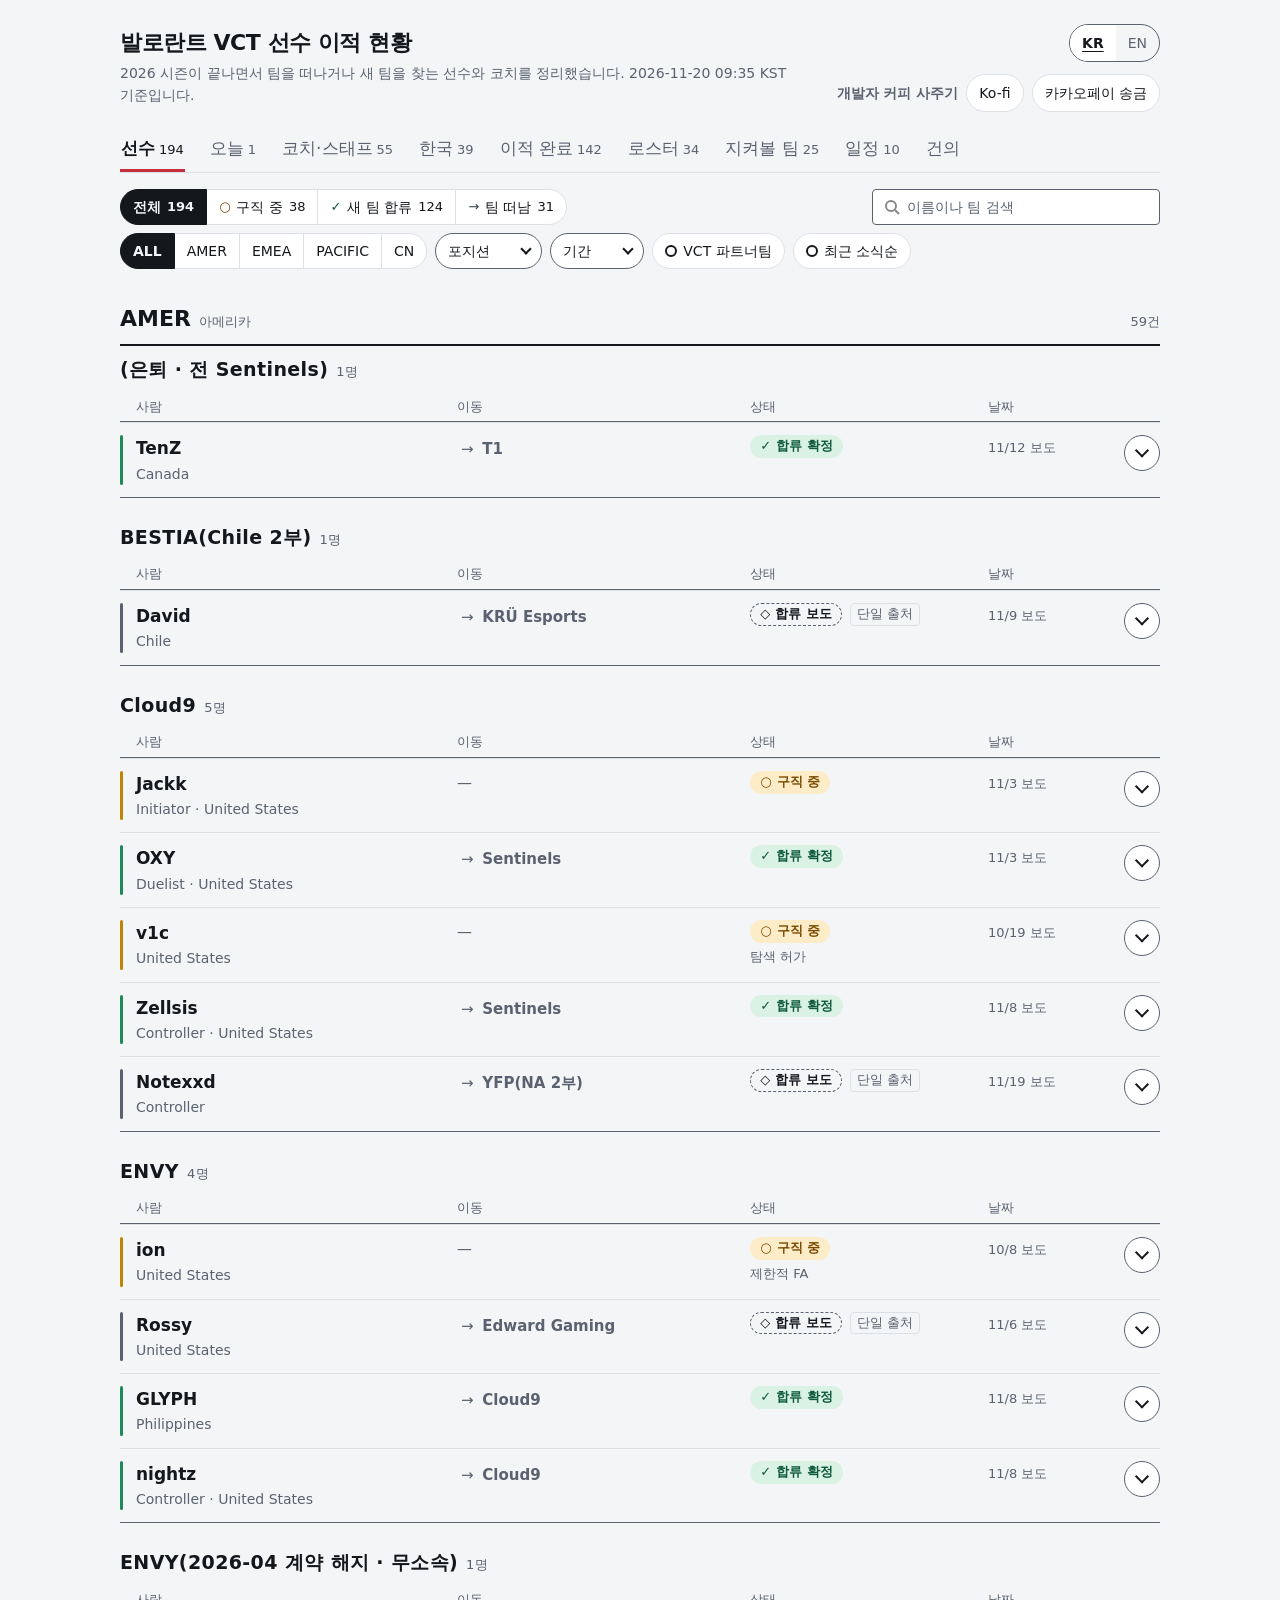
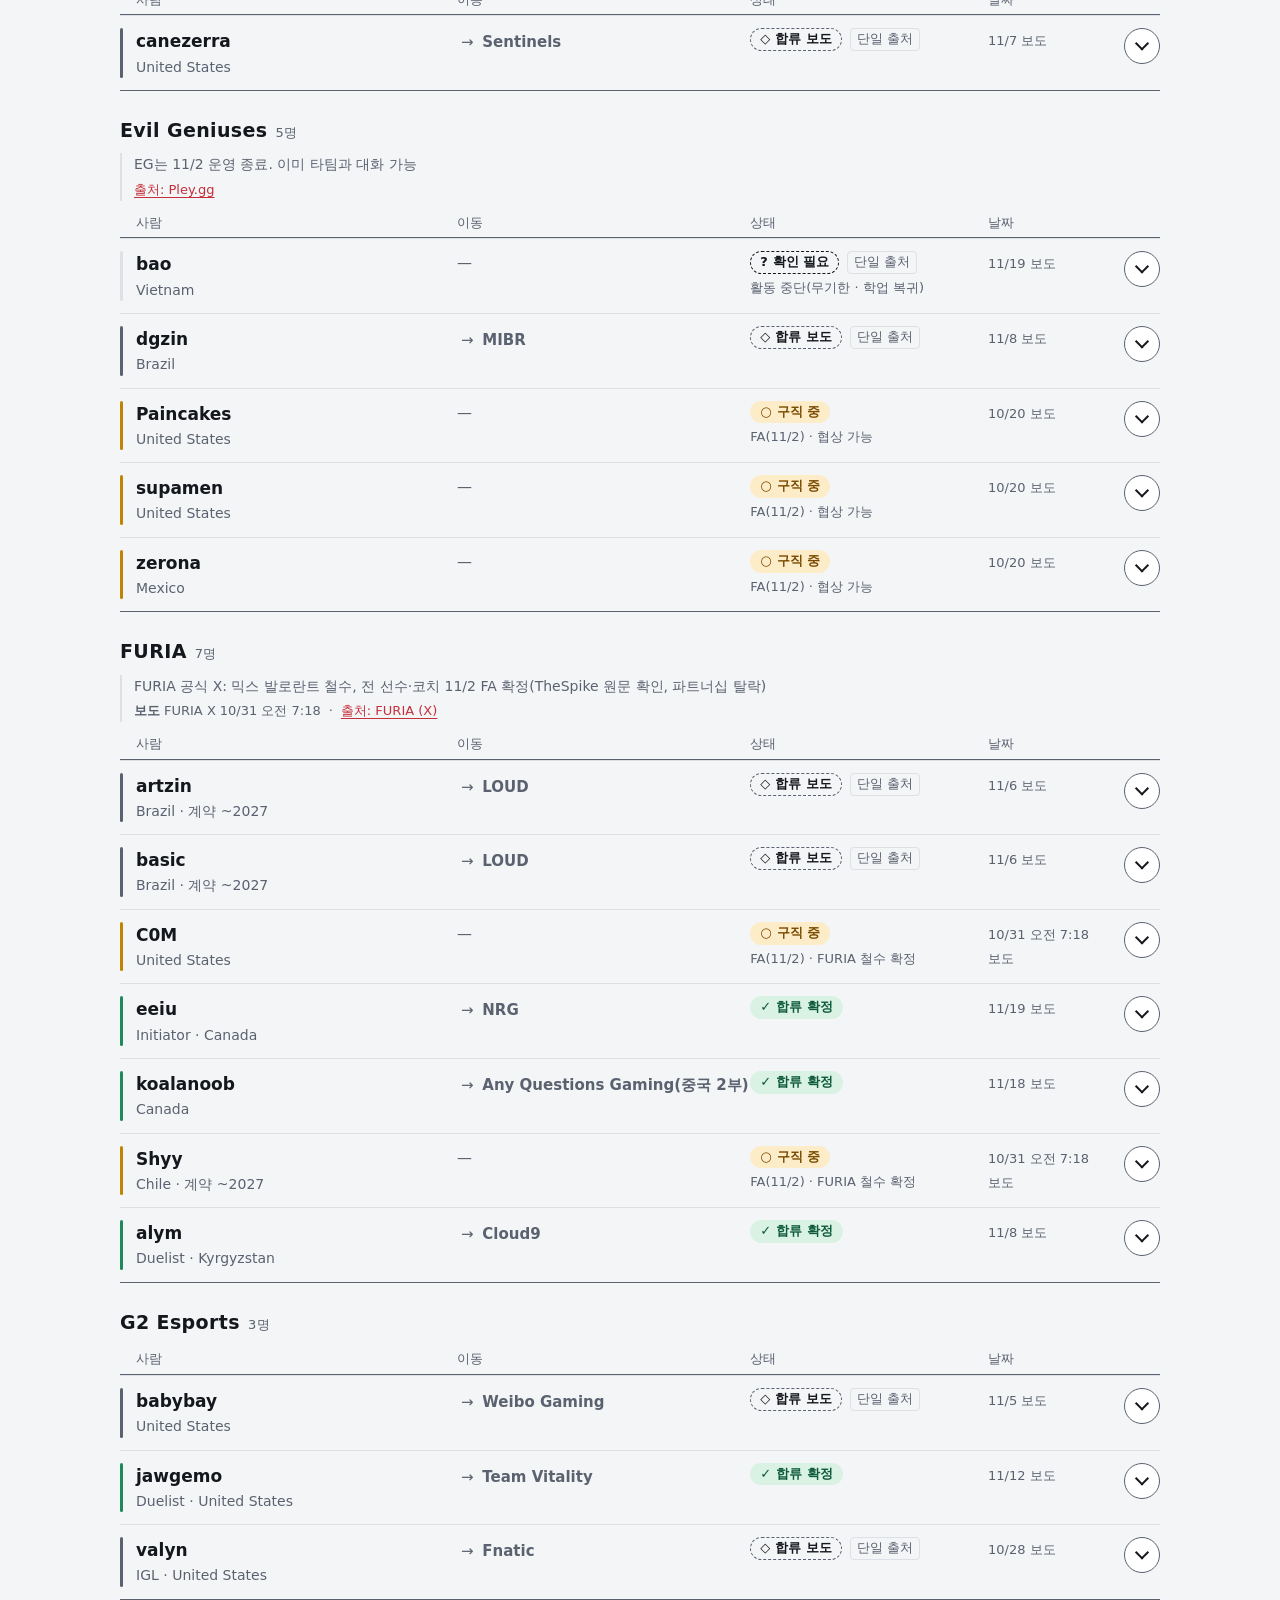
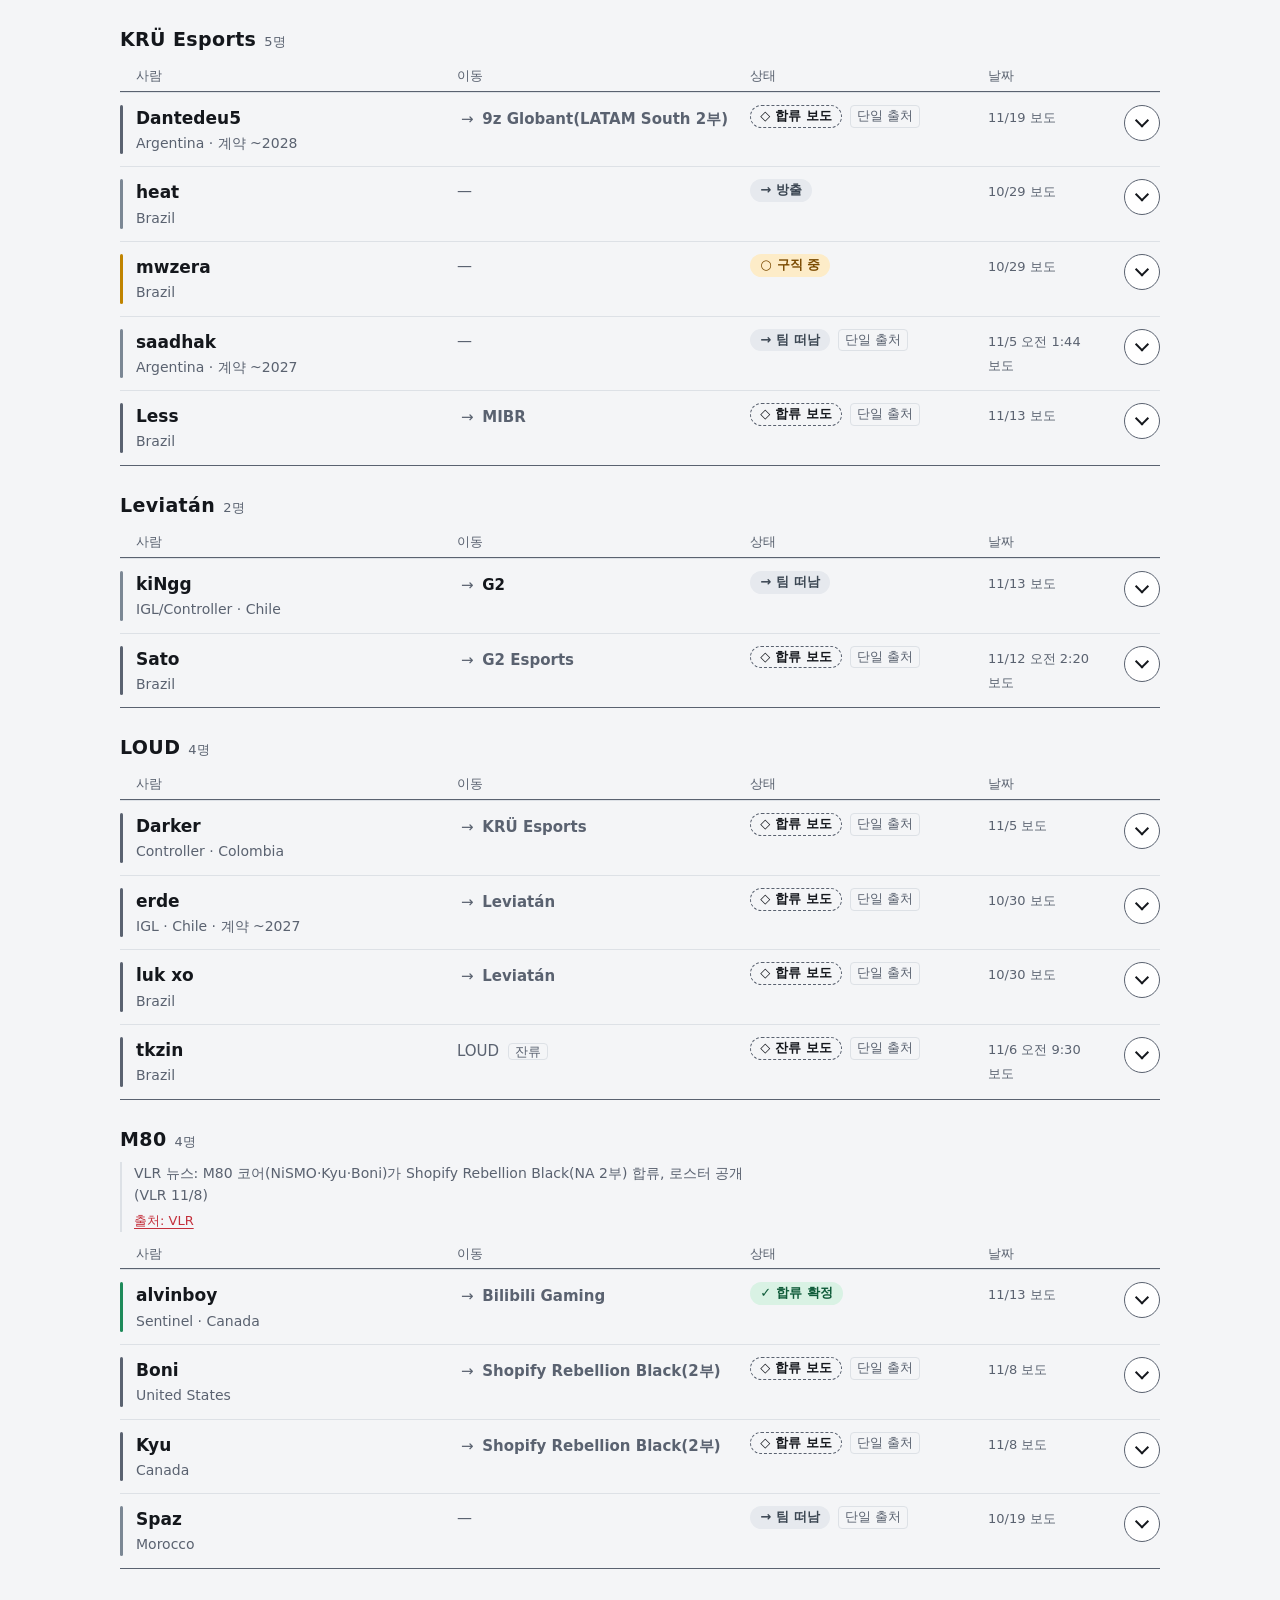
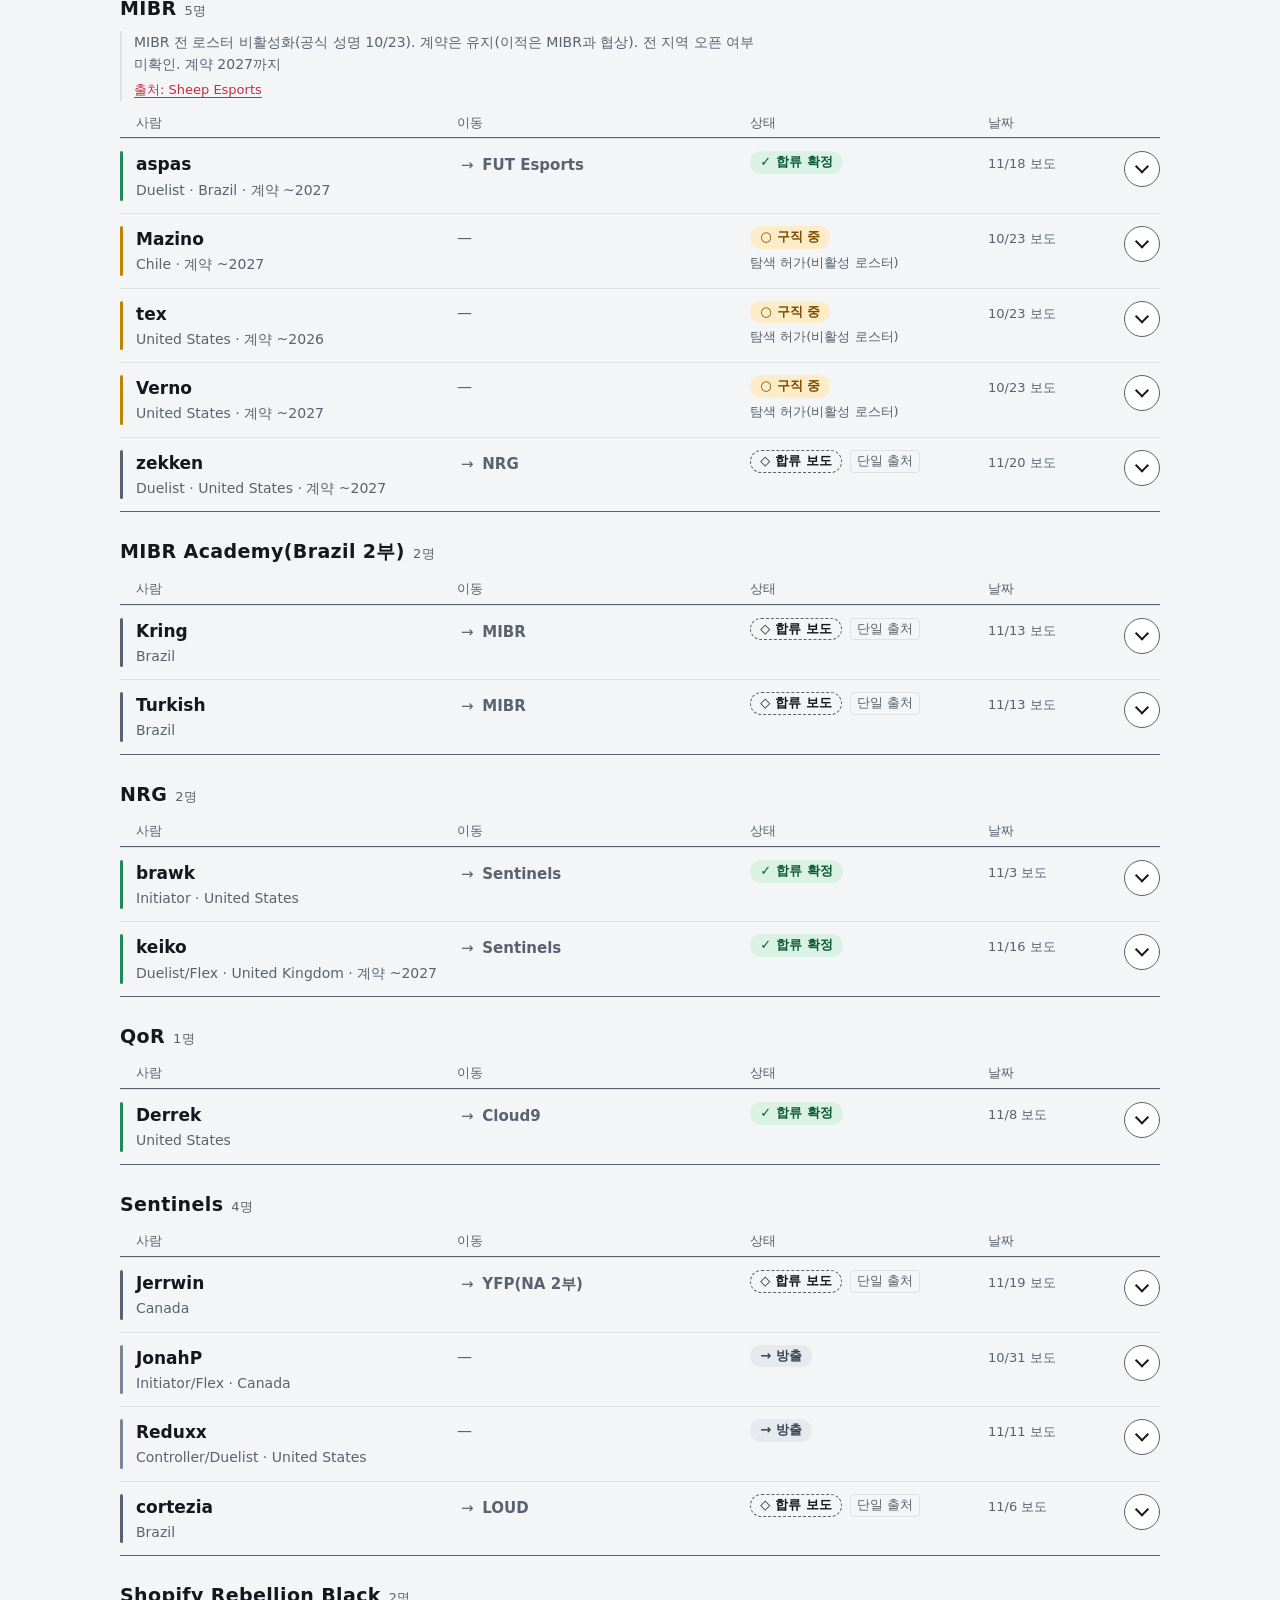
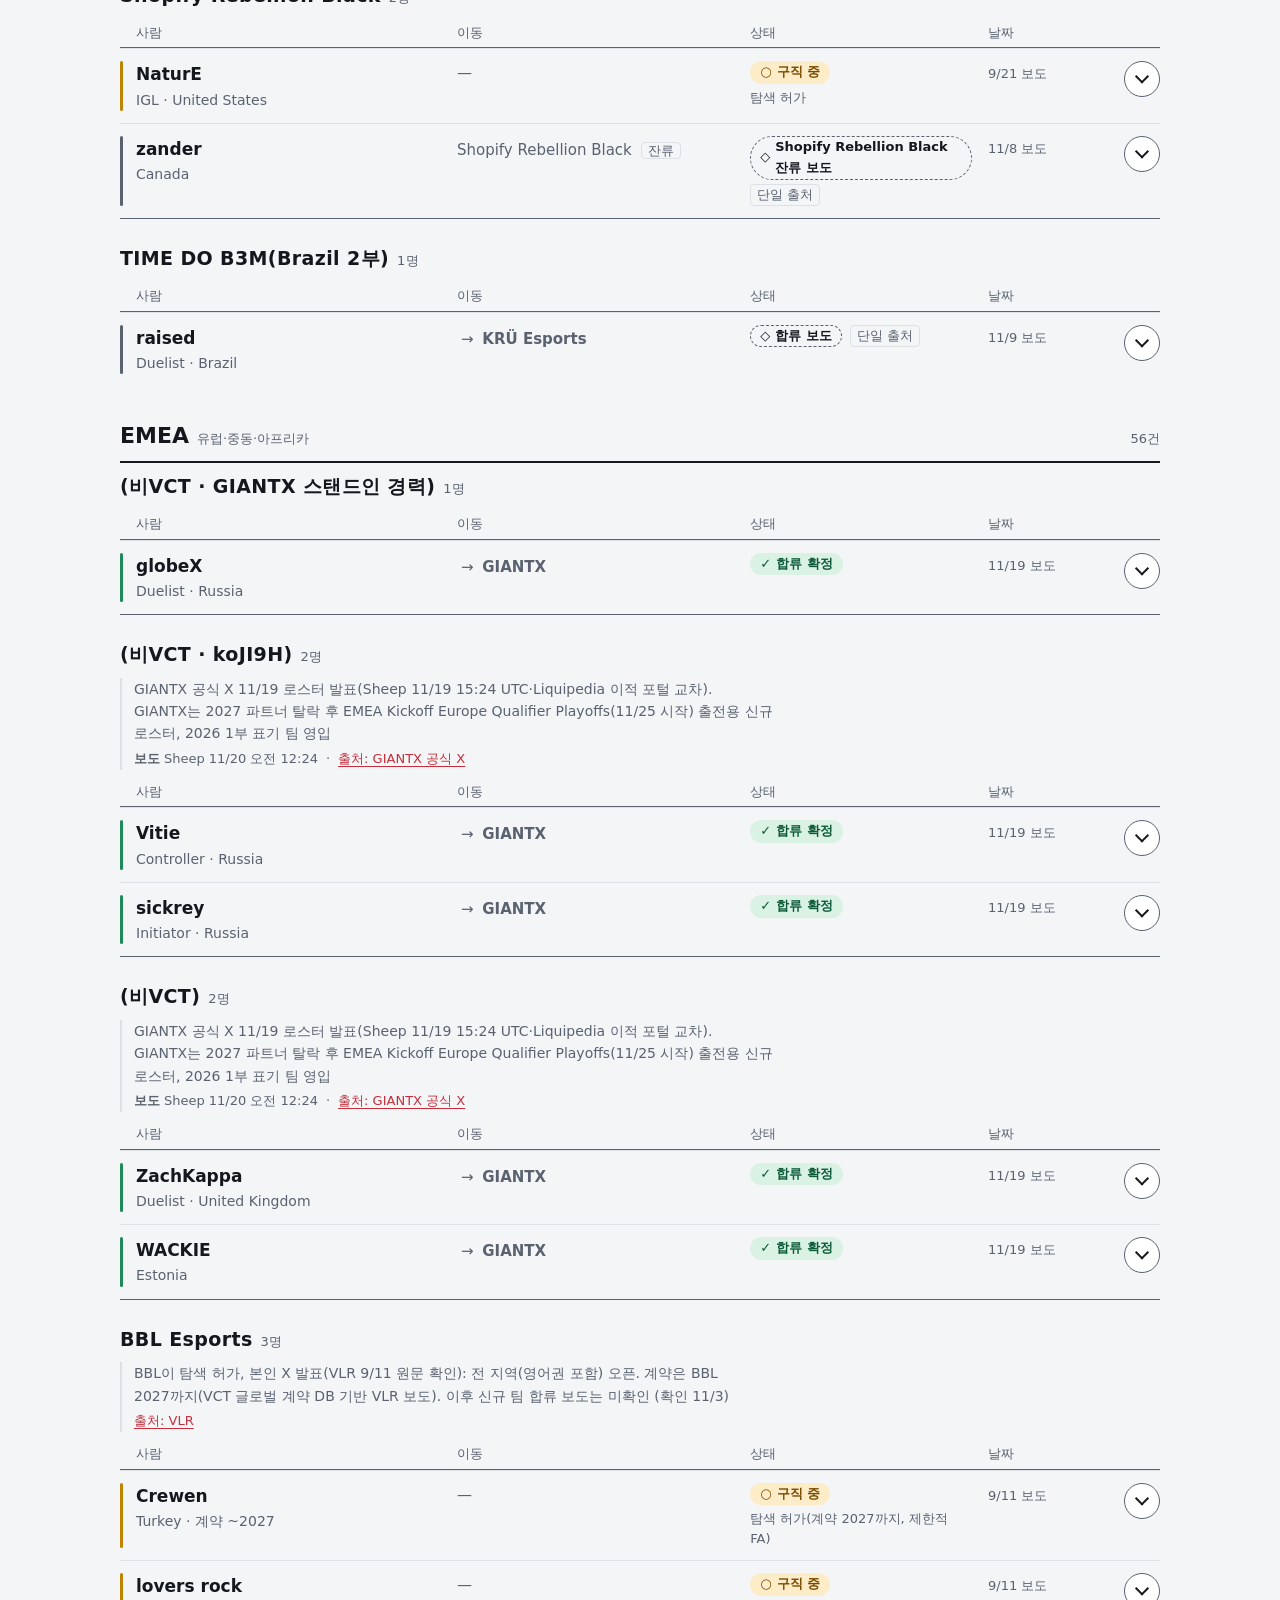
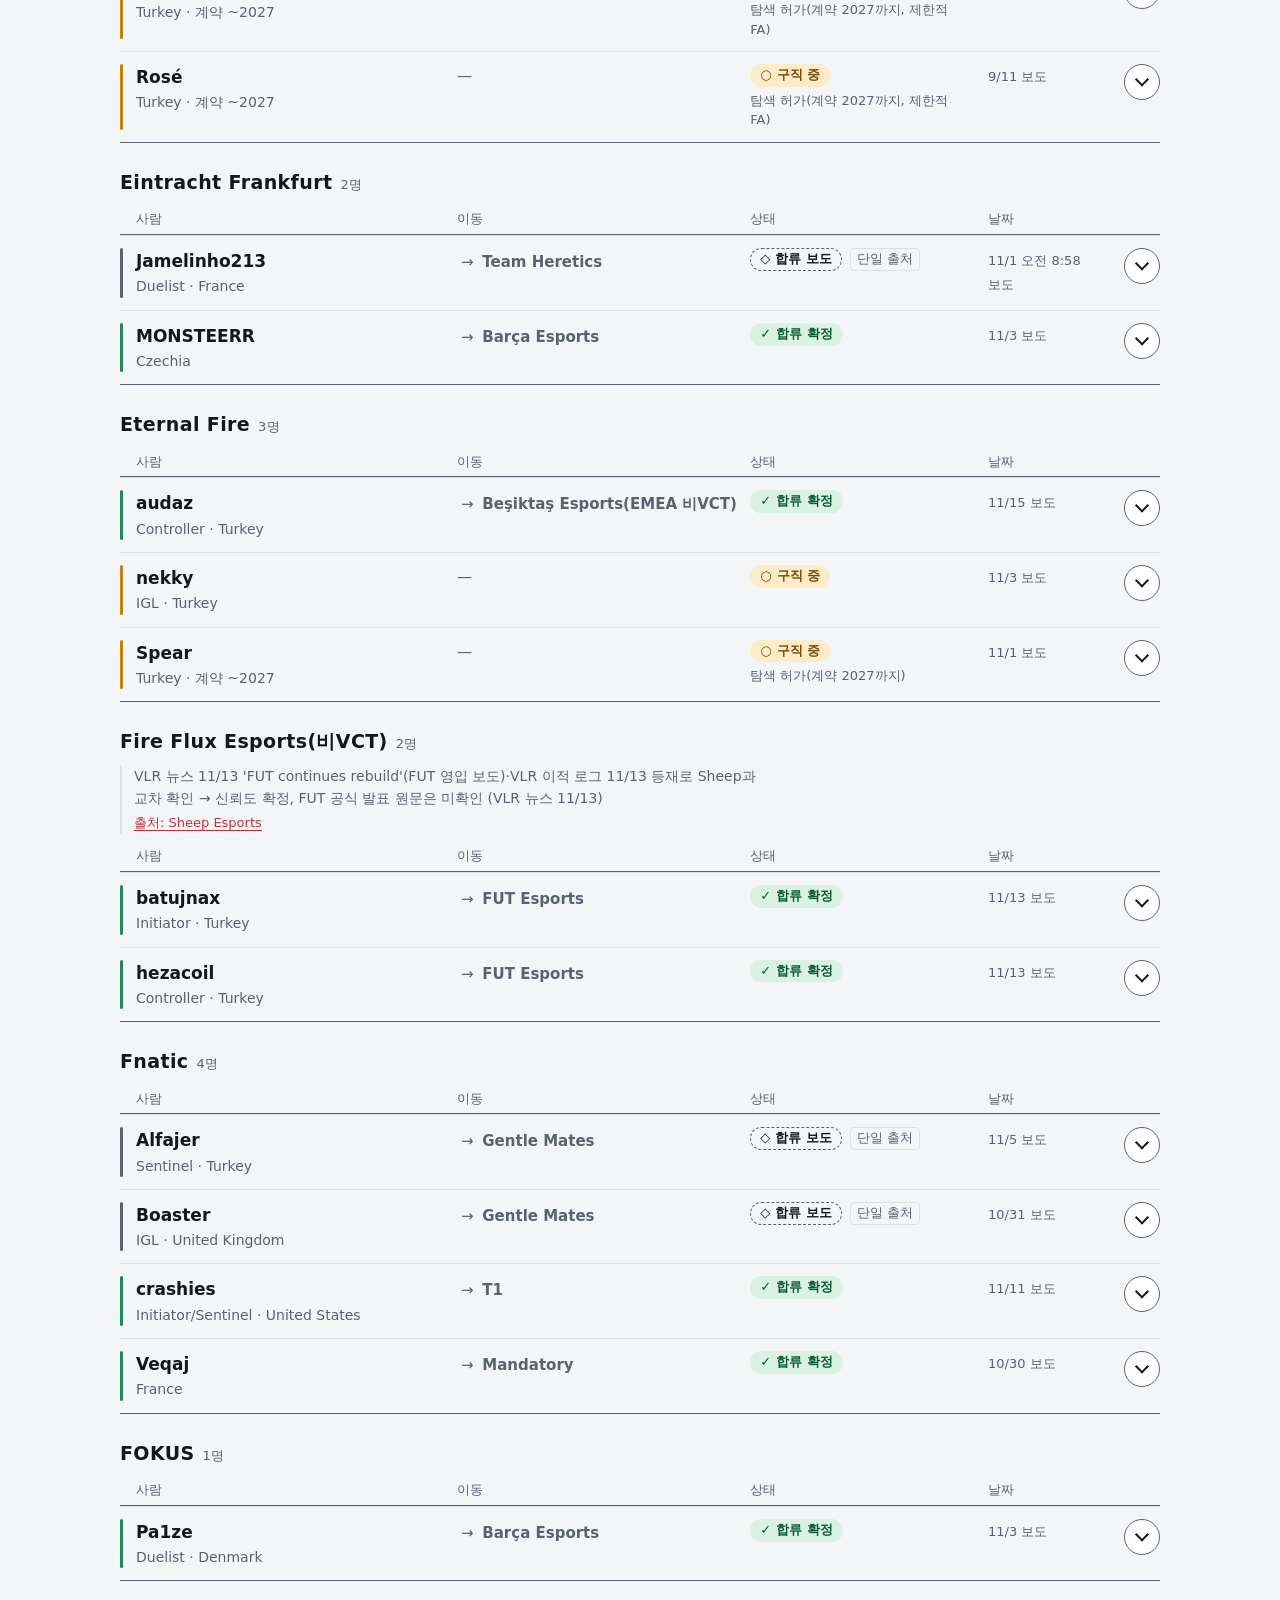
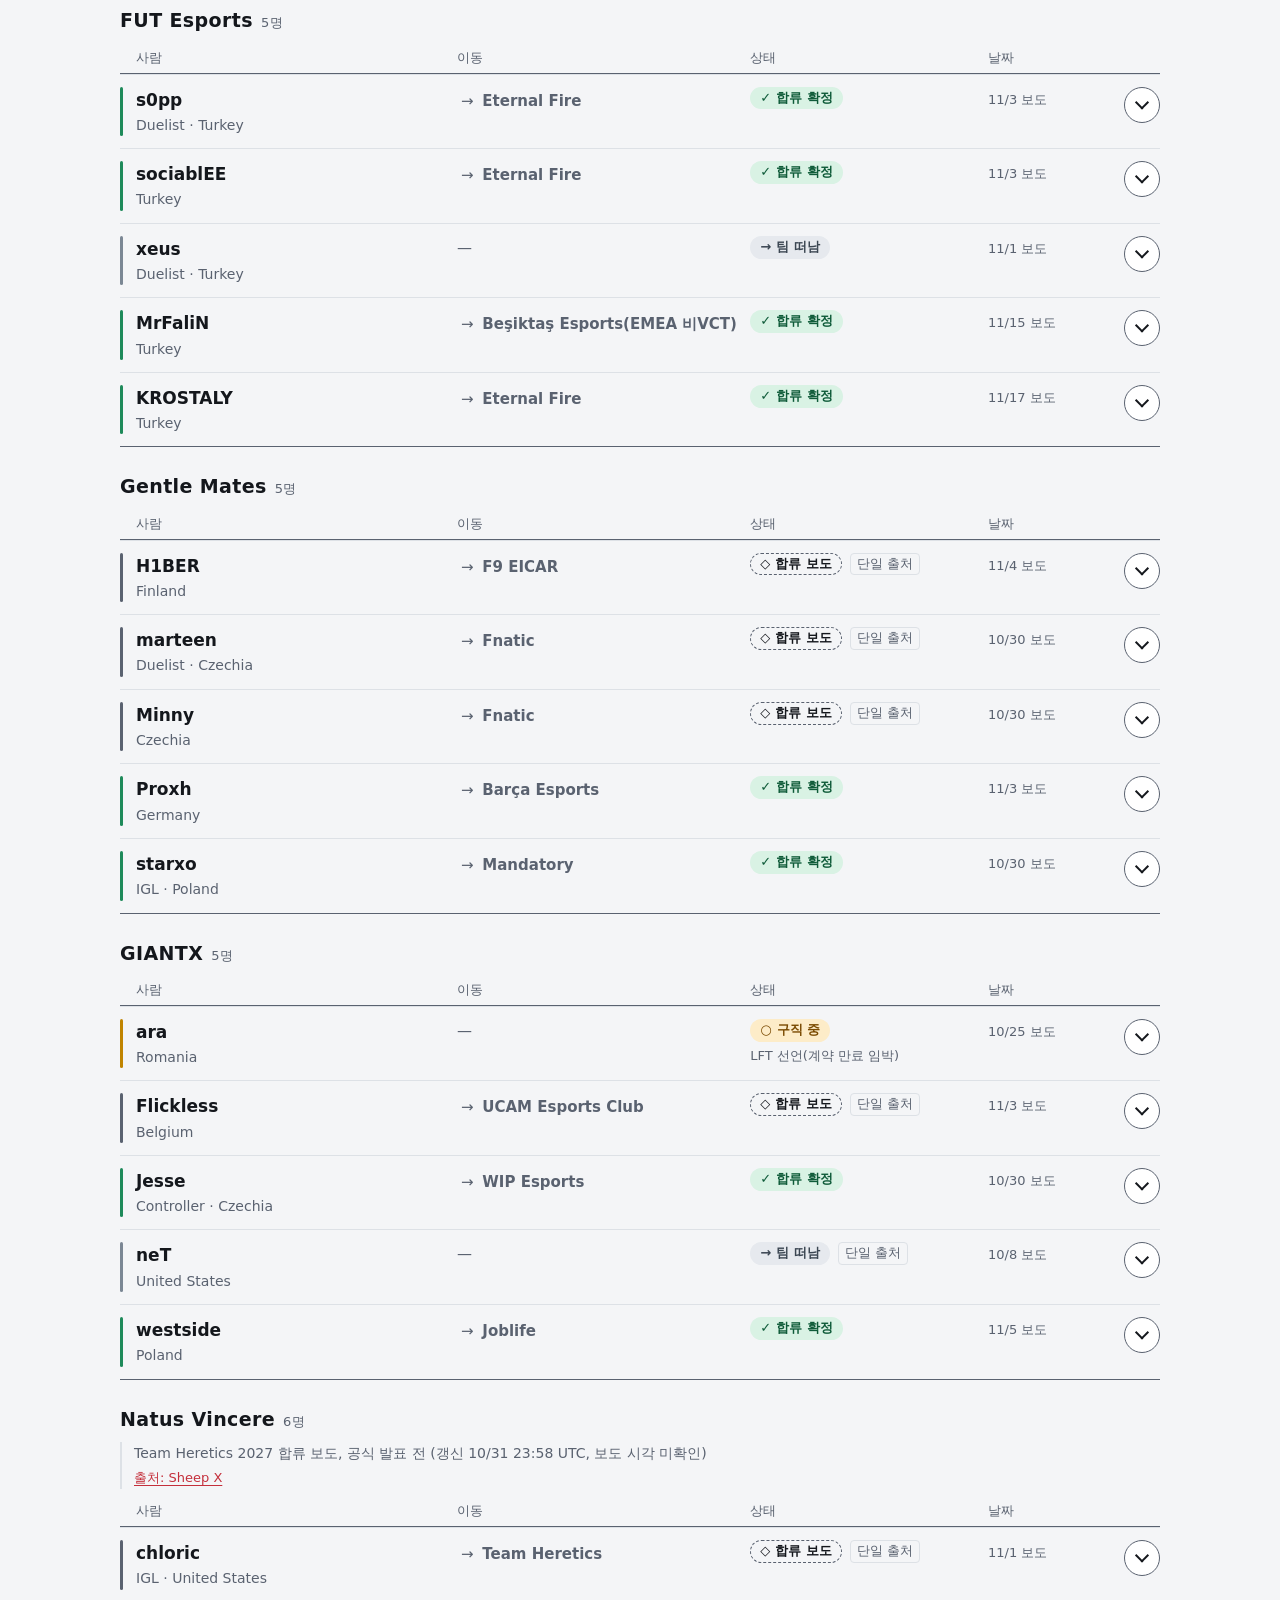
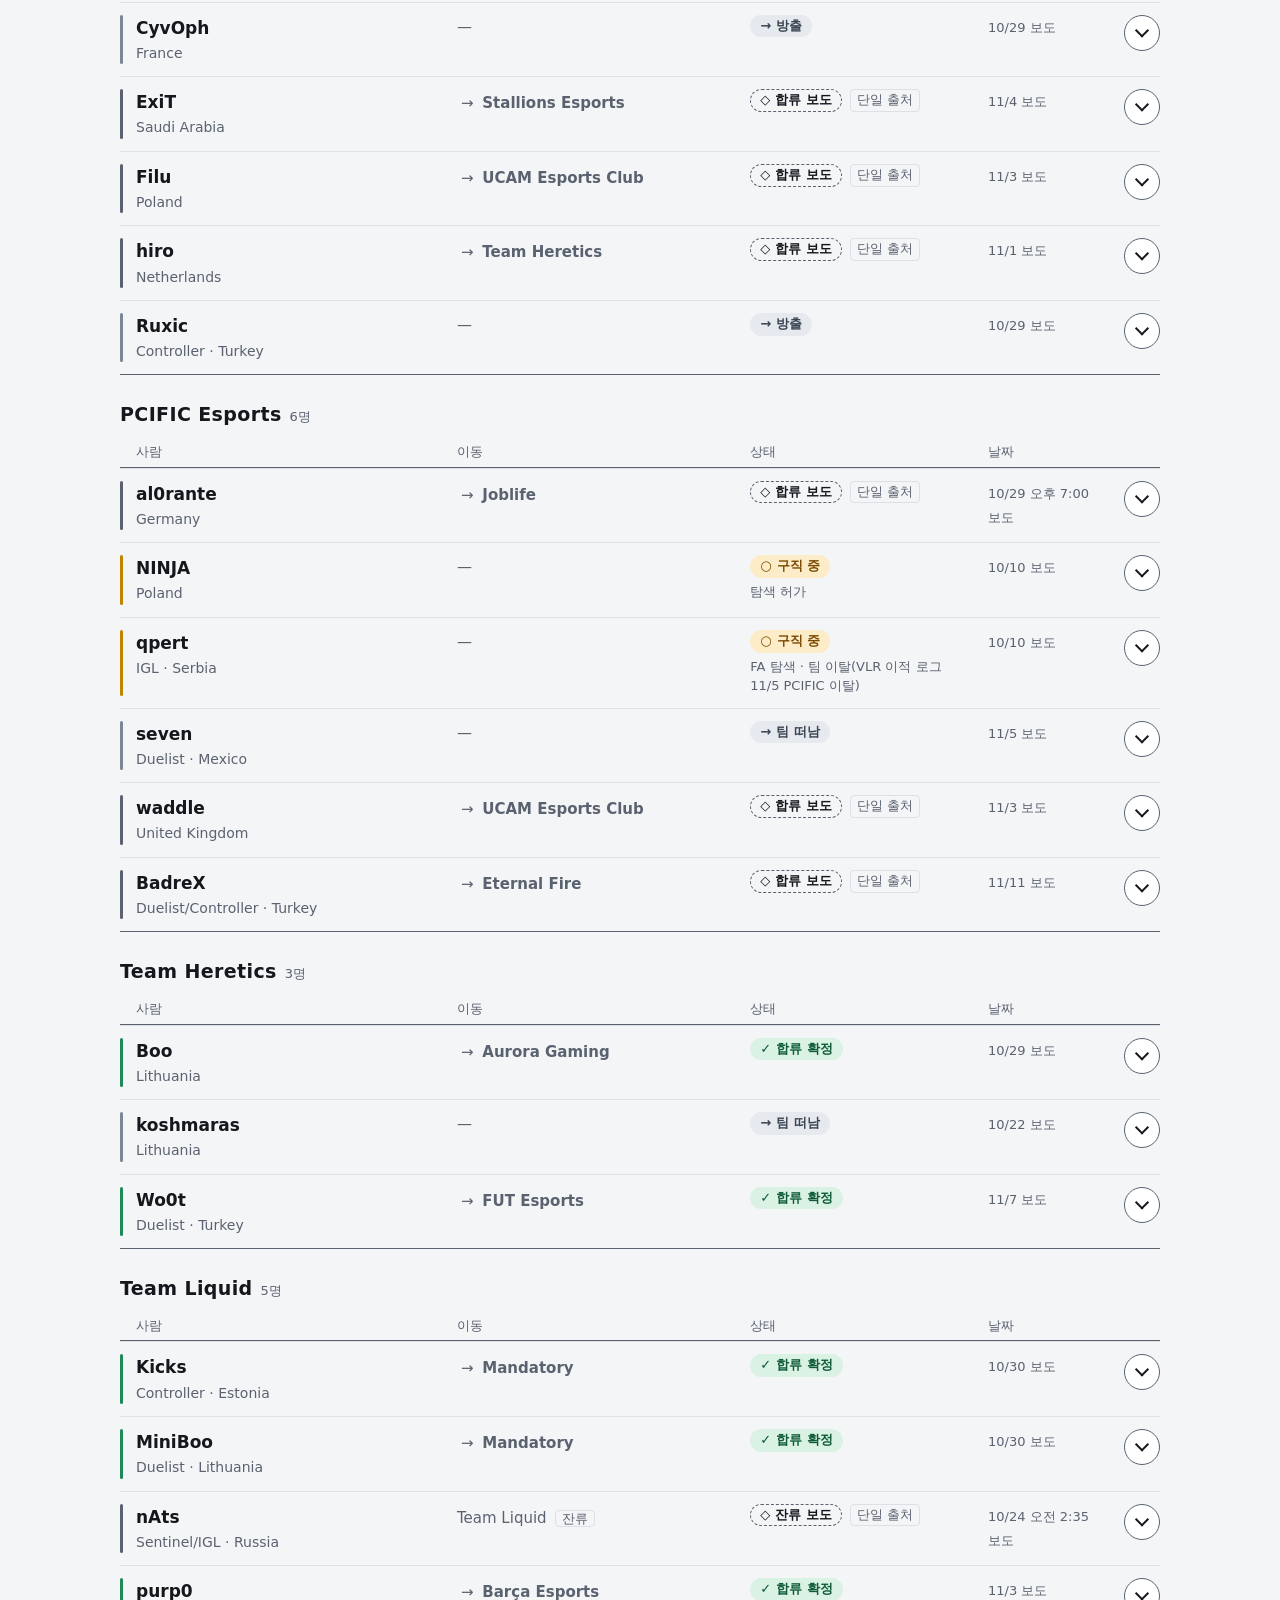
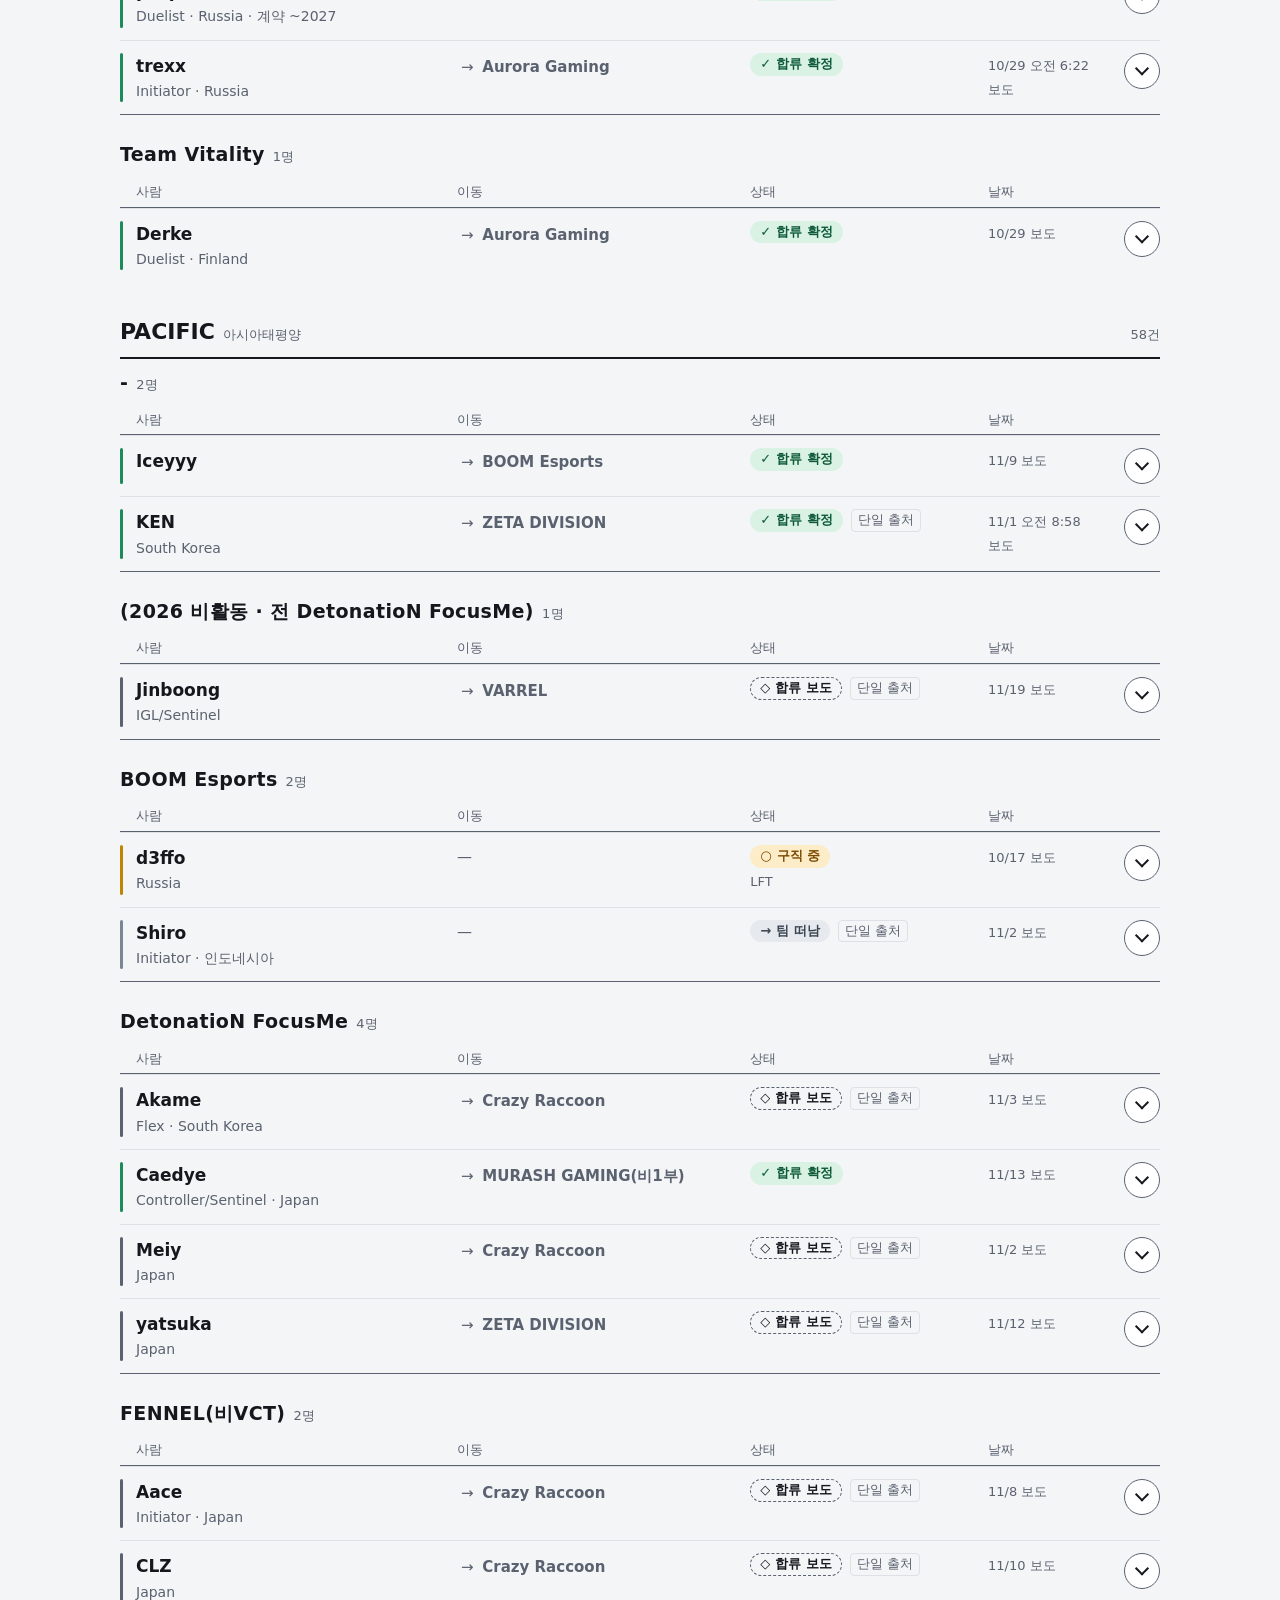
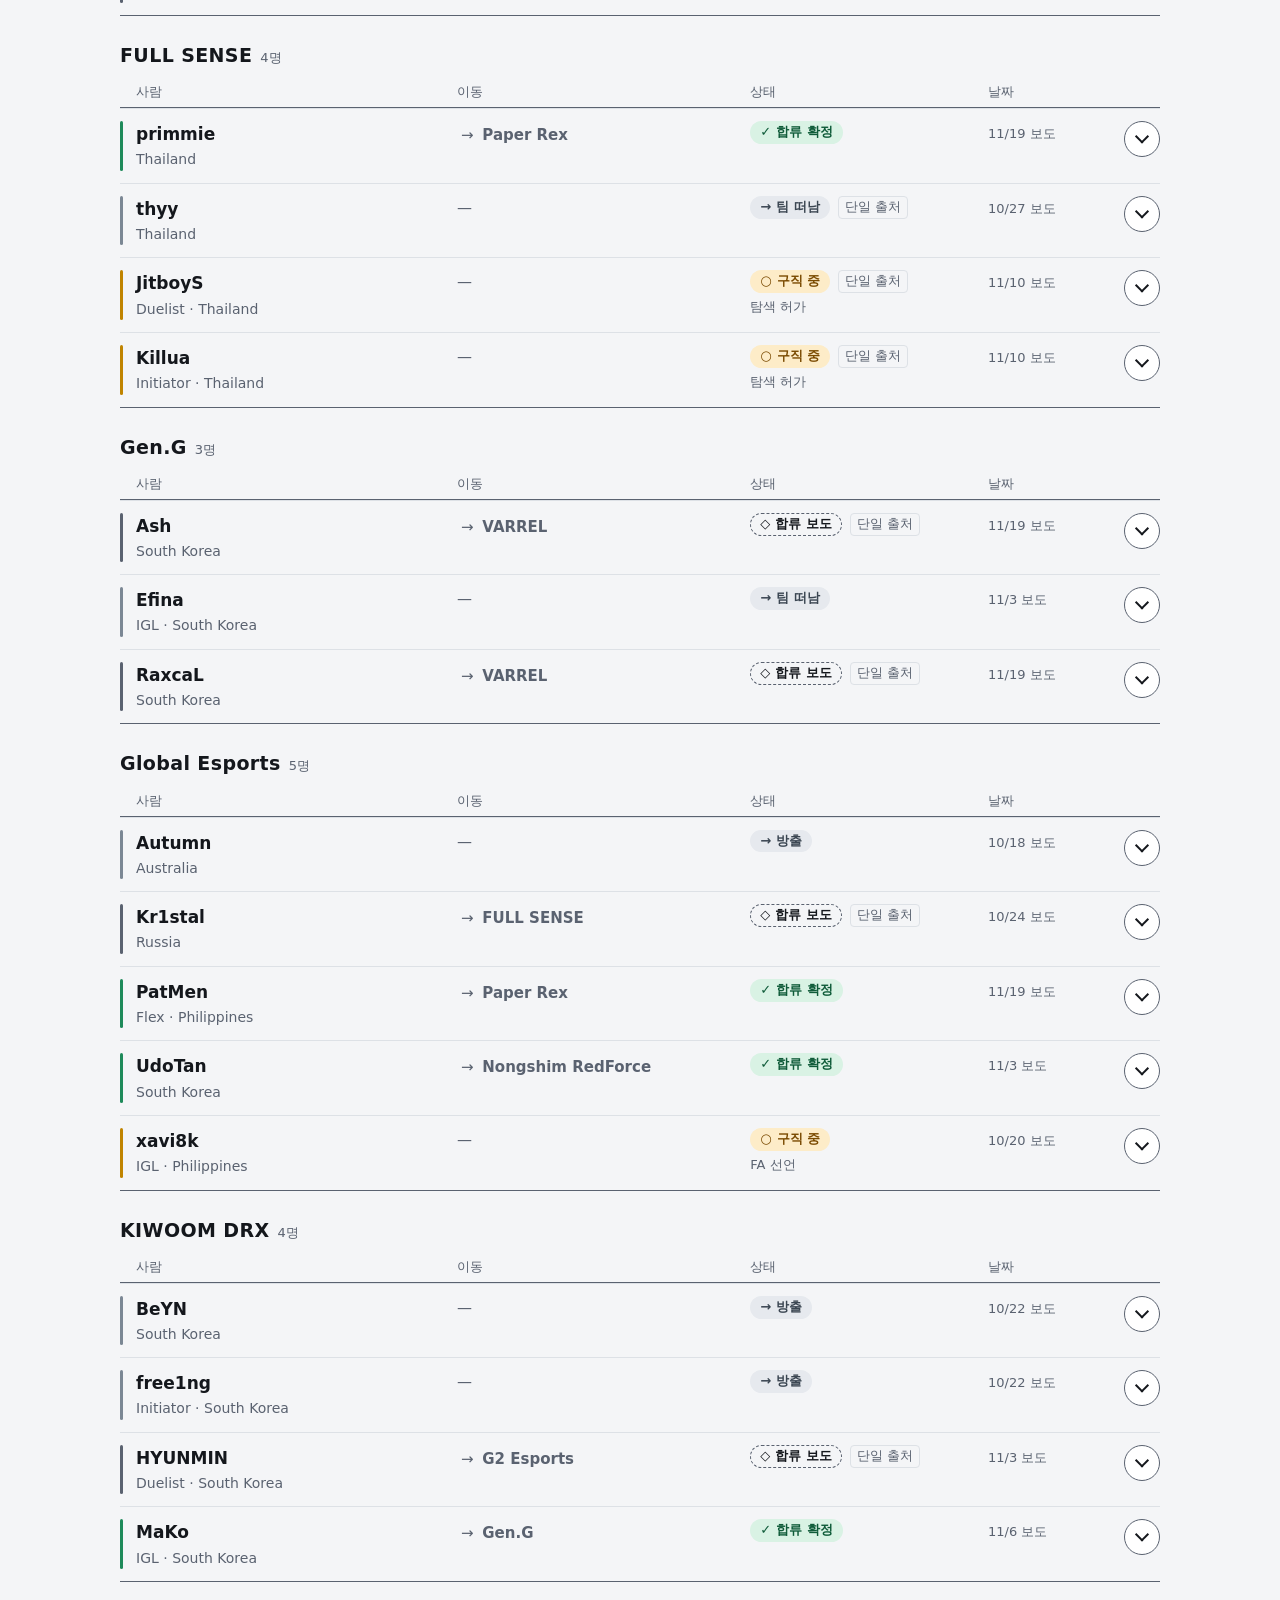
==== index.html @ b4d05877 "시트 반영 2026-11-20 09:35 (KST): index.html 갱신 시각" ====
<!doctype html><html lang="ko"><head><script>(function(){try{var s=localStorage.getItem("vct-lang");if(s!=="en"&&s!=="ko")return;if(/(^|[?&])stay(&|=|$)/.test(location.search))return;var B="/VCT-board/",p=location.pathname;if(p.indexOf(B)!==0)return;var r=p.slice(B.length),isEn=r==="en"||r.indexOf("en/")===0;if(s==="en"&&!isEn)location.replace(B+"en/"+r+location.search+location.hash);else if(s==="ko"&&isEn)location.replace(B+r.slice(3)+location.search+location.hash);}catch(e){}})();</script><meta charset="utf-8"><meta name="viewport" content="width=device-width,initial-scale=1,viewport-fit=cover"><meta name="description" content="2026 시즌이 끝나고 팀을 떠나거나 새 팀을 찾는 발로란트 VCT 선수와 코치를 지역별로 정리했습니다. 출처 링크와 함께 매일 갱신합니다.">
<meta property="og:type" content="website">
<meta property="og:site_name" content="VCT LFT·FA 현황">
<meta property="og:title" content="발로란트 VCT 선수 이적 현황">
<meta property="og:description" content="새 팀을 찾는 선수와 코치, 확정된 이적을 지역별로. 출처 링크와 함께 매일 갱신합니다.">
<meta property="og:url" content="https://4nhackle.github.io/VCT-board/">
<meta property="og:image" content="https://4nhackle.github.io/VCT-board/og.png">
<meta property="og:image:width" content="1200">
<meta property="og:image:height" content="630">
<meta property="og:locale" content="ko_KR">
<meta name="twitter:card" content="summary_large_image">
<meta name="theme-color" content="#F4F5F7" media="(prefers-color-scheme: light)">
<meta name="theme-color" content="#0F1318" media="(prefers-color-scheme: dark)">
<link rel="canonical" href="https://4nhackle.github.io/VCT-board/">
<link rel="icon" href="data:image/svg+xml,%3Csvg xmlns='http://www.w3.org/2000/svg' viewBox='0 0 32 32'%3E%3Crect width='32' height='32' rx='6' fill='%23C42F3B'/%3E%3Cpath d='M8 9l8 15 8-15' fill='none' stroke='white' stroke-width='4' stroke-linejoin='round' stroke-linecap='round'/%3E%3C/svg%3E">
<title>VCT LFT·FA 현황</title>
<link rel="stylesheet" href="css/style.css">

</head><body><div class="page">
  <header class="top">
    <div class="top-text">
      <h1 class="site" id="site" data-i18n="site.heading">발로란트 VCT 선수 이적 현황</h1>
      <p class="lede"><span class="intro">2026 시즌이 끝나면서 팀을 떠나거나 새 팀을 찾는 선수와 코치를 정리했습니다.</span> <span class="more">LFT와 FA는 둘 다 새 팀을 찾는 중이라는 뜻입니다.</span> 2026-11-20 09:35 기준입니다.</p>
    </div>
    <div class="top-side">
    <div class="top-prefs">
    <nav class="lang-switch" aria-label="Language / 언어" data-i18n-attr="aria-label:lang.label">
      <a href="./" hreflang="ko" lang="ko" data-lang="ko" aria-current="true">KR</a>
      <a href="en/" hreflang="en" lang="en" data-lang="en">EN</a>
    </nav>
    </div>
    <nav class="support-menu" aria-labelledby="support-label">
      <span class="support-label" id="support-label" data-i18n="support.label">개발자 커피 사주기</span>
      <a href="https://ko-fi.com/4nhackle" rel="noopener noreferrer" aria-label="Ko-fi로 후원" data-i18n-attr="aria-label:support.kofi.label">Ko-fi</a>
      <a href="https://qr.kakaopay.com/FXLsPVOnG" rel="noopener noreferrer" aria-label="카카오페이로 송금해 후원" data-i18n-attr="aria-label:support.kakao.label" data-i18n="support.kakao">카카오페이 송금</a>
    </nav>
    </div>
  </header>

  <nav class="tabs" id="tabs" aria-label="보기 선택" data-i18n-attr="aria-label:tabs.label"></nav>

  <div class="filters" id="filters">
    <div class="bar b1">
      <div class="summary chips seg" id="summary" role="group" aria-label="상태별 인원" data-i18n-attr="aria-label:summary.label"></div>
      <input class="search" id="q" type="search" placeholder="이름이나 팀 검색" aria-label="검색" autocomplete="off" data-i18n-attr="placeholder:search.placeholder;aria-label:search.label">
    </div>
    <div class="bar b2">
      <div class="regions chips seg" id="regions" role="group" aria-label="지역" data-i18n-attr="aria-label:regions.label"></div>
      <div class="fx" id="fx"></div>
    </div>
  </div>

  <main><div id="view"></div><div id="sgview" hidden></div></main>

  <div class="dock" id="dock" hidden>
    <div class="jump" id="jumpbox"><select id="jump" aria-label="구역으로 이동" data-i18n-attr="aria-label:jump.label"></select></div>
    <button type="button" class="totop" data-top="1" aria-label="맨 위로" data-i18n-attr="aria-label:totop.label"><svg viewBox="0 0 24 24" width="18" height="18" fill="none" stroke="currentColor" stroke-width="2.4" stroke-linecap="round" stroke-linejoin="round" aria-hidden="true"><path d="M12 19V5M5.5 11.5L12 5l6.5 6.5"/></svg></button>
  </div>

  <section class="notes" aria-label="참고" data-i18n-attr="aria-label:notes.label">
    <ul>
      <li class="note-lfx" data-i18n="note.1">LFT와 FA는 둘 다 새 팀을 찾는 중이라는 뜻입니다.</li>
      <li data-i18n="note.2">공개 보도와 선수 본인의 게시를 바탕으로 했습니다. 계약이 끝나는 선수 전체 명단은 아닙니다.</li>
      <li data-i18n="note.3">단일 출처는 한 매체의 보도만 있다는 뜻입니다. 공식 발표 전이라 바뀔 수 있습니다.</li>
      <li data-i18n="note.4">2부 선수와 아카데미 팀은 제외했습니다.</li>
    </ul>
  </section>

  <footer class="site-foot" aria-label="사이트 정보" data-i18n-attr="aria-label:footer.label">
    <p data-i18n-html="foot.1">공개 보도와 <a href="https://www.vlr.gg/" rel="noopener">VLR.gg</a>, <a href="https://liquipedia.net/valorant/" rel="noopener">Liquipedia</a> 등 각 행의 출처를 바탕으로 정리했습니다. Liquipedia의 내용은 <a href="https://creativecommons.org/licenses/by-sa/3.0/" rel="noopener license">CC BY-SA 3.0</a>에 따라 이용합니다.</p>
    <p data-i18n-html="foot.2">이 사이트는 팬이 만든 비공식 서비스로 Riot Games와 관련이 없으며, Riot Games의 후원이나 승인을 받지 않았습니다. VALORANT와 VCT는 Riot Games, Inc.의 상표 또는 등록상표입니다.</p>
    <p data-i18n-html="foot.3">잘못된 내용의 정정이나 삭제를 원하시면 <a href="mailto:biggest-cannula9b@icloud.com?subject=%5BVCT%20%ED%98%84%ED%99%A9%5D%20%EC%A0%95%EC%A0%95%C2%B7%EC%82%AD%EC%A0%9C%20%EC%9A%94%EC%B2%AD">biggest-cannula9b@icloud.com</a>으로 알려 주세요. 확인 후 지체 없이 처리합니다.</p>
    <p class="support" data-i18n-html="foot.4">사이트가 도움이 됐다면 <a href="https://ko-fi.com/4nhackle" rel="noopener noreferrer">Ko-fi</a> 또는 <a href="https://qr.kakaopay.com/FXLsPVOnG" rel="noopener noreferrer">카카오페이 송금</a>으로 후원할 수 있습니다.</p>
    <p class="legal" data-i18n-html="foot.5"><a href="privacy/">개인정보처리방침</a> · <a href="terms/">이용약관</a></p>
  </footer>
</div>

<script type="module" src="js/main.js"></script>
<script data-goatcounter="https://vct-board.goatcounter.com/count" async src="https://gc.zgo.at/count.js"></script>
<!-- Cloudflare Web Analytics --><script type='module' src='https://static.cloudflareinsights.com/beacon.min.js' data-cf-beacon='{"token": "d962699d53dd49588658760e139e1fe2"}'></script><!-- End Cloudflare Web Analytics --></body></html>
---- css/style.css ----
:root{color-scheme:light} [hidden]{display:none!important} img{max-width:100%}
/* 방향: 이적 원장(ledger). 종이빛 바탕에 짙은 잉크, 강조는 코랄 하나. 장식 대신 굵기 차이와 상태 띠·기호로 훑어 읽게 한다.
   토큰 3층(16회차 D-1): 1층 기본값(:root 와 다크 블록: 글자·간격·모서리·터치·원색) → 2층 의미(:root 에서 한 번만: --text-*, --space-*, --radius-*, --color-*, --status-*) → 3층 컴포넌트(규칙 맨 위의 --name 선언).
   :root 와 테마 블록 밖에서는 2층·3층 토큰만 쓴다. 새 팔레트·테마 규칙은 docs/디자인-설계-2026-11.md. */
:root {
  /* 1층 기본값: 글자 크기, 간격, 모서리, 터치 크기, 원색(라이트). 테마에 따라 바뀌는 값은 아래 다크 블록이 다시 쓴다. */
  --fs-1: 13px; --fs-2: 14px; --fs-3: 15px; --fs-4: 17px; --fs-5: 22px; --fs-6: 28px;
  --fs-team: 19px; --fs-region: var(--fs-5); --fs-site: 19px; --fs-hero: 24px;
  --sp-1: 4px; --sp-2: 8px; --sp-3: 12px; --sp-4: 16px; --sp-5: 24px; --sp-6: 32px; --sp-7: 48px;
  --r-1: 4px; --r-2: 8px; --r-pill: 999px;
  --tap: 36px;
  --neutral-0: #FFFFFF; --neutral-50: #F4F5F7; --neutral-200: #DDE1E6; --neutral-600: #5A6270; --neutral-900: #14171C;
  --neutral-float: #FFFFFF; --neutral-mono: #14171C; --neutral-mono-fg: #F4F5F7;
  --coral-600: #C42F3B; --coral-on: #FFFFFF;
  --green-100: #D9F2E4; --green-600: #1E8A5A; --green-900: #0F5B39;
  --amber-100: #FDECC8; --amber-900: #7A4A00; --amber-600: #C08400;
  --slate-100: #E6E9EE; --slate-800: #3B4652; --slate-400: #7B8794;
  --plum-100: #F3E3F0; --plum-900: #7A1F5C;
  --shadow-float-prim: 0 2px 8px rgba(20, 23, 28, .14);
  /* 고정 요소의 높이·위치. 구역 머리는 탭 바 바로 밑에 붙인다: 틈이 생기면 행이 비쳐 보이므로 탭 높이와 같게 둔다. */
  --tab-h: 44px; --tabs-h: var(--tab-h);
  --dock-h: var(--tap);
  --dock-bottom: max(var(--sp-4), env(safe-area-inset-bottom, 0px));
  --dock-right: max(var(--sp-4), env(safe-area-inset-right, 0px));
  --wrap: 1040px;
  /* 웹폰트 없이 설치된 한글 글꼴을 쓴다. 외부 요청이 없어 글꼴 때문에 늦거나 바뀌어 보이지 않는다. */
  --font: "Pretendard Variable", "Pretendard", "Apple SD Gothic Neo", "Malgun Gothic", "Noto Sans KR", system-ui, -apple-system, "Segoe UI", sans-serif;
  --mono: ui-monospace, "SFMono-Regular", "Cascadia Mono", Consolas, "Liberation Mono", monospace;

  /* 2층 의미 토큰: 규칙은 이 이름만 쓴다. 값은 1층을 가리키므로 다크 모드에서는 1층 값만 바뀐다. */
  --text-meta: var(--fs-1); --text-small: var(--fs-2); --text-body: var(--fs-3); --text-name: var(--fs-4);
  --text-title: var(--fs-5); --text-display: var(--fs-6); --text-region: var(--fs-region); --text-team: var(--fs-team);
  --text-site: var(--fs-site); --text-hero: var(--fs-hero);
  --space-xs: var(--sp-1); --space-s: var(--sp-2); --space-m: var(--sp-3); --space-l: var(--sp-4);
  --space-xl: var(--sp-5); --space-2xl: var(--sp-6); --space-3xl: var(--sp-7);
  --radius-s: var(--r-1); --radius-m: var(--r-2); --radius-pill: var(--r-pill);
  --control-h: var(--tap); --link-underline-offset: 3px;
  --color-bg: var(--neutral-50); --surface: var(--neutral-0); --surface-float: var(--neutral-float);
  --color-ink: var(--neutral-900); --color-mute: var(--neutral-600); --color-line: var(--neutral-200); --color-line-strong: var(--neutral-600);
  --color-accent: var(--coral-600); --color-on-accent: var(--coral-on);
  --color-mono-bg: var(--neutral-mono); --color-mono-fg: var(--neutral-mono-fg);
  --status-open-bg: var(--amber-100); --status-open-fg: var(--amber-900); --status-open-rail: var(--amber-600);
  --status-signed-bg: var(--green-100); --status-signed-fg: var(--green-900); --status-signed-rail: var(--green-600);
  --status-left-bg: var(--slate-100); --status-left-fg: var(--slate-800); --status-left-rail: var(--slate-400);
  --status-warn-bg: var(--plum-100); --status-warn-fg: var(--plum-900);
  /* 떠 있는 컨트롤(막대): 테두리는 본문 글자색 수준, 면은 바탕보다 살짝 밝게, 그림자는 라이트에서만 */
  --shadow-float: var(--shadow-float-prim);
}
@media (prefers-color-scheme: dark) {
  :root:not([data-theme="light"]) {
    --neutral-0: #181D24; --neutral-50: #0F1318; --neutral-200: #2A313B; --neutral-600: #9AA4B1; --neutral-900: #ECEFF3;
    --neutral-float: #222831; --neutral-mono: #222831; --neutral-mono-fg: #ECEFF3;
    --coral-600: #FF6B73; --coral-on: #1A0507;
    --green-100: #123426; --green-600: #4CC08E; --green-900: #7ADBAE;
    --amber-100: #3A2C0E; --amber-900: #F4C873; --amber-600: #E0A93A;
    --slate-100: #252C35; --slate-800: #B8C4CF; --slate-400: #8796A3;
    --plum-100: #3A1730; --plum-900: #F0A6D8;
    --shadow-float-prim: none;
    color-scheme: dark;
  }
}
/* 강제 다크 블록: 화면은 더 이상 data-theme 를 달지 않는다. dev/styleguide 의 어두운 틀과 css-check 의 대비 점검이 쓴다. 위 블록과 같은 값이라 두 번 쓴다. */
:root[data-theme="dark"] {
  --neutral-0: #181D24; --neutral-50: #0F1318; --neutral-200: #2A313B; --neutral-600: #9AA4B1; --neutral-900: #ECEFF3;
  --neutral-float: #222831; --neutral-mono: #222831; --neutral-mono-fg: #ECEFF3;
  --coral-600: #FF6B73; --coral-on: #1A0507;
  --green-100: #123426; --green-600: #4CC08E; --green-900: #7ADBAE;
  --amber-100: #3A2C0E; --amber-900: #F4C873; --amber-600: #E0A93A;
  --slate-100: #252C35; --slate-800: #B8C4CF; --slate-400: #8796A3;
  --plum-100: #3A1730; --plum-900: #F0A6D8;
  --shadow-float-prim: none;
  color-scheme: dark;
}

body {
  margin: 0;
  background: var(--color-bg);
  color: var(--color-ink);
  font-family: var(--font);
  font-size: var(--text-body);
  line-height: 1.6;
  word-break: keep-all;
  -webkit-text-size-adjust: 100%;
  padding-block: var(--space-xl) var(--space-3xl);
  padding-left: max(var(--space-l), env(safe-area-inset-left, 0px));
  padding-right: max(var(--space-l), env(safe-area-inset-right, 0px));
}
.page { max-width: var(--wrap); margin-inline: auto; display: flex; flex-direction: column; gap: var(--space-l); }
a { color: var(--color-accent); text-underline-offset: var(--link-underline-offset); }
button { cursor: pointer; font: inherit; color: inherit; }
input, select { font: inherit; color: inherit; }
:focus-visible { --focus-offset: 2px; outline: 3px solid var(--color-accent); outline-offset: var(--focus-offset); }
@media (prefers-reduced-motion: reduce) { * { scroll-behavior: auto !important; transition: none !important; } }
time { font-variant-numeric: tabular-nums; }

/* ── 머리: 사이트 제목 한 줄과 기준 시각 */
.top { display: grid; grid-template-columns: minmax(0, 1fr) auto; align-items: center; gap: var(--space-s) var(--space-l); }
.top-text { display: flex; flex-direction: column; gap: var(--space-xs); min-width: 0; }
/* 오른쪽 칸: 테마 전환과 EN/KR 한 줄, 후원 메뉴 아래. 두 칸 모두 오른쪽 정렬이다. */
.top-side { display: flex; flex-direction: column; align-items: flex-end; gap: var(--space-m); }
.top-prefs { display: flex; flex-wrap: wrap; justify-content: flex-end; align-items: center; gap: var(--space-s); }
.site { margin: 0; font-size: var(--text-title); font-weight: 800; line-height: 1.3; letter-spacing: -0.02em; }
p.site { font-size: var(--text-small); font-weight: 700; color: var(--color-mute); letter-spacing: 0; }
.lede { margin: 0; color: var(--color-mute); font-size: var(--text-small); }
.lede .more { display: none; }
/* 후원 메뉴: 헤더 오른쪽에 항상 보이는 링크 칩. JS 없음. */
.support-menu { display: flex; flex-wrap: nowrap; align-items: center; gap: var(--space-s); font-size: var(--text-small); }
.support-label { color: var(--color-mute); font-weight: 700; }
.support-menu a { display: inline-flex; align-items: center; min-height: var(--control-h); padding: 0 var(--space-m); border: 1px solid var(--color-line); border-radius: var(--radius-pill); background: var(--surface); color: var(--color-ink); text-decoration: none; }
.support-menu a:hover { border-color: var(--color-mute); text-decoration: underline; text-underline-offset: var(--link-underline-offset); }
/* EN/KR 전환: 현재 언어는 굵기와 밑줄로도 보인다(색만으로 구분하지 않는다). */
/* 전환 버튼은 내용 폭을 지킨다: 부모 flex 가 늘이거나 줄이지 못하게 한다. */
/* 테마 전환(시스템·라이트·다크)은 EN/KR 과 같은 알약 묶음을 쓴다. 고른 칸은 굵기와 밑줄로도 보인다. */
.lang-switch { display: inline-flex; flex: 0 0 auto; width: auto; max-width: max-content; align-items: center; border: 1px solid var(--color-line-strong); border-radius: var(--radius-pill); overflow: hidden; font-size: var(--text-small); }
.lang-switch a { display: inline-flex; flex: 0 0 auto; align-items: center; min-height: var(--control-h); padding: 0 var(--space-m); border: 0; background: none; color: var(--color-mute); text-decoration: none; }
.lang-switch a:hover { color: var(--color-ink); text-decoration: underline; text-underline-offset: var(--link-underline-offset); }
.lang-switch a[aria-current="true"] { color: var(--color-ink); font-weight: 700; text-decoration: underline; text-underline-offset: var(--link-underline-offset); background: var(--surface); }
/* 원문 표시: 영문 화면의 한국어 글. KR 표시는 글자 크기를 줄여 테두리 칸으로 둔다. */
.kr-tag { --kr-pad: 5px; --kr-shift: 1px; display: inline-block; margin-left: var(--space-xs); padding: 0 var(--kr-pad); border: 1px solid var(--color-line); border-radius: var(--radius-s); font-size: var(--text-meta); line-height: 1.5; color: var(--color-mute); vertical-align: var(--kr-shift); }

/* ── 탭: 목록을 내려도 위에 붙어 있다 */
.tabs { position: sticky; top: 0; z-index: 5; display: flex; gap: 0 var(--space-xl); background: var(--color-bg); border-bottom: 1px solid var(--color-line); overflow-x: auto; scrollbar-width: none; }
.tabs::-webkit-scrollbar { display: none; }
.tab { --tab-pad: 1px; flex: none; height: var(--tab-h); box-sizing: border-box; background: none; border: 0; border-bottom: 3px solid transparent; padding: 0 var(--tab-pad); font-size: var(--text-name); color: var(--color-mute); font-weight: 500; white-space: nowrap; }
.tab:hover { color: var(--color-ink); }
.tab[aria-pressed="true"] { color: var(--color-ink); font-weight: 700; border-bottom-color: var(--color-accent); }
.tab .n { margin-left: var(--space-xs); font-size: var(--text-meta); font-weight: 400; font-variant-numeric: tabular-nums; }

/* ── 필터: 두 줄. 1줄 상태 칩 + 검색, 2줄 지역 칩 + 정렬 */
.filters { display: flex; flex-direction: column; gap: var(--space-s); }
.bar { display: flex; flex-wrap: wrap; gap: var(--space-s) var(--space-l); align-items: center; justify-content: space-between; }
.chips { display: flex; flex-wrap: wrap; gap: var(--space-s); min-width: 0; }
.chip { --chip-gap: 6px; display: inline-flex; align-items: center; gap: var(--chip-gap); min-height: var(--control-h); padding: 0 var(--space-m); background: var(--surface); border: 1px solid var(--color-line); border-radius: var(--radius-pill); font-size: var(--text-small); color: var(--color-ink); white-space: nowrap; }
.chip:hover { border-color: var(--color-mute); }
.chip[aria-pressed="true"] { background: var(--color-ink); border-color: var(--color-ink); color: var(--color-bg); font-weight: 700; }
.chip .n { font-size: var(--text-meta); font-variant-numeric: tabular-nums; }
.chip .n.new { --badge-pad-x: 6px; padding: 0 var(--badge-pad-x); border-radius: var(--radius-pill); background: var(--color-accent); color: var(--color-on-accent); font-weight: 700; }
/* 세그먼트: 붙은 단추 묶음. 가장자리만 둥글고, 고른 칸이 안쪽 테두리를 덮는다. */
.bar.b2 { column-gap: var(--space-s); }
.seg { gap: 0; }
.seg > .chip { --seg-overlap: -1px; border-radius: 0; margin-left: var(--seg-overlap); }
.seg > .chip:first-child { border-radius: var(--radius-pill) 0 0 var(--radius-pill); margin-left: 0; }
.seg > .chip:last-child { border-radius: 0 var(--radius-pill) var(--radius-pill) 0; }
.seg > .chip:only-child { border-radius: var(--radius-pill); }
.seg > .chip[aria-pressed="true"] { position: relative; z-index: 1; }
/* 거르기 칸(포지션·기간)과 파트너 단추. 칸 높이는 모두 --control-h. 쓰지 않는 칸은 자리만 남기고 가린다. */
.fx { flex: 1 1 auto; display: flex; flex-wrap: wrap; align-items: center; gap: var(--space-s); min-width: 0; }
.fsel { --fsel-pad: var(--space-m); --chev: 6px; position: relative; display: inline-flex; min-height: var(--control-h); }
.fsel select { appearance: none; -webkit-appearance: none; min-height: var(--control-h); box-sizing: border-box; max-width: 12rem; padding: 0 var(--space-xl) 0 var(--fsel-pad); background: var(--surface); color: var(--color-ink); border: 1px solid var(--color-line-strong); border-radius: var(--radius-pill); font-size: var(--text-small); }
.fsel::after { content: ""; position: absolute; right: var(--space-m); top: 50%; width: var(--chev); height: var(--chev); border: solid var(--color-ink); border-width: 0 2px 2px 0; transform: translateY(-75%) rotate(45deg); pointer-events: none; }
/* 거르기를 쓰고 있을 때는 테두리를 짙게, 글자를 굵게 한다(색만으로 알리지 않는다). */
.fsel.is-set select { border-color: var(--color-ink); font-weight: 700; }
.fsel.is-off, .chip.toggle.is-off { visibility: hidden; }
.chip.toggle::before { content: ""; display: inline-block; width: var(--space-m); height: var(--space-m); box-sizing: border-box; border: 2px solid currentColor; border-radius: var(--radius-pill); }
.chip.toggle[aria-pressed="true"]::before { background: currentColor; }
.sum::before { font-size: var(--text-meta); }
.sum.open::before { content: "○"; content: "○" / ""; color: var(--status-open-fg); }
.sum.signed::before { content: "✓"; content: "✓" / ""; color: var(--status-signed-fg); }
.sum.left::before { content: "→"; content: "→" / ""; color: var(--status-left-fg); }
.sum[aria-pressed="true"]::before { color: inherit; }
.search { --search-pad-left: 34px; --search-icon-x: 11px; flex: 0 1 18rem; min-width: 0; width: 100%; min-height: var(--control-h); box-sizing: border-box; background: var(--surface); border: 1px solid var(--color-mute); border-radius: var(--radius-s); padding: 0 var(--space-m) 0 var(--search-pad-left); font-size: var(--text-small);
  background-image: url("data:image/svg+xml,%3Csvg xmlns='http://www.w3.org/2000/svg' width='16' height='16' fill='none' stroke='%23888' stroke-width='2'%3E%3Ccircle cx='7' cy='7' r='5'/%3E%3Cpath d='M11 11l4 4'/%3E%3C/svg%3E"); background-repeat: no-repeat; background-position: var(--search-icon-x) 50%; }
.search::placeholder { color: var(--color-mute); }

/* ── 목록 머리: 지역(또는 날짜)은 탭 아래에 붙고, 팀 머리는 인원 수와 함께 항상 같은 모양 */
.rh { position: sticky; top: var(--tabs-h); z-index: 4; display: flex; flex-wrap: wrap; align-items: baseline; gap: 0 var(--space-s); margin: var(--space-xl) 0 0; padding: var(--space-s) 0; background: var(--color-bg); border-bottom: 2px solid var(--color-ink); scroll-margin-top: var(--tabs-h); }
#view > .rh:first-child, .hint + .rh, .kind + .rh { margin-top: var(--space-s); }
.rh h2 { margin: 0; font-size: var(--text-region); font-weight: 800; }
.rh .en { color: var(--color-mute); font-size: var(--text-meta); }
.rh .n { margin-left: auto; color: var(--color-mute); font-size: var(--text-meta); font-variant-numeric: tabular-nums; }
.kind { margin: var(--space-2xl) 0 0; font-size: var(--text-small); font-weight: 700; letter-spacing: .04em; color: var(--color-mute); }
.hint { margin: 0; color: var(--color-mute); font-size: var(--text-small); }
/* 팀 머리: 지역 머리 아래 첫 팀은 선을 두지 않고, 그 뒤 팀마다 구분선을 긋는다. */
.th { display: flex; align-items: baseline; gap: var(--space-s); margin: 0; padding: var(--space-xl) 0 var(--space-s); border-top: 1px solid var(--color-line-strong); font-size: var(--text-team); font-weight: 800; color: var(--color-ink); letter-spacing: .02em; }
.rh + .th { padding-top: var(--space-s); border-top: 0; }
.th a { color: var(--color-ink); text-decoration: none; }
.th a:hover, .th a:focus-visible { text-decoration: underline; }
.th .n { font-weight: 400; font-size: var(--text-meta); color: var(--color-mute); font-variant-numeric: tabular-nums; }
.th .in { color: var(--status-signed-fg); font-weight: 700; }
.th .out { color: var(--status-left-fg); font-weight: 700; }
/* 팀 공통 배경: 팀 머리 아래 한 번. 왼쪽 선으로 묶고 본문은 --text-small 로 줄인다. */
.tnote { max-width: 72ch; margin: 0 0 var(--space-s); padding-left: var(--space-m); border-left: 2px solid var(--color-line); color: var(--color-mute); font-size: var(--text-small); }
.tnote .detail { margin: 0; font-size: var(--text-small); line-height: 1.6; }
.tnote .srcs { margin-top: var(--space-xs); }
.tnote + .list > .row:first-child { border-top: 0; }
.tlink { color: var(--color-mute); font-size: var(--text-meta); }
/* 이동 경로: 출발 → 도착. 도착 팀과 화살표는 한 묶음이라 줄이 바뀌어도 떨어지지 않는다. */
.route { --route-gap: 2px; display: block; margin-top: var(--route-gap); color: var(--color-mute); font-size: var(--text-small); overflow-wrap: anywhere; }
.route a { color: inherit; text-decoration: none; }
.route a:hover { text-decoration: underline; text-underline-offset: var(--link-underline-offset); }
.r-from { color: var(--color-mute); }
.r-next { white-space: nowrap; }
.r-arrow { margin: 0 var(--space-xs); }
.r-to { color: var(--color-ink); font-weight: 700; }
.r-tag { --tag-pad-x: 6px; margin-left: var(--space-xs); padding: 0 var(--tag-pad-x); border: 1px solid var(--color-line); border-radius: var(--radius-s); font-size: var(--text-meta); }
.dp-route { margin: var(--space-xs) 0 0; font-size: var(--text-name); font-weight: 700; }
.dp-route .route { margin: 0; font-size: inherit; }
/* 스크린 리더에만 읽힌다. */
.sr { --sr-size: 1px; position: absolute; width: var(--sr-size); height: var(--sr-size); overflow: hidden; clip: rect(0 0 0 0); clip-path: inset(50%); white-space: nowrap; }
/* 목록 칸 너비: 목록마다 같은 값이라 사람·이동·상태·날짜 칸이 목록끼리 줄이 맞는다. */
.list { --col-person: minmax(0, 2.2fr); --col-move: minmax(0, 2fr); --col-status: minmax(0, 1.6fr); --col-when: 7.5rem; --col-x: var(--control-h); list-style: none; margin: 0; padding: 0; }
/* 목록 머리 행: 데스크톱에서만 보인다. 칸 순서는 행과 같다. */
.cols { display: grid; grid-template-columns: var(--col-person) var(--col-move) var(--col-status) var(--col-when) var(--col-x); column-gap: var(--space-l); padding: var(--space-xs) 0 var(--space-xs) var(--space-l); font-size: var(--text-meta); color: var(--color-mute); border-bottom: 1px solid var(--color-line-strong); }
.move { min-width: 0; color: var(--color-mute); font-size: var(--text-body); overflow-wrap: anywhere; }
.move .team { margin-left: 0; font-size: var(--text-body); }
.move .route { font-size: inherit; }
.move .none { color: var(--color-mute); }
.when { min-width: 0; }
.lead { flex-basis: 100%; color: var(--color-mute); font-size: var(--text-meta); line-height: 1.5; }
/* 펼침 단추: 제목 줄 오른쪽 끝. 칸 크기는 --control-h(데스크톱 36px, 모바일 44px). 펼침 영역은 전체 칸을 쓴다. */
.row-x { --x-size: var(--control-h); --x-chev: var(--space-s); scroll-margin-top: calc(var(--tabs-h) + var(--space-3xl)); position: relative; justify-self: end; width: var(--x-size); height: var(--x-size); padding: 0; display: inline-flex; align-items: center; justify-content: center; border: 1px solid var(--color-line-strong); border-radius: var(--radius-pill); background: var(--surface); color: var(--color-ink); }
.row-x:hover { border-color: var(--color-ink); }
.row-x::before { content: ""; width: var(--x-chev); height: var(--x-chev); border: solid currentColor; border-width: 0 2px 2px 0; transform: translateY(-25%) rotate(45deg); }
.row-x[aria-expanded="true"]::before { transform: translateY(25%) rotate(-135deg); }
.row-fold { grid-column: 1 / -1; margin: 0; padding-top: var(--space-xs); }

/* ── 행: 왼쪽 띠(상태색) | 이름·메타 | 상태·날짜, 아래에 본문과 출처 줄 */
.row { --rail-w: 3px; --rail-radius: 2px; --row-gap-y: 2px; position: relative; display: grid; grid-template-columns: var(--col-person) var(--col-move) var(--col-status) var(--col-when) var(--col-x); gap: var(--row-gap-y) var(--space-l); align-items: start; padding: var(--space-m) 0 var(--space-m) var(--space-l); border-top: 1px solid var(--color-line); }
.th + .list > .row:first-child, .rh + .list > .row:first-child { border-top: 0; }
.row::before { content: ""; position: absolute; left: 0; top: var(--space-m); bottom: var(--space-m); width: var(--rail-w); border-radius: var(--rail-radius); background: var(--rail, var(--color-line)); }
.row.s-open { --rail: var(--status-open-rail); }
.row.s-signed { --rail: var(--status-signed-rail); }
.row.s-reported { --rail: var(--color-mute); }
.row.s-left { --rail: var(--status-left-rail); }
.main { min-width: 0; overflow-wrap: anywhere; }
.name { font-size: var(--text-name); font-weight: 700; }
.team, .reg { margin-left: var(--space-s); color: var(--color-mute); font-size: var(--text-small); }
.meta { display: block; color: var(--color-mute); font-size: var(--text-small); }
a.name { color: inherit; text-decoration: none; }
a.team { color: var(--color-mute); text-decoration: none; }
a.name:hover, a.team:hover { text-decoration: underline; text-underline-offset: var(--link-underline-offset); }
.state { display: flex; flex-wrap: wrap; justify-content: flex-start; align-items: center; gap: var(--space-xs) var(--space-s); text-align: left; }
.pill { --pill-gap: 5px; --pill-pad-y: 1px; --pill-pad-x: 10px; --outline-inset: -1px; display: inline-flex; align-items: center; gap: var(--pill-gap); padding: var(--pill-pad-y) var(--pill-pad-x); border-radius: var(--radius-pill); font-size: var(--text-meta); font-weight: 700; line-height: 1.6; background: var(--bg-c); color: var(--fg-c); }
.pill.open { --bg-c: var(--status-open-bg); --fg-c: var(--status-open-fg); }
.pill.open::before { content: "○"; content: "○" / ""; }
.pill.signed { --bg-c: var(--status-signed-bg); --fg-c: var(--status-signed-fg); }
.pill.signed::before { content: "✓"; content: "✓" / ""; }
/* 합류 보도: 확정 초록을 쓰지 않고 중립색 점선 테두리 + ◇ */
.pill.signed.reported { --bg-c: transparent; --fg-c: var(--color-ink); outline: 1px dashed var(--color-mute); outline-offset: var(--outline-inset); }
.pill.signed.reported::before { content: "◇"; content: "◇" / ""; }
.pill.left { --bg-c: var(--status-left-bg); --fg-c: var(--status-left-fg); }
.pill.left::before { content: "→"; content: "→" / ""; }
.pill.unknown { --bg-c: transparent; --fg-c: var(--color-ink); outline: 1px dashed var(--color-ink); outline-offset: var(--outline-inset); }
.pill.unknown::before { content: "?"; content: "?" / ""; }
.tag { --tag-pad-x: 6px; font-size: var(--text-meta); color: var(--color-mute); border: 1px solid var(--color-line); border-radius: var(--radius-s); padding: 0 var(--tag-pad-x); }
.date { --dot: 7px; --dot-gap: 6px; --dot-shift: 1px; font-size: var(--text-meta); color: var(--color-mute); font-variant-numeric: tabular-nums; }
.date.new { color: var(--color-accent); font-weight: 700; }
.date.new::before { content: ""; display: inline-block; width: var(--dot); height: var(--dot); margin-right: var(--dot-gap); border-radius: 50%; background: currentColor; vertical-align: var(--dot-shift); }
.detail { grid-column: 1 / -1; margin: var(--space-xs) 0 0; max-width: 72ch; font-size: var(--text-body); line-height: 1.65; overflow-wrap: anywhere; }
/* 출처 줄: 본문에서 떼어 낸 출처·시각·교차 확인과 출처 링크 */
.srcs { --srcs-gap: 4px; grid-column: 1 / -1; display: flex; flex-wrap: wrap; align-items: center; gap: var(--space-xs) var(--space-s); margin: var(--space-xs) 0 0; font-size: var(--text-meta); color: var(--color-mute); }
.srcs > * { display: inline-flex; flex-wrap: wrap; align-items: baseline; gap: var(--srcs-gap); }
.srcs b { font-weight: 700; }
.srcs a { color: var(--color-accent); }
.srcs > * + *::before { content: "·"; content: "·" / ""; margin-right: var(--space-xs); }

/* 지켜볼 팀: 종류 배지, 확정 도장, 확인 날짜 */
.row.watch { padding-left: 0; grid-template-columns: minmax(0, 1fr) auto; }
.row.watch::before { display: none; }
/* 펼침 단추는 오른쪽 열의 첫 줄(이름 줄)에 둔다. 첫 줄은 접힌 동안만 두 줄로 자른다(펼치면 전체가 보인다). */
.row.watch > .row-x { grid-column: 2; grid-row: 1 / span 2; align-self: start; }
.row.watch:has(> .row-x[aria-expanded="false"]) .head { display: -webkit-box; -webkit-line-clamp: 2; -webkit-box-orient: vertical; overflow: hidden; }
.wk { --wk-pad-x: 8px; --wk-shift: 2px; display: inline-block; margin-right: var(--space-s); padding: 0 var(--wk-pad-x); border-radius: var(--radius-s); font-size: var(--text-meta); font-weight: 700; vertical-align: var(--wk-shift); background: var(--status-left-bg); color: var(--status-left-fg); }
.wk.withdraw { background: var(--status-warn-bg); color: var(--status-warn-fg); }
.wk.dropped { background: var(--status-open-bg); color: var(--status-open-fg); }
.wk.joining { background: var(--status-signed-bg); color: var(--status-signed-fg); }
.ok { --ok-gap: 4px; --ok-pad-x: 8px; display: inline-flex; align-items: center; gap: var(--ok-gap); padding: 0 var(--ok-pad-x); border: 2px solid var(--color-accent); border-radius: var(--radius-s); color: var(--color-accent); font-size: var(--text-meta); font-weight: 800; }
.ok::before { content: "✓"; content: "✓" / ""; }
.chk { font-family: var(--mono); font-size: var(--text-meta); color: var(--color-mute); }
.lbl { --lbl-pad-x: 6px; display: inline-block; margin-right: var(--space-s); padding: 0 var(--lbl-pad-x); border: 1px solid var(--color-line); border-radius: var(--radius-s); font-size: var(--text-meta); font-weight: 700; color: var(--color-mute); }

/* 일정 */
.row.sch { grid-template-columns: 11rem minmax(0, 1fr); padding-left: 0; }
.row.sch::before { display: none; }
.row.sch .when { font-weight: 700; font-variant-numeric: tabular-nums; overflow-wrap: anywhere; }
.row.sch .detail { grid-column: 2; margin: 0; }
.row.sch .detail .src { color: var(--color-mute); font-size: var(--text-meta); }
.dd { --dd-pad-x: 7px; display: inline-block; margin-top: var(--space-xs); padding: 0 var(--dd-pad-x); border-radius: var(--radius-s); font-size: var(--text-meta); font-weight: 700; background: var(--status-left-bg); color: var(--status-left-fg); }
.dd.soon { background: var(--status-open-bg); color: var(--status-open-fg); }
.dd.now { background: var(--color-accent); color: var(--color-on-accent); }
.row.sch .when .dd { display: table; }
.row.sch.past .when, .row.sch.past .detail { opacity: .65; }

/* 로스터: 상태 레일 없이 이름·역할과 선수/코치 표시만 둔다 */
.row.roster { grid-template-columns: minmax(0, 1fr) auto; padding-left: 0; align-items: baseline; }
.row.roster::before { display: none; }

.empty { margin-top: var(--space-xl); padding-top: var(--space-m); border-top: 2px solid var(--color-ink); color: var(--color-mute); }
.notes { border-top: 1px solid var(--color-line); padding-top: var(--space-m); color: var(--color-mute); font-size: var(--text-small); }
.notes ul { margin: 0; padding-left: 1.1em; display: flex; flex-direction: column; gap: var(--space-xs); }
/* 푸터: 후원 링크만. 눈에 띄는 버튼이 아니라 본문 아래 작은 글이다.
   아래 여백은 고정 막대(.dock)의 높이와 위치를 더한 만큼이라 마지막 줄이 막대 밑에 깔리지 않는다. */
.site-foot { margin-top: var(--space-2xl); padding: var(--space-m) 0 calc(var(--dock-bottom) + var(--dock-h) + var(--space-l)); border-top: 1px solid var(--color-line); color: var(--color-mute); font-size: var(--text-meta); line-height: 1.6; display: flex; flex-direction: column; gap: var(--space-s); }
.site-foot .support { margin: 0; }
.site-foot a { color: var(--color-mute); text-decoration: underline; text-underline-offset: var(--link-underline-offset); }
.note-lfx { display: none; }
.site-foot p { margin: 0; }
.site-foot .legal { font-size: var(--text-small); }
.doc { --doc-width: 680px; max-width: var(--doc-width); line-height: 1.75; }
.doc h1 { font-size: var(--text-title); margin: 0 0 var(--space-s); letter-spacing: -0.02em; }
.doc h2 { font-size: var(--text-name); margin: var(--space-xl) 0 var(--space-s); }
.doc p { margin: 0 0 var(--space-m); }
.doc ul { margin: 0 0 var(--space-m); padding-left: 1.2em; }
.doc .meta { color: var(--color-mute); font-size: var(--text-small); }
.doc .back { margin-bottom: var(--space-l); }

/* 건의 */
.sg { --form-width: 560px; display: flex; flex-direction: column; gap: var(--space-l); max-width: var(--form-width); margin-top: var(--space-s); }
.sg label { --label-gap: 6px; display: flex; flex-direction: column; gap: var(--label-gap); font-weight: 700; font-size: var(--text-small); }
.sg select, .sg input { --input-pad-y: 9px; --input-pad-x: 11px; width: 100%; min-height: var(--control-h); box-sizing: border-box; background: var(--surface); border: 1px solid var(--color-mute); border-radius: var(--radius-s); padding: var(--input-pad-y) var(--input-pad-x); font-size: var(--text-body); font-weight: 400; }
.sg textarea { --input-pad-y: 9px; --input-pad-x: 11px; width: 100%; min-height: 8.5rem; box-sizing: border-box; background: var(--surface); border: 1px solid var(--color-mute); border-radius: var(--radius-s); padding: var(--input-pad-y) var(--input-pad-x); font-size: var(--text-body); font-weight: 400; resize: vertical; line-height: 1.6; }
.sg .btns { --btns-gap: 10px; display: flex; flex-wrap: wrap; gap: var(--btns-gap); align-items: center; }
.btn { display: inline-flex; align-items: center; min-height: var(--control-h); box-sizing: border-box; background: var(--color-ink); color: var(--color-bg); border: 1px solid var(--color-ink); border-radius: var(--radius-s); padding: 0 var(--space-l); font-weight: 700; font-size: var(--text-body); text-decoration: none; }
.btn.alt { background: transparent; color: var(--color-ink); }
.btn[aria-disabled="true"] { opacity: .4; pointer-events: none; }
.linkbtn { background: none; border: 0; padding: 0; min-height: var(--control-h); color: var(--color-accent); font-size: inherit; text-decoration: underline; text-underline-offset: var(--link-underline-offset); }
.addr { font-weight: 700; user-select: all; overflow-wrap: anywhere; }

/* 맨 위로·바로가기 */
/* 맨 위로·바로가기: 목록을 한 화면 넘게 내렸을 때만 보인다. 테두리는 --color-mute 로 낮추고, 떠 있는 느낌은 --surface-float 면과 --shadow-float 으로 준다. */
.dock { position: fixed; z-index: 6; right: var(--dock-right); bottom: var(--dock-bottom); display: flex; gap: var(--space-s); }
.jump { --chev: 6px; position: relative; display: flex; }
.jump::after { content: ""; position: absolute; right: var(--space-m); top: 50%; width: var(--chev); height: var(--chev); border: solid var(--color-ink); border-width: 0 2px 2px 0; transform: translateY(-75%) rotate(45deg); pointer-events: none; }
.dock select { height: var(--dock-h); border: 1px solid var(--color-line-strong); border-radius: var(--radius-pill); background: var(--surface-float); color: var(--color-ink); box-shadow: var(--shadow-float); appearance: none; -webkit-appearance: none; max-width: 12rem; padding: 0 var(--space-2xl) 0 var(--space-m); font-size: var(--text-small); }
.totop { height: var(--dock-h); border: 1px solid var(--color-line-strong); border-radius: var(--radius-pill); background: var(--surface-float); color: var(--color-ink); box-shadow: var(--shadow-float); display: grid; place-items: center; width: var(--dock-h); padding: 0; }
.totop svg { display: block; }

/* ── 상세(인물·팀) */
.detail-page { display: flex; flex-direction: column; gap: var(--space-xl); }
.back { align-self: flex-start; display: inline-flex; align-items: center; min-height: var(--control-h); font-size: var(--text-small); }
.dp-head { display: grid; grid-template-columns: auto minmax(0, 1fr); gap: var(--space-s) var(--space-l); align-items: center; padding-bottom: var(--space-l); border-bottom: 2px solid var(--color-ink); }
.dp-head > :not(.mono) { grid-column: 2; }
.dp-head > .dp-links, .dp-head > .dp-note { grid-column: 1 / -1; }
.mono { --mono-size: 56px; grid-row: 1 / span 2; display: grid; place-items: center; width: var(--mono-size); height: var(--mono-size); border-radius: var(--radius-m); background: var(--color-mono-bg); color: var(--color-mono-fg); font-size: var(--text-title); font-weight: 800; letter-spacing: -0.04em; text-transform: uppercase; }
.dp-name { margin: 0; font-size: var(--text-display); font-weight: 800; line-height: 1.2; letter-spacing: -0.02em; overflow-wrap: anywhere; }
.dp-real { margin: 0; font-size: var(--text-body); font-weight: 400; letter-spacing: 0; color: var(--color-mute); }
.dp-state { display: flex; flex-wrap: wrap; align-items: center; gap: var(--space-xs) var(--space-s); }
.dp-note { margin: 0; color: var(--color-mute); font-size: var(--text-small); }
.dp-box { margin: 0; padding: var(--space-m) var(--space-l); border-radius: var(--radius-s); background: var(--status-warn-bg); color: var(--status-warn-fg); font-weight: 700; }
/* 정보 칸: 사람마다 같은 칸 수. 값이 없으면 "미공개" 를 흐리게 */
.dp-info { --info-gap: 1px; display: grid; grid-template-columns: repeat(3, minmax(0, 1fr)); gap: var(--info-gap); margin: 0; background: var(--color-line); border: 1px solid var(--color-line); border-radius: var(--radius-s); overflow: hidden; }
.dp-info.c4 { grid-template-columns: repeat(4, minmax(0, 1fr)); }
.dp-info > div { padding: var(--space-s) var(--space-m); background: var(--surface); min-width: 0; }
.dp-info dt { font-size: var(--text-meta); color: var(--color-mute); }
.dp-info dd { margin: 0; font-weight: 700; overflow-wrap: anywhere; font-variant-numeric: tabular-nums; }
.dp-info dd.na { color: var(--color-mute); font-weight: 400; }
.dp-sec h2 { margin: 0 0 var(--space-s); font-size: var(--text-name); font-weight: 800; }
.dp-list { list-style: none; margin: 0; padding: 0; }
.dp-row { padding: var(--space-m) 0; border-top: 1px solid var(--color-line); }
.dp-row:first-child { border-top: 0; padding-top: 0; }
.dp-meta { margin: 0; color: var(--color-mute); font-size: var(--text-meta); font-variant-numeric: tabular-nums; }
.dp-line { --line-gap: 2px; margin: var(--line-gap) 0 0; max-width: 72ch; line-height: 1.65; overflow-wrap: anywhere; }
.dp-line .pill, .dp-line .tag { margin-right: var(--space-s); }
.dp-links { margin: 0; display: flex; flex-wrap: wrap; align-items: center; gap: var(--space-xs) var(--space-l); font-size: var(--text-small); }
.dp-links .lic { color: var(--color-mute); font-size: var(--text-meta); }
.dp-move { padding: var(--space-m) var(--space-l); background: var(--surface); border: 1px solid var(--color-line); border-radius: var(--radius-s); }
.dp-move-title { margin: 0 0 var(--space-s); font-size: var(--text-name); font-weight: 700; }
.dp-facts { list-style: none; margin: 0; padding: 0; display: flex; flex-direction: column; gap: var(--space-xs); font-size: var(--text-small); font-variant-numeric: tabular-nums; }
.dp-facts a { margin-left: var(--space-s); white-space: nowrap; }
.dp-teams { list-style: none; margin: 0; padding: 0; }
.dp-team { padding: var(--space-s) 0; border-top: 1px solid var(--color-line); }
.dp-team:first-child { border-top: 0; padding-top: 0; }
.dp-team > a { font-weight: 700; }
.dp-facts-inline { --facts-gap: 6px; margin-left: var(--facts-gap); color: var(--color-mute); font-size: var(--text-small); }
.dp-off { display: inline-block; padding: 0 var(--space-s); border-radius: var(--radius-s); font-size: var(--text-meta); font-weight: 700; background: var(--status-warn-bg); color: var(--status-warn-fg); }
/* 경고색(자주색 계열)은 색만으로 알리지 않는다: 앞에 ⚠ 를 붙인다. */
.wk.withdraw::before, .dp-box::before, .dp-off::before { margin-right: var(--space-xs); content: "⚠"; content: "⚠" / ""; }
/* 경력: 진행 중 칸은 면 배경, 강조 점, "진행 중" 라벨 */
.dp-career { list-style: none; margin: 0; padding: 0 0 0 var(--space-xl); border-left: 2px solid var(--color-line); display: flex; flex-direction: column; gap: var(--space-s); }
.dp-cr { --cr-gap-y: 2px; --cr-dot: 10px; --cr-dot-x: -31px; --cr-dot-x-now: -19px; position: relative; display: flex; flex-wrap: wrap; align-items: baseline; gap: var(--cr-gap-y) var(--space-m); padding: var(--space-xs) 0; }
.dp-cr::before { content: ""; position: absolute; left: var(--cr-dot-x); top: .7em; width: var(--cr-dot); height: var(--cr-dot); border-radius: 50%; border: 2px solid var(--color-mute); background: var(--color-bg); }
.dp-cr.now { padding: var(--space-s) var(--space-m); margin-left: calc(-1 * var(--space-m)); background: var(--status-signed-bg); border-radius: var(--radius-s); }
.dp-cr.now::before { left: var(--cr-dot-x-now); top: 1.1em; border-color: var(--color-accent); background: var(--color-accent); }
.dp-cr-when { min-width: 9.5rem; color: var(--color-mute); font-size: var(--text-small); font-family: var(--mono); }
.dp-cr.now .dp-cr-when, .dp-cr.now a { color: var(--status-signed-fg); font-weight: 700; }
.dp-cr-role { color: var(--color-mute); font-size: var(--text-small); }
.dp-cr.now .dp-cr-role { color: var(--status-signed-fg); }
.dp-now { padding: 0 var(--space-s); border-radius: var(--radius-pill); background: var(--color-accent); color: var(--color-on-accent); font-size: var(--text-meta); font-weight: 700; }
.dp-people li:first-child { border-top: 0; padding-top: 0; }

/* ── 모바일 */
@media (max-width: 600px) {
  :root { --tap: 44px; --fs-region: 20px; --fs-team: 18px; }
  body { padding-block: var(--space-m) var(--space-3xl); }
  .page { gap: var(--space-m); }
  .page > *, .filters > *, .bar > * { min-width: 0; }
  .site { font-size: var(--text-site); }
  .top { grid-template-columns: minmax(0, 1fr); gap: var(--space-s); }
  .top-text { gap: var(--space-s); }
  /* 600px 이하: 후원 메뉴는 왼쪽, 테마와 EN/KR 은 오른쪽, 좁으면 줄을 바꾼다. */
  .top-side { flex-direction: row; flex-wrap: wrap; justify-content: space-between; align-items: center; gap: var(--space-s); width: 100%; }
  .top-prefs { order: 2; margin-left: auto; align-self: center; }
  .support-menu { flex-wrap: wrap; }
  .lede .intro { display: none; }
  .lede { font-size: var(--text-meta); }
  .note-lfx { display: list-item; }
  /* 가로로 넘치는 줄은 한 줄 스크롤. 오른쪽 끝이 흐려지면 더 있다는 뜻 */
  .tabs { --fade: 32px; gap: 0 var(--space-l); flex-wrap: nowrap; overflow-x: auto; overscroll-behavior-x: contain; scrollbar-width: none; margin-inline: calc(-1 * var(--space-l)); padding-inline: var(--space-l) var(--space-2xl); -webkit-mask-image: linear-gradient(to right, black calc(100% - var(--fade)), transparent); mask-image: linear-gradient(to right, black calc(100% - var(--fade)), transparent); }
  .chips { --fade: 32px; flex-wrap: nowrap; overflow-x: auto; overscroll-behavior-x: contain; scrollbar-width: none; margin-inline: calc(-1 * var(--space-l)); padding-inline: var(--space-l) var(--space-2xl); -webkit-mask-image: linear-gradient(to right, black calc(100% - var(--fade)), transparent); mask-image: linear-gradient(to right, black calc(100% - var(--fade)), transparent); }
  .chips::-webkit-scrollbar { display: none; }
  .tab { font-size: var(--text-body); }
  .chip { flex: none; }
  .bar { flex-direction: column; flex-wrap: nowrap; align-items: stretch; gap: var(--space-s); }
  .bar.b1 { flex-direction: column-reverse; }
  /* 둘째 줄 전체가 한 줄 가로 스크롤이다. 묶음은 스크롤 안에서 줄을 바꾸지 않는다. 오른쪽 끝이 흐려지면 더 있다는 뜻. */
  .bar.b2 { --fade: 32px; flex-direction: row; flex-wrap: nowrap; overflow-x: auto; overscroll-behavior-x: contain; scrollbar-width: none; margin-inline: calc(-1 * var(--space-l)); padding-inline: var(--space-l) var(--space-2xl); -webkit-mask-image: linear-gradient(to right, black calc(100% - var(--fade)), transparent); mask-image: linear-gradient(to right, black calc(100% - var(--fade)), transparent); }
  .bar.b2::-webkit-scrollbar { display: none; }
  .bar.b2 > *, .bar.b2 .regions, .bar.b2 .fx { flex: none; overflow: visible; margin: 0; padding: 0; -webkit-mask-image: none; mask-image: none; }
  .fsel { --input-fs: 16px; }
  .fsel select { font-size: var(--input-fs); }
  .search { flex: none; --input-fs: 16px; font-size: var(--input-fs); }
  .sg select, .sg textarea, .sg input { --input-fs: 16px; font-size: var(--input-fs); }
  /* 한 열: DOM 순서(이름, 상태, 본문, 출처 줄) 그대로 쌓는다 */
  /* 두 줄 요약: 첫 줄은 이름과 상태, 둘째 줄은 이동, 셋째 줄은 날짜와 펼침 단추(오른쪽 끝). 펼침 영역은 그 아래 전체 폭. */
  .row { display: grid; grid-template-columns: minmax(0, 1fr) auto; grid-template-areas: "main state" "move move" "when x"; align-items: center; gap: var(--row-gap-y) var(--space-s); }
  .row.roster { grid-template-columns: minmax(0, 1fr) auto; grid-template-areas: "main state"; }
  .row > .main { grid-area: main; }
  .row > .move { grid-area: move; }
  .row > .state { grid-area: state; }
  .row > .when { grid-area: when; }
  .row > .row-x { grid-area: x; }
  .row.watch { display: flex; flex-direction: column; align-items: stretch; }
  .row.watch > .row-x { align-self: flex-end; }
  .cols { display: none; }
  .state { justify-content: flex-start; text-align: left; }
  .dp-info, .dp-info.c4 { grid-template-columns: repeat(2, minmax(0, 1fr)); }
  .dp-name { font-size: var(--text-hero); }
  .mono { --mono-size: 48px; font-size: var(--text-site); }
  .dp-cr-when { min-width: 0; }
  .dp-links a { min-height: var(--control-h); display: inline-flex; align-items: center; }
  /* 목록 머리의 팀 이름이 길면 줄을 바꾸고, 인원 수는 줄 끝에 온다 */
  .th { overflow-wrap: anywhere; }
  .th .n { margin-left: auto; }
}
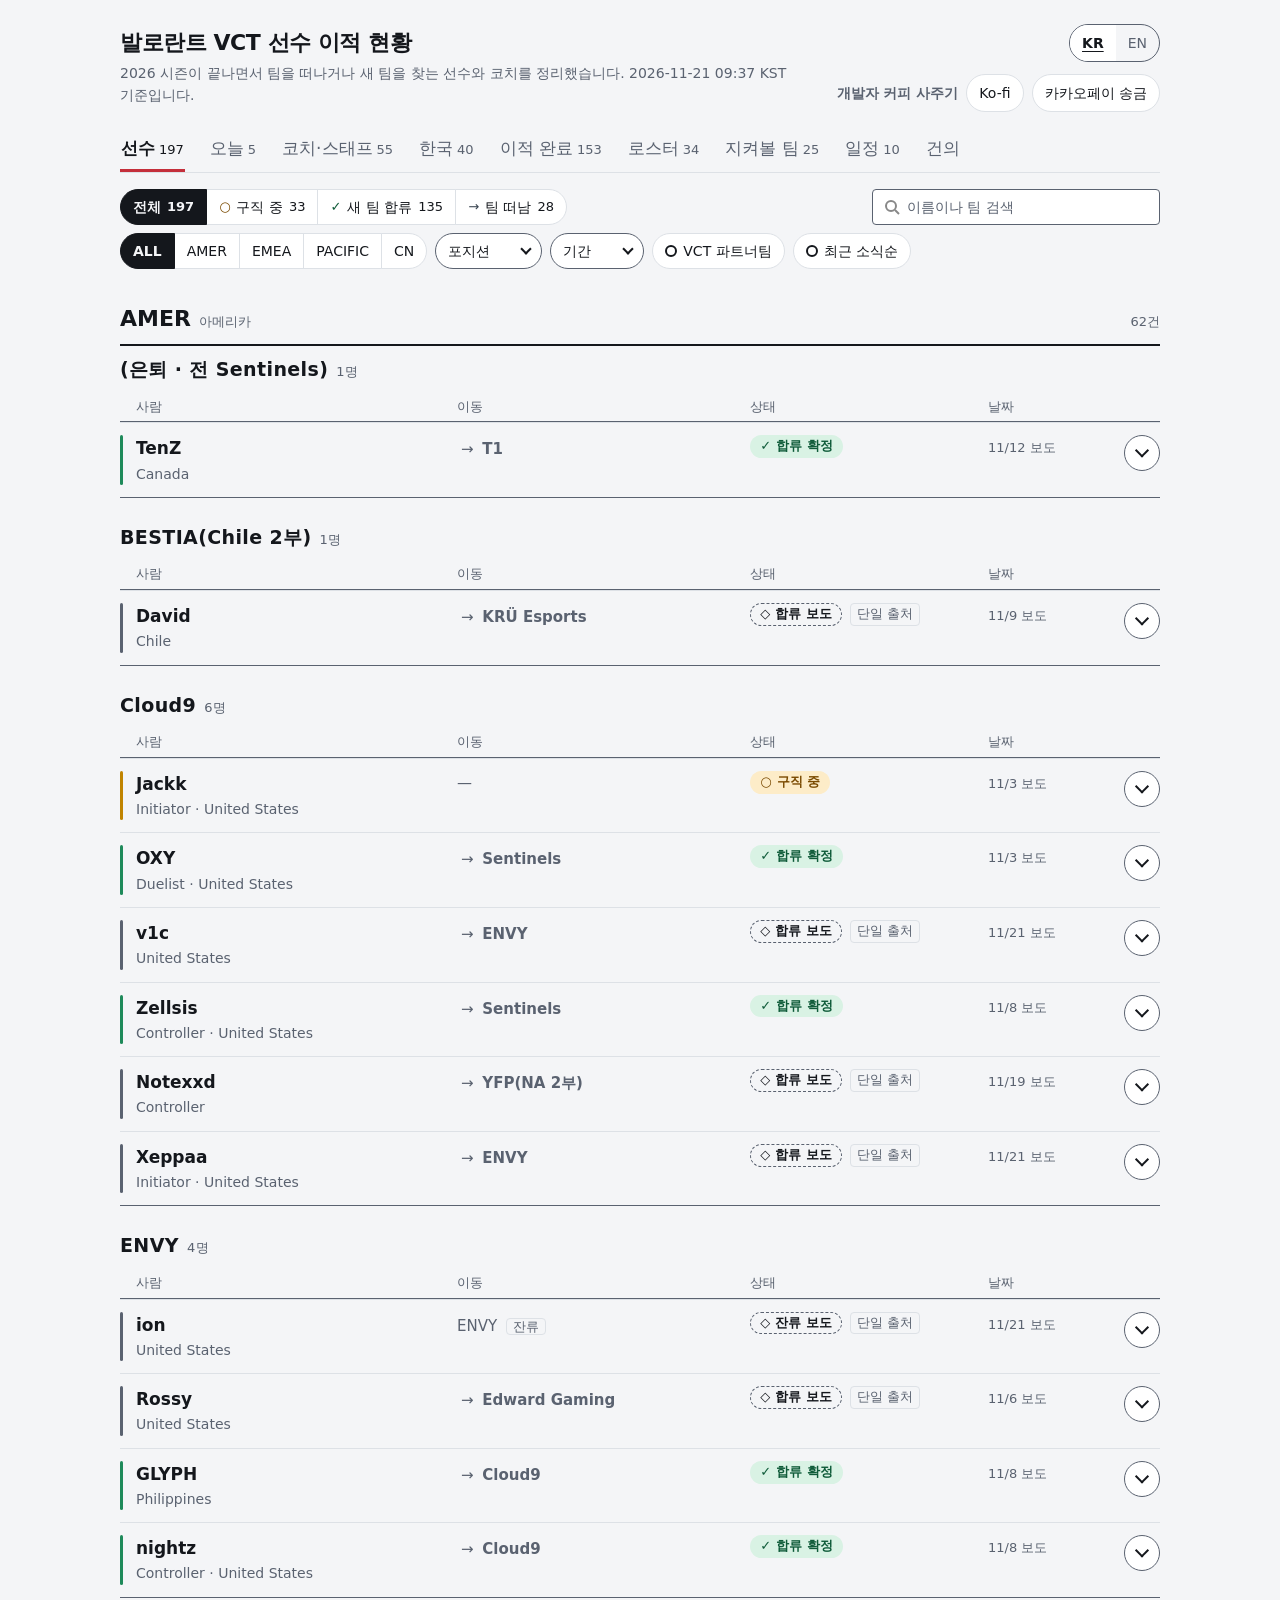
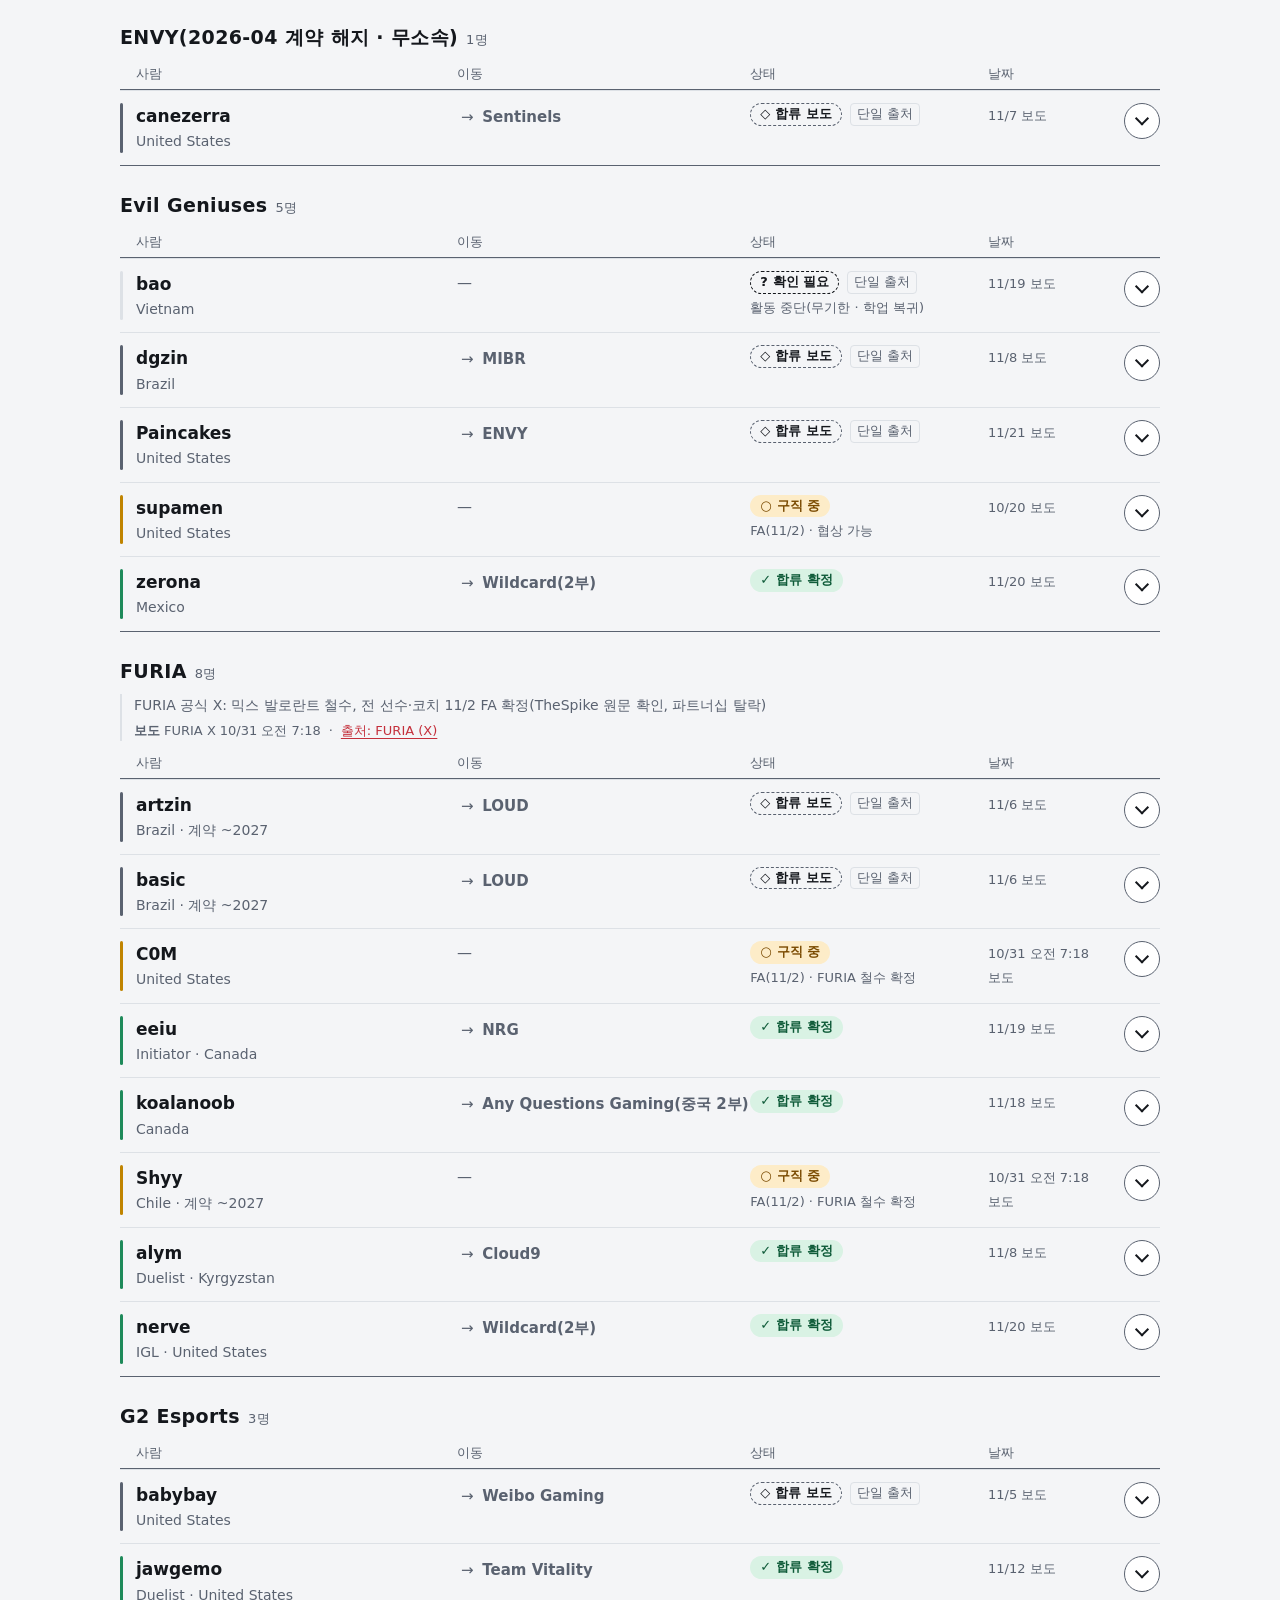
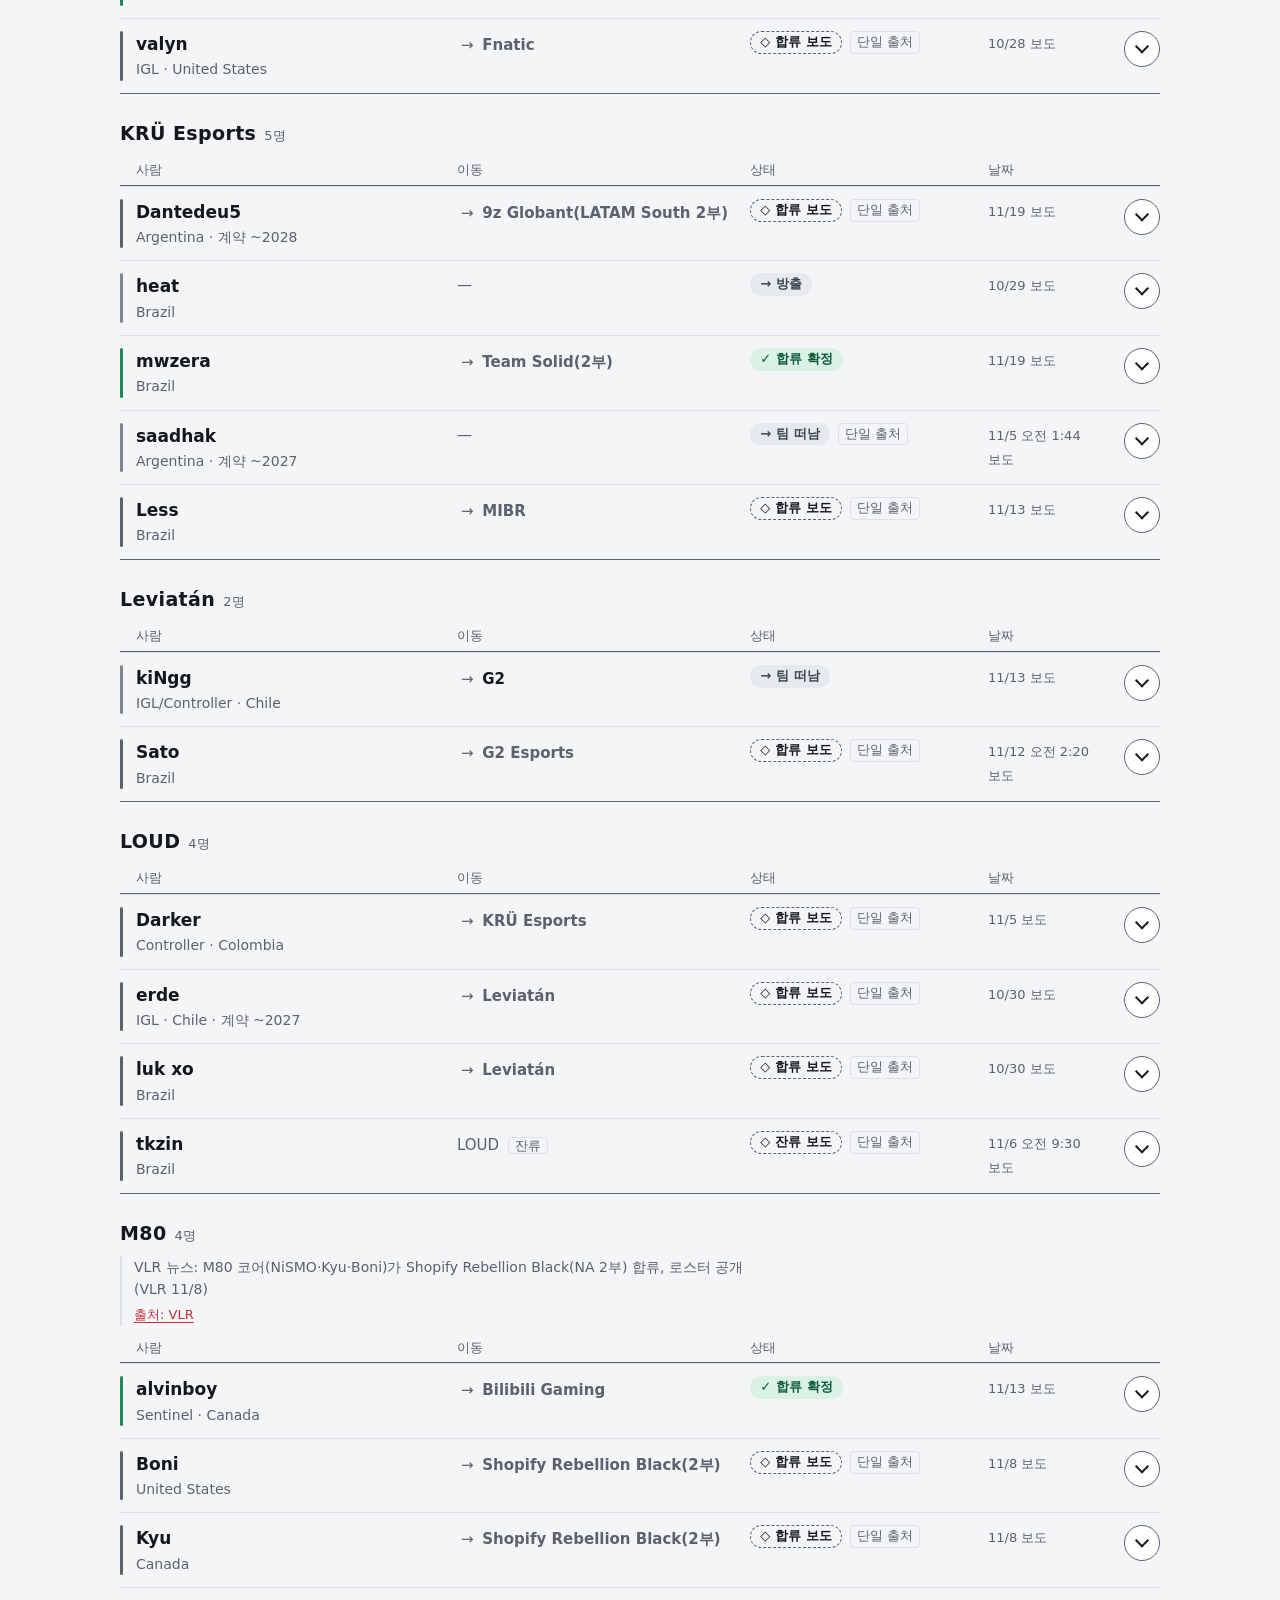
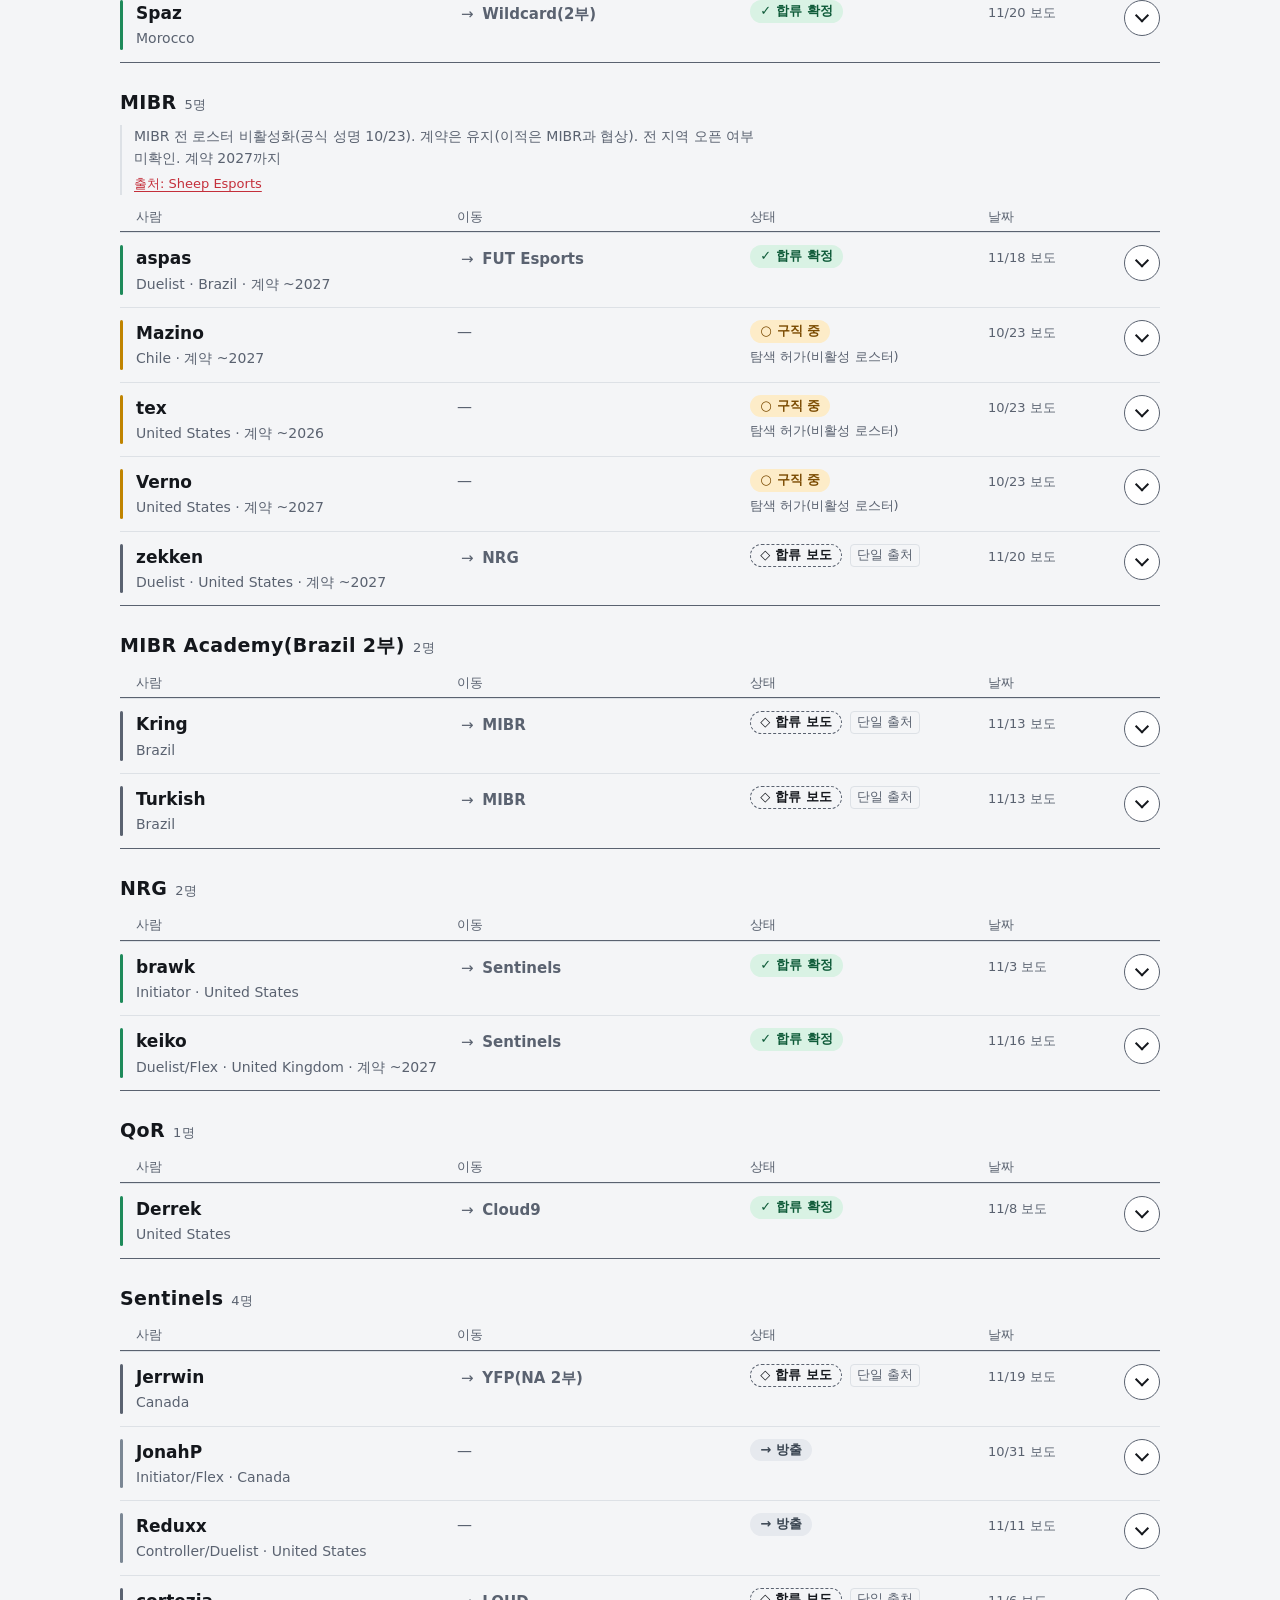
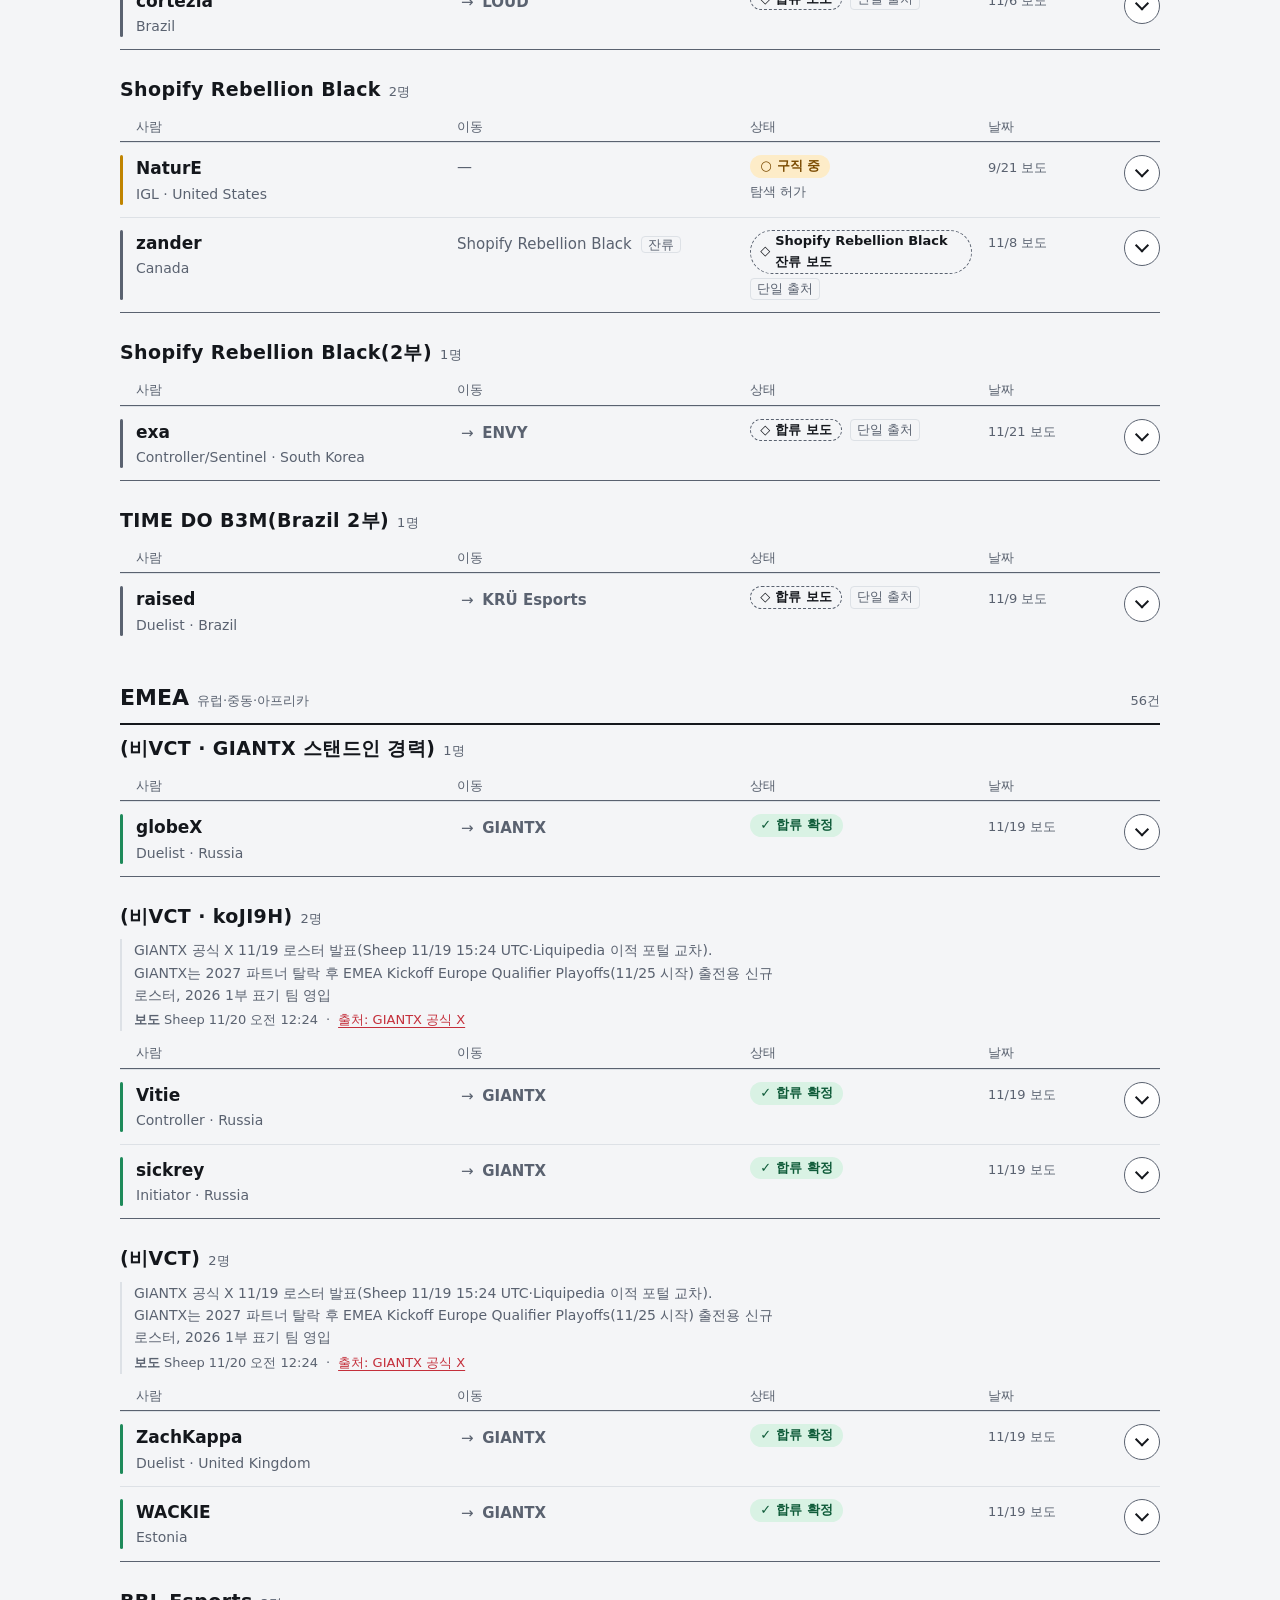
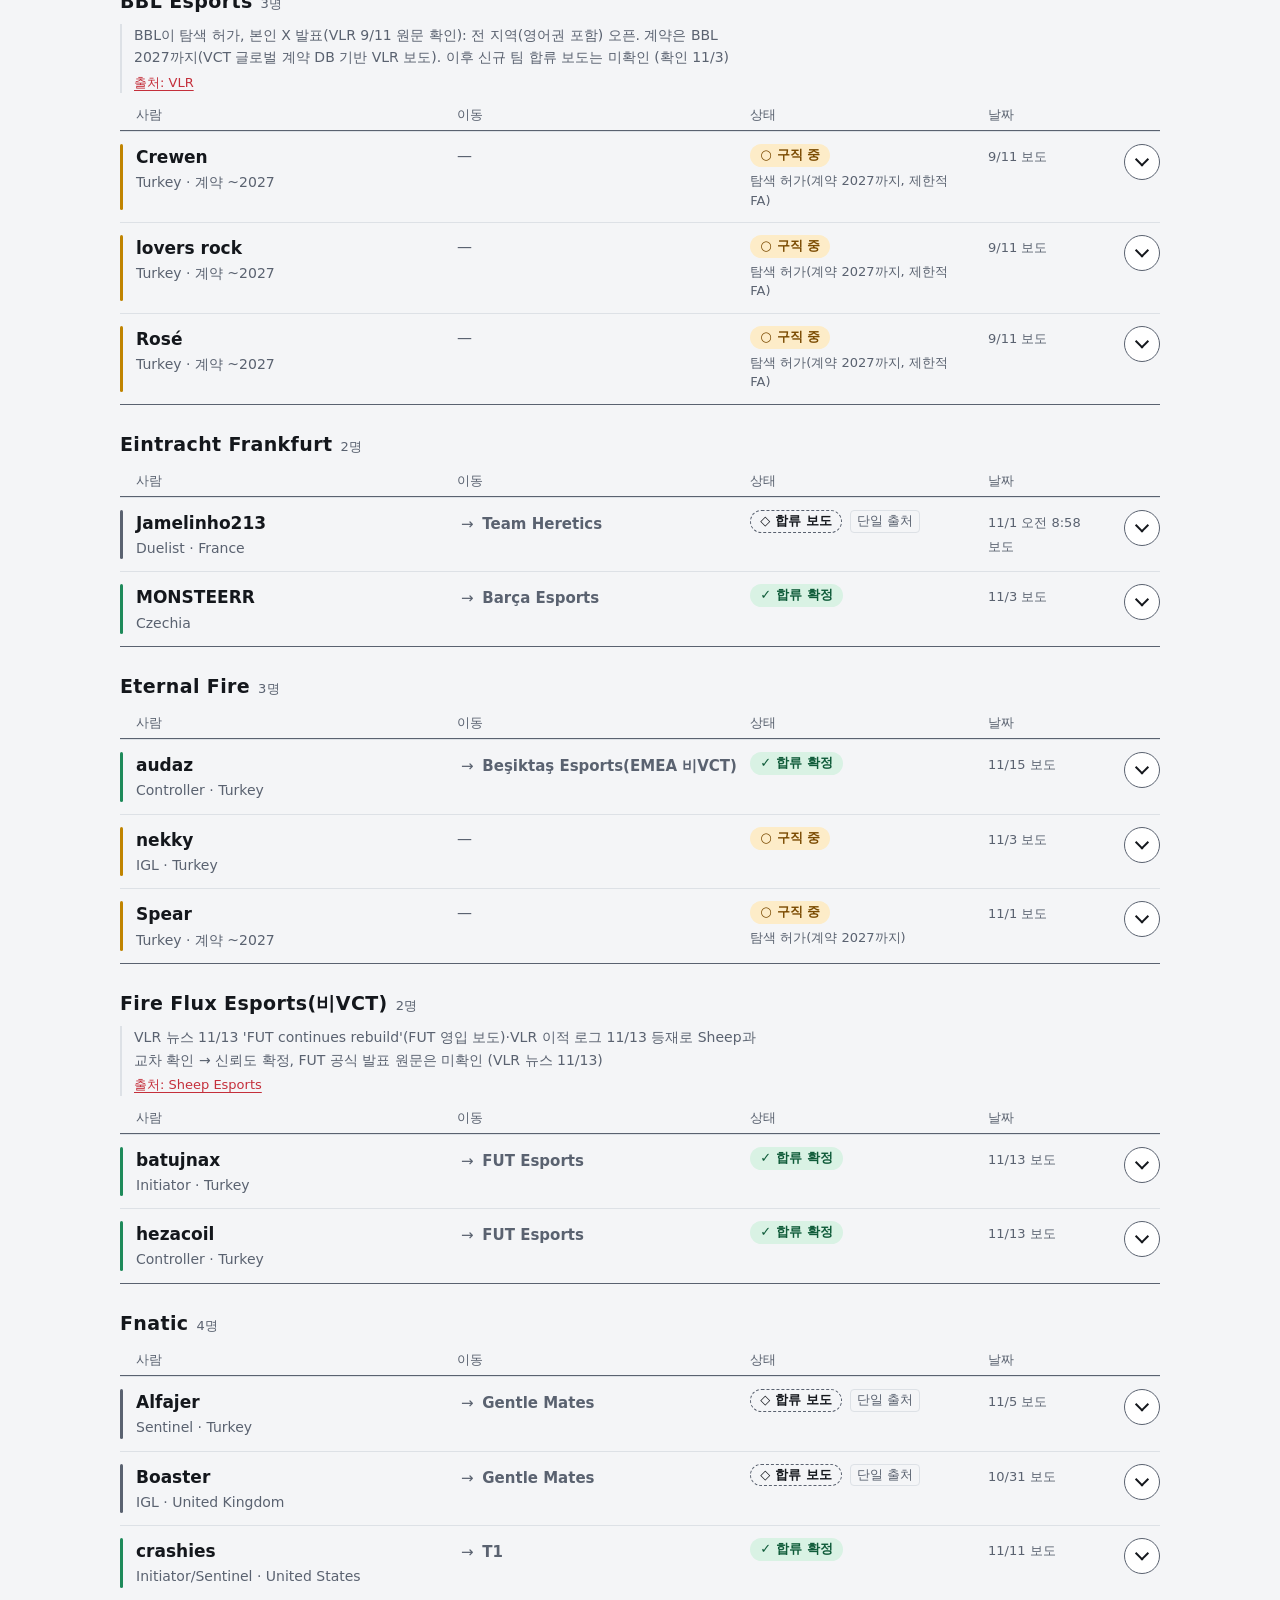
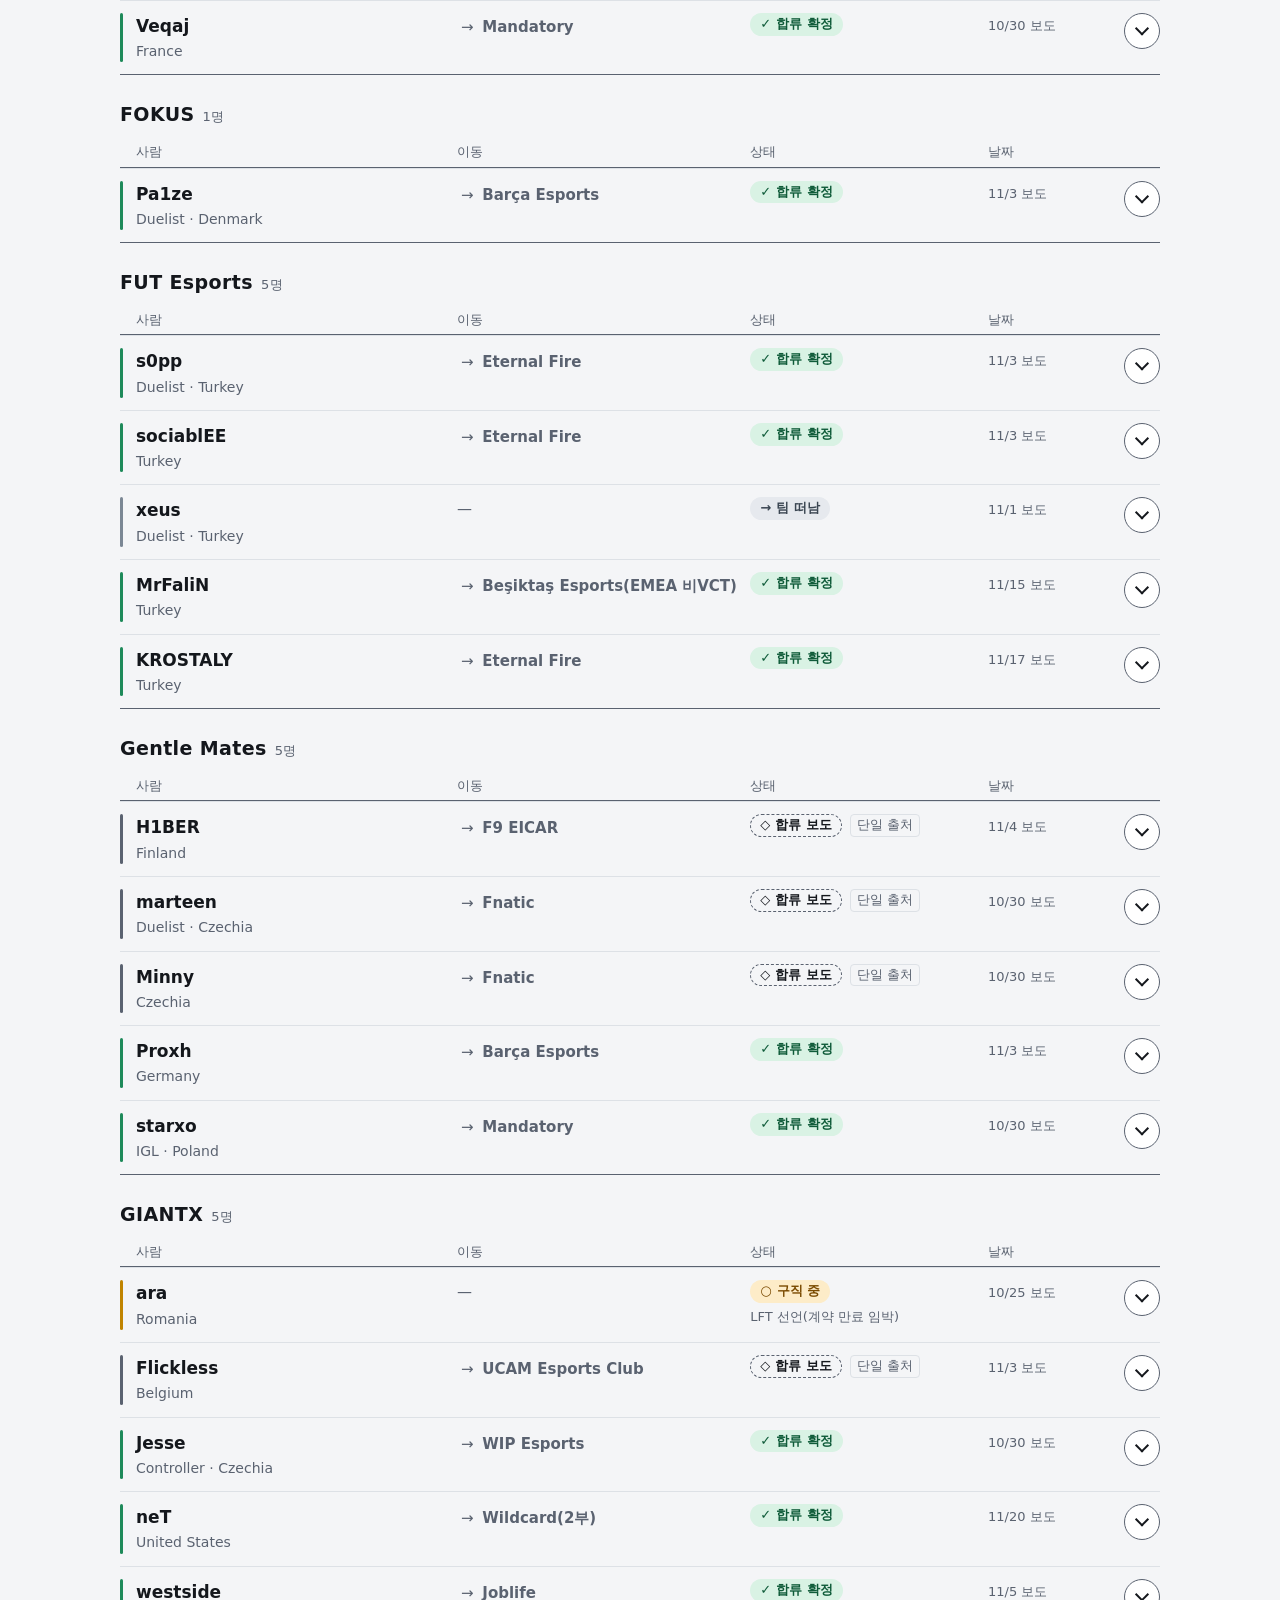
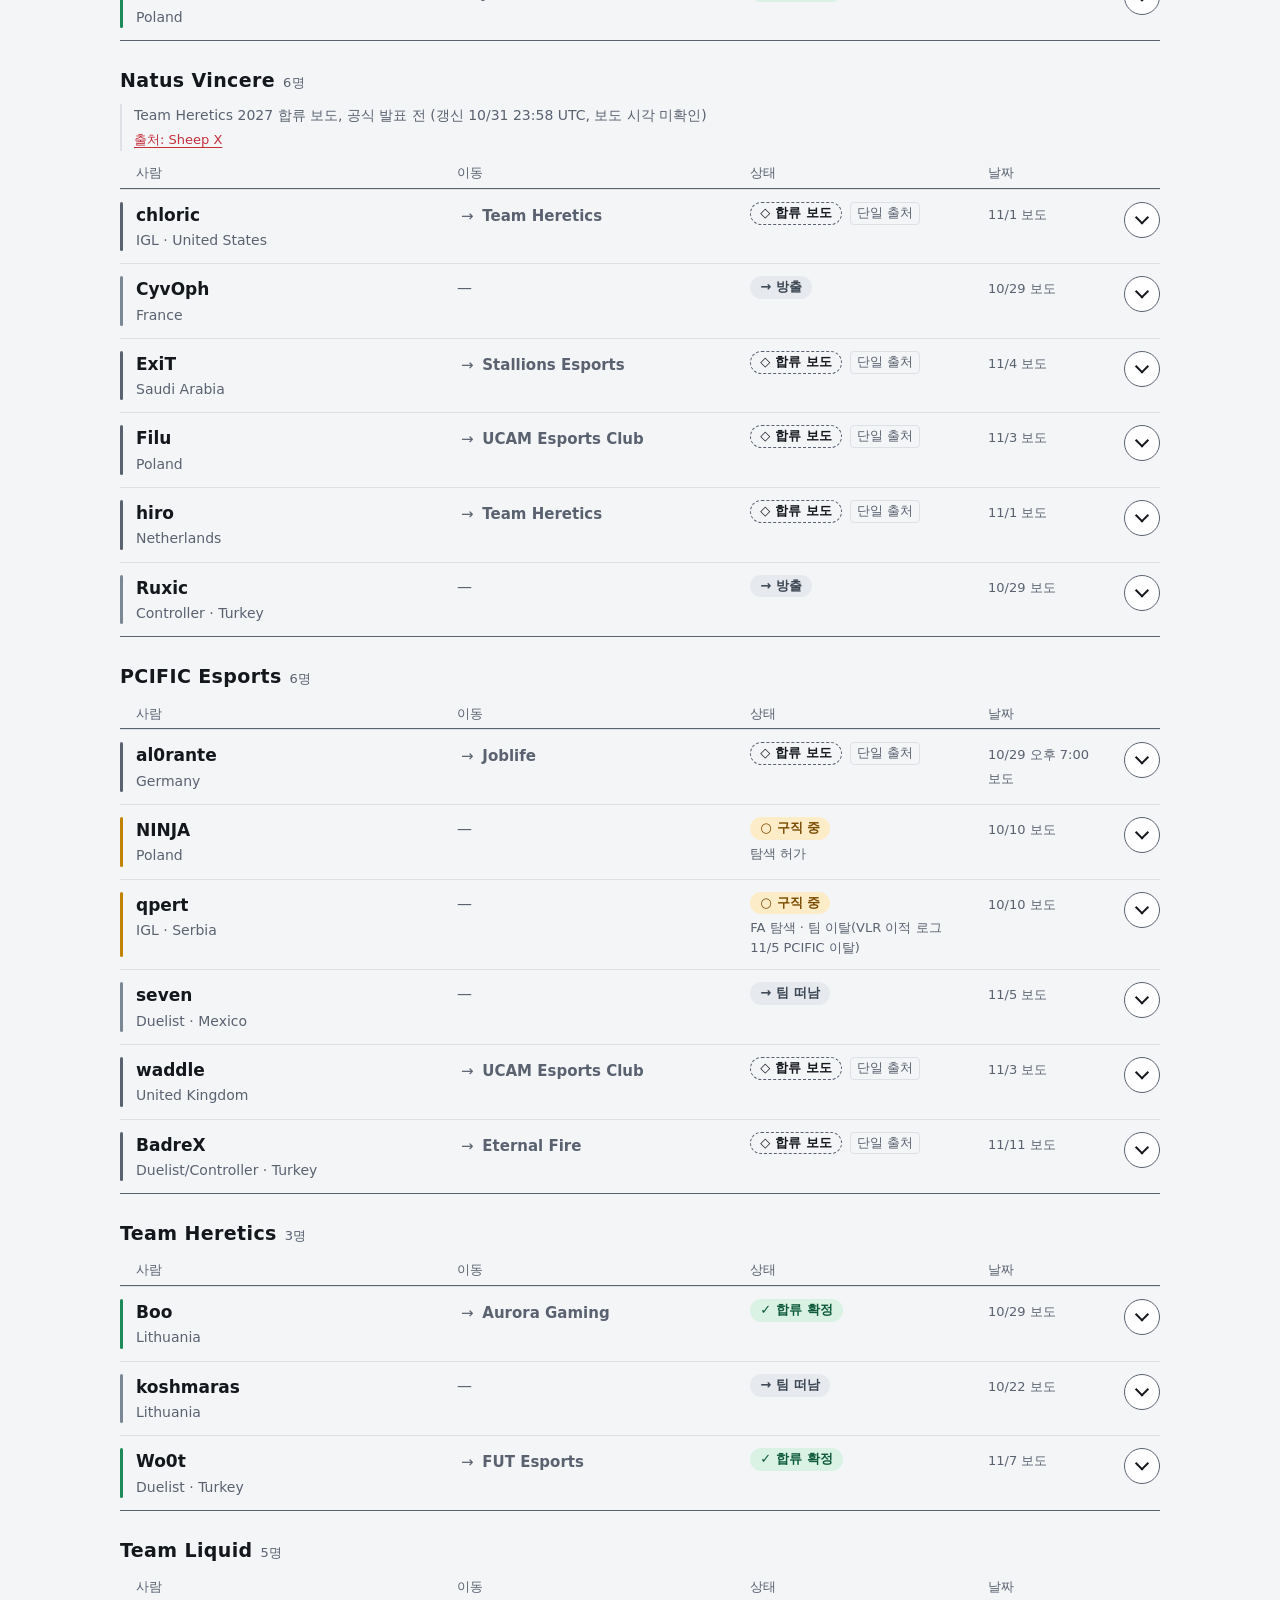
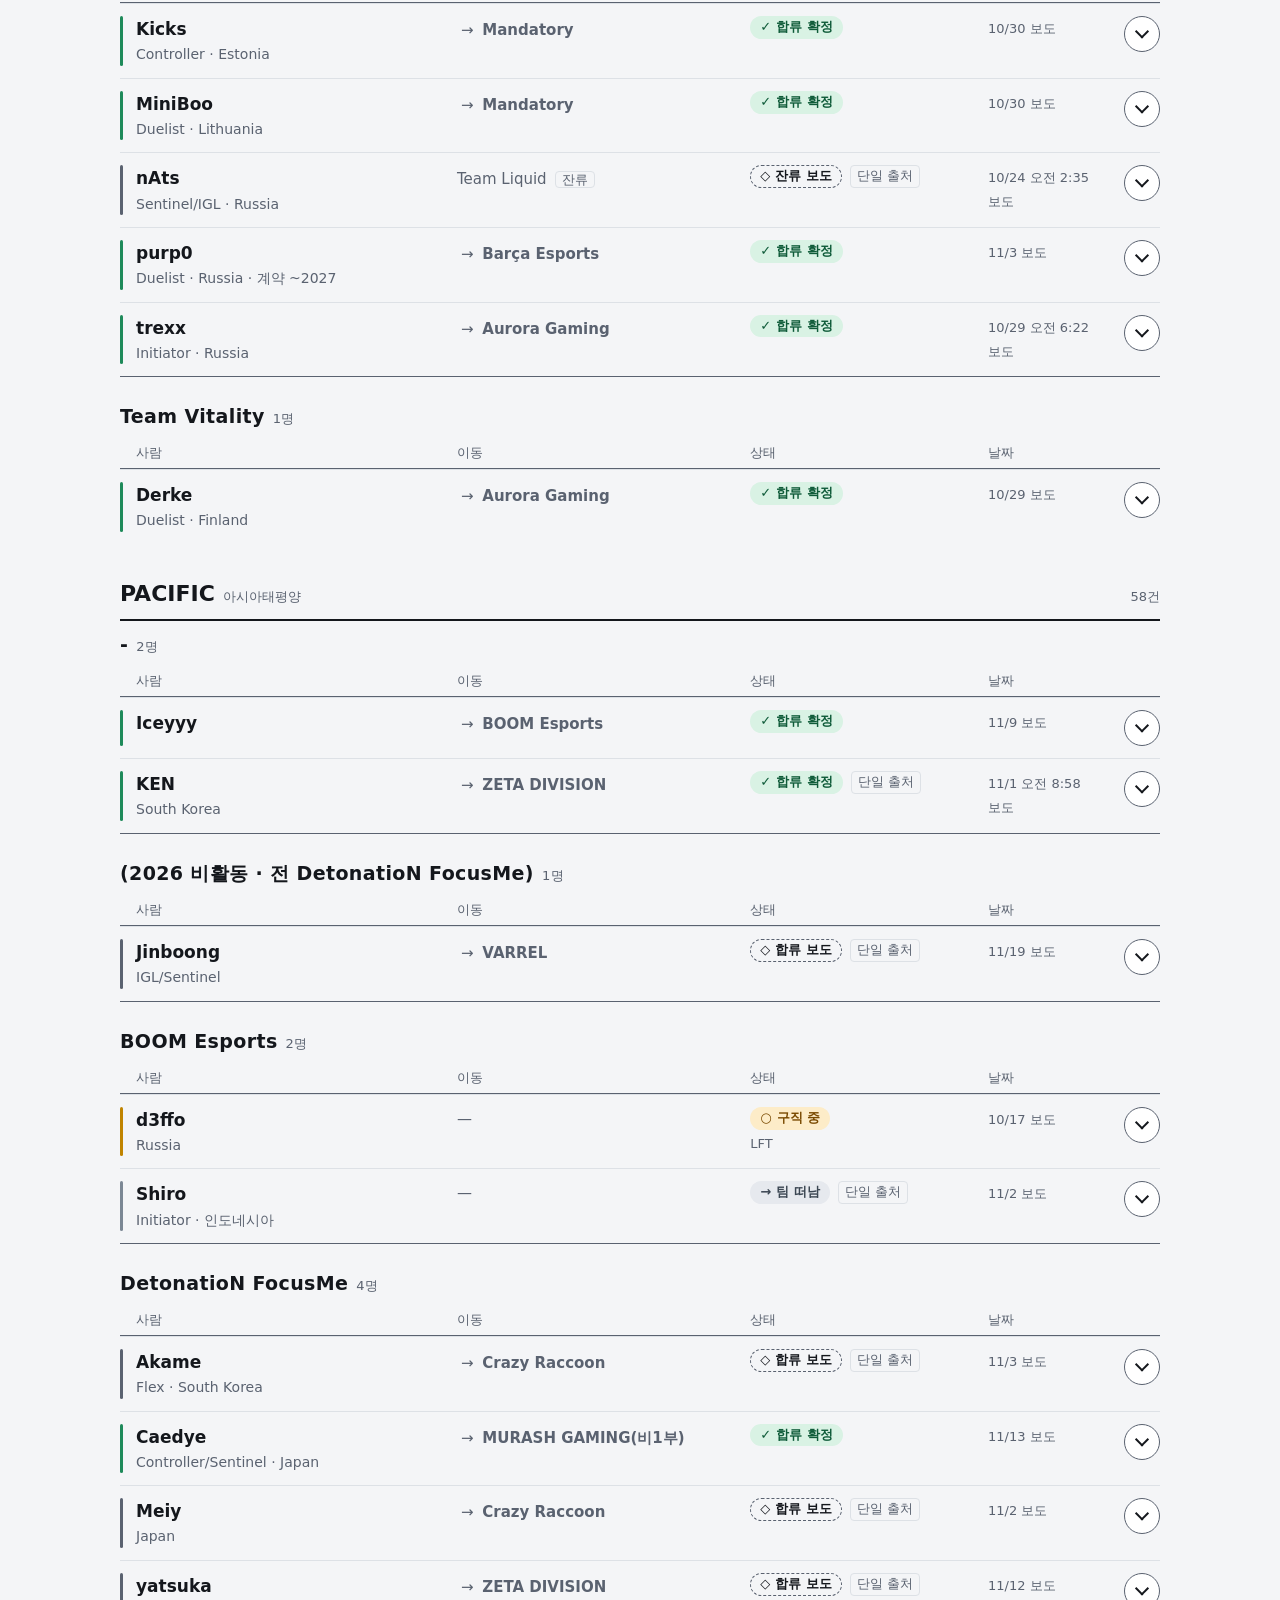
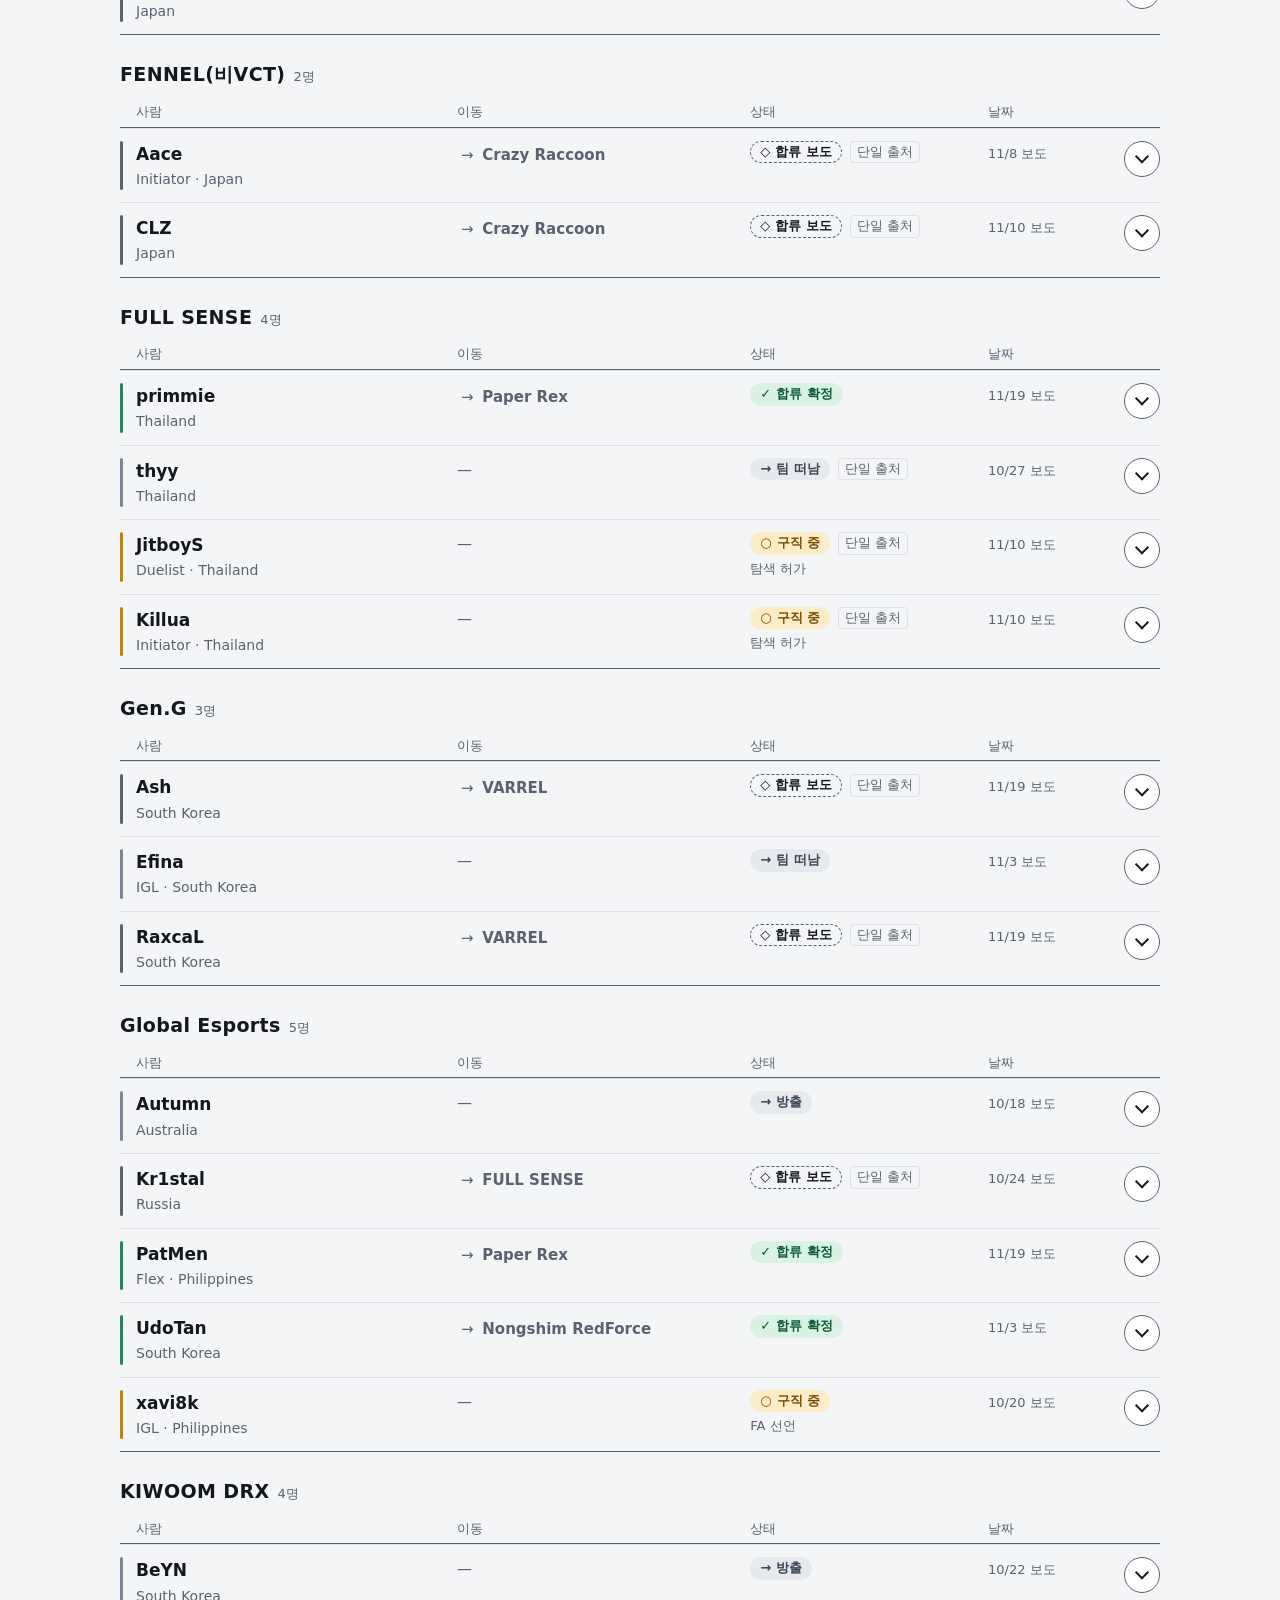
==== commit ecb6e929: "시트 반영 2026-11-21 09:37 (KST) — 선수·코치·이적·관망·인물·팀·출처·영문 표 갱신" ====
--- a/index.html
+++ b/index.html
@@ -20,7 +20,7 @@
   <header class="top">
     <div class="top-text">
       <h1 class="site" id="site" data-i18n="site.heading">발로란트 VCT 선수 이적 현황</h1>
-      <p class="lede"><span class="intro">2026 시즌이 끝나면서 팀을 떠나거나 새 팀을 찾는 선수와 코치를 정리했습니다.</span> <span class="more">LFT와 FA는 둘 다 새 팀을 찾는 중이라는 뜻입니다.</span> 2026-11-20 09:35 기준입니다.</p>
+      <p class="lede"><span class="intro">2026 시즌이 끝나면서 팀을 떠나거나 새 팀을 찾는 선수와 코치를 정리했습니다.</span> <span class="more">LFT와 FA는 둘 다 새 팀을 찾는 중이라는 뜻입니다.</span> 2026-11-21 09:37 기준입니다.</p>
     </div>
     <div class="top-side">
     <div class="top-prefs">
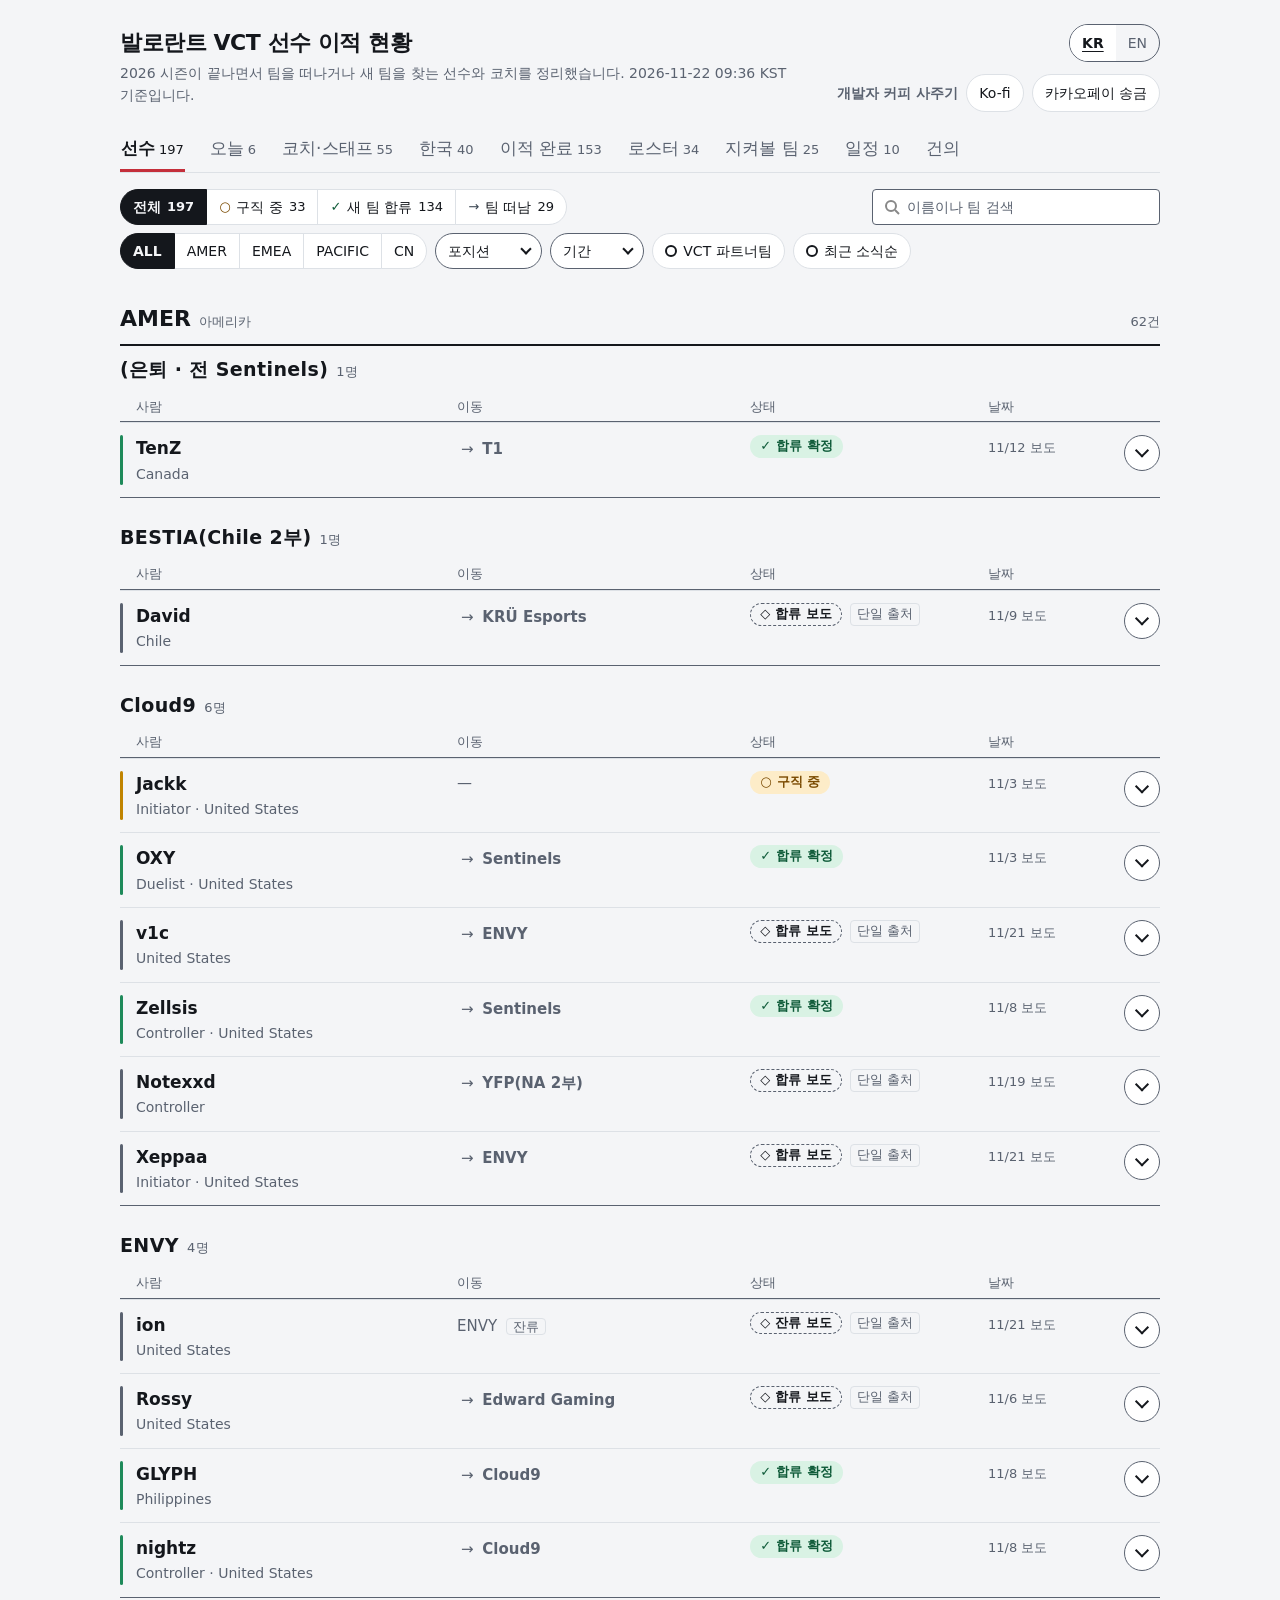
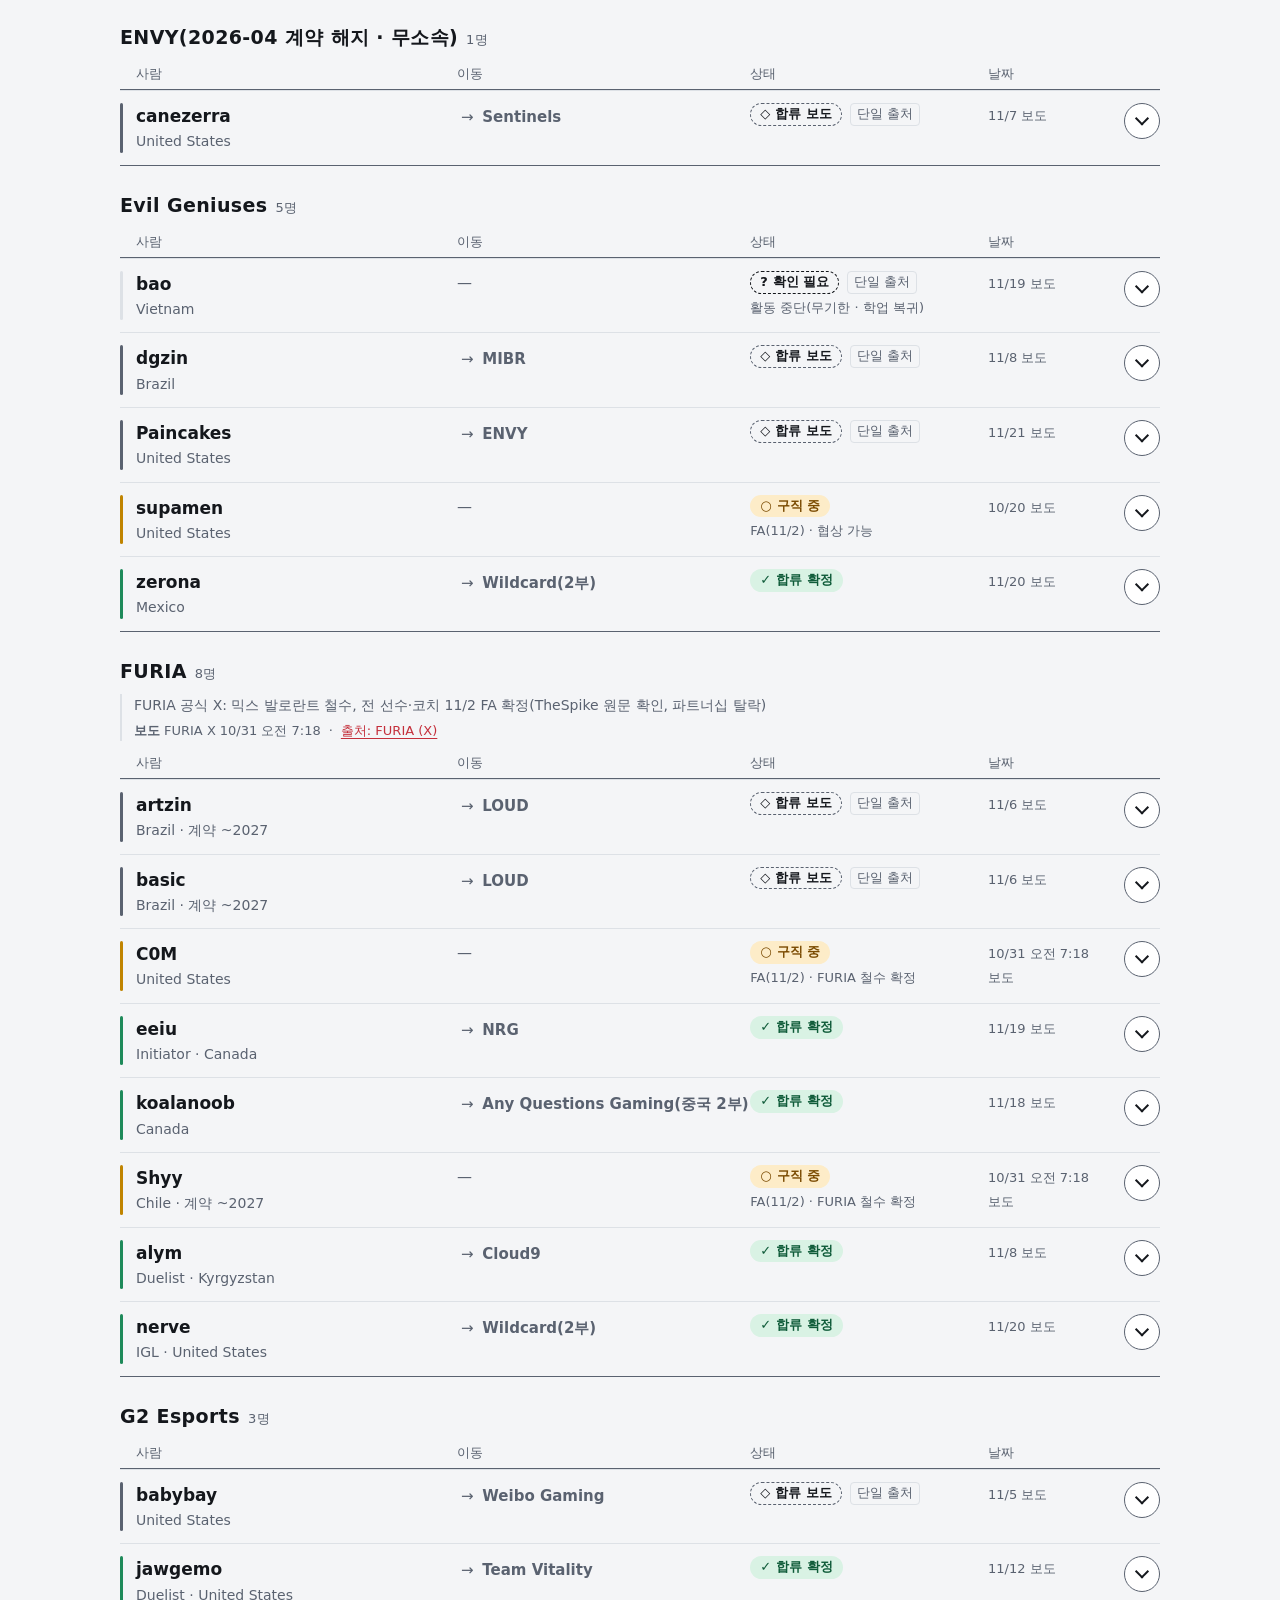
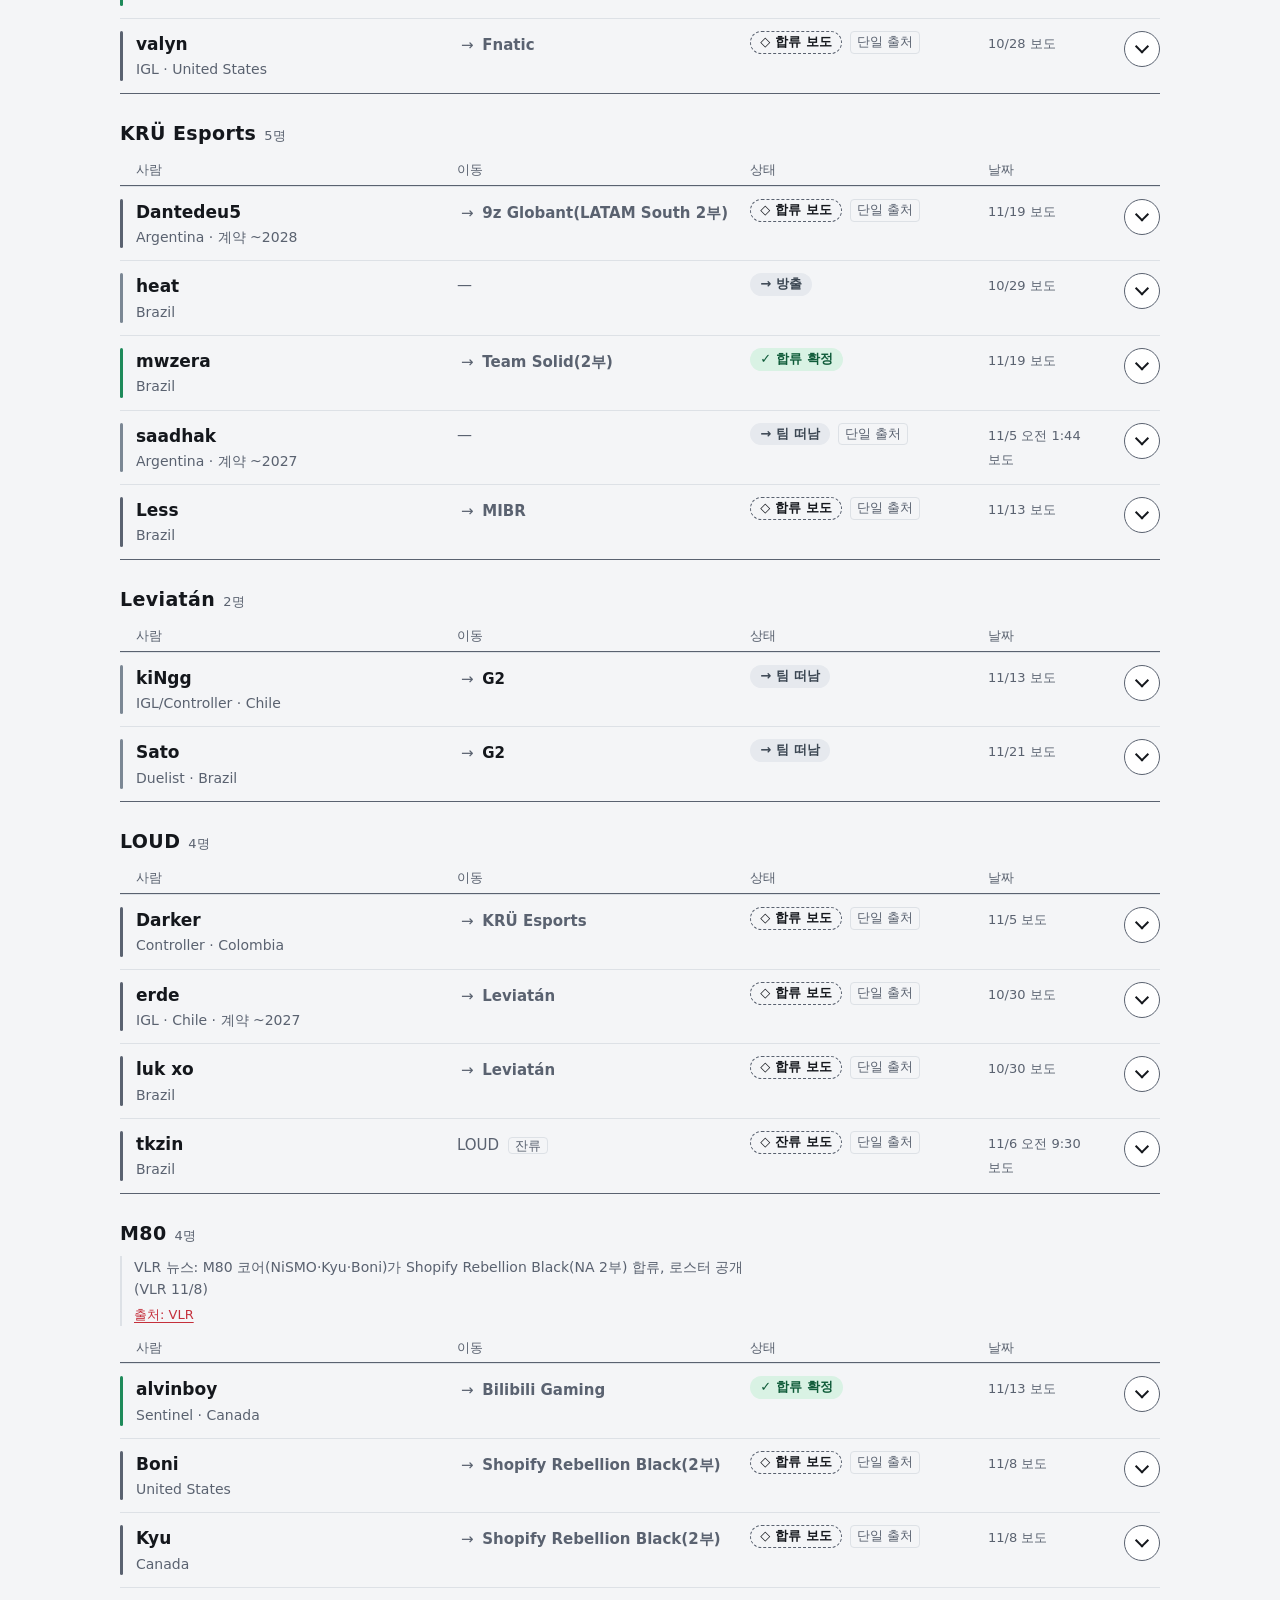
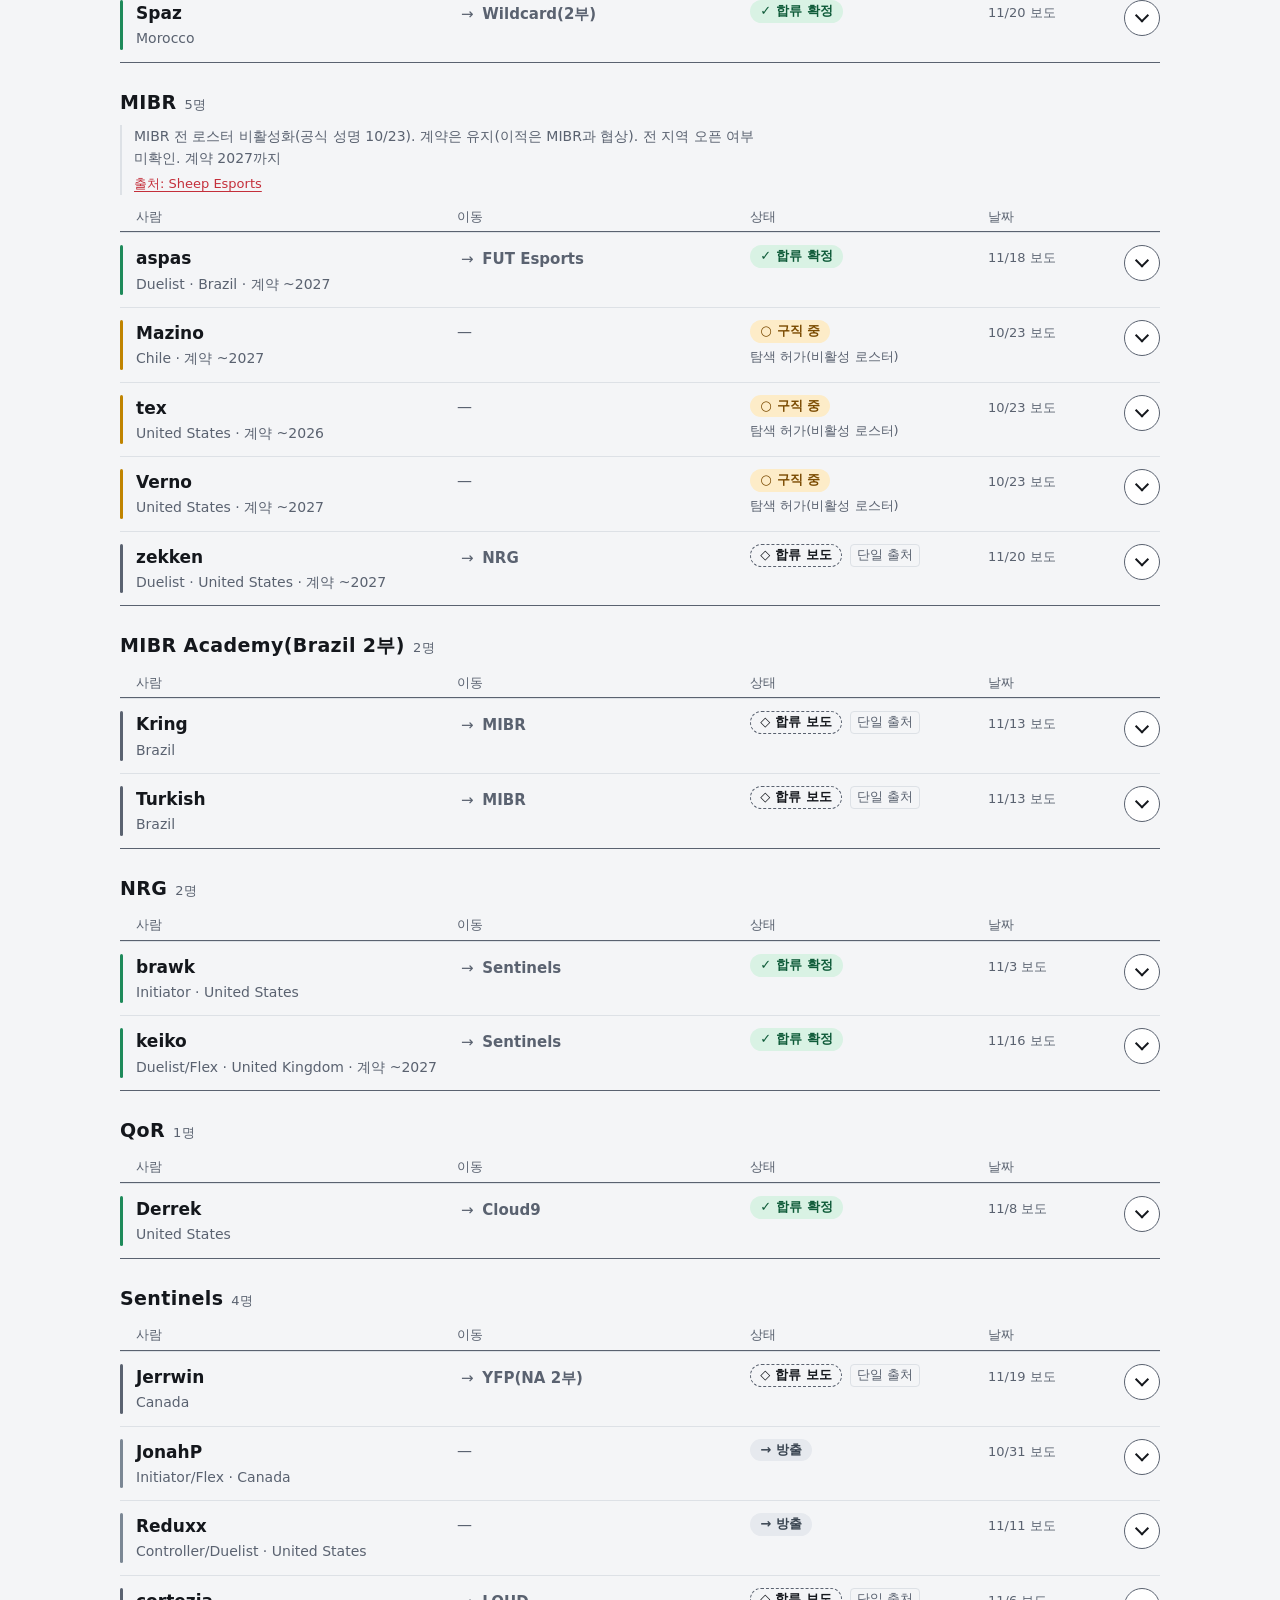
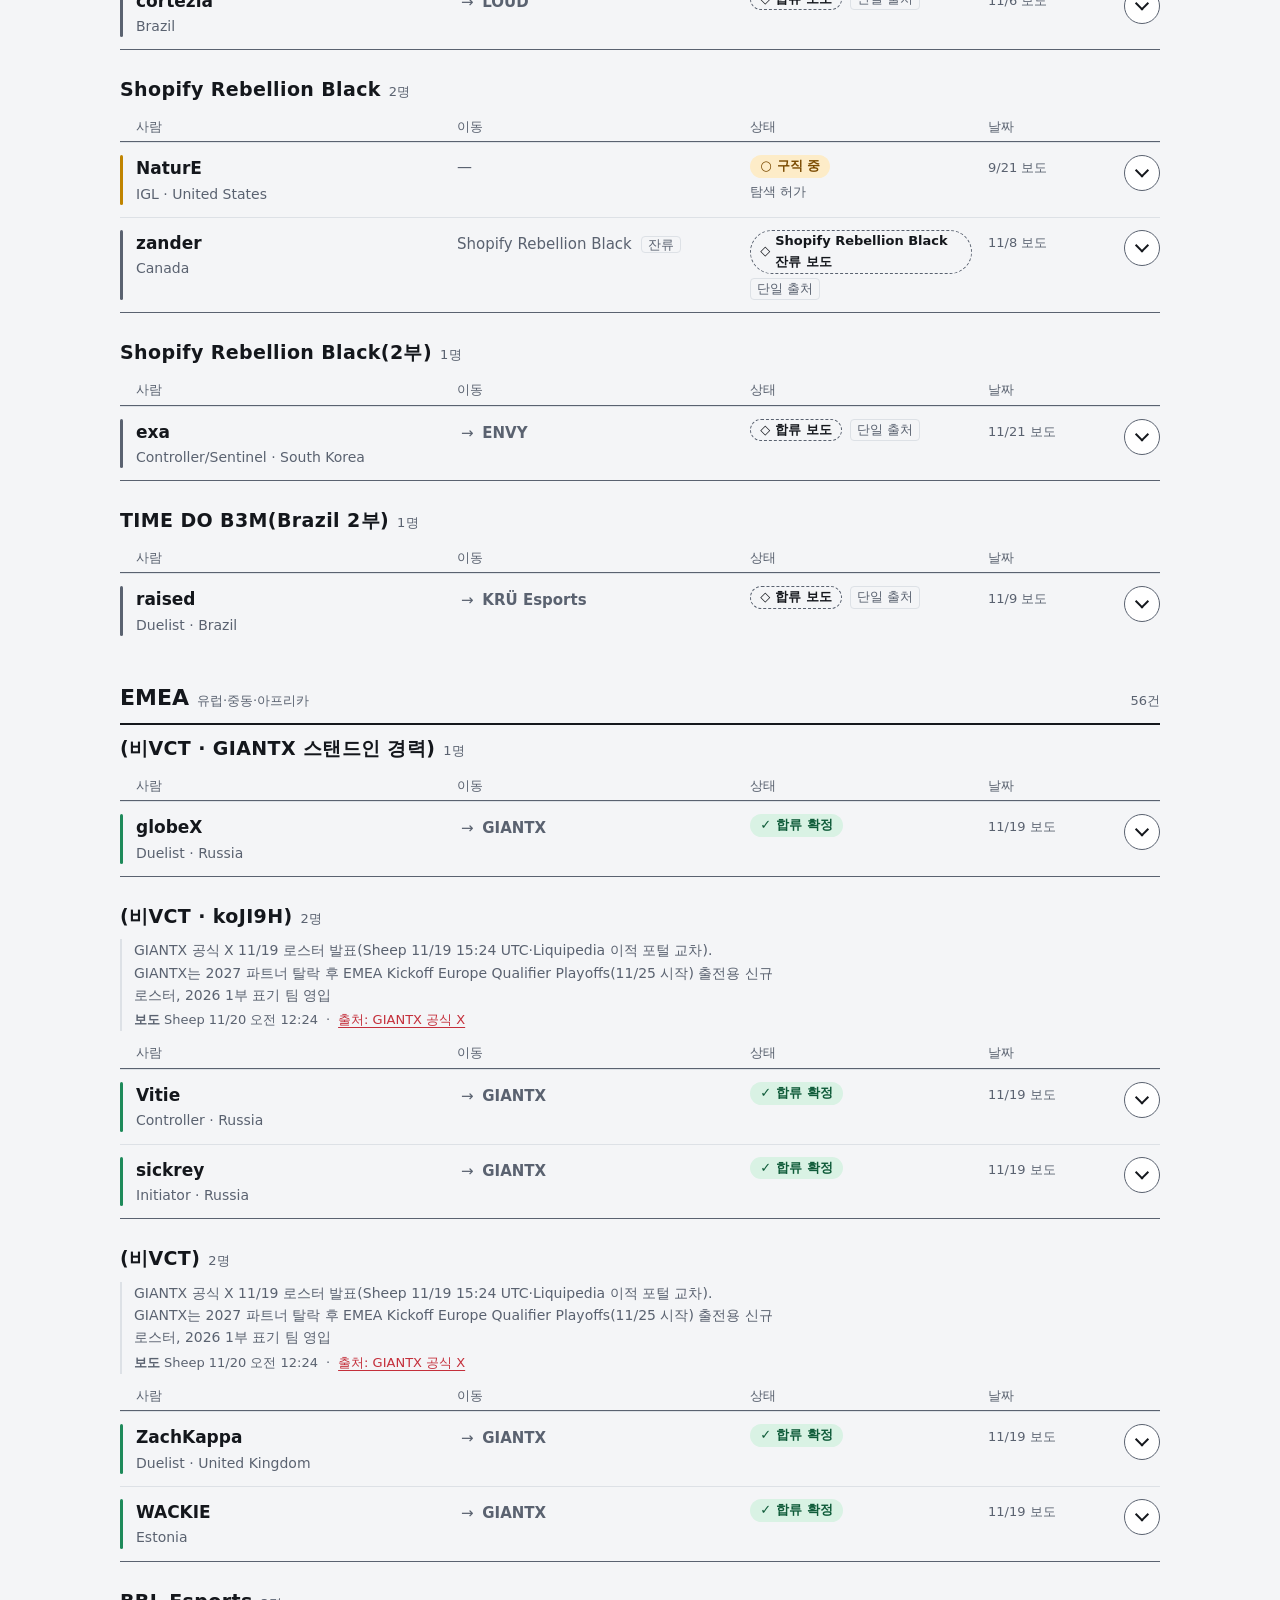
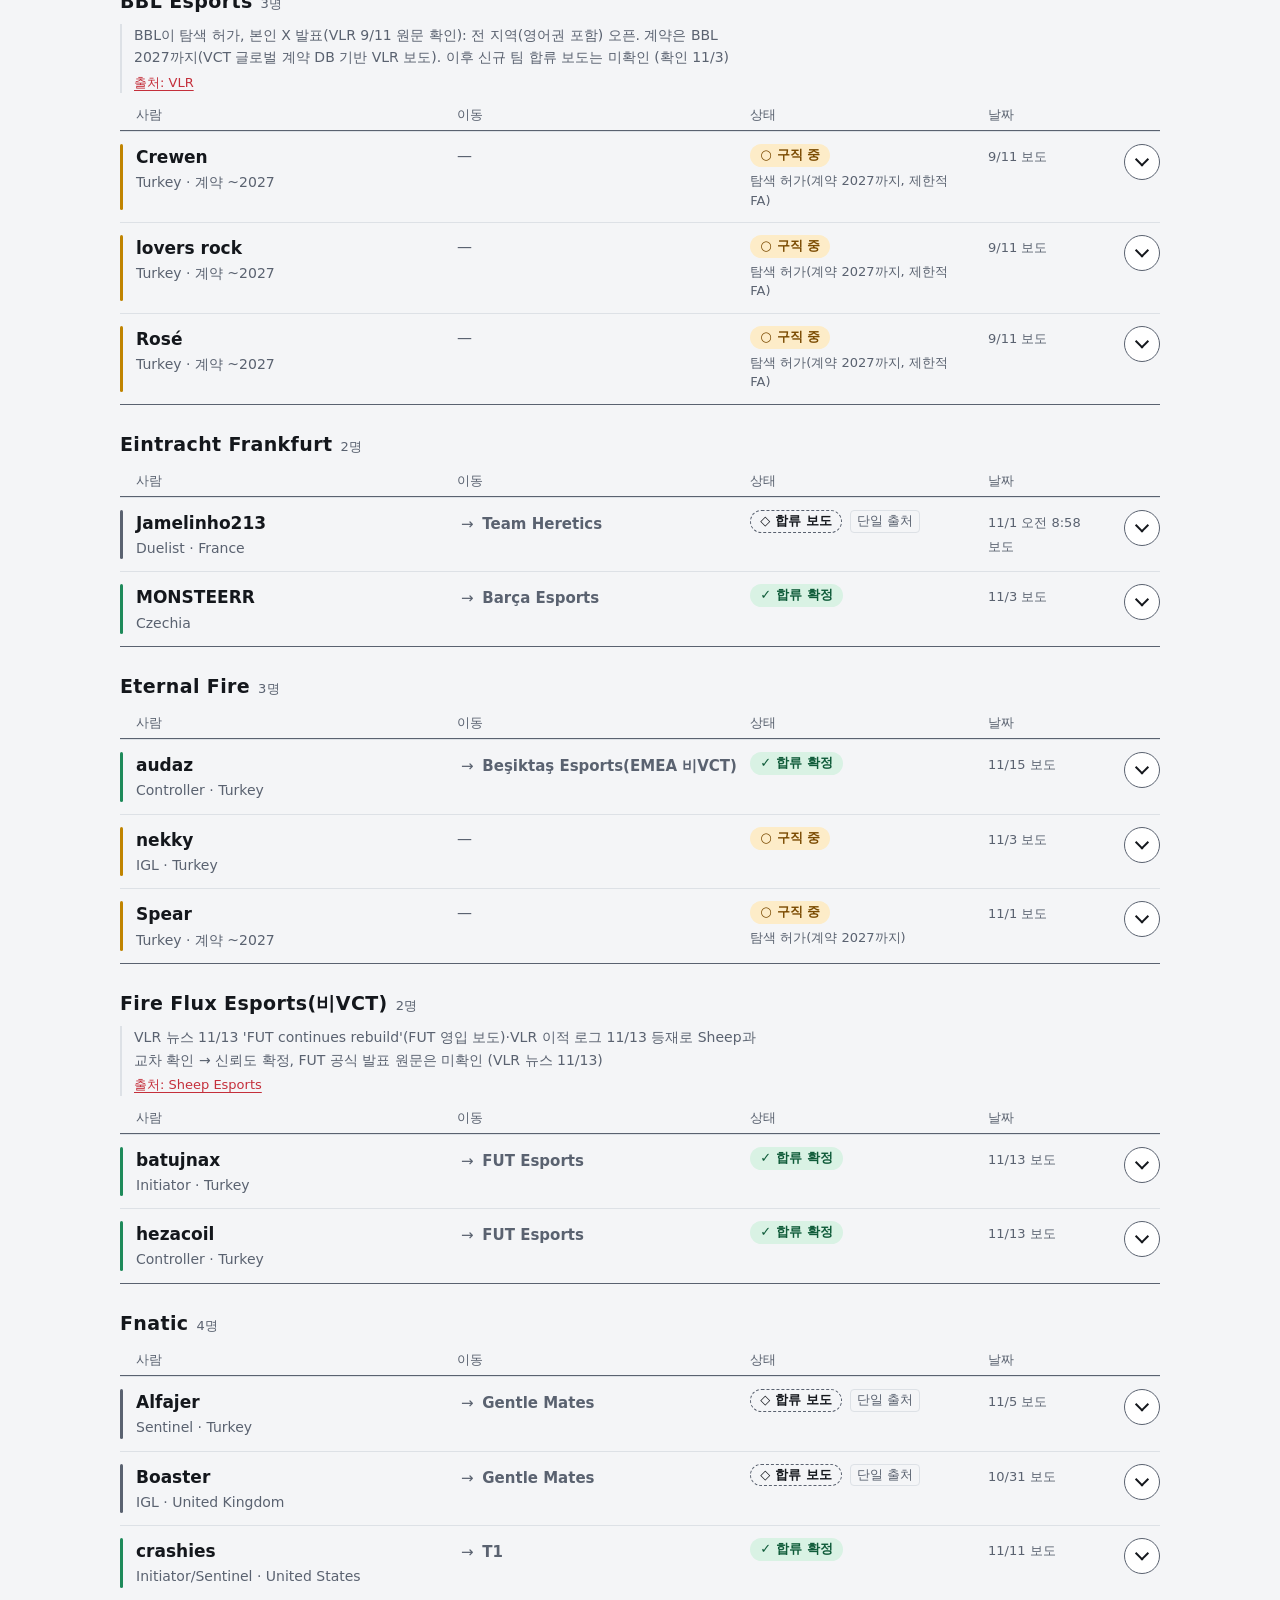
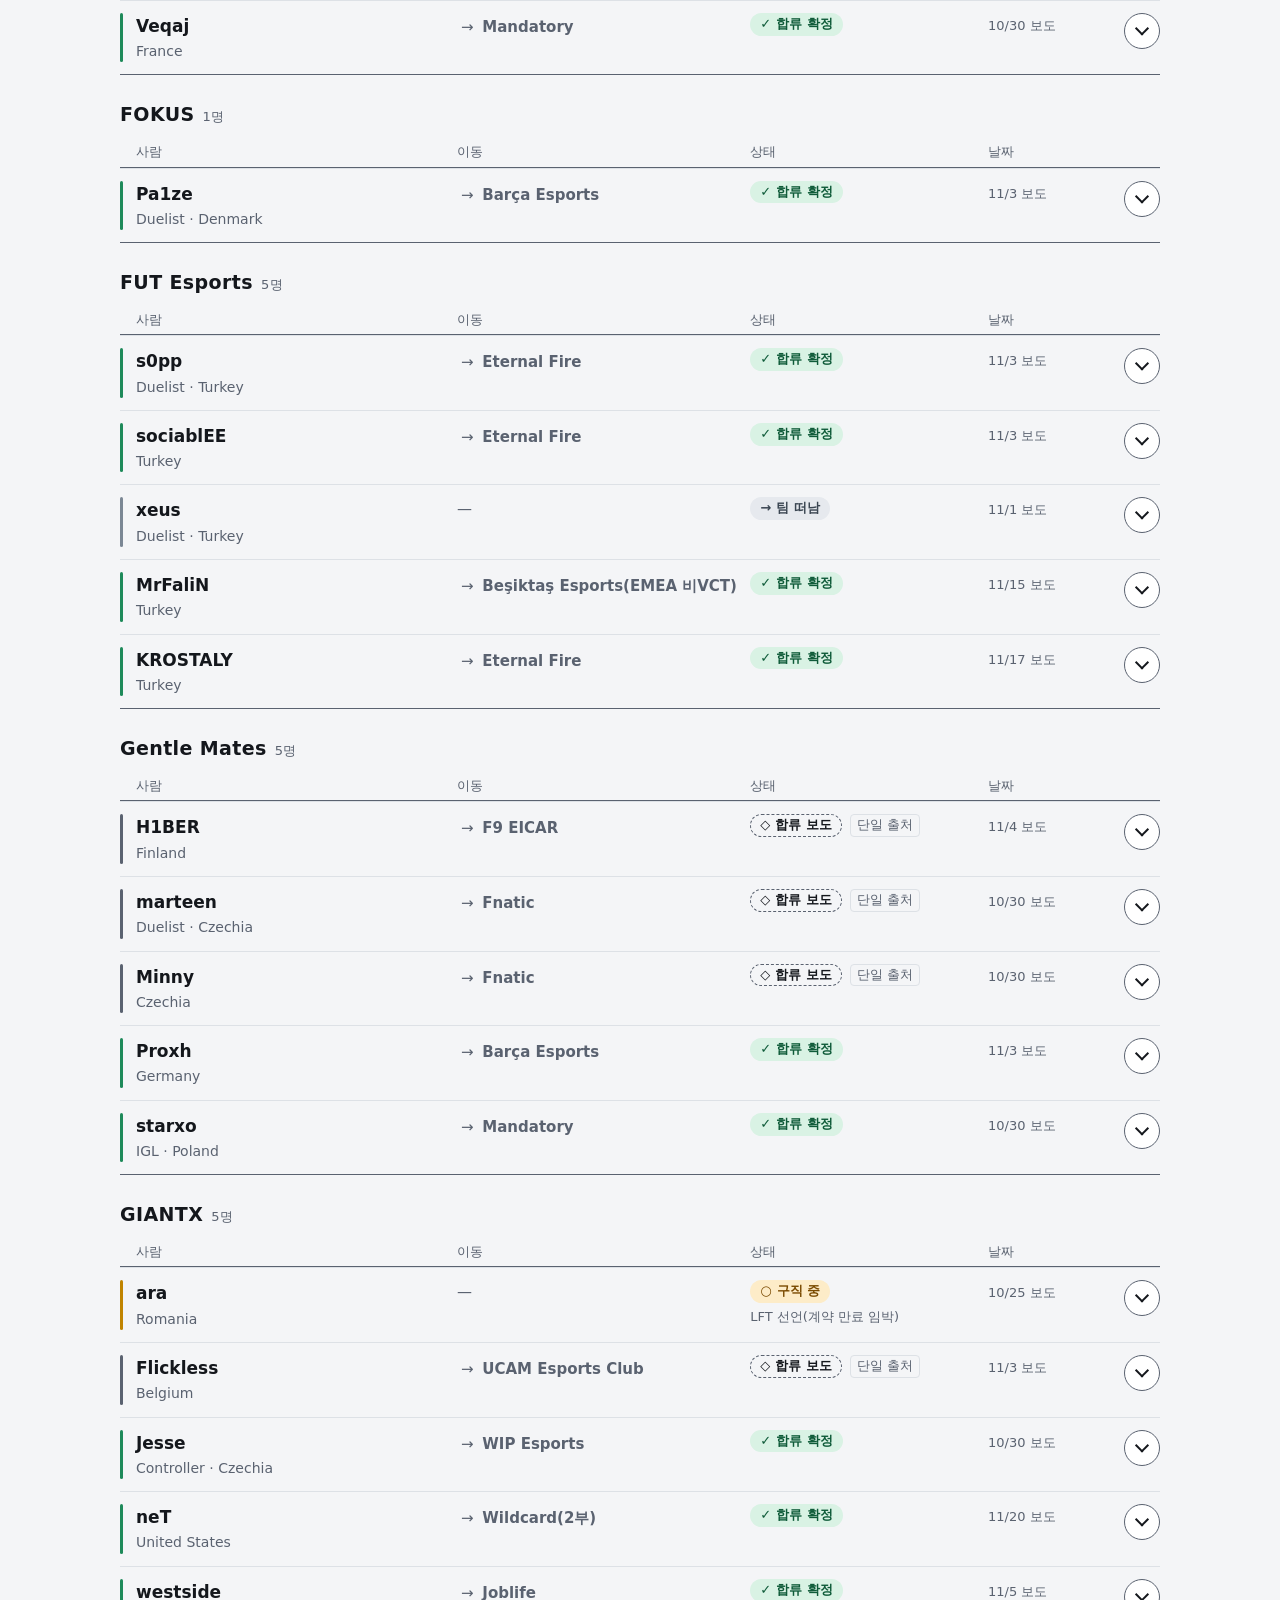
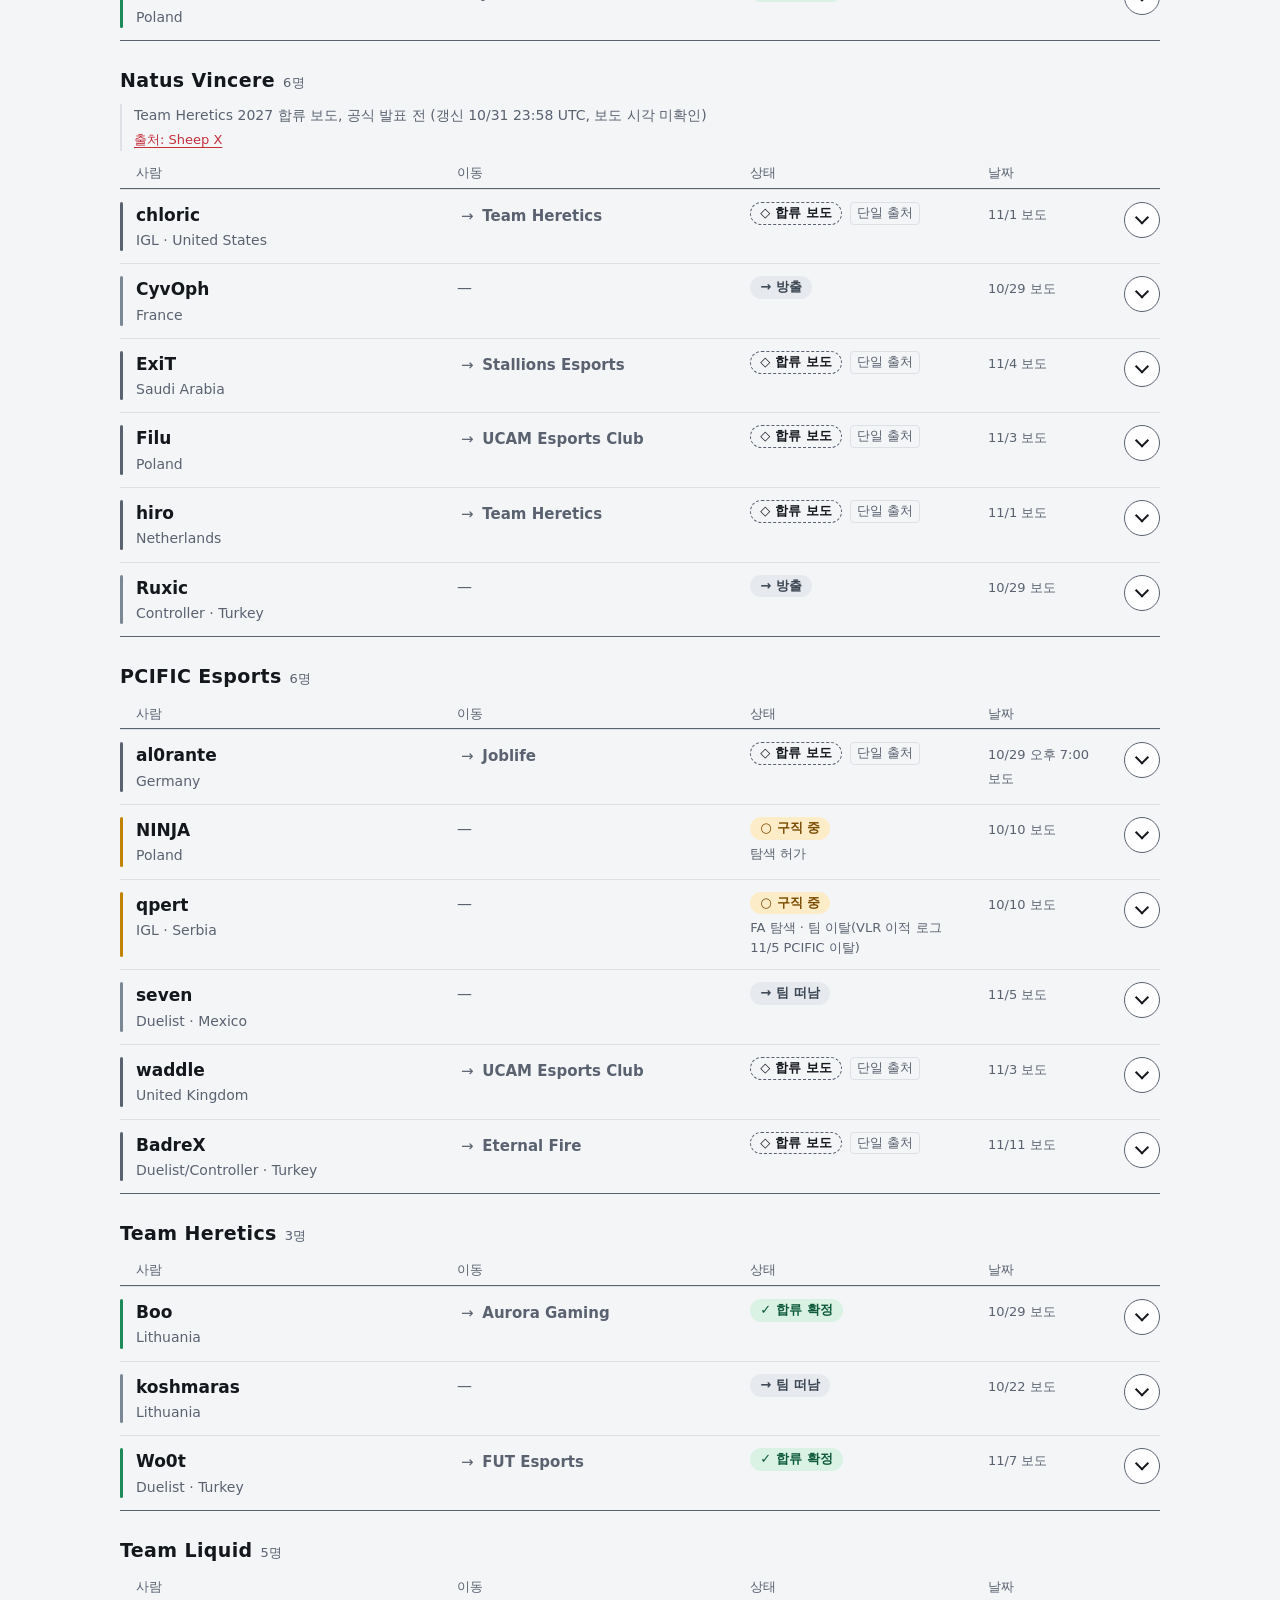
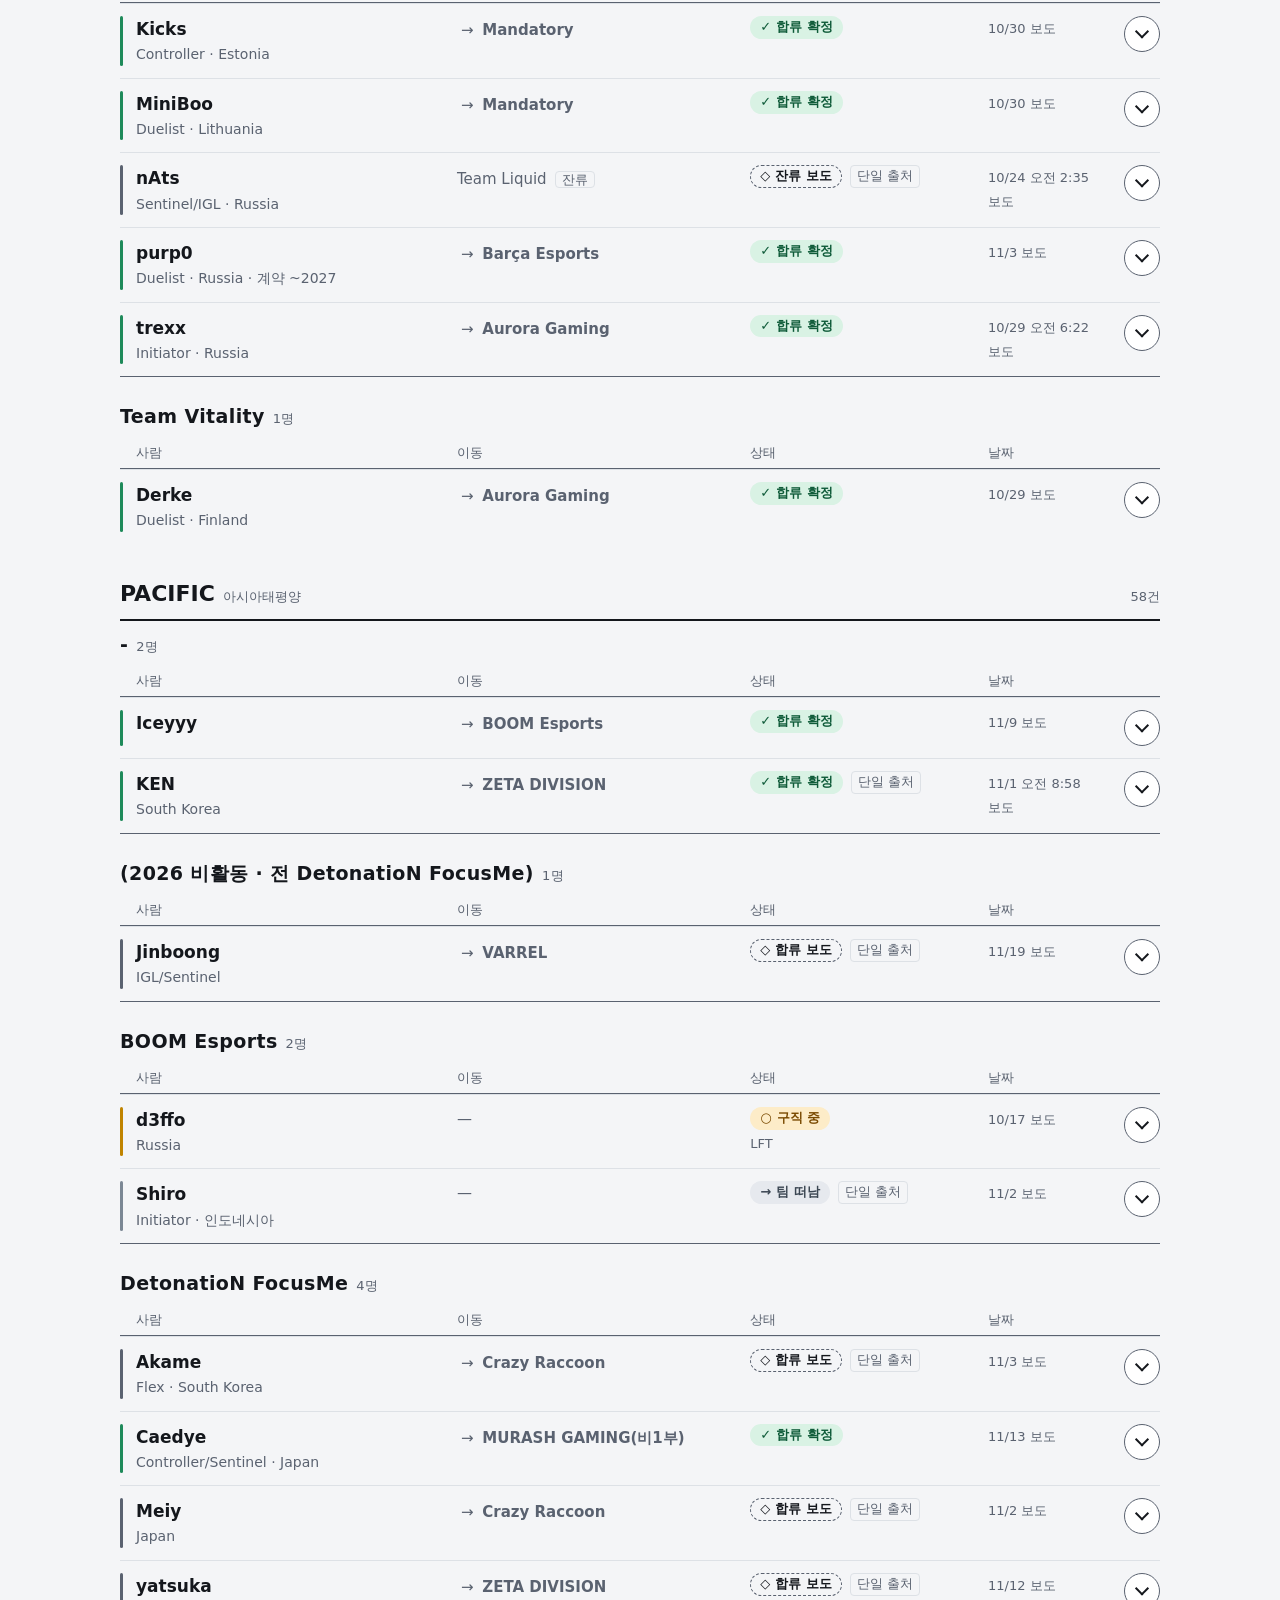
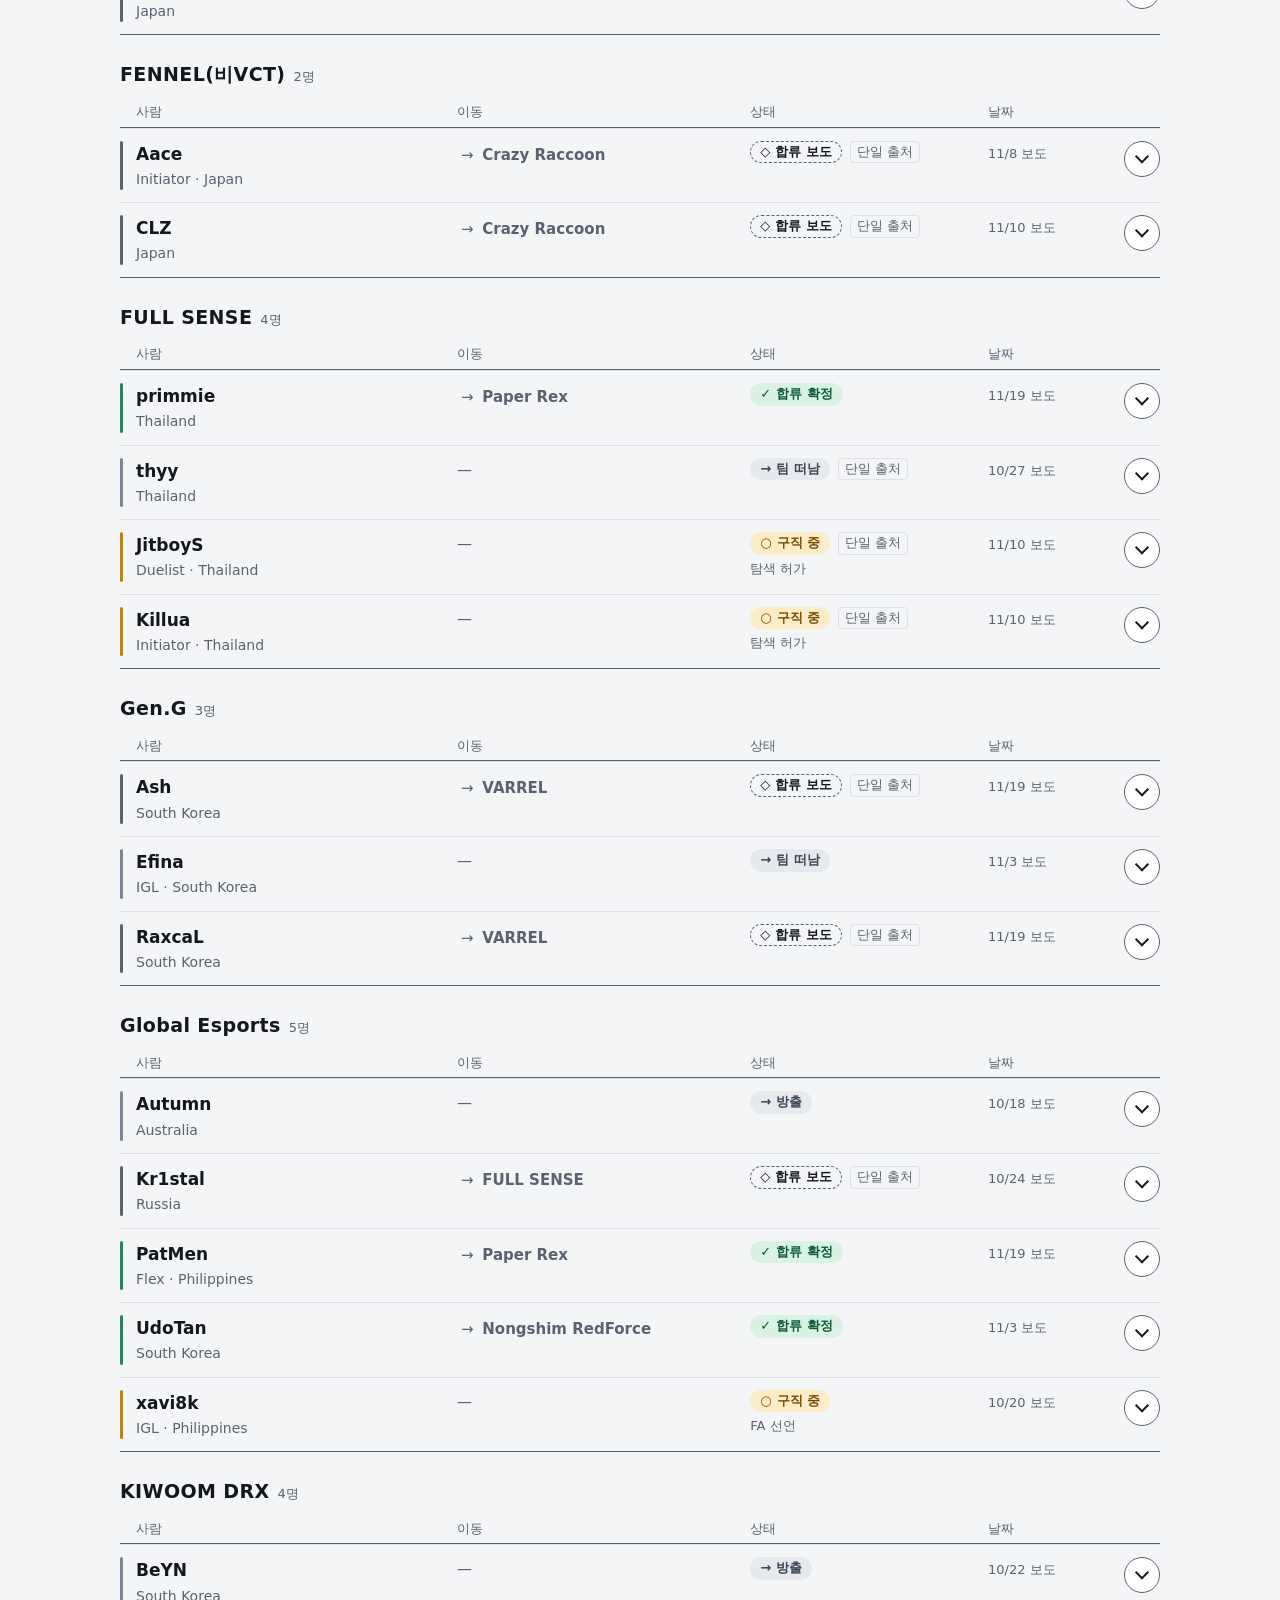
==== commit 78fd043f: "시트 반영 2026-11-22 09:36 (KST): LFT 선수 1명 추가, 이적·관망·인물 갱신" ====
--- a/index.html
+++ b/index.html
@@ -20,7 +20,7 @@
   <header class="top">
     <div class="top-text">
       <h1 class="site" id="site" data-i18n="site.heading">발로란트 VCT 선수 이적 현황</h1>
-      <p class="lede"><span class="intro">2026 시즌이 끝나면서 팀을 떠나거나 새 팀을 찾는 선수와 코치를 정리했습니다.</span> <span class="more">LFT와 FA는 둘 다 새 팀을 찾는 중이라는 뜻입니다.</span> 2026-11-21 09:37 기준입니다.</p>
+      <p class="lede"><span class="intro">2026 시즌이 끝나면서 팀을 떠나거나 새 팀을 찾는 선수와 코치를 정리했습니다.</span> <span class="more">LFT와 FA는 둘 다 새 팀을 찾는 중이라는 뜻입니다.</span> 2026-11-22 09:36 기준입니다.</p>
     </div>
     <div class="top-side">
     <div class="top-prefs">
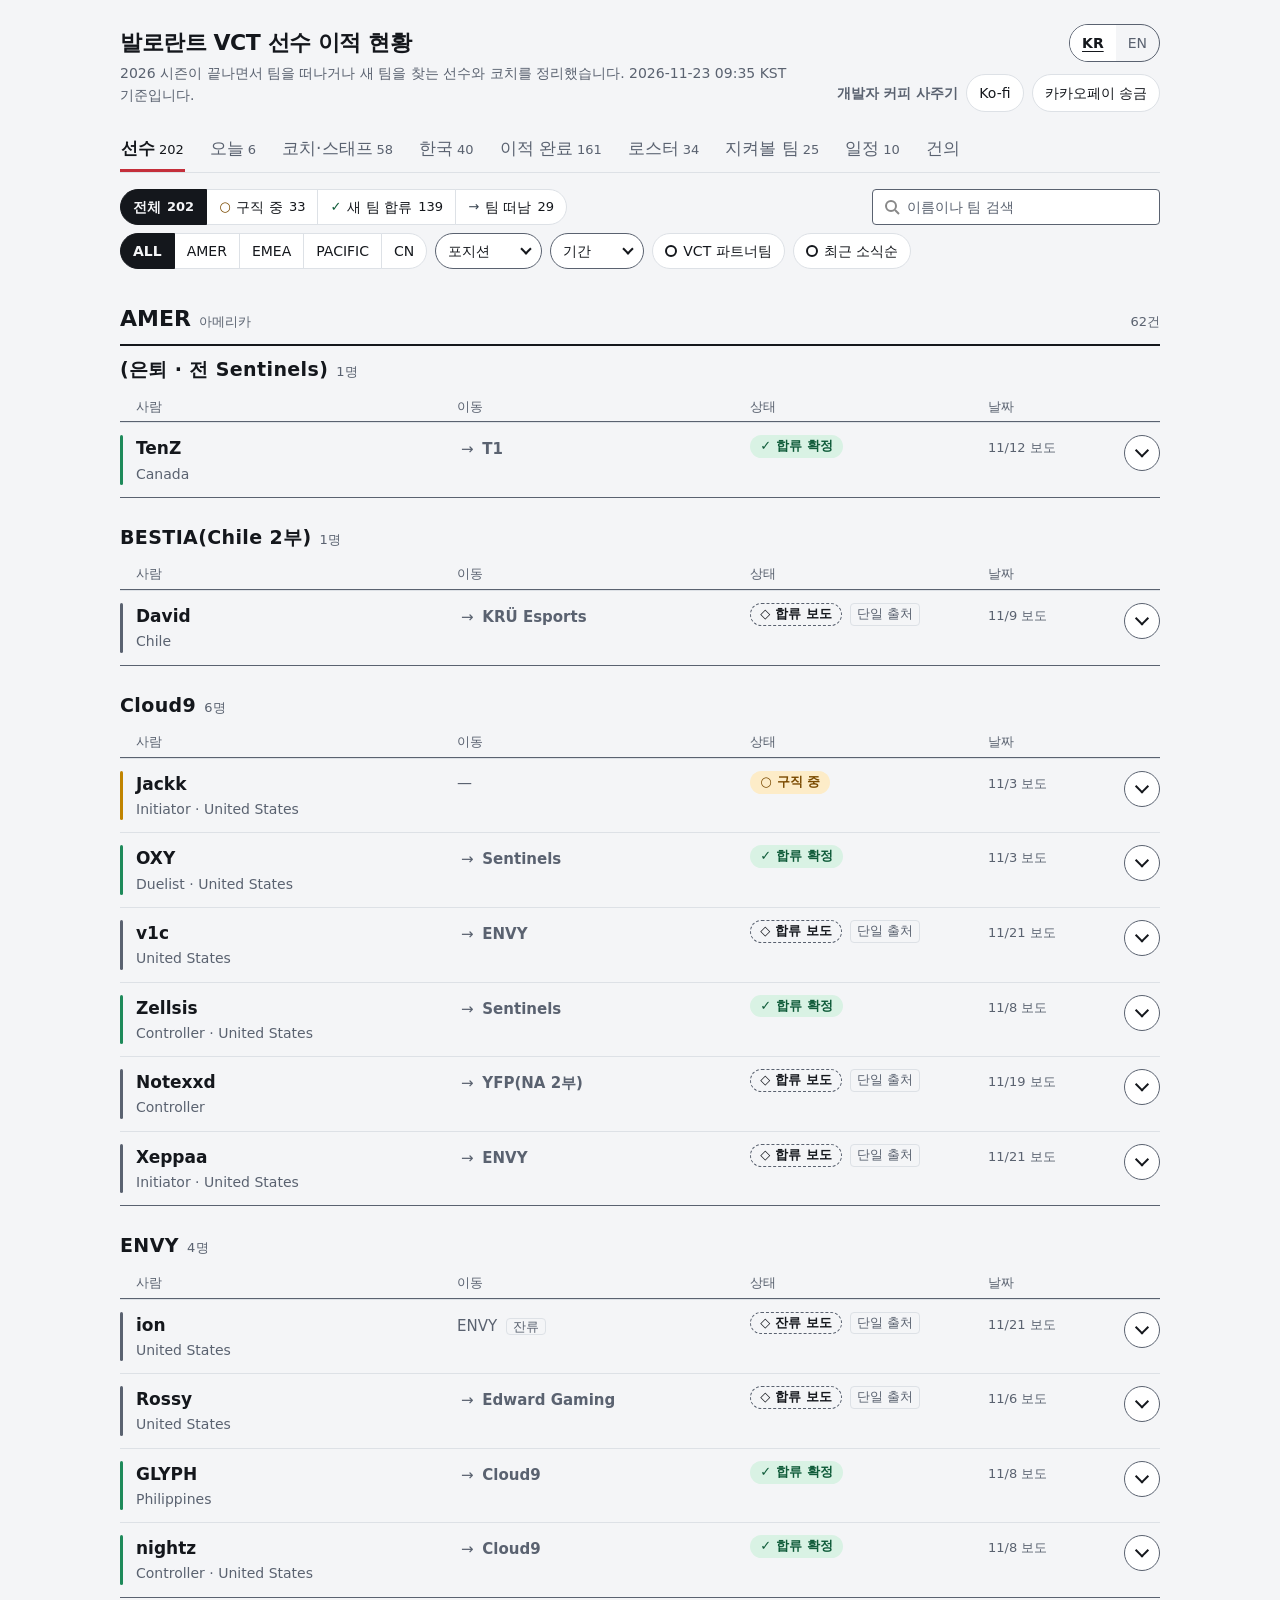
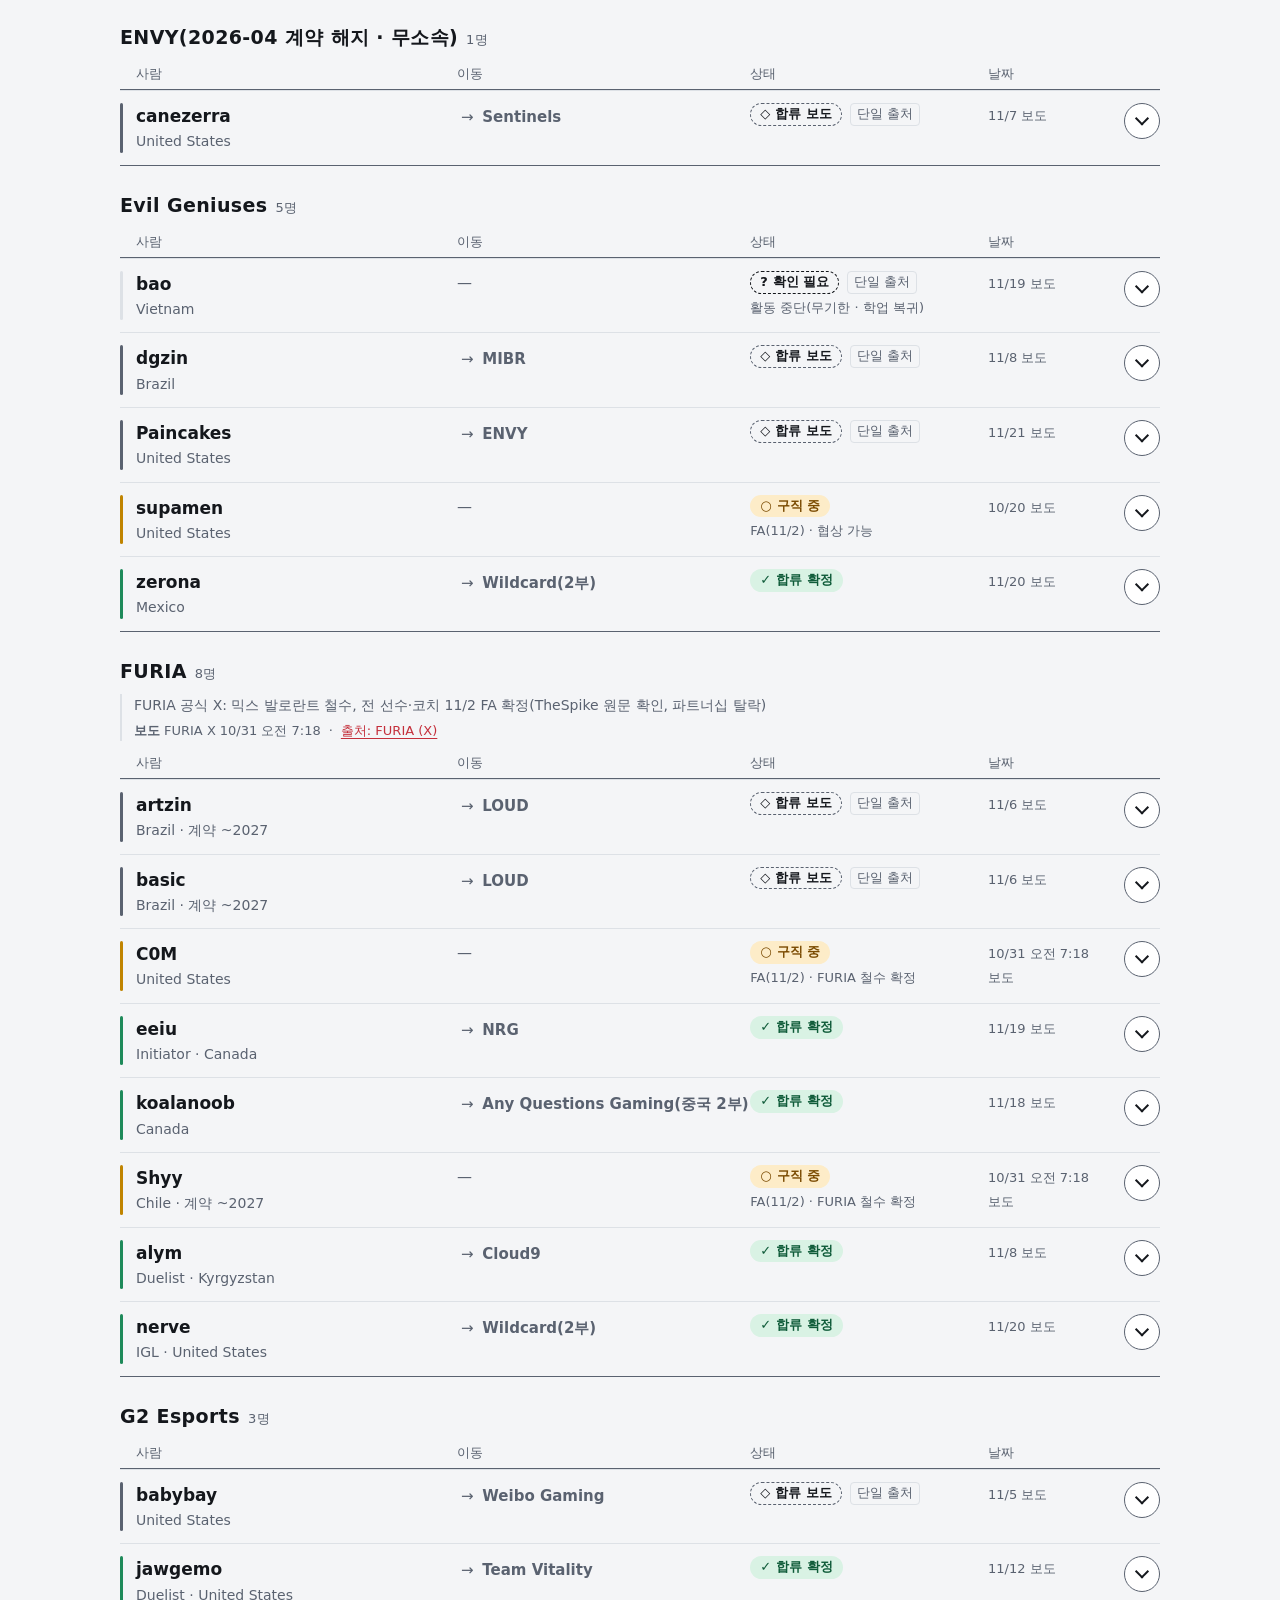
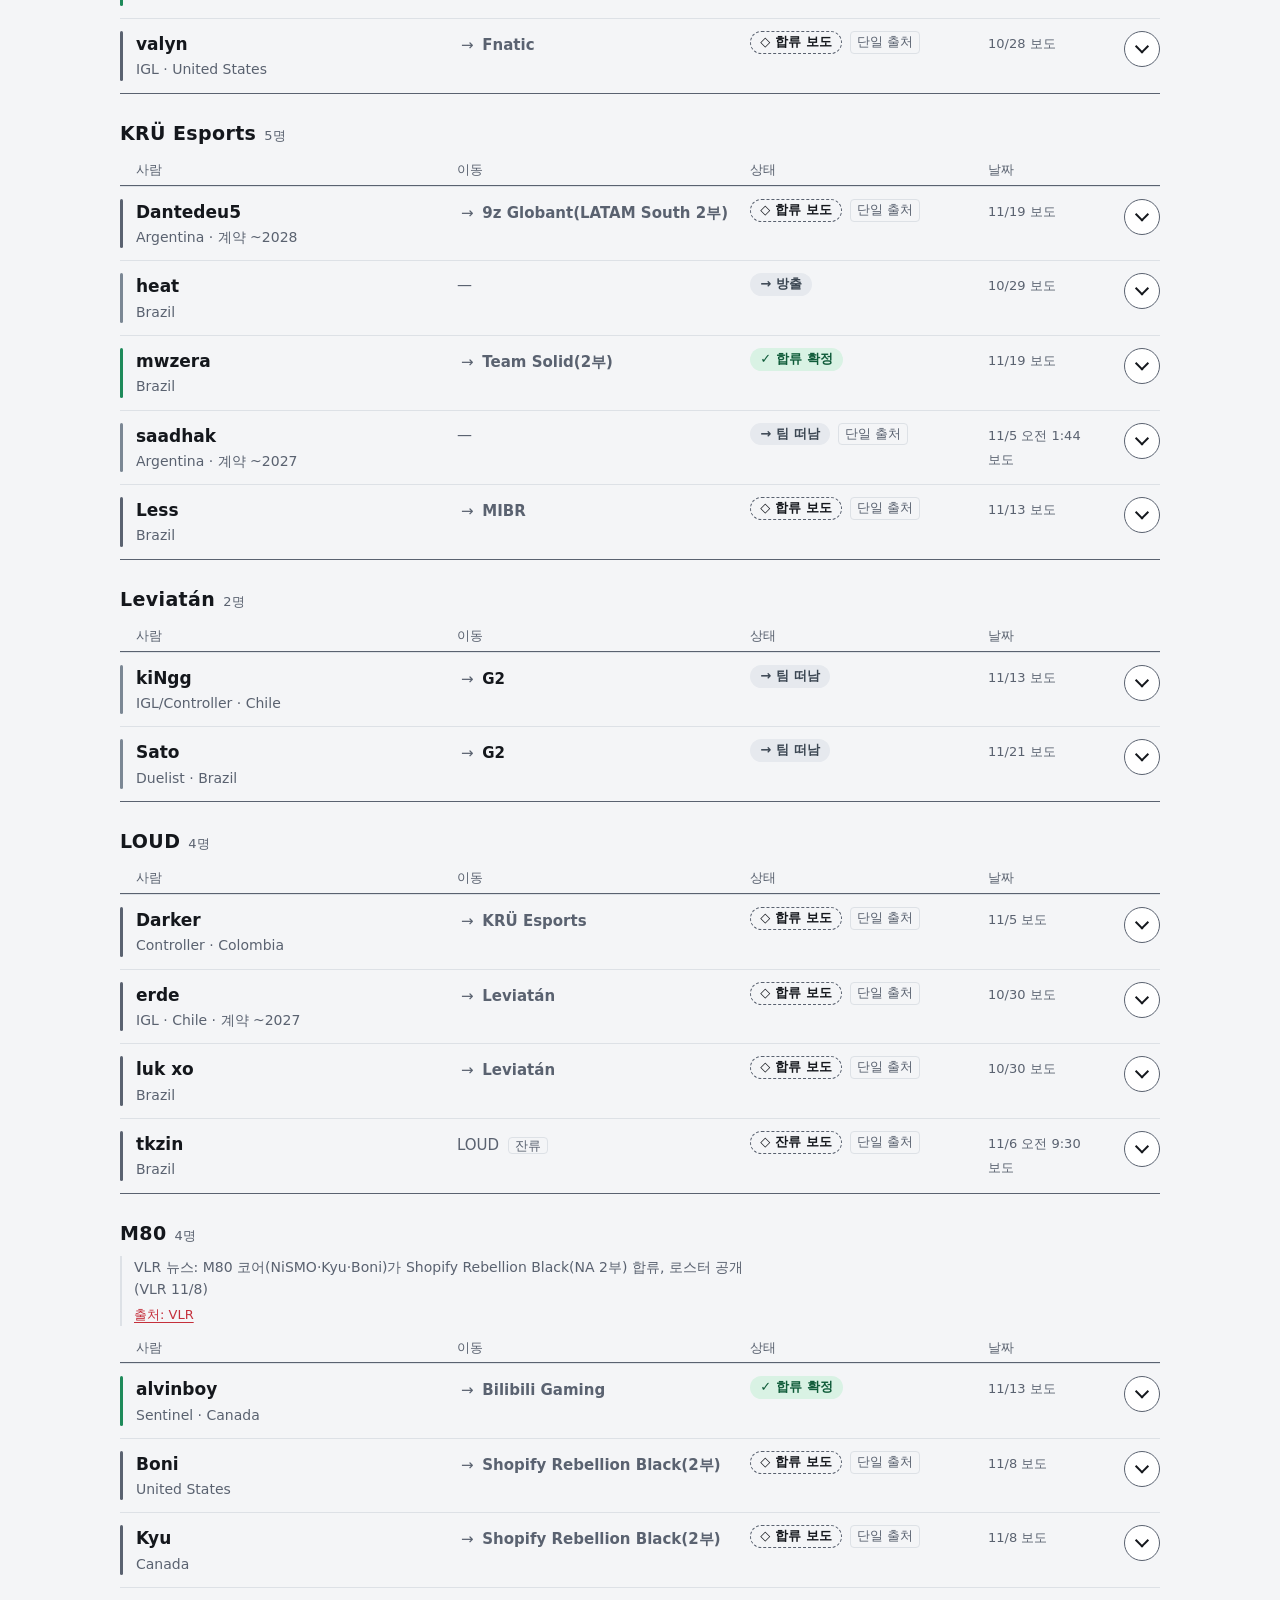
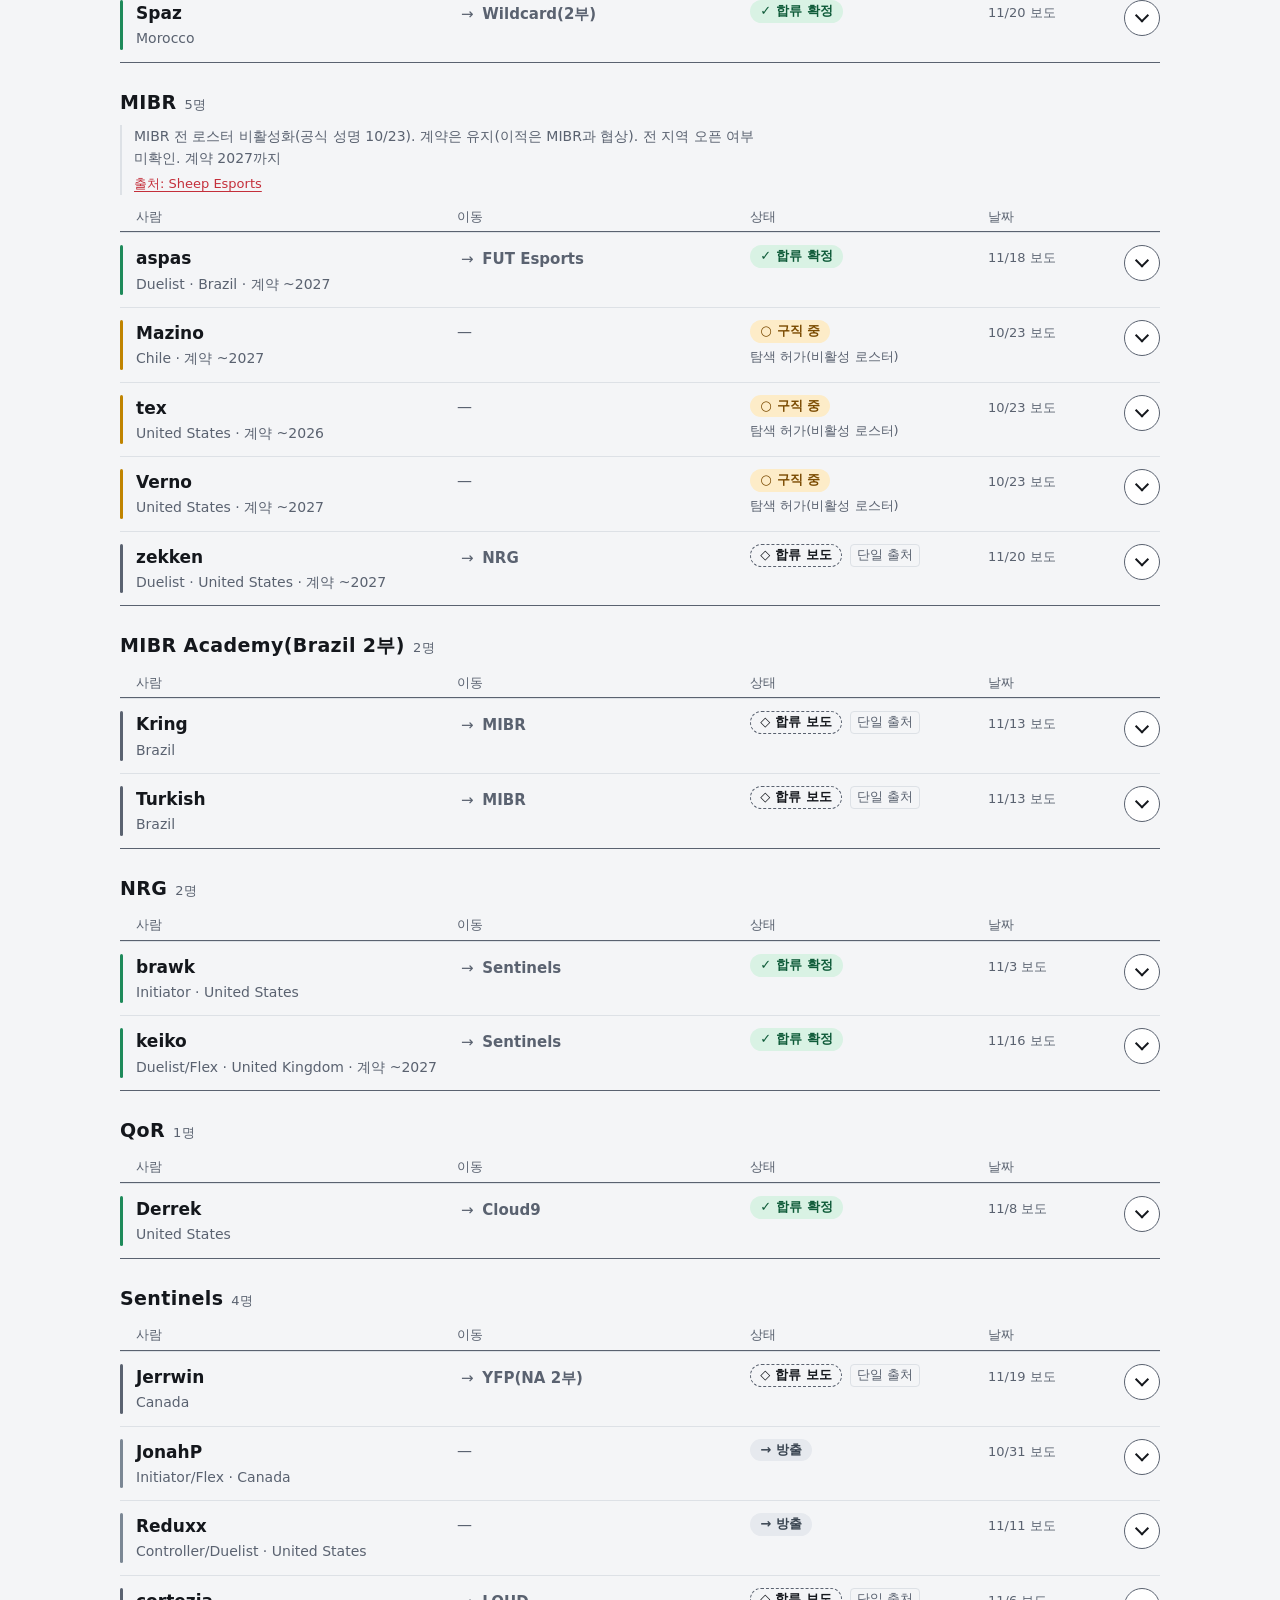
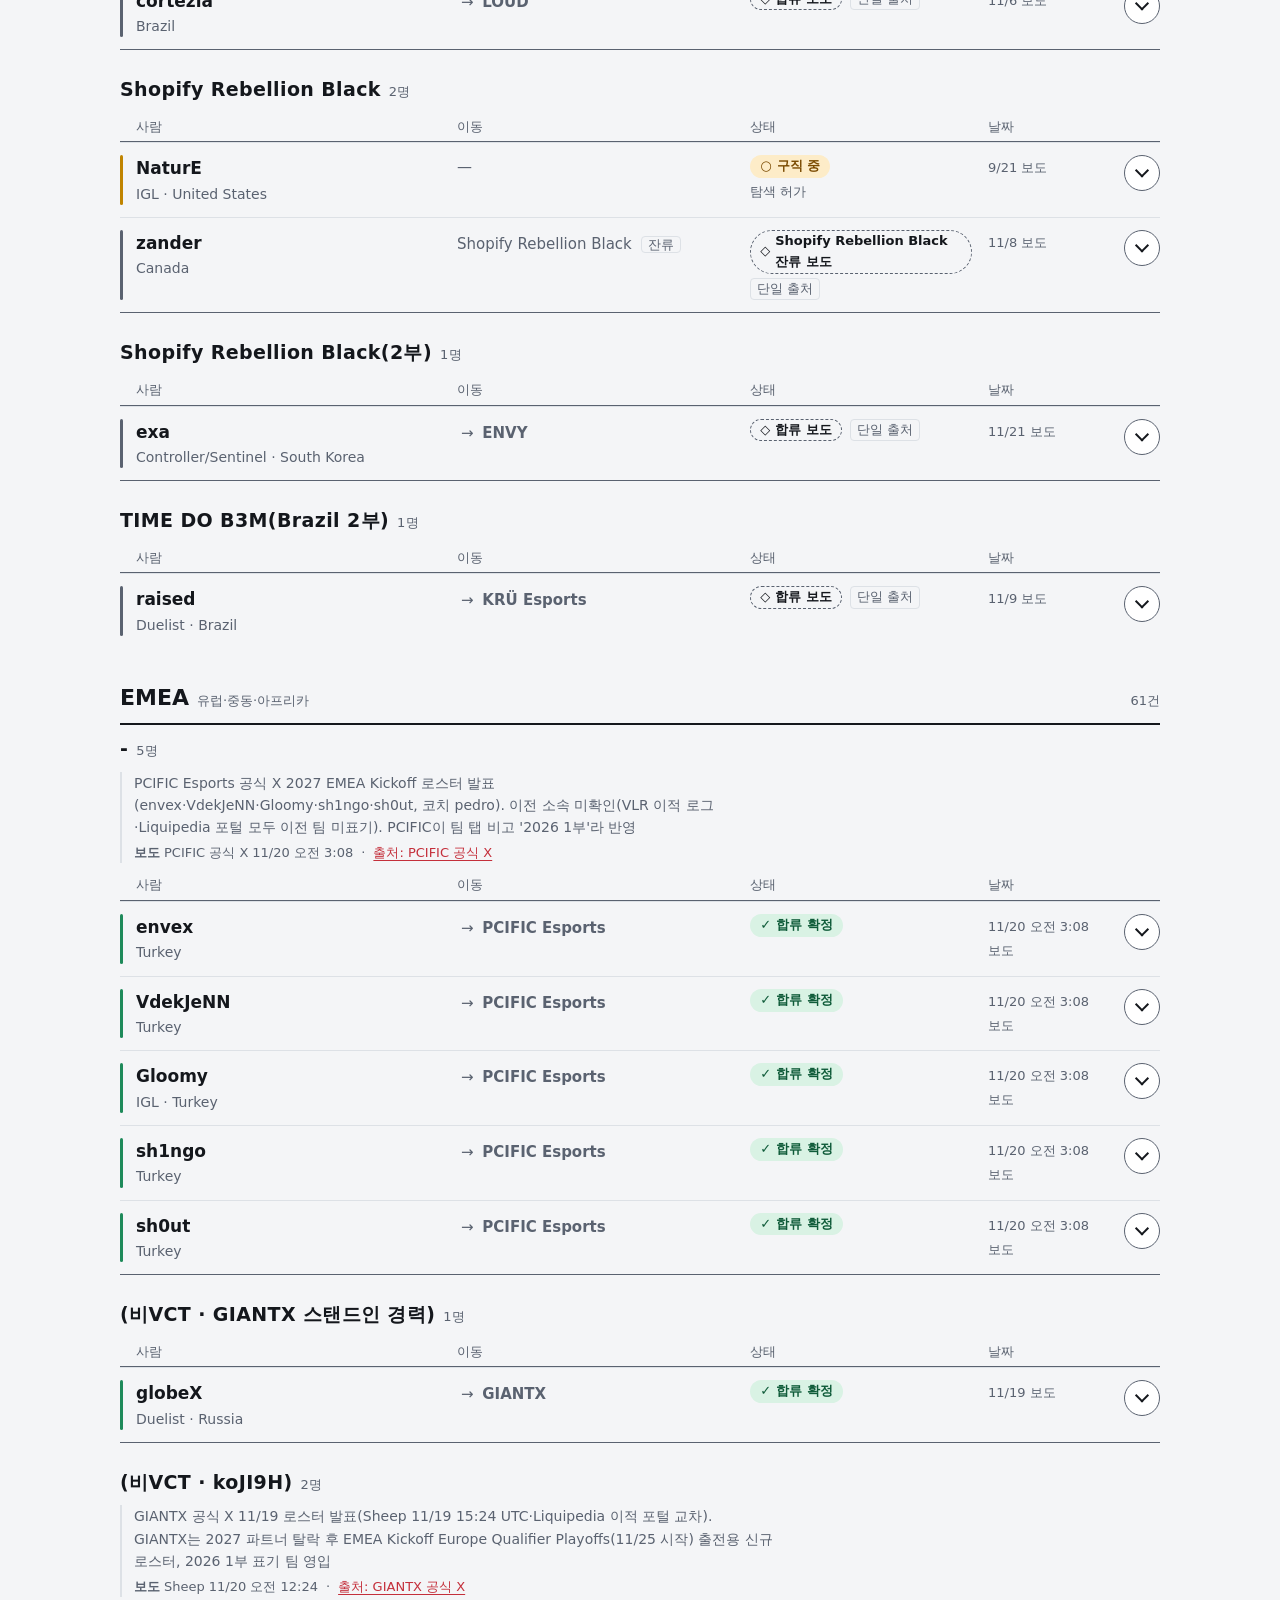
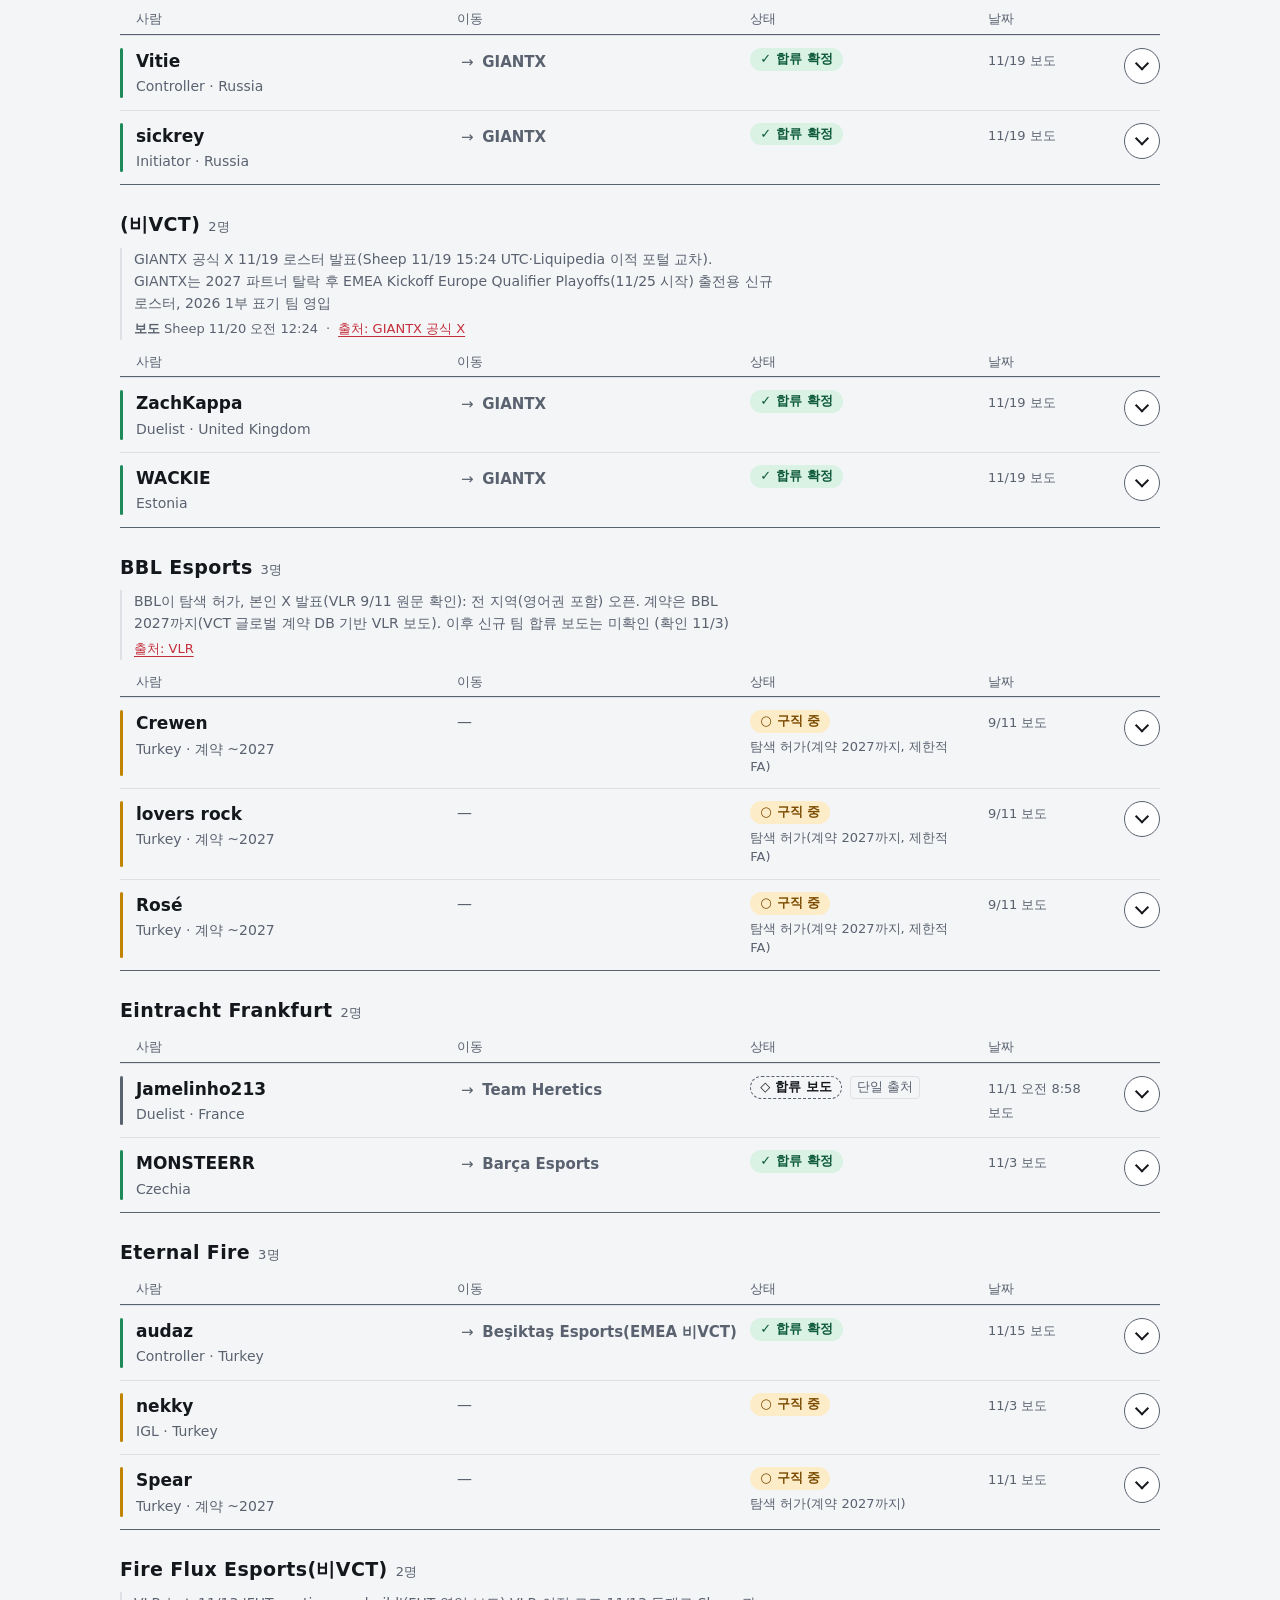
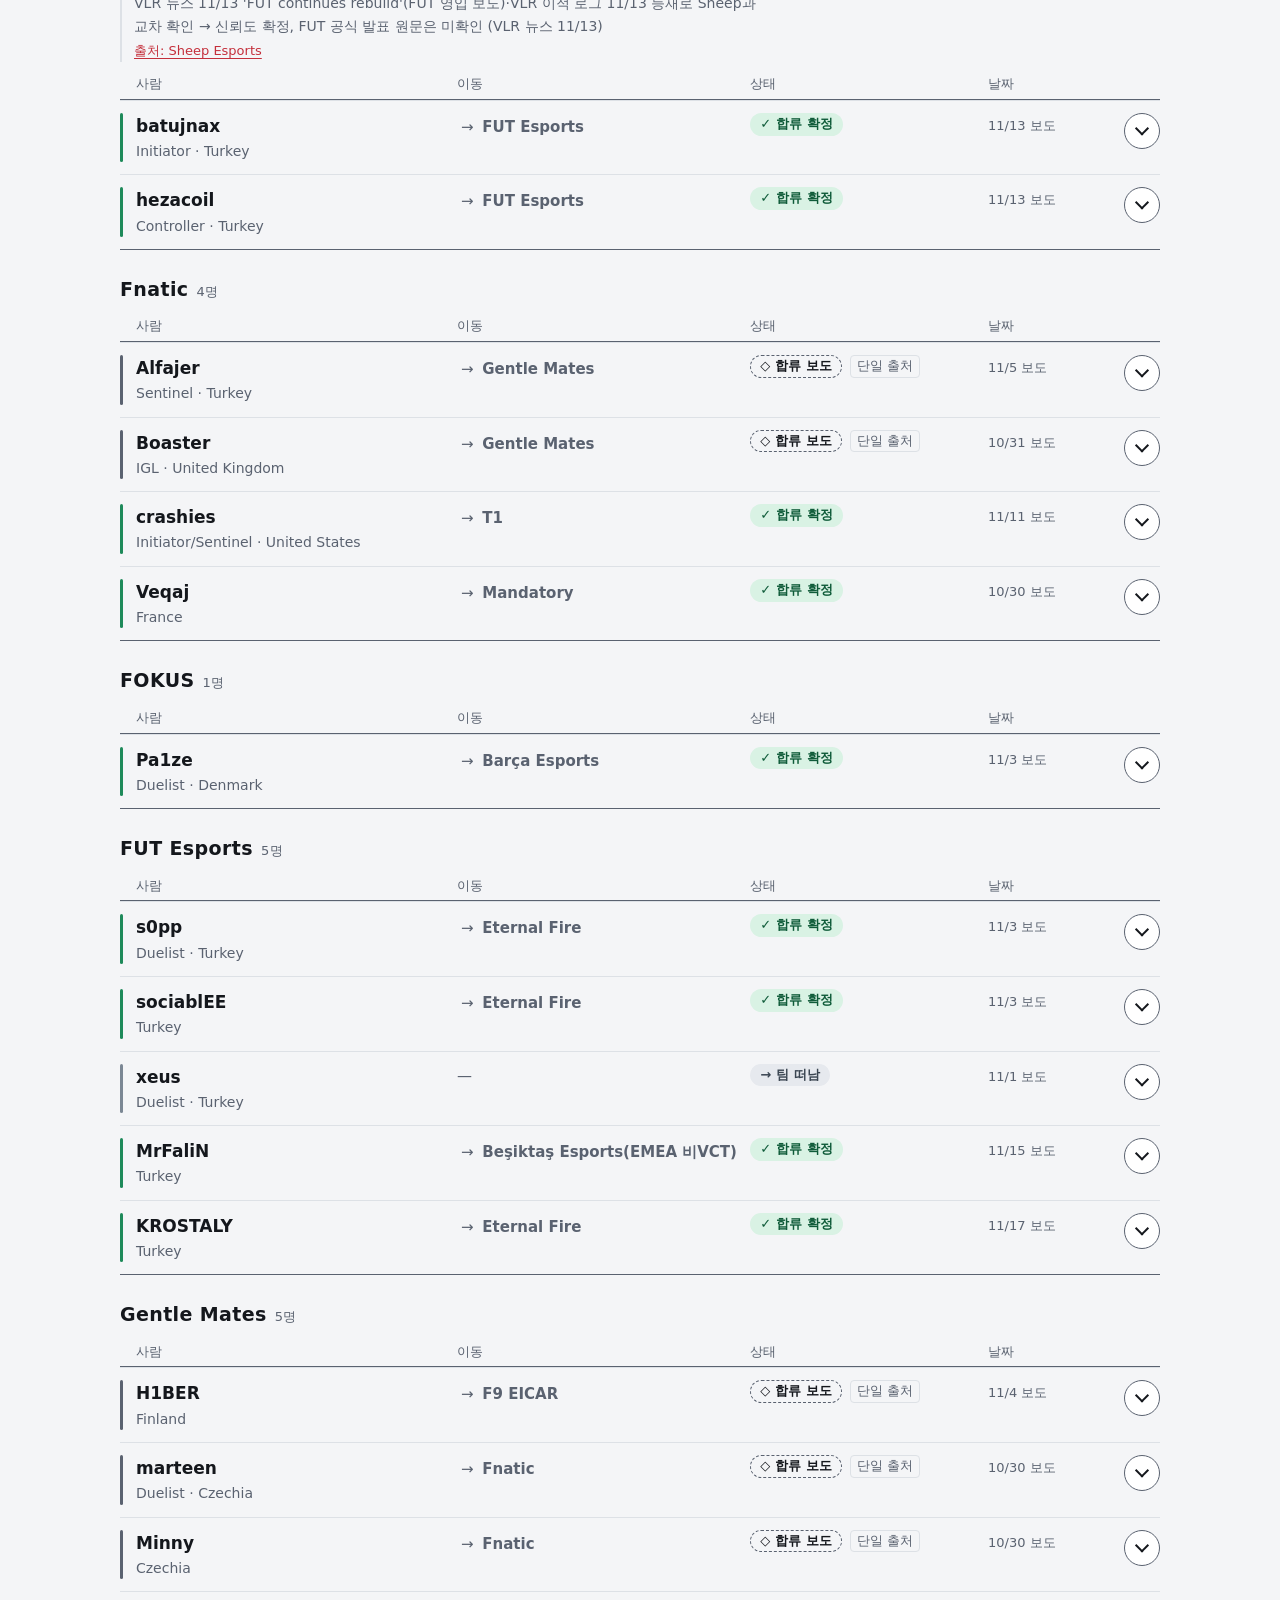
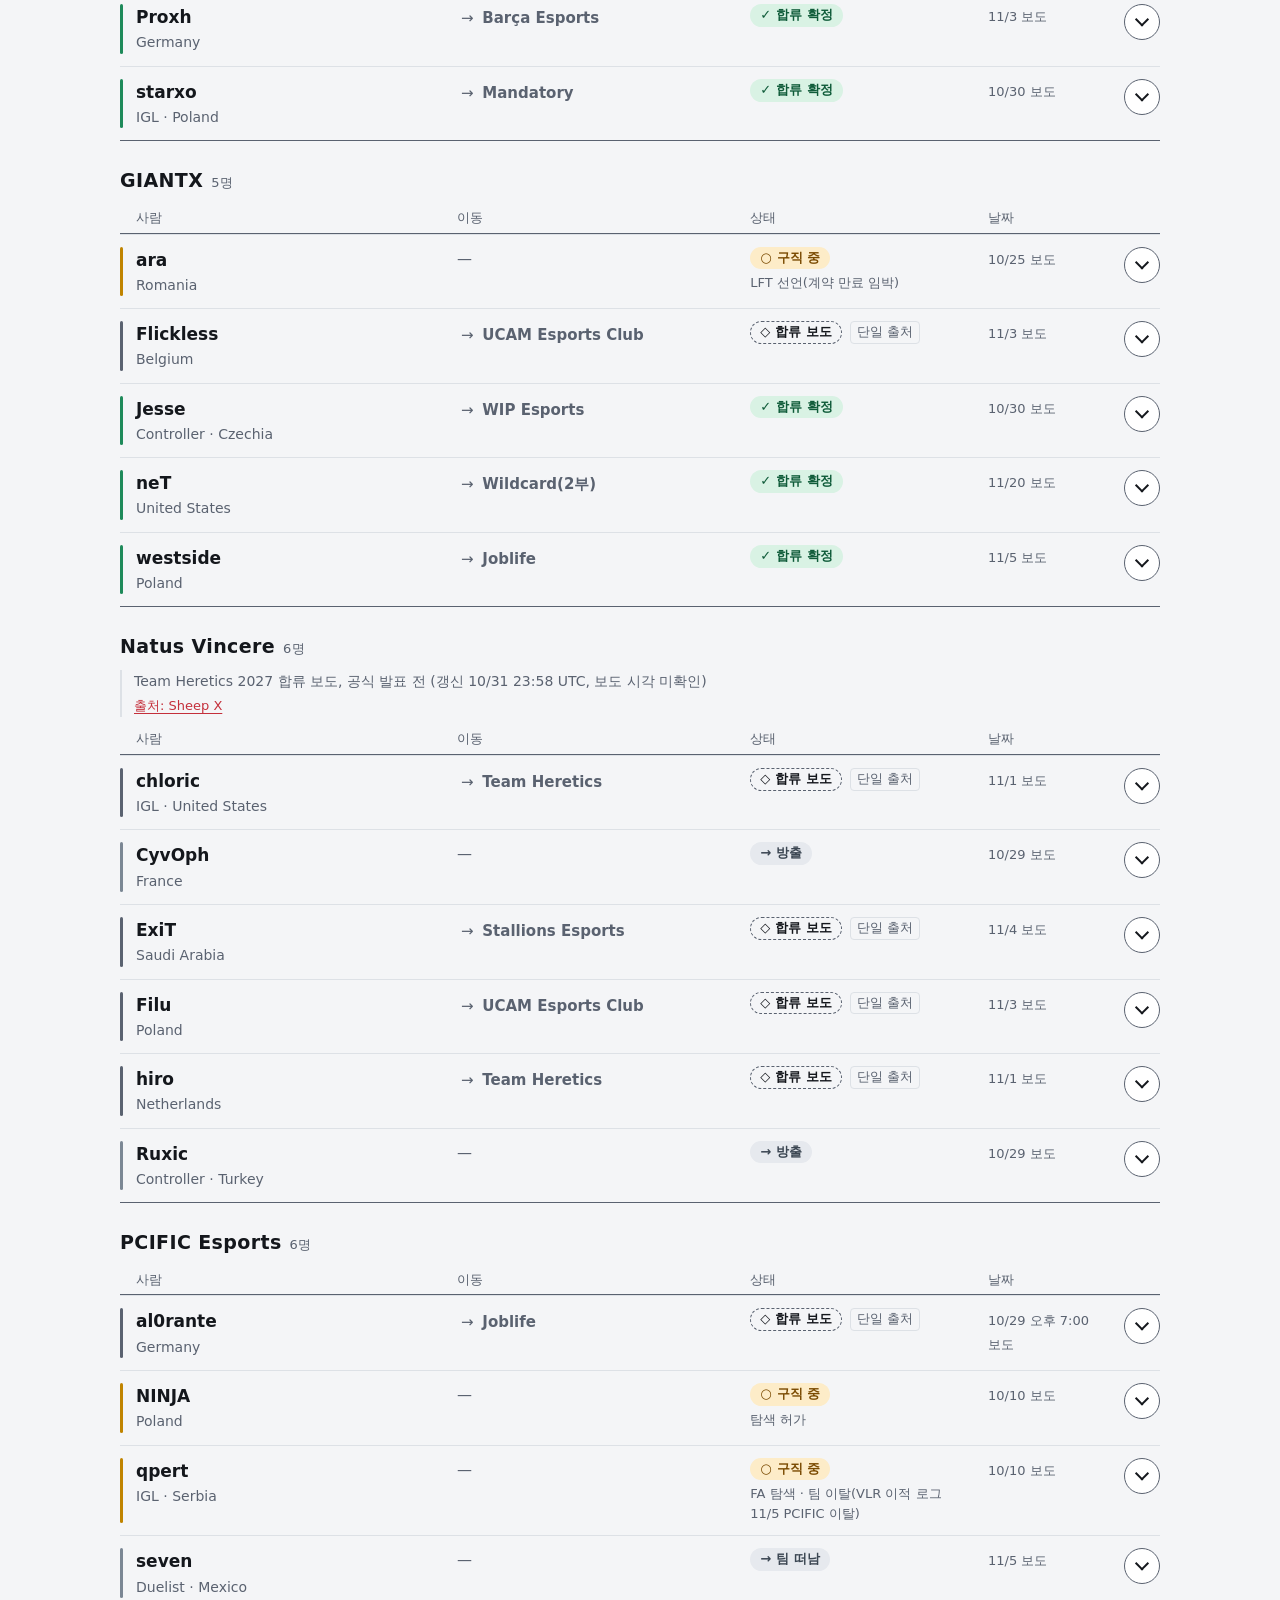
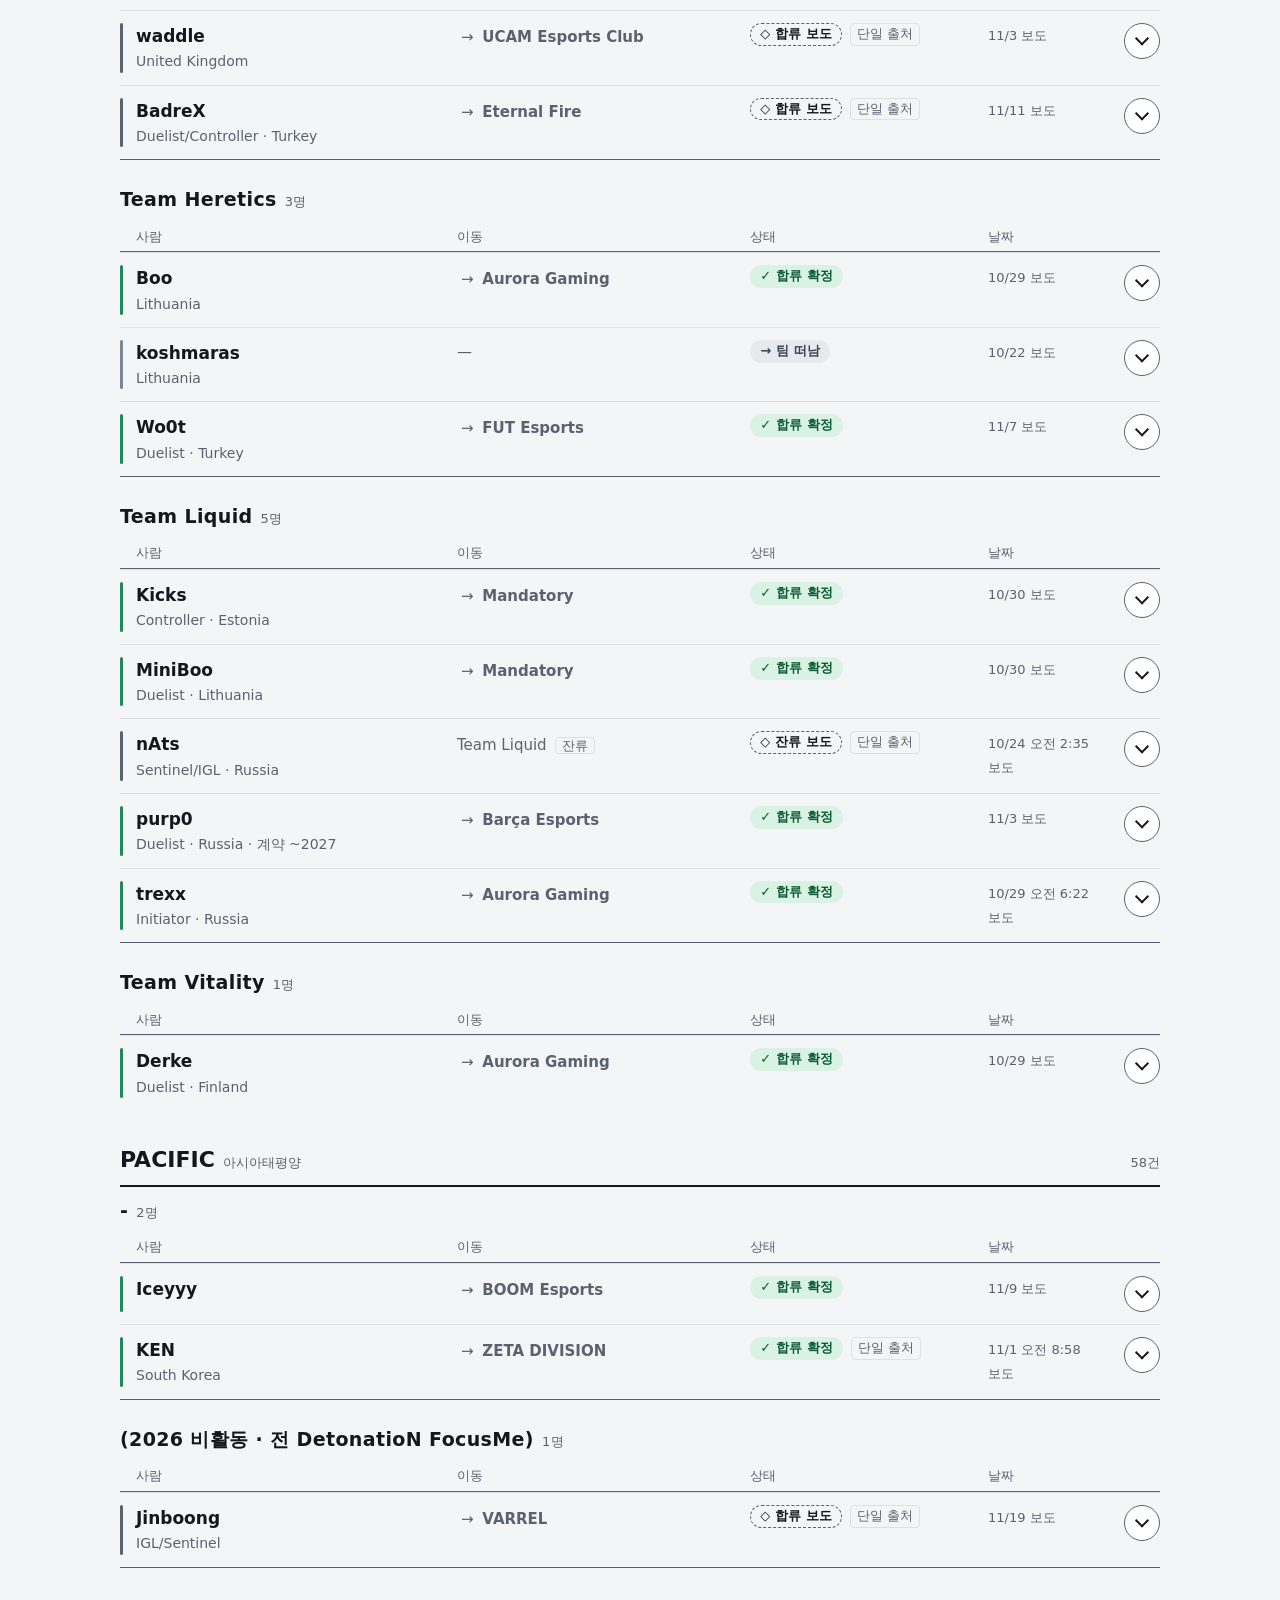
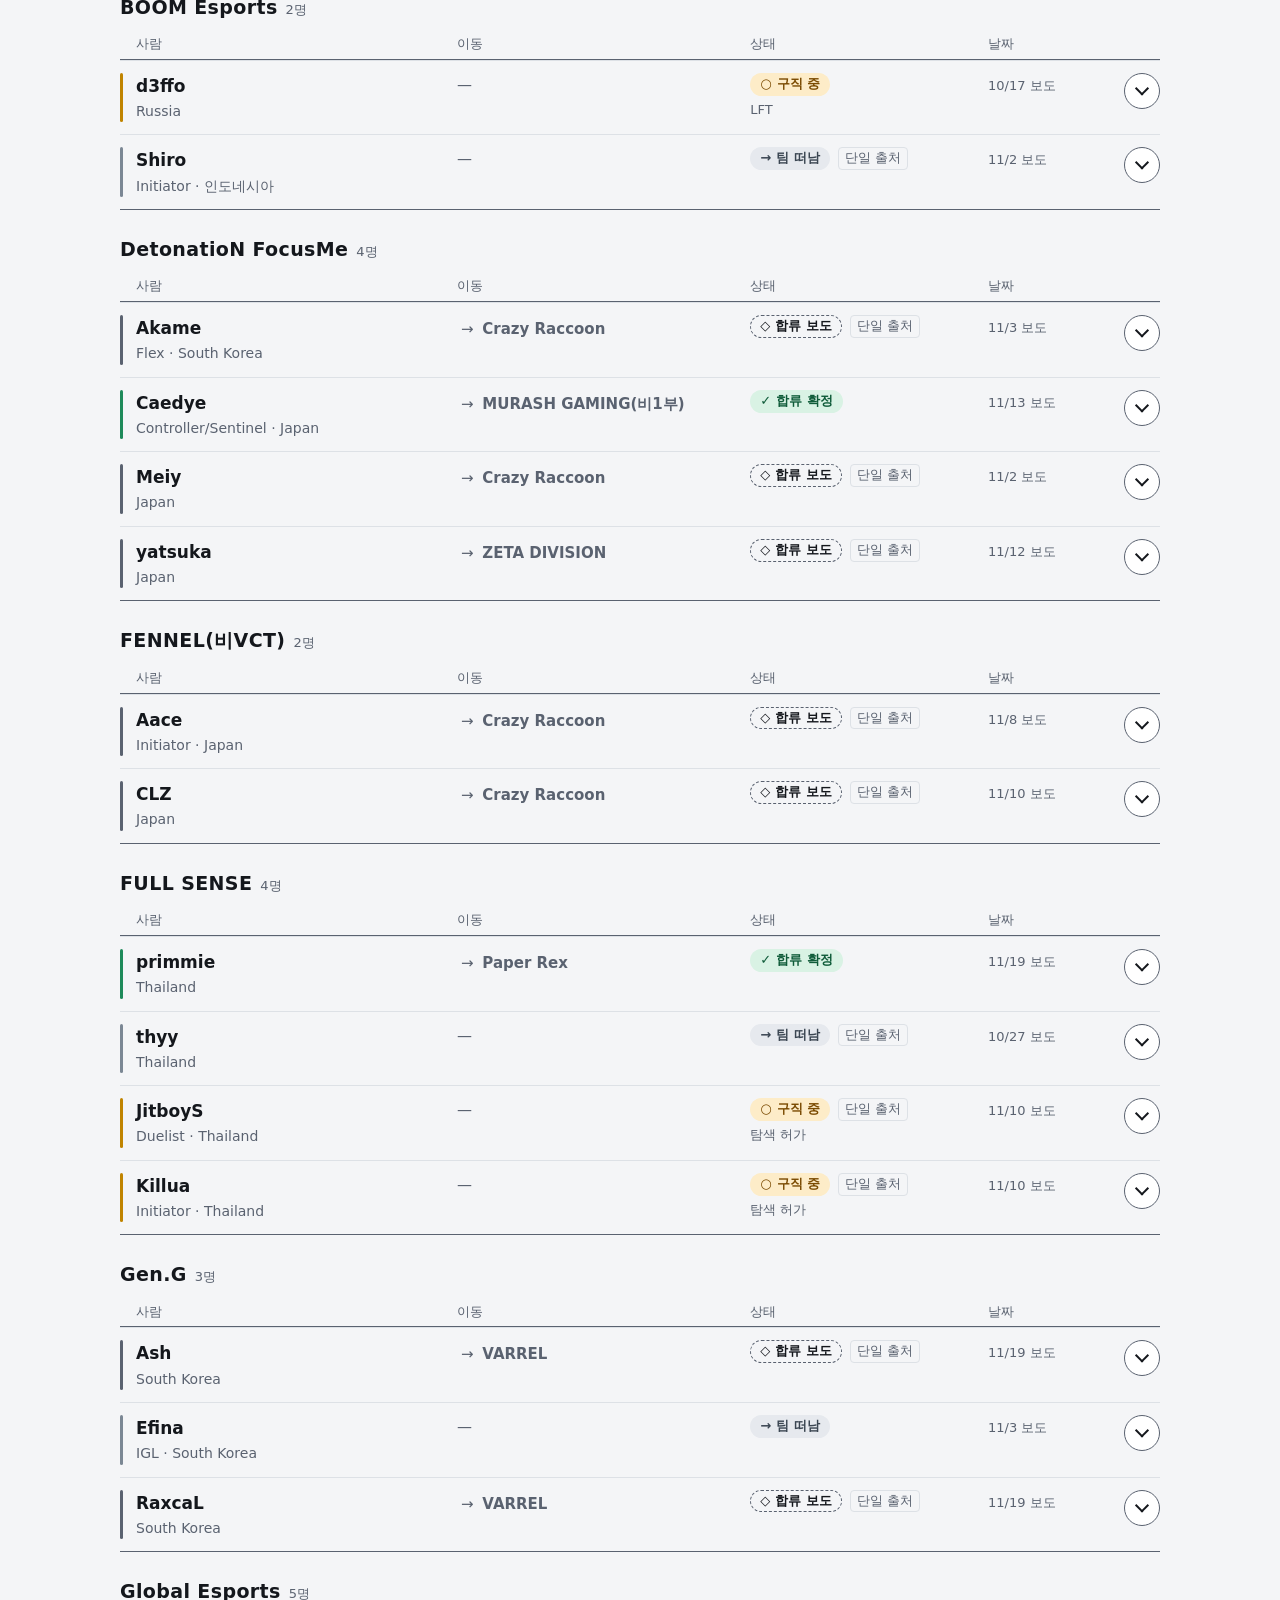
==== commit cc595714: "시트 반영 2026-11-23 09:35 (KST): 관망·인물·팀·이적 갱신, 영문 번역 +12" ====
--- a/index.html
+++ b/index.html
@@ -20,7 +20,7 @@
   <header class="top">
     <div class="top-text">
       <h1 class="site" id="site" data-i18n="site.heading">발로란트 VCT 선수 이적 현황</h1>
-      <p class="lede"><span class="intro">2026 시즌이 끝나면서 팀을 떠나거나 새 팀을 찾는 선수와 코치를 정리했습니다.</span> <span class="more">LFT와 FA는 둘 다 새 팀을 찾는 중이라는 뜻입니다.</span> 2026-11-22 09:36 기준입니다.</p>
+      <p class="lede"><span class="intro">2026 시즌이 끝나면서 팀을 떠나거나 새 팀을 찾는 선수와 코치를 정리했습니다.</span> <span class="more">LFT와 FA는 둘 다 새 팀을 찾는 중이라는 뜻입니다.</span> 2026-11-23 09:35 기준입니다.</p>
     </div>
     <div class="top-side">
     <div class="top-prefs">
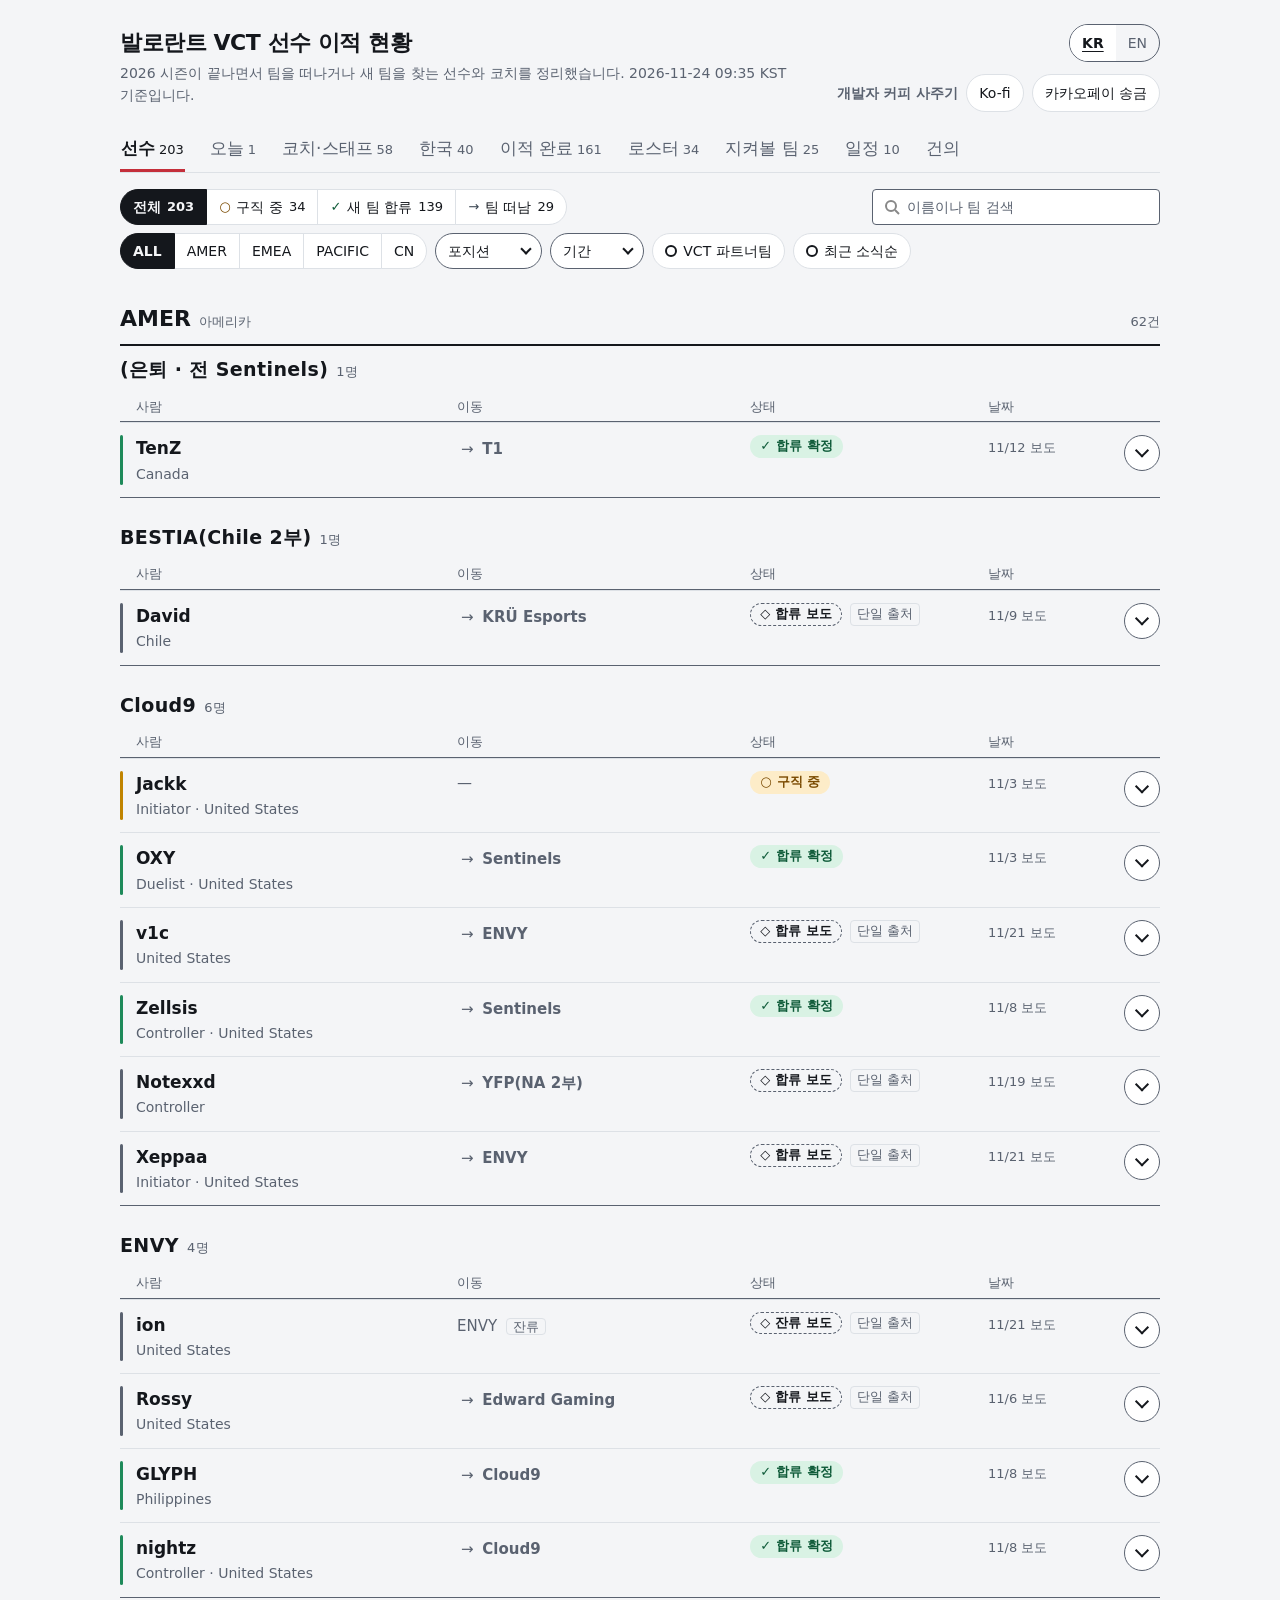
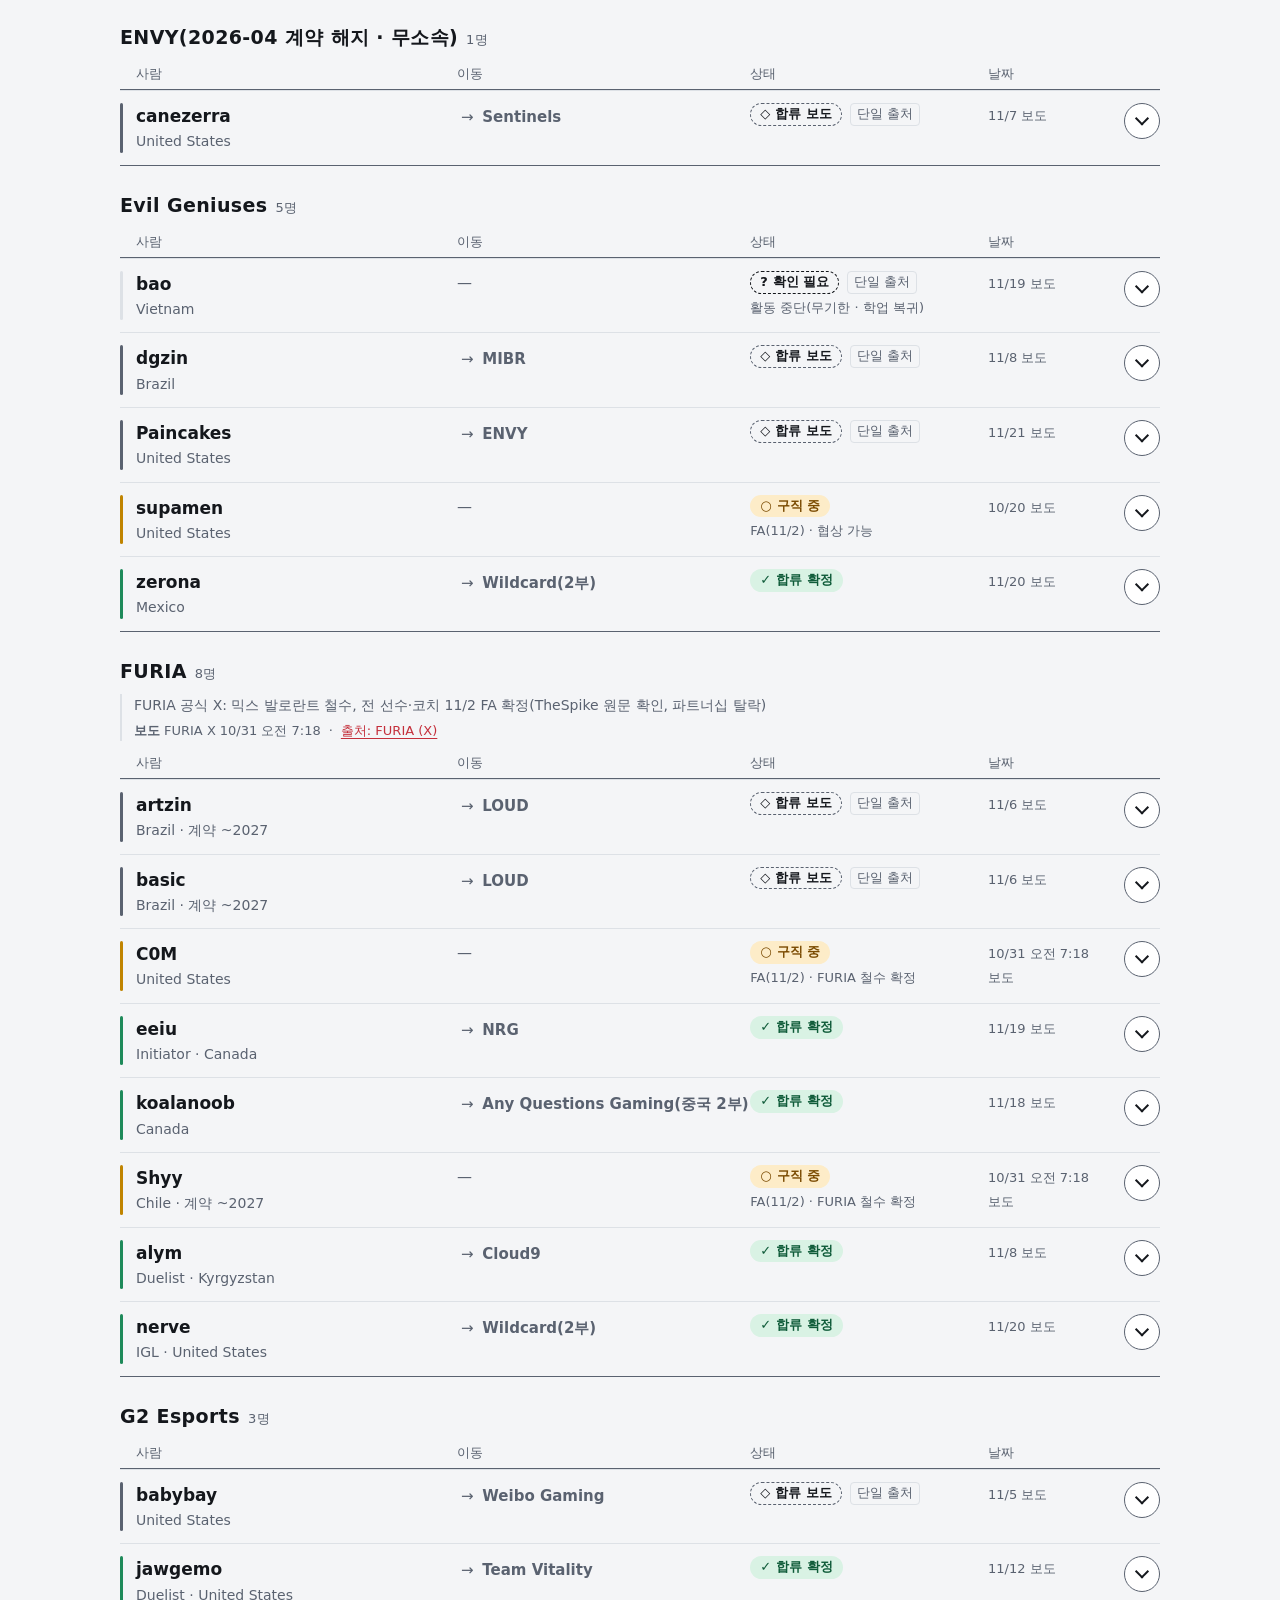
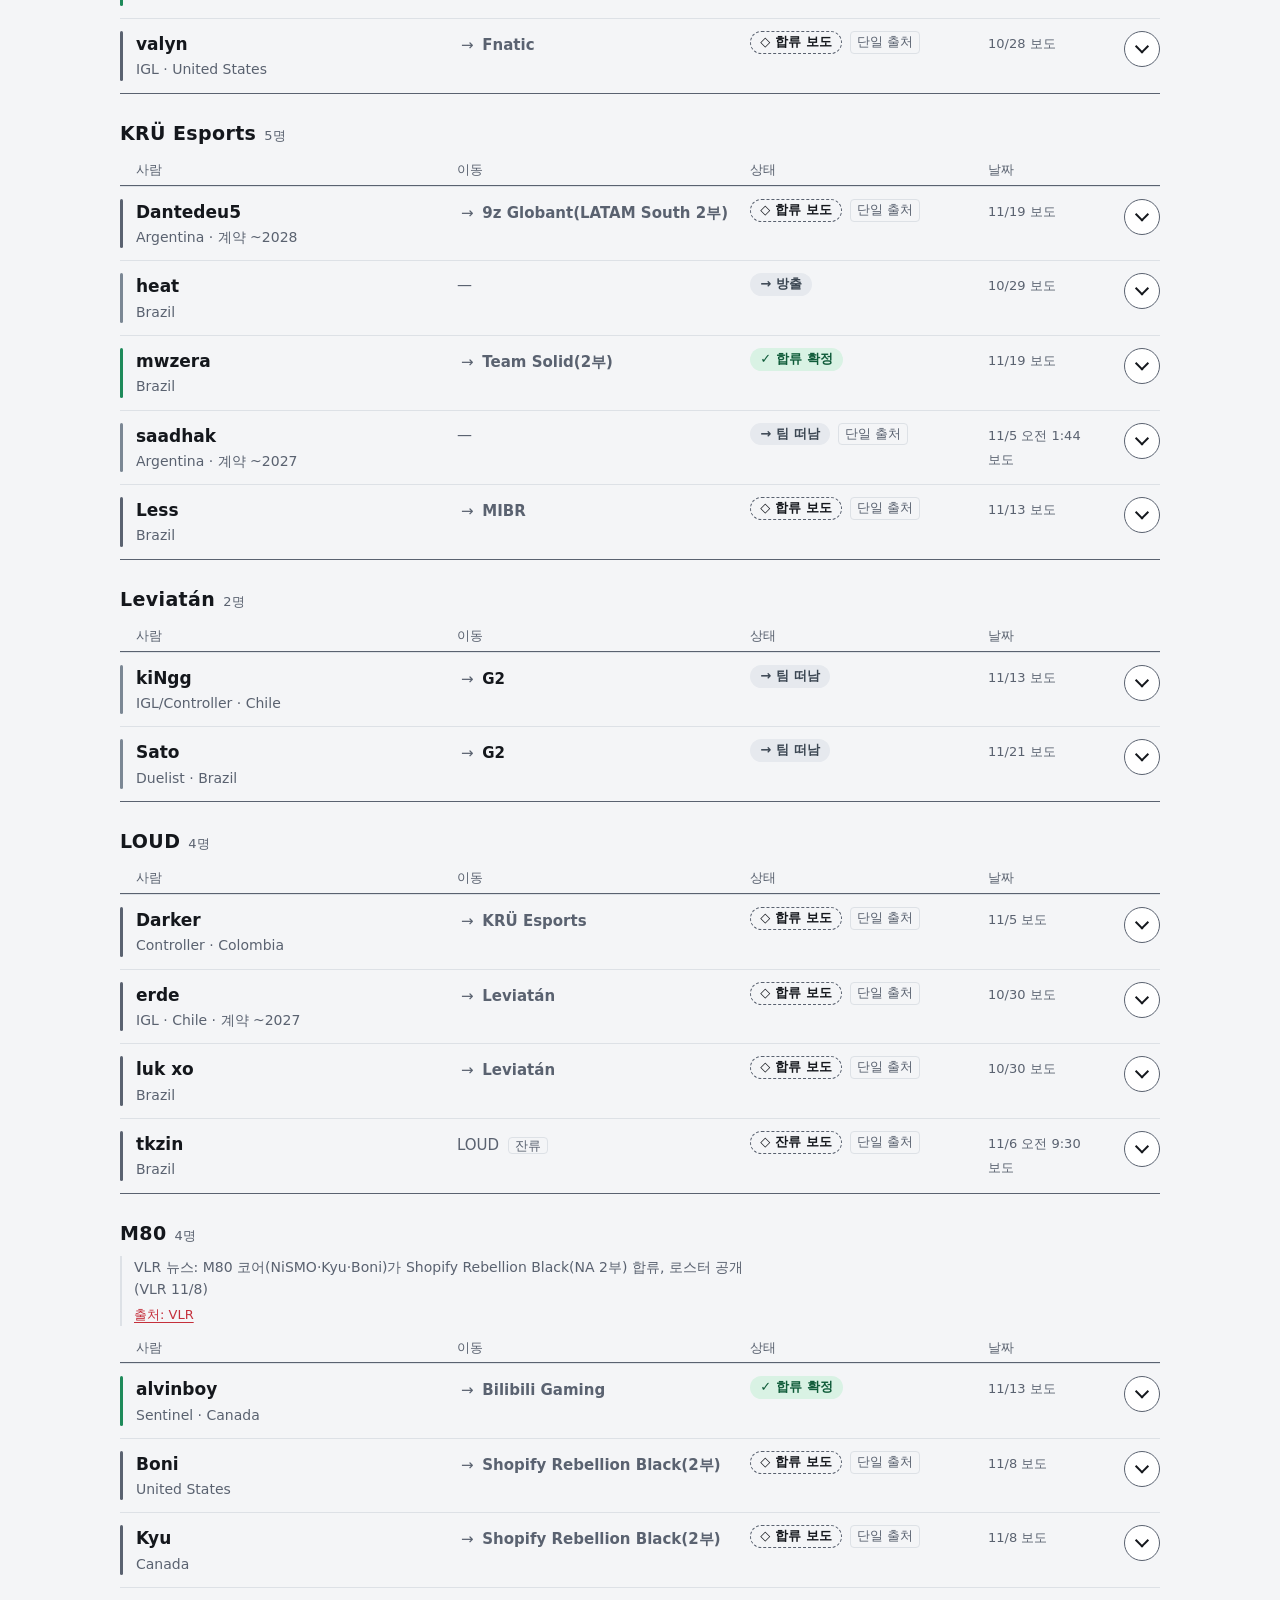
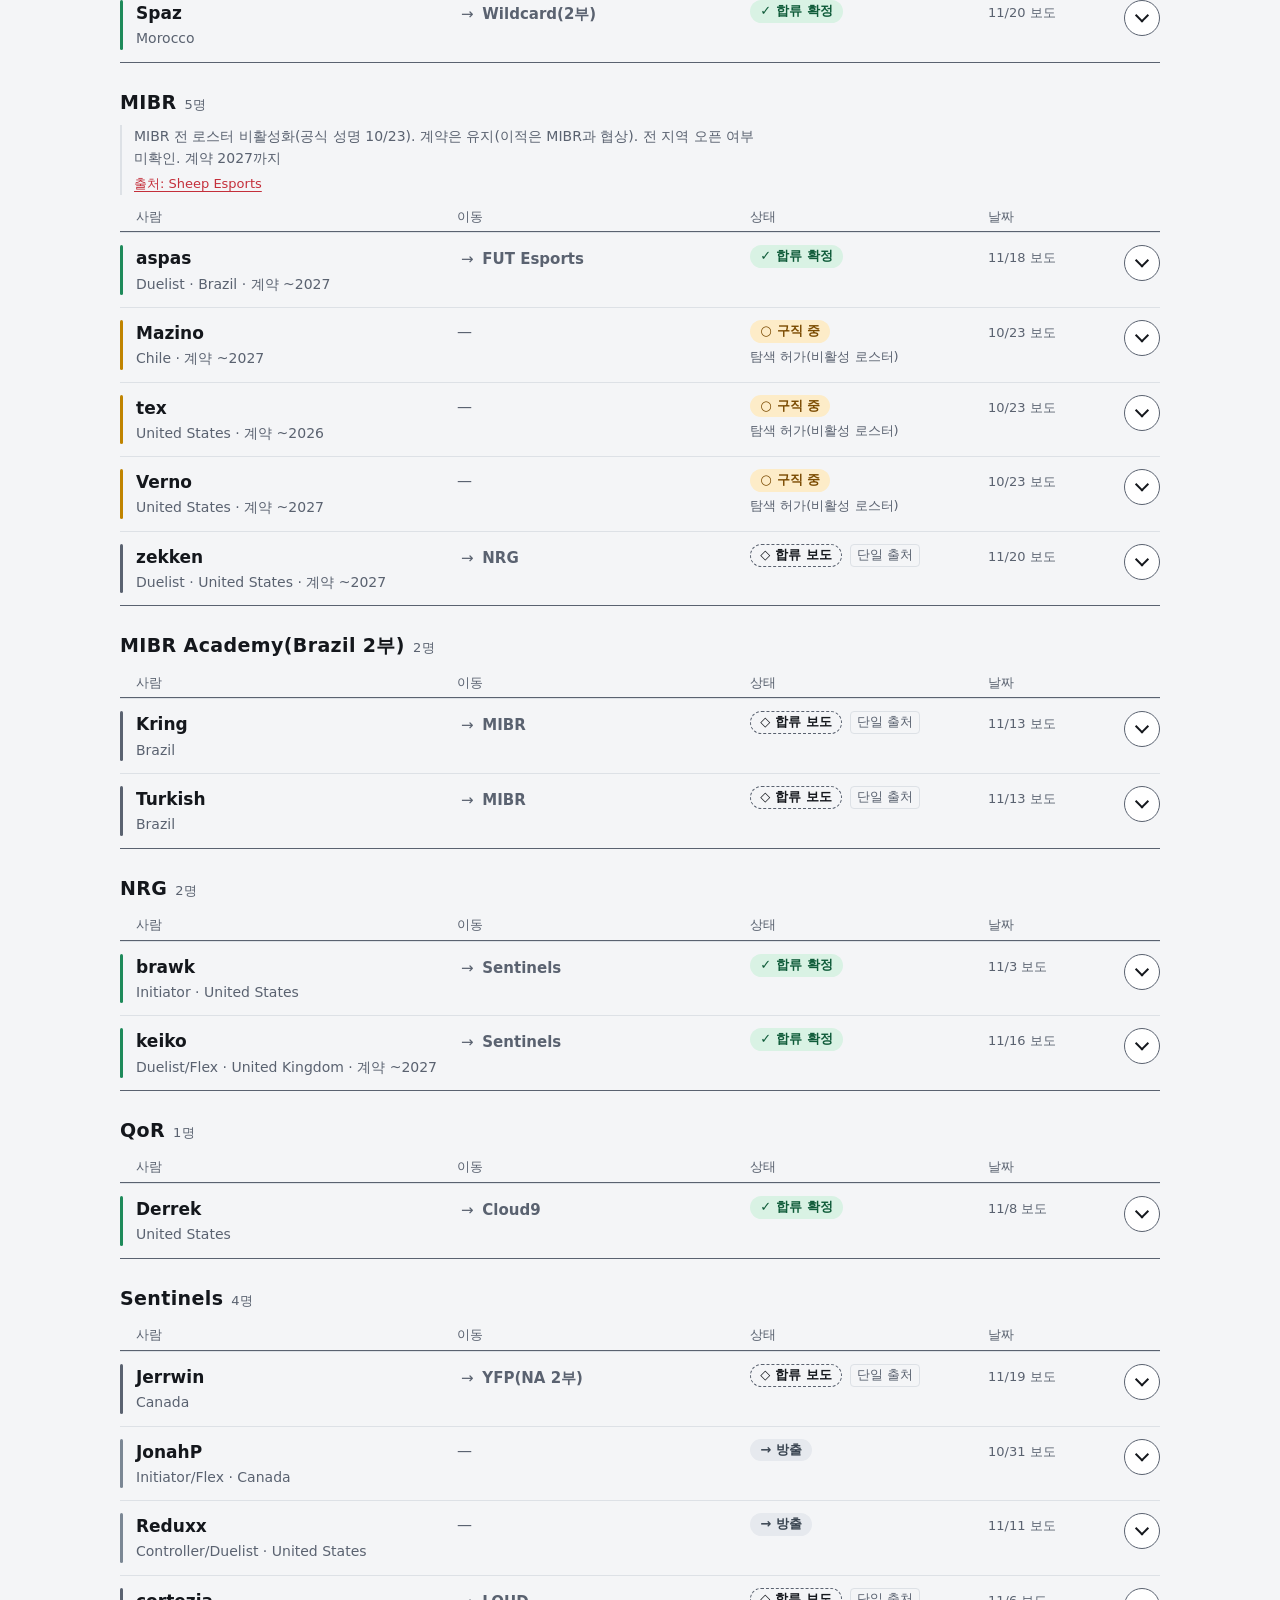
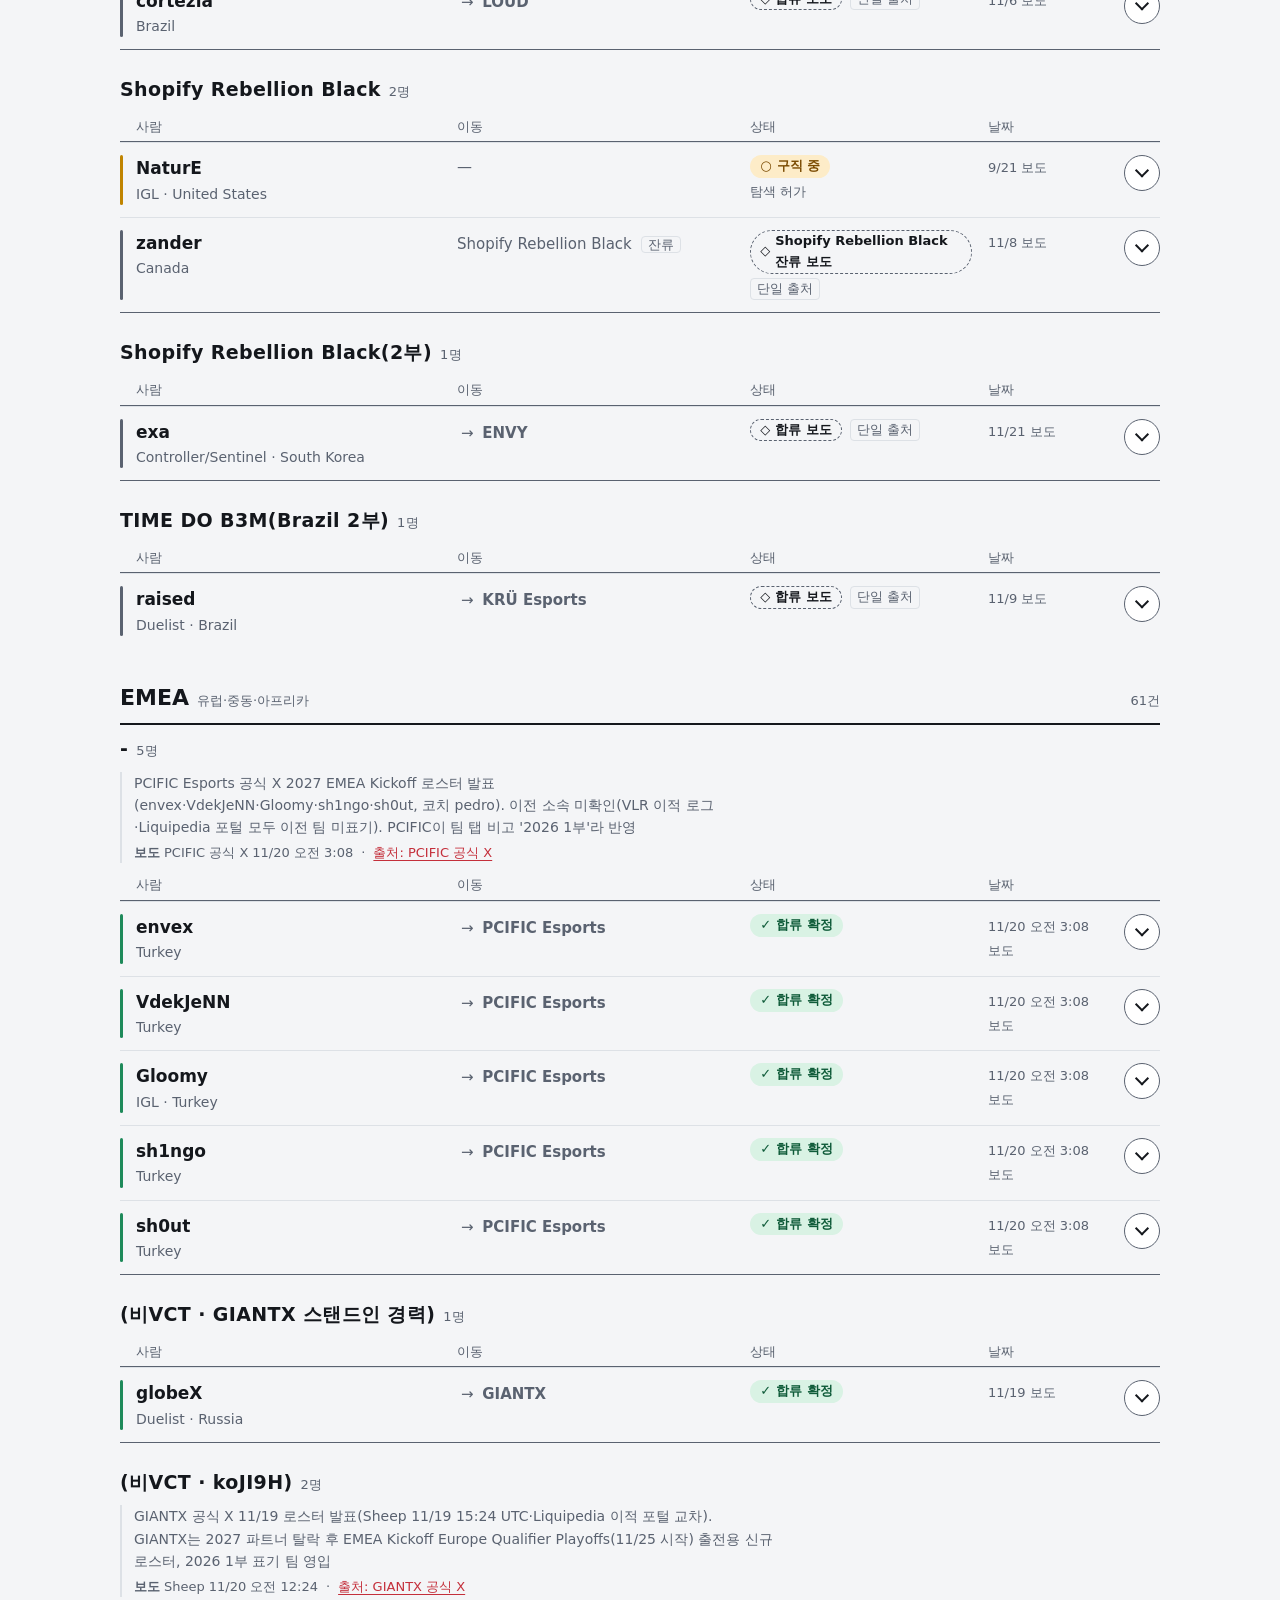
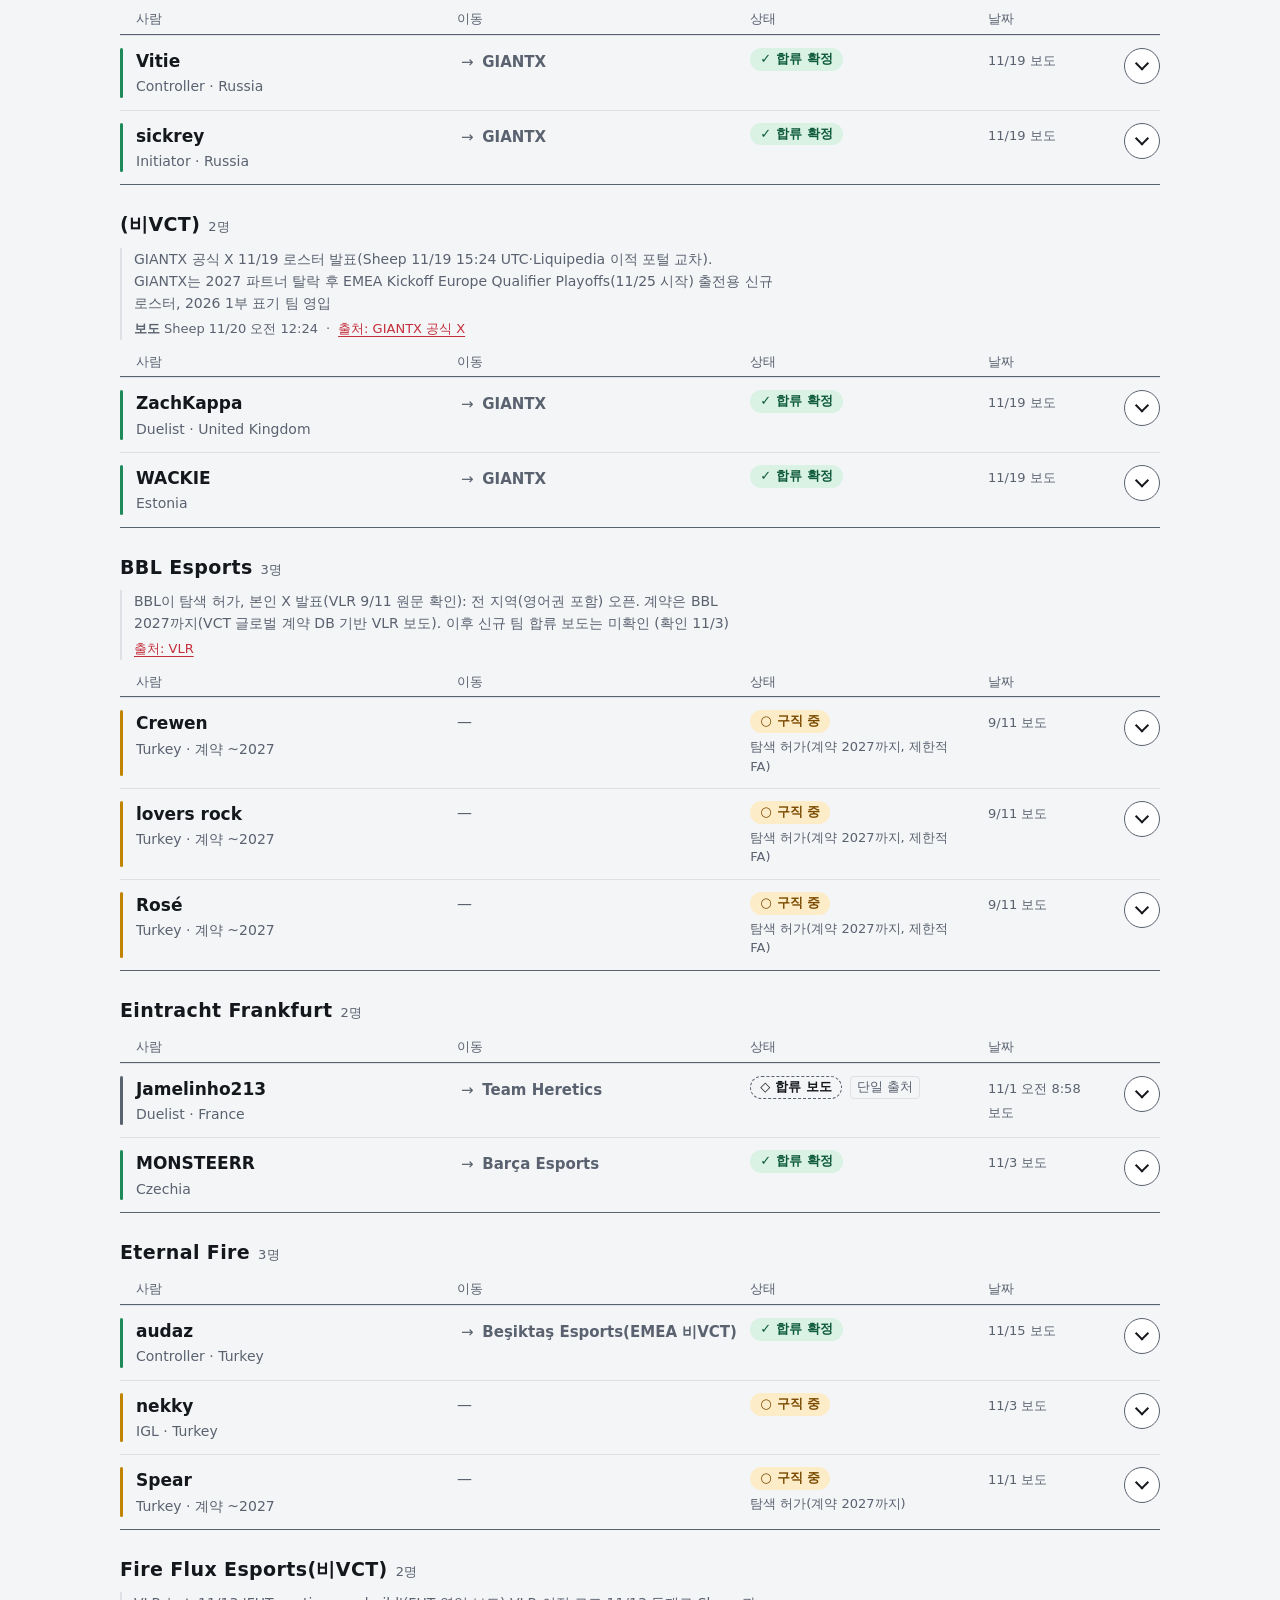
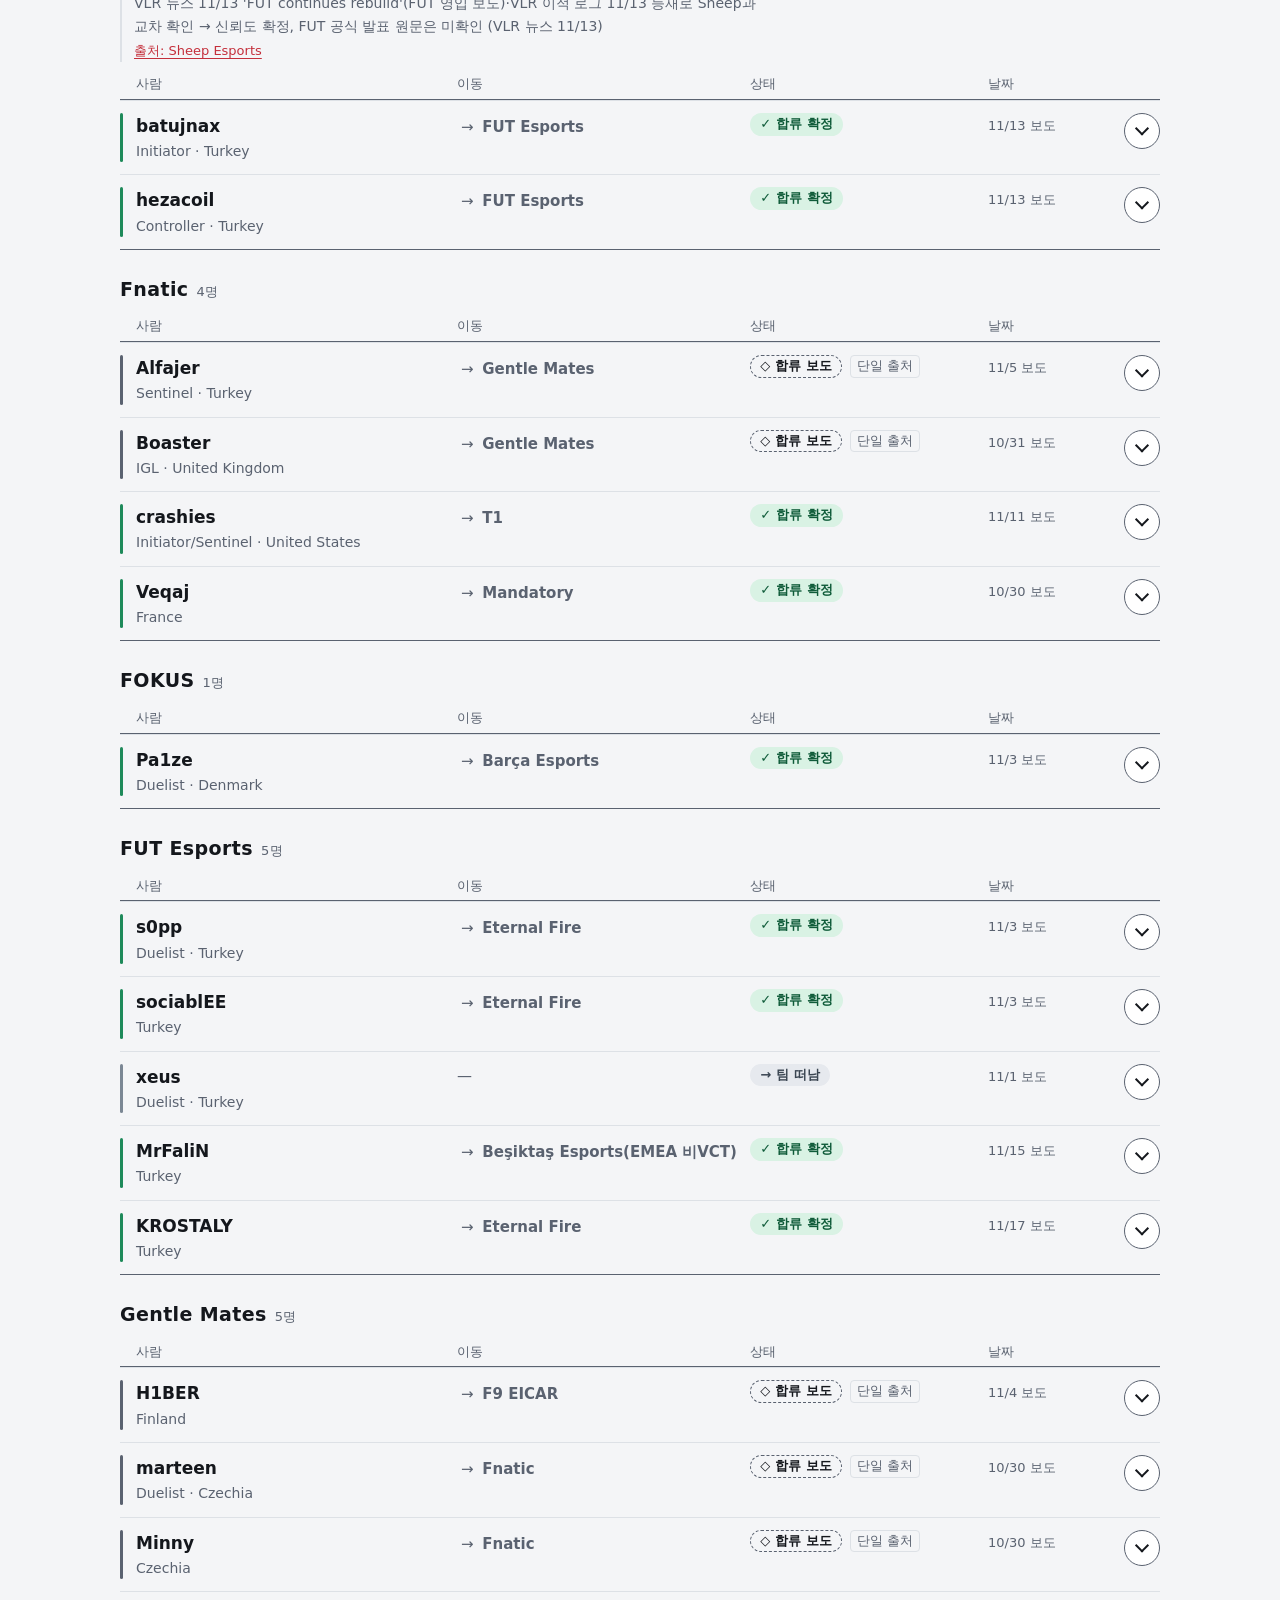
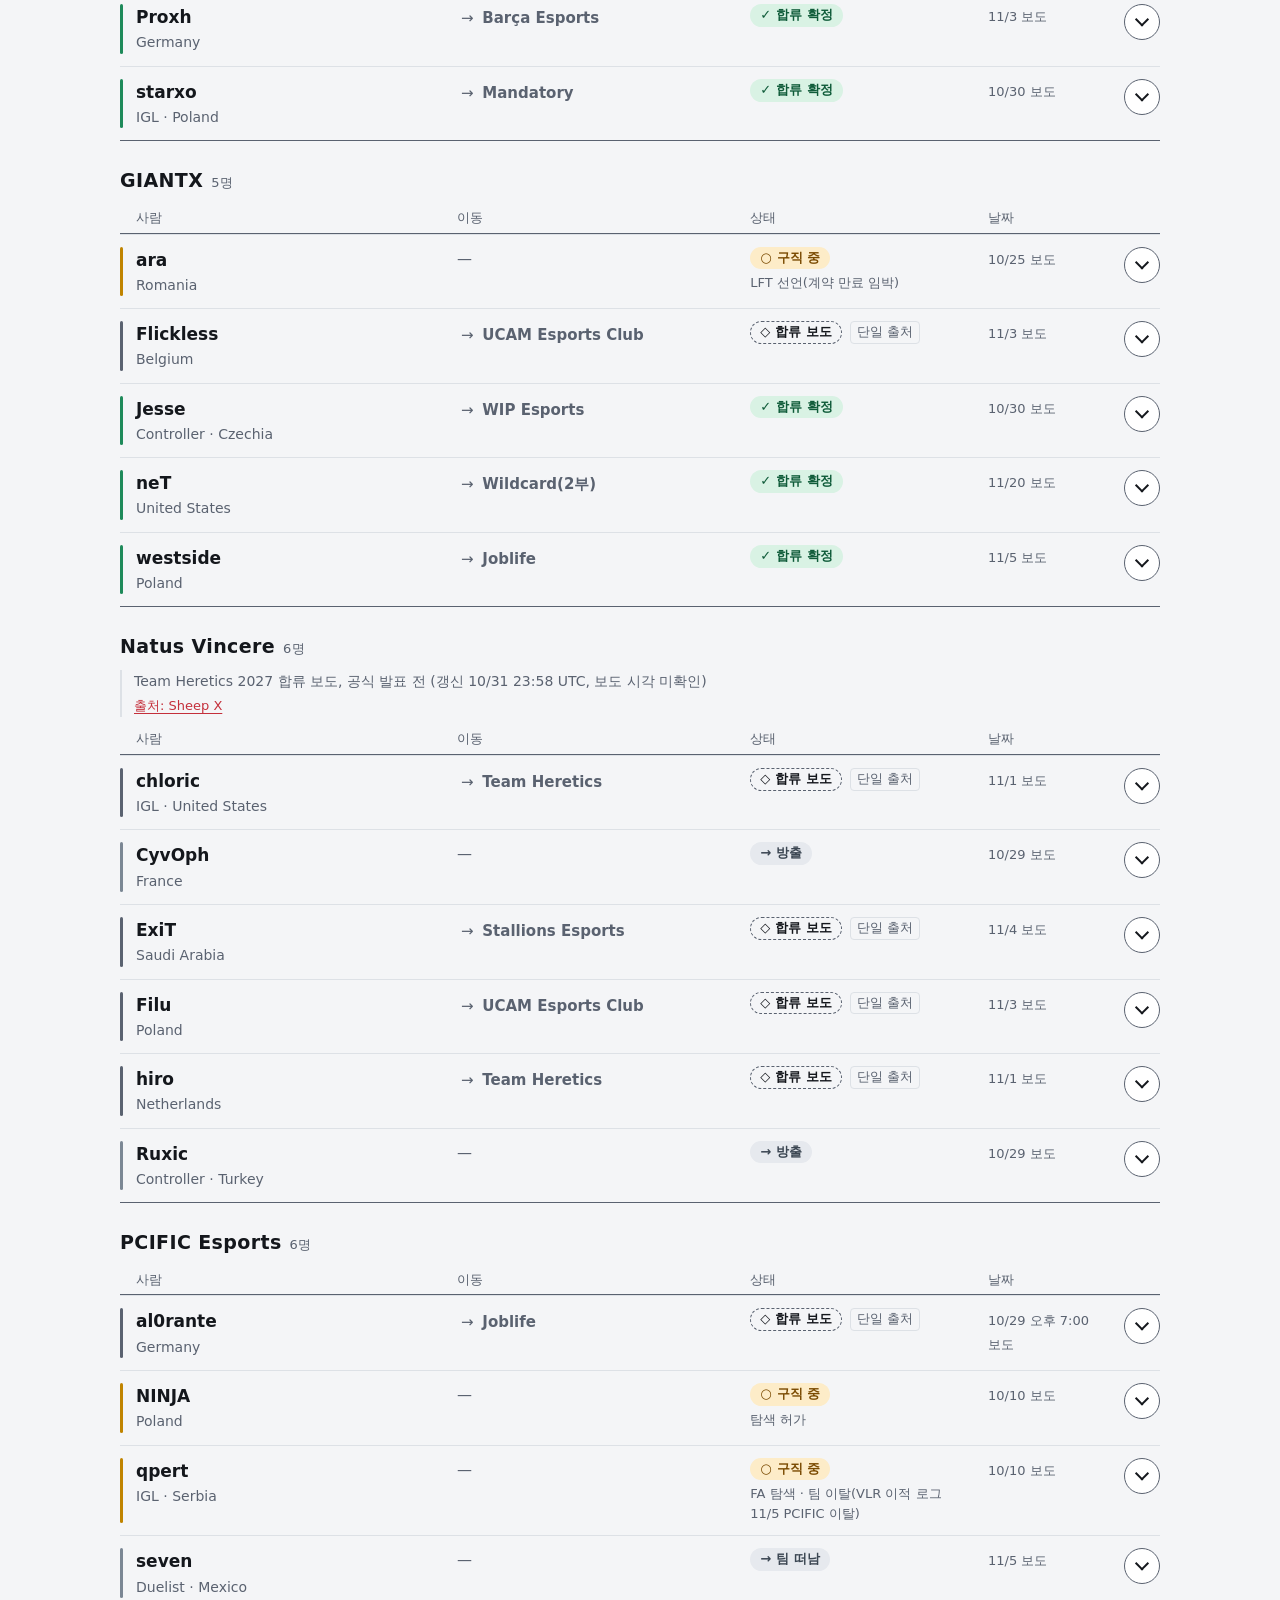
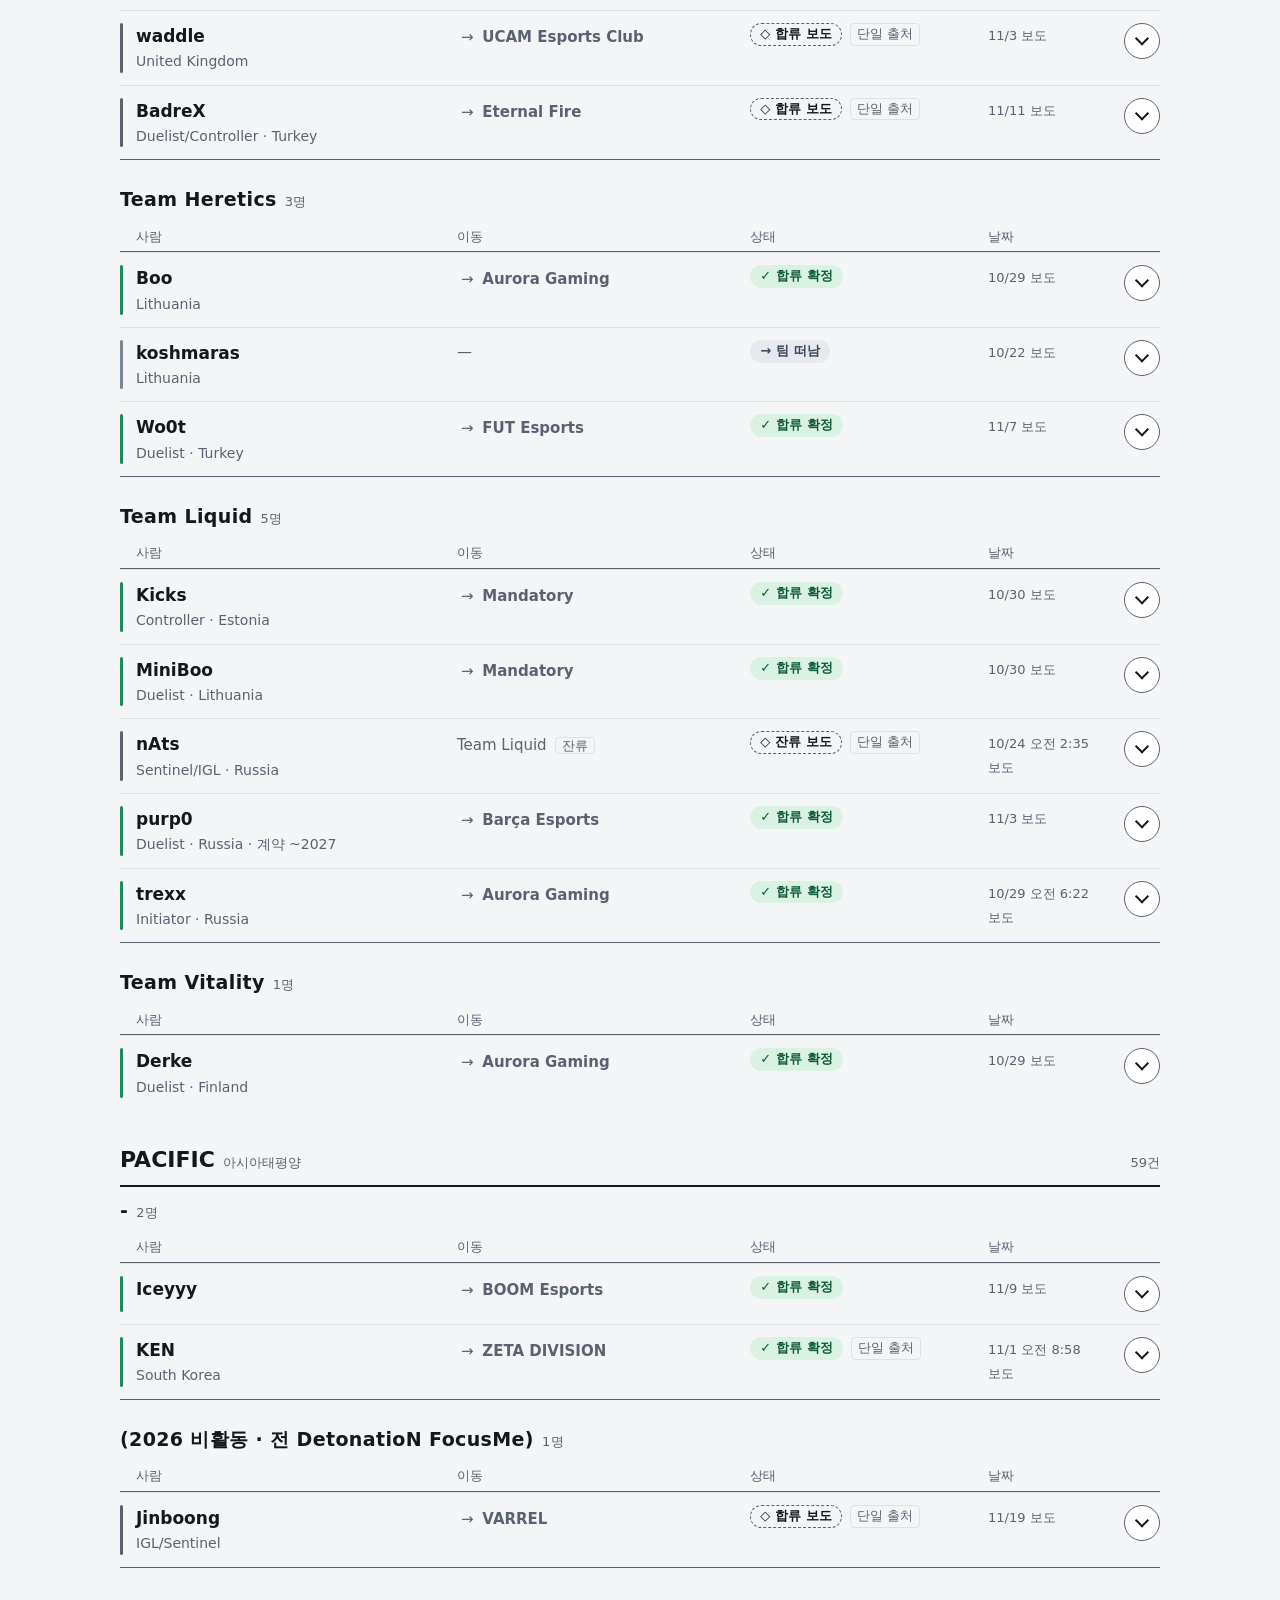
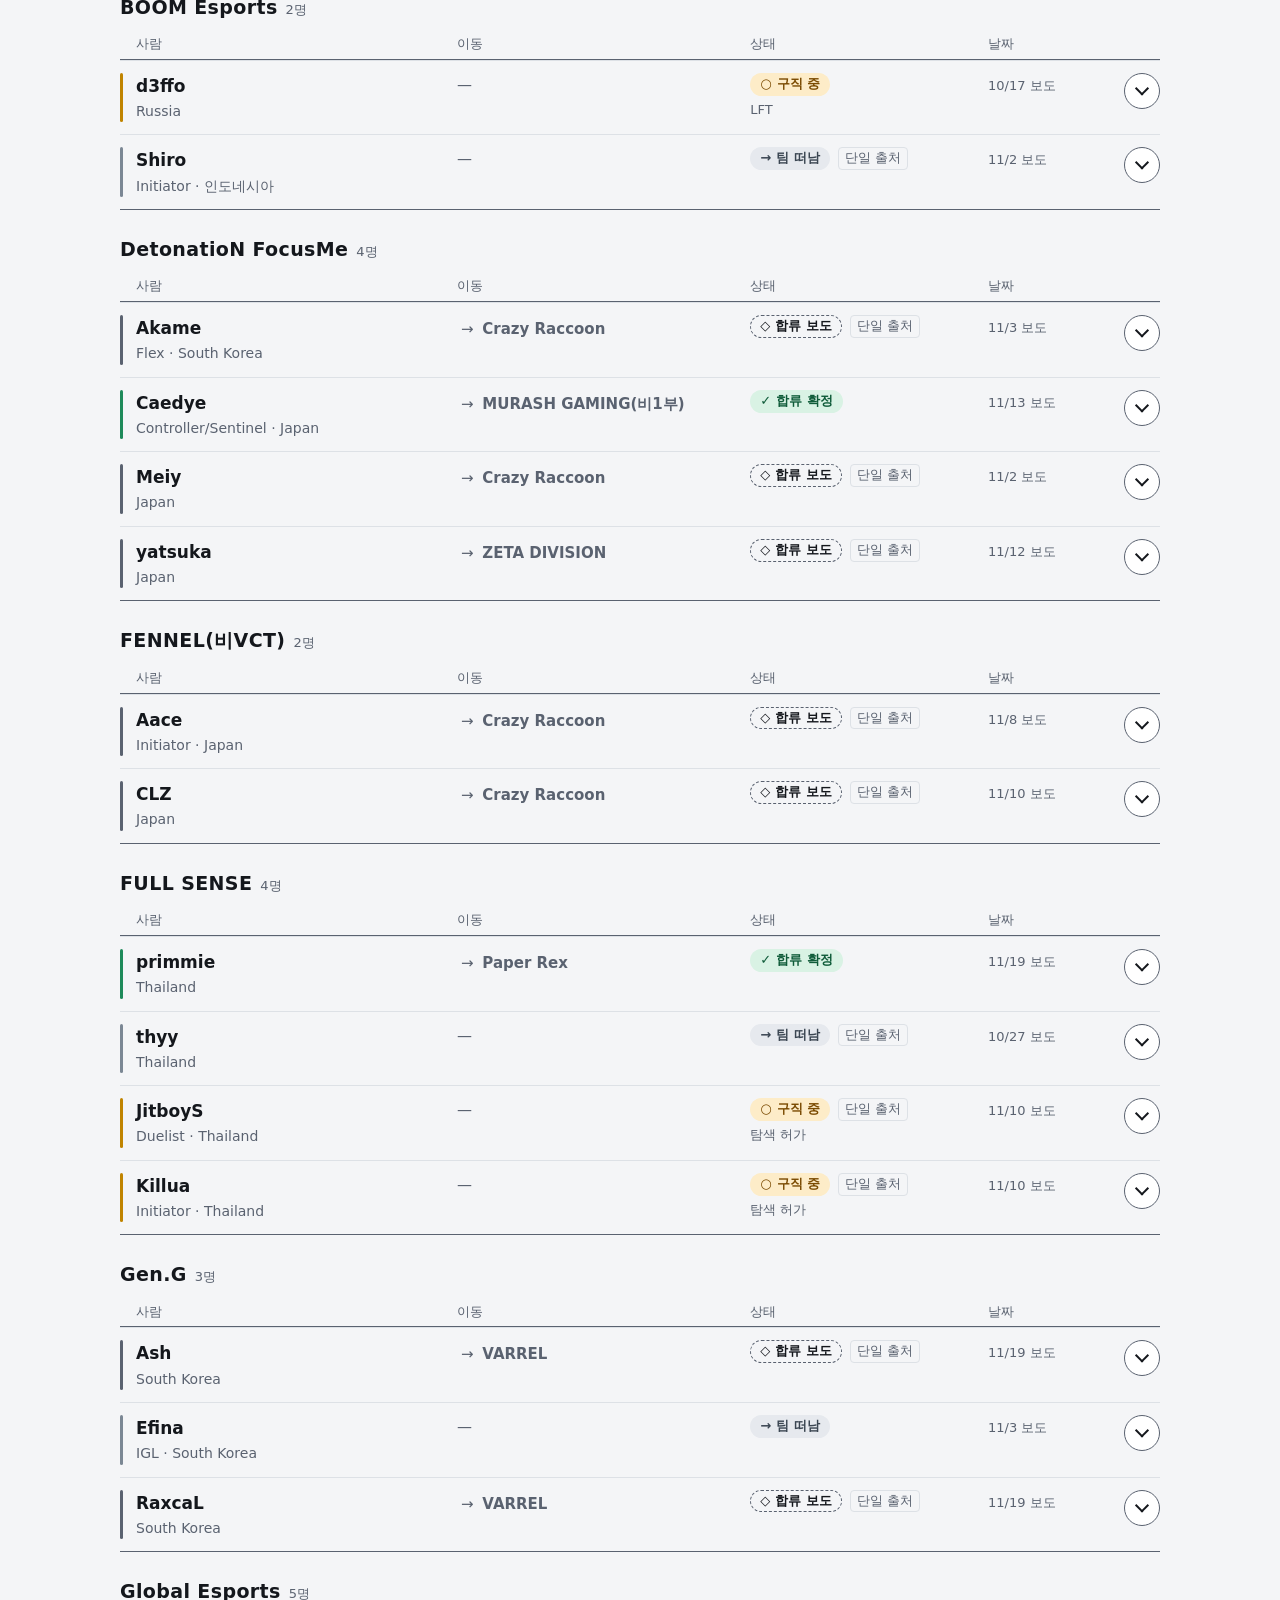
==== commit 1aaaf491: "시트 반영 2026-11-24 09:35 (KST) - index.html" ====
--- a/index.html
+++ b/index.html
@@ -20,7 +20,7 @@
   <header class="top">
     <div class="top-text">
       <h1 class="site" id="site" data-i18n="site.heading">발로란트 VCT 선수 이적 현황</h1>
-      <p class="lede"><span class="intro">2026 시즌이 끝나면서 팀을 떠나거나 새 팀을 찾는 선수와 코치를 정리했습니다.</span> <span class="more">LFT와 FA는 둘 다 새 팀을 찾는 중이라는 뜻입니다.</span> 2026-11-23 09:35 기준입니다.</p>
+      <p class="lede"><span class="intro">2026 시즌이 끝나면서 팀을 떠나거나 새 팀을 찾는 선수와 코치를 정리했습니다.</span> <span class="more">LFT와 FA는 둘 다 새 팀을 찾는 중이라는 뜻입니다.</span> 2026-11-24 09:35 기준입니다.</p>
     </div>
     <div class="top-side">
     <div class="top-prefs">
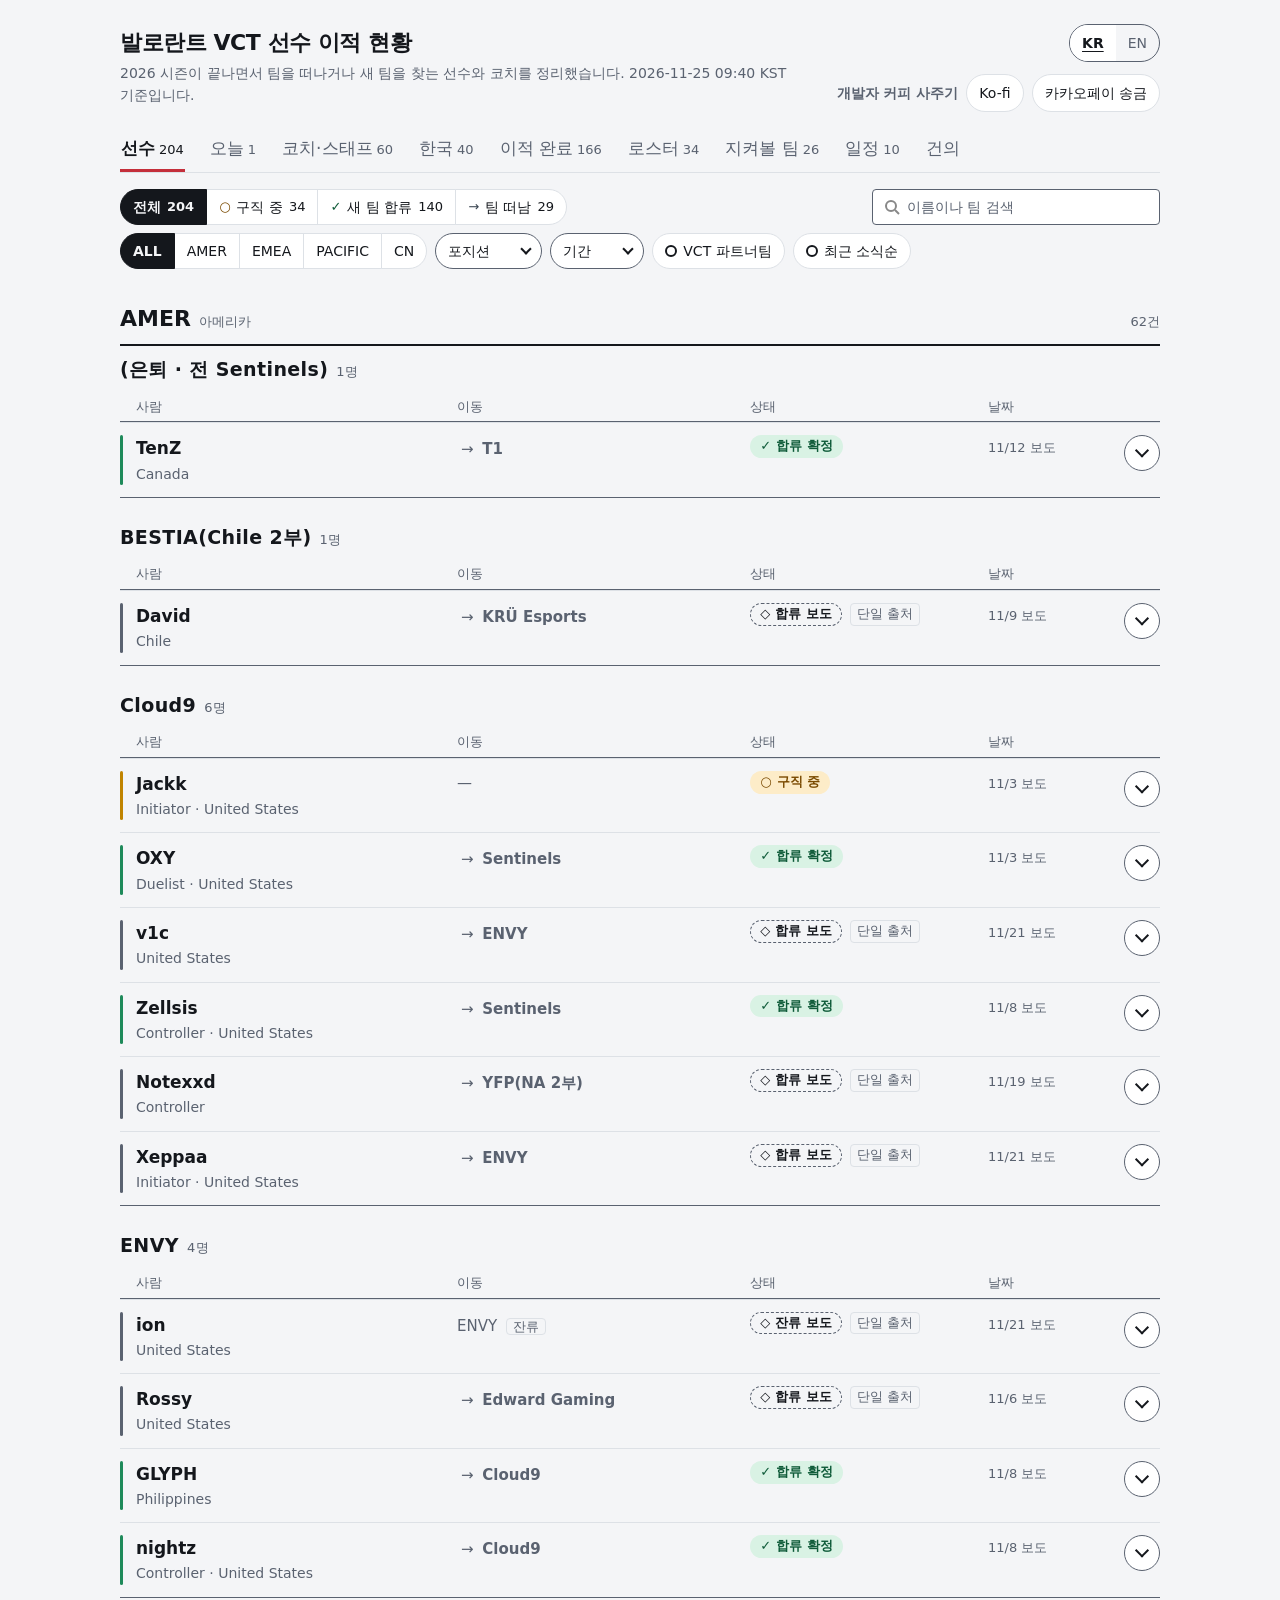
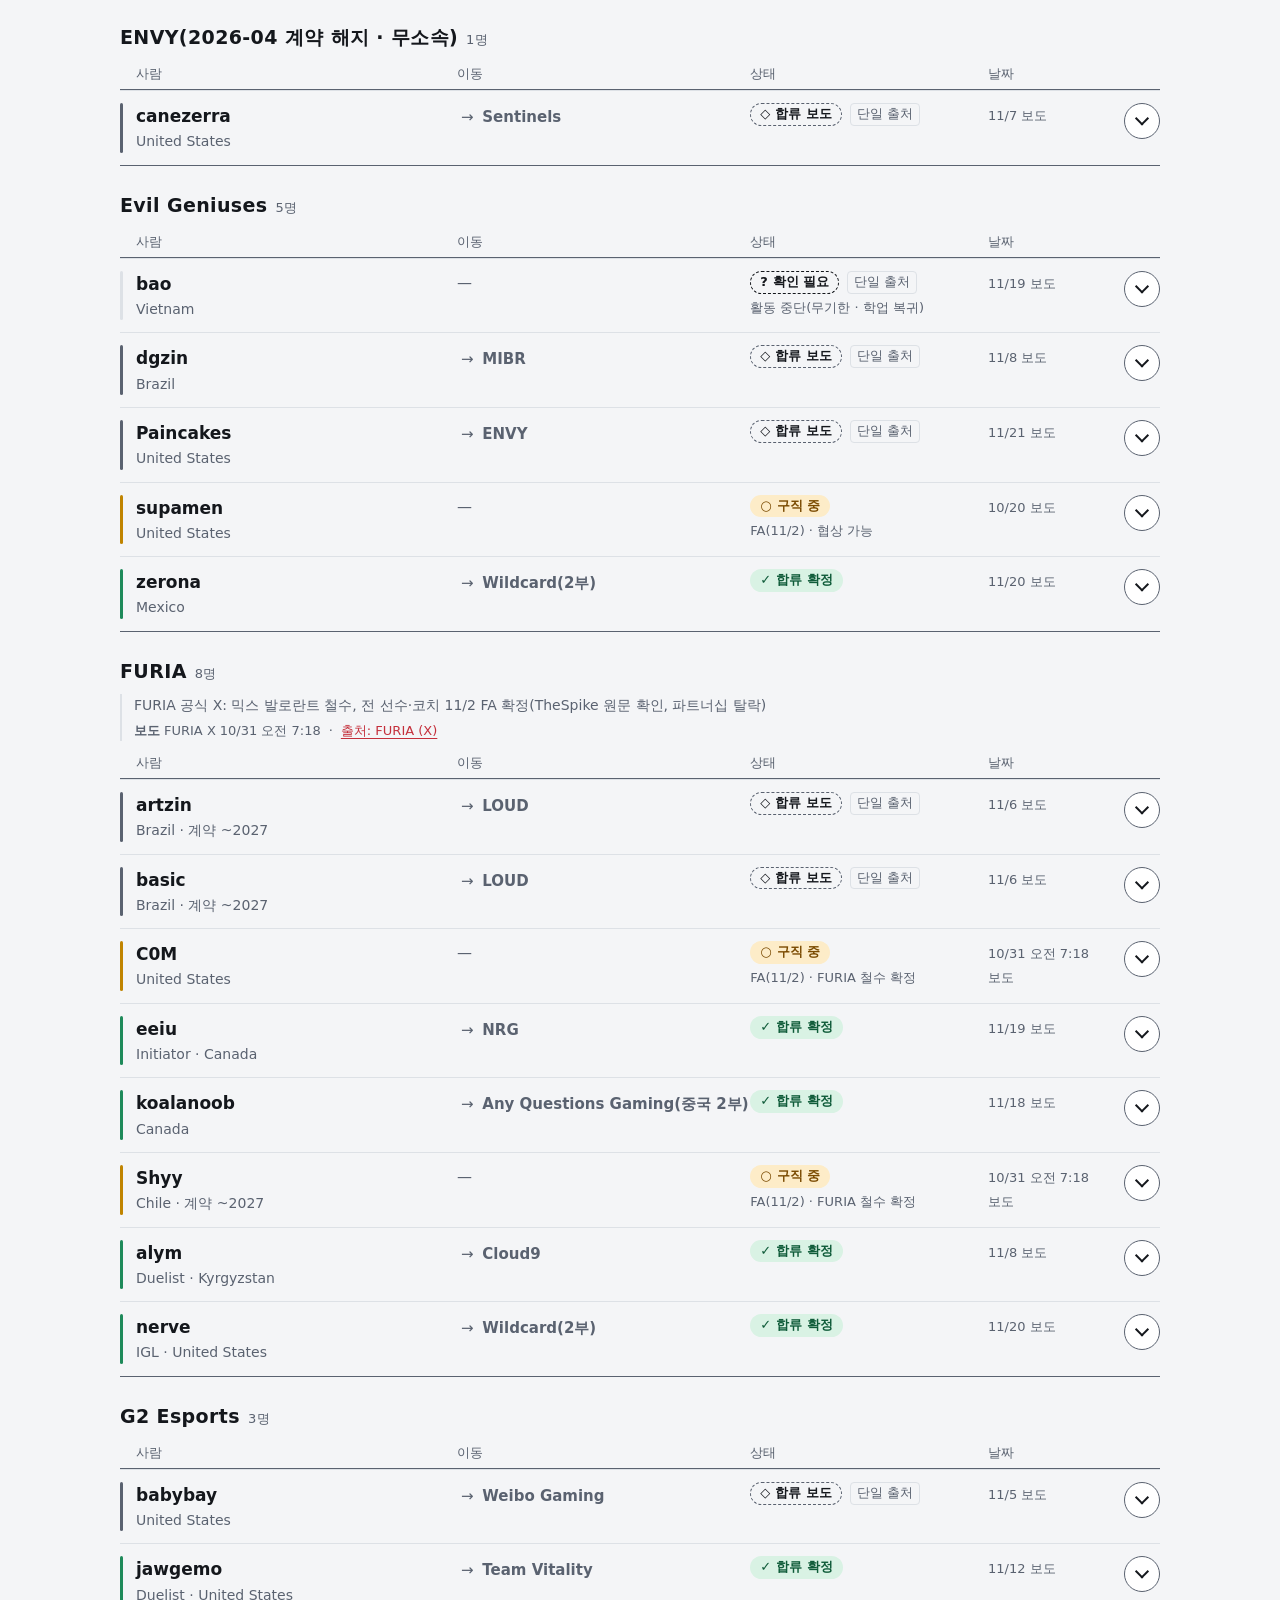
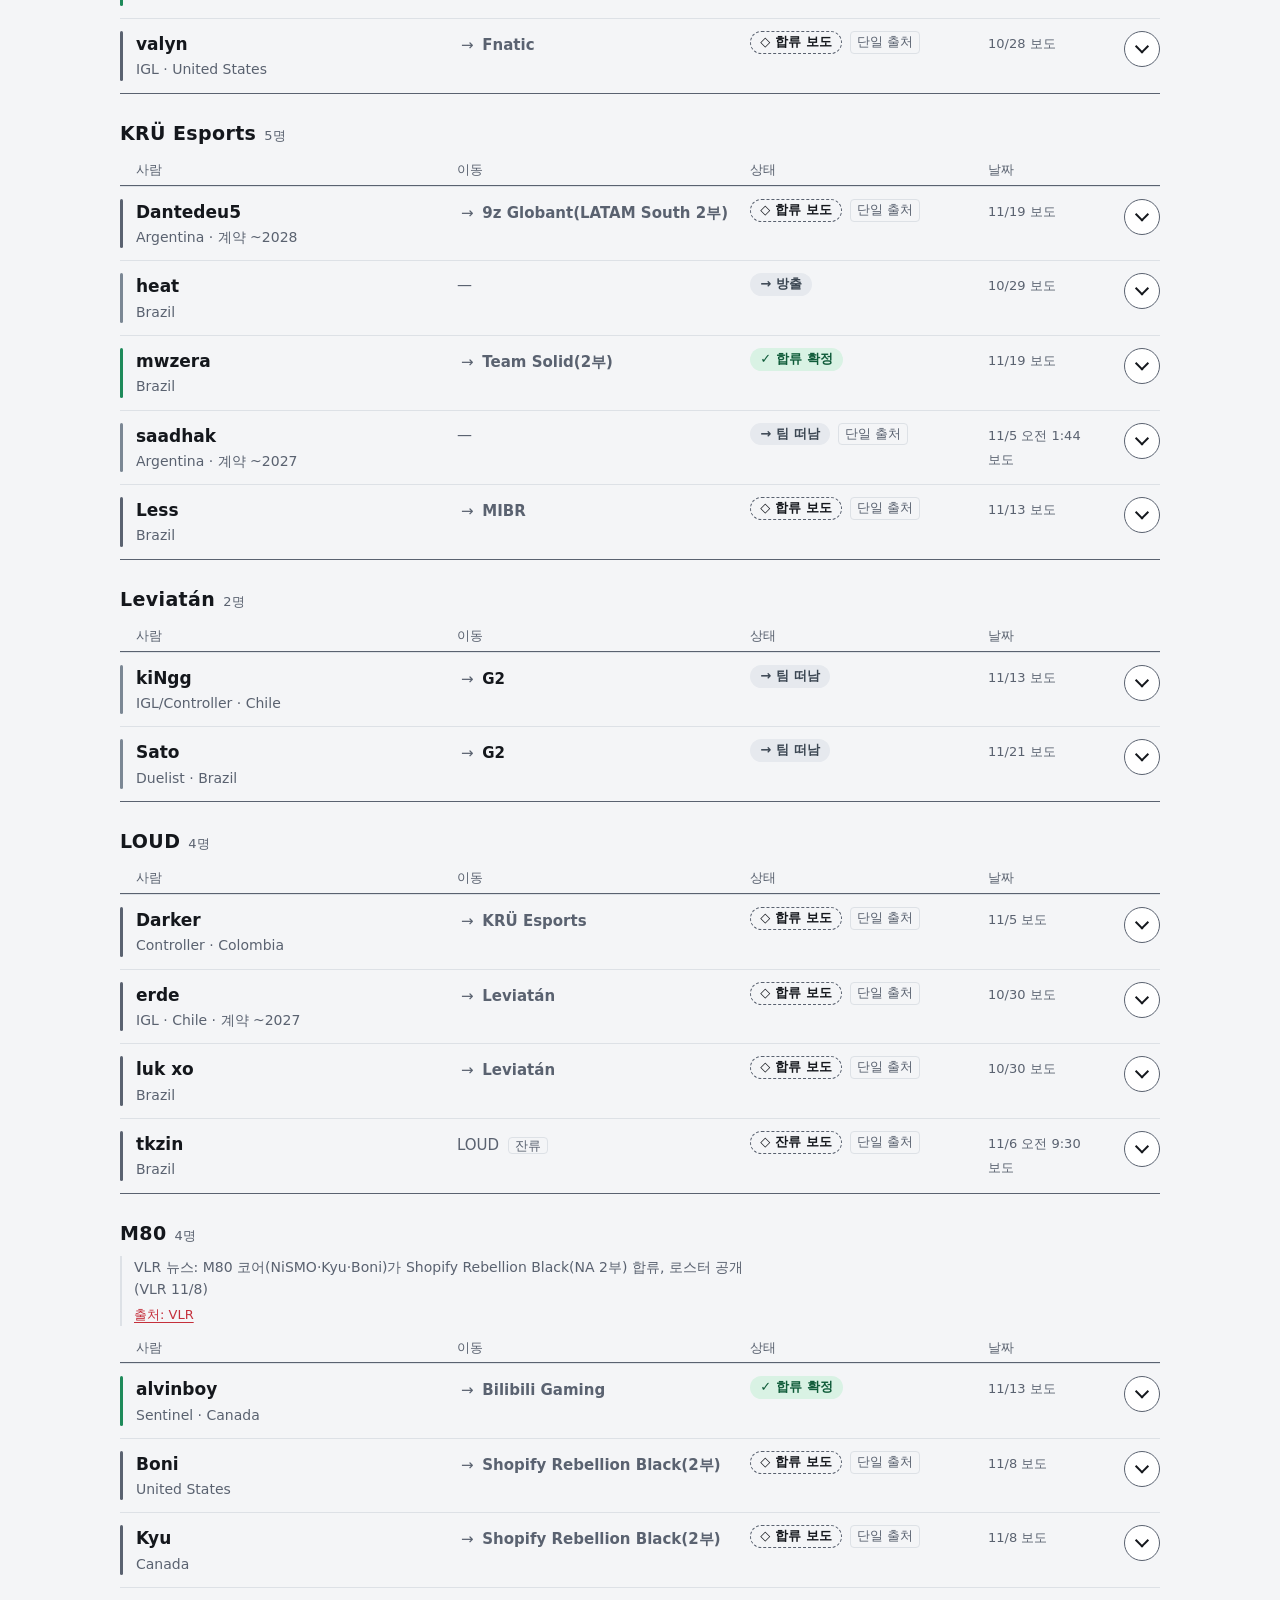
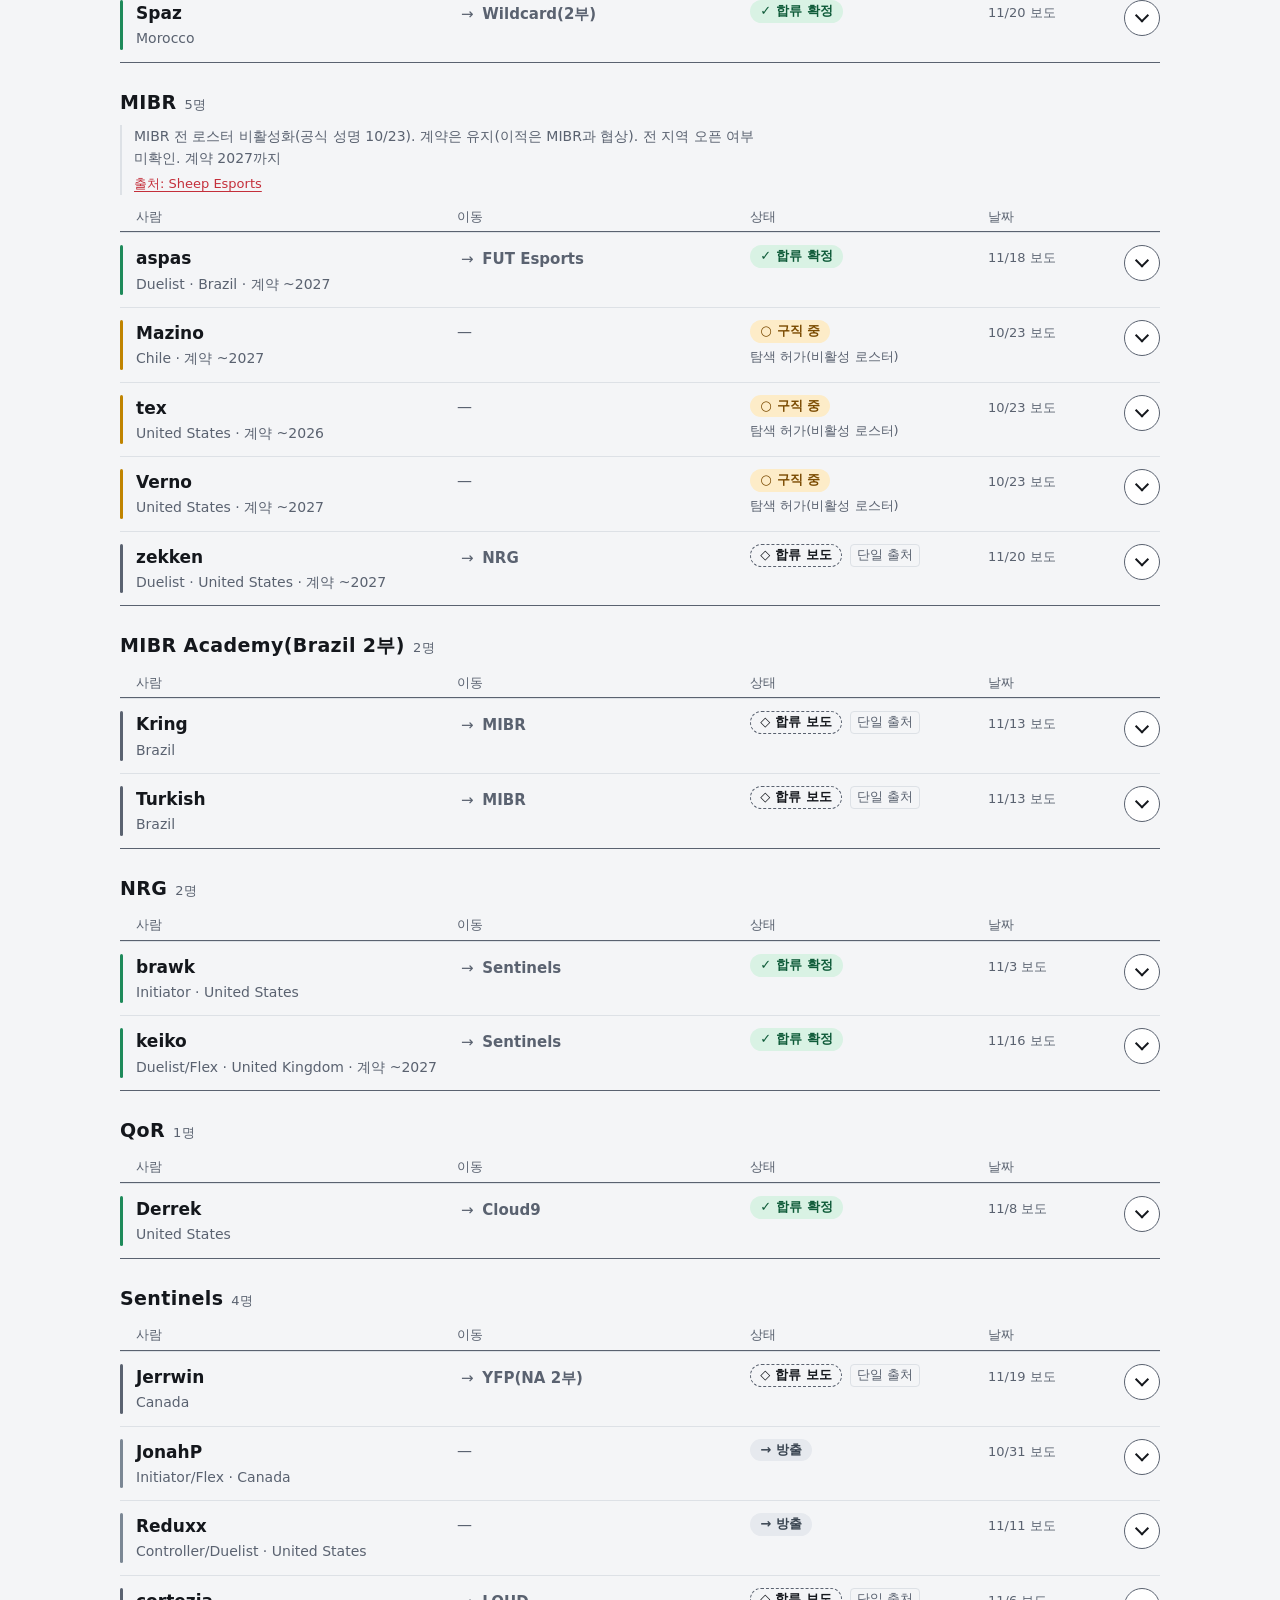
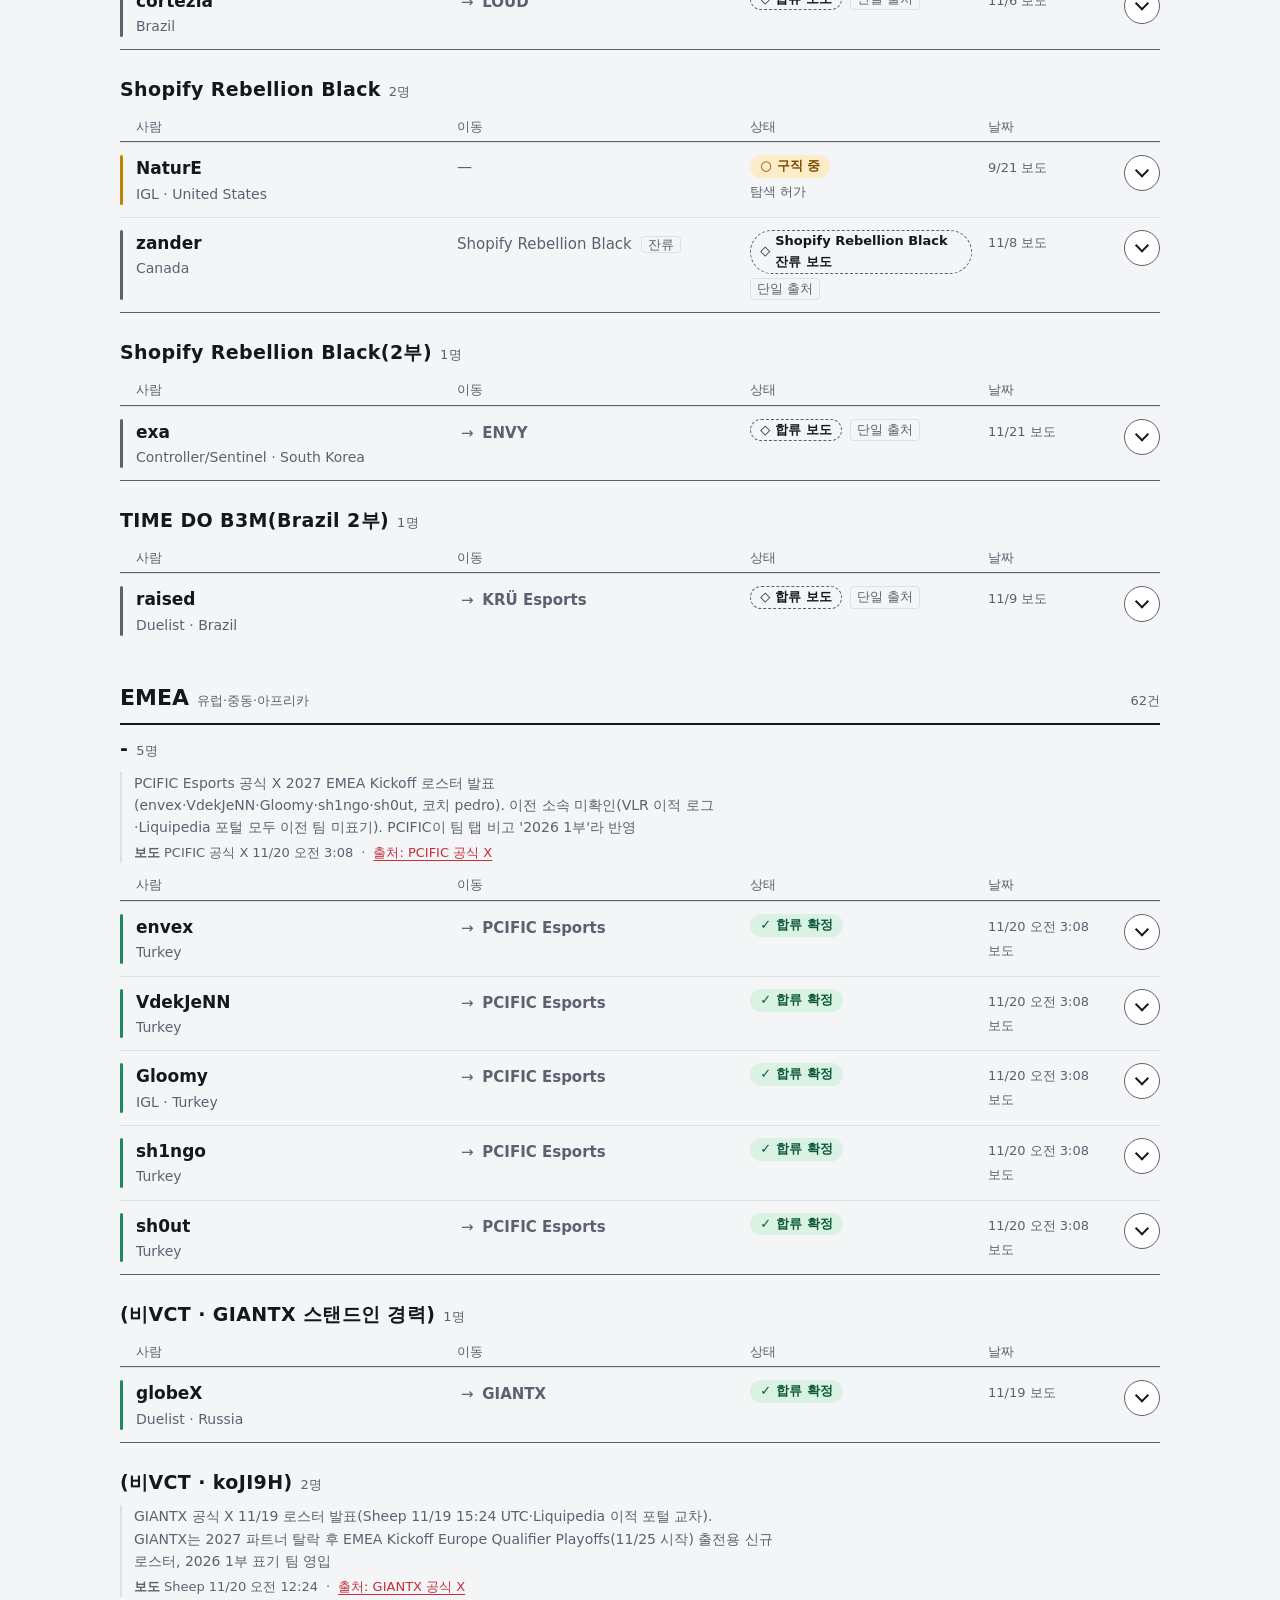
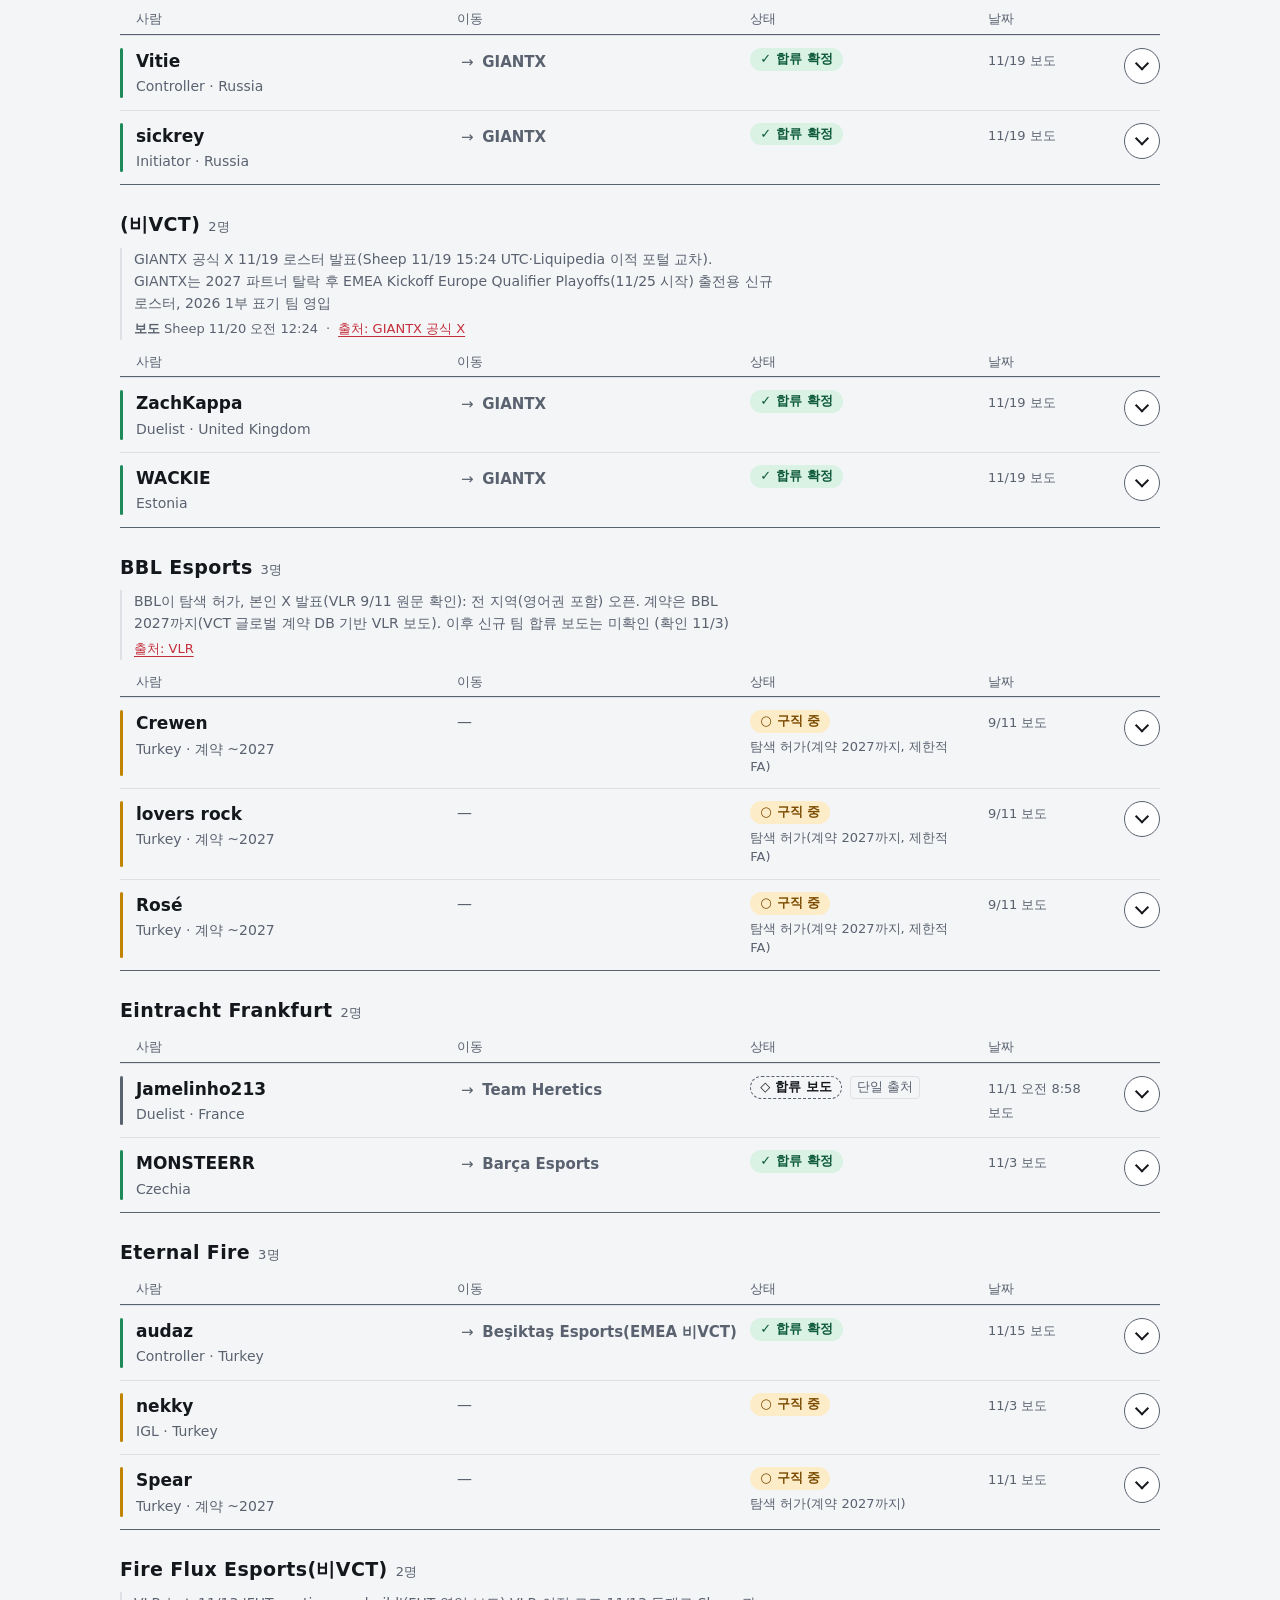
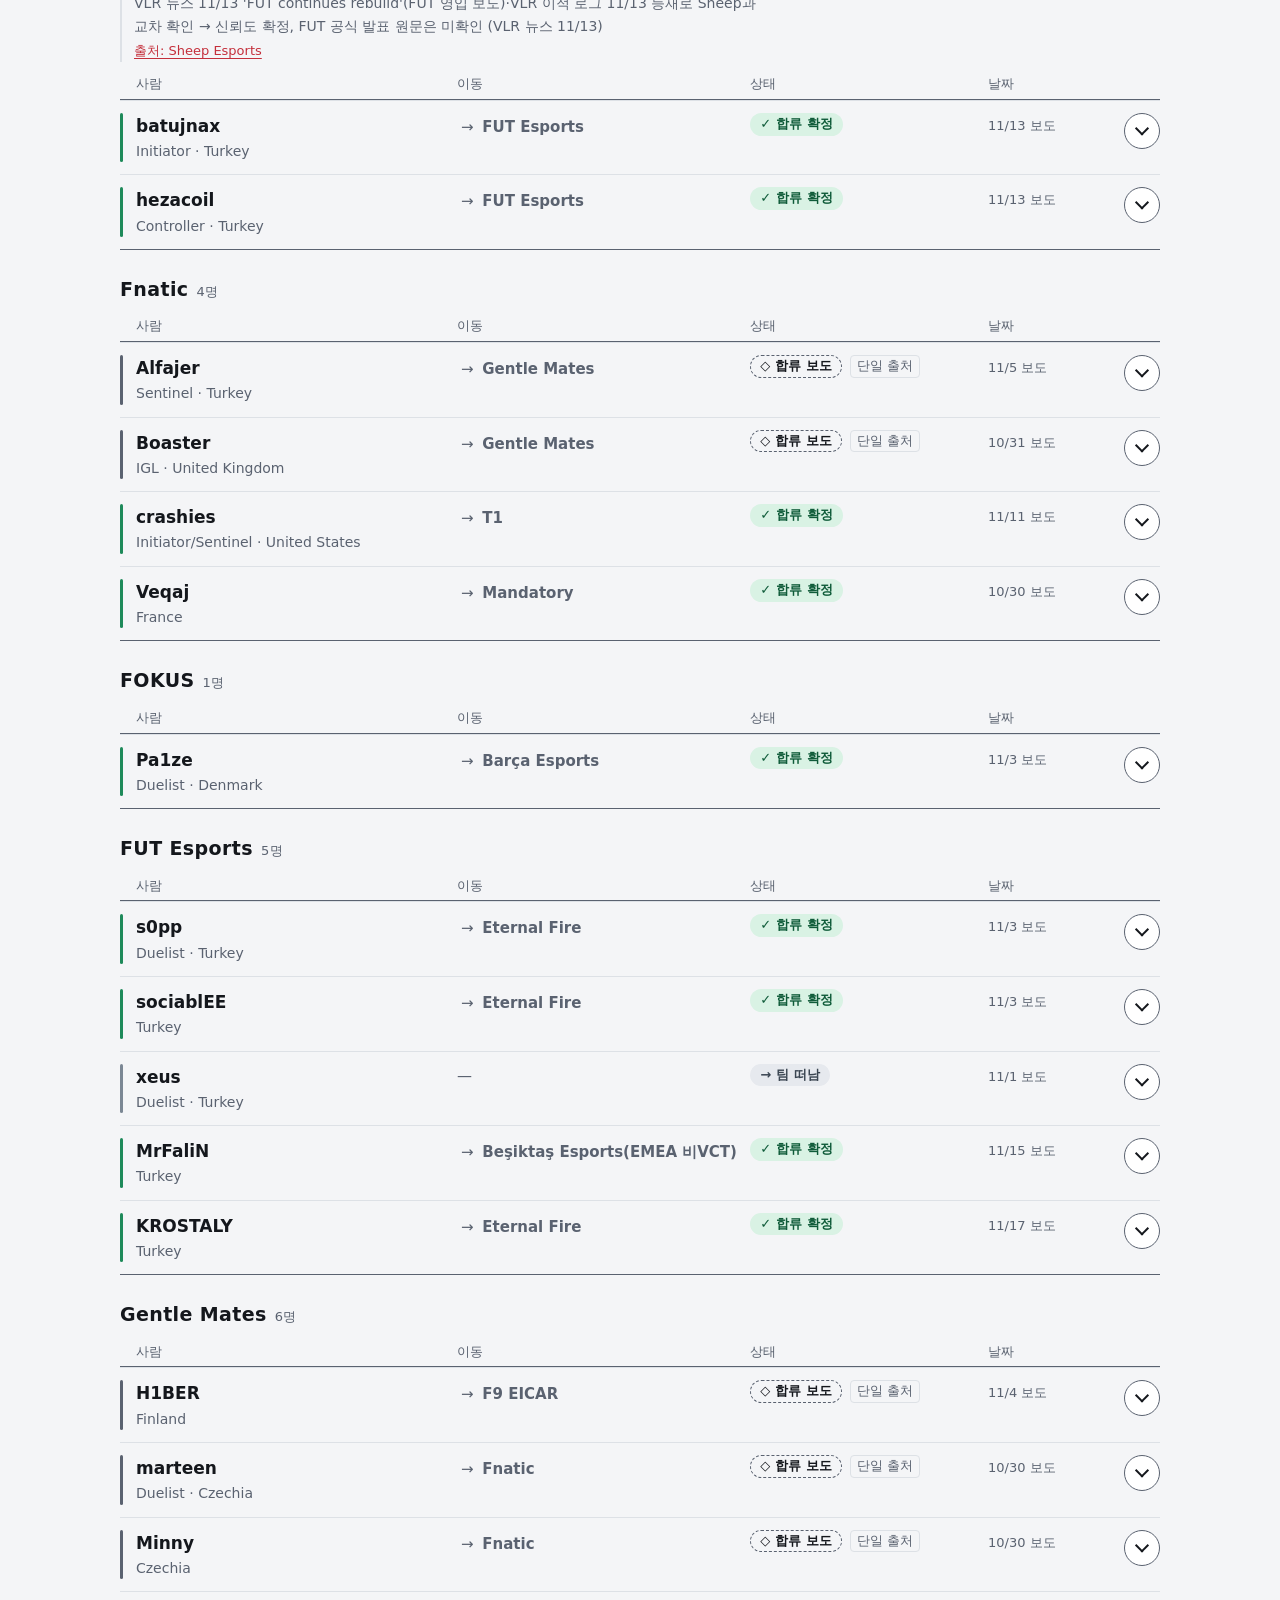
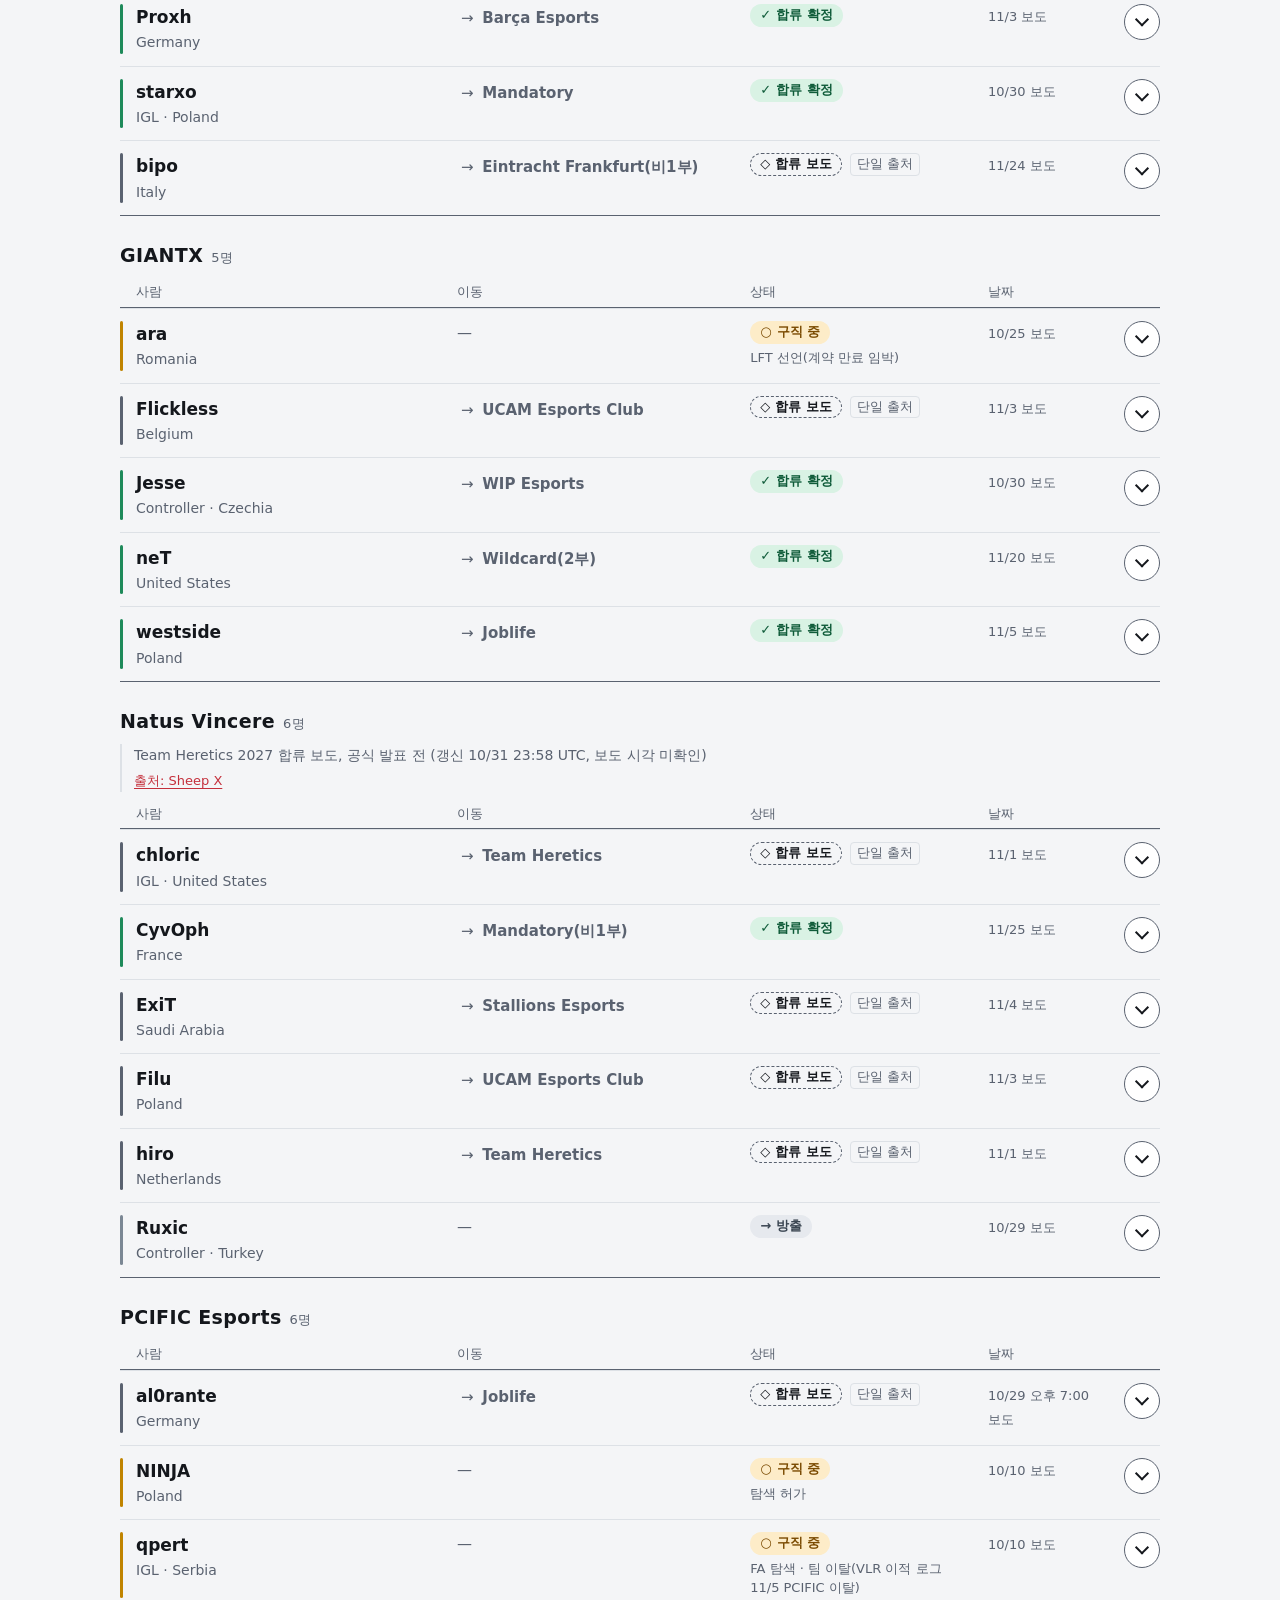
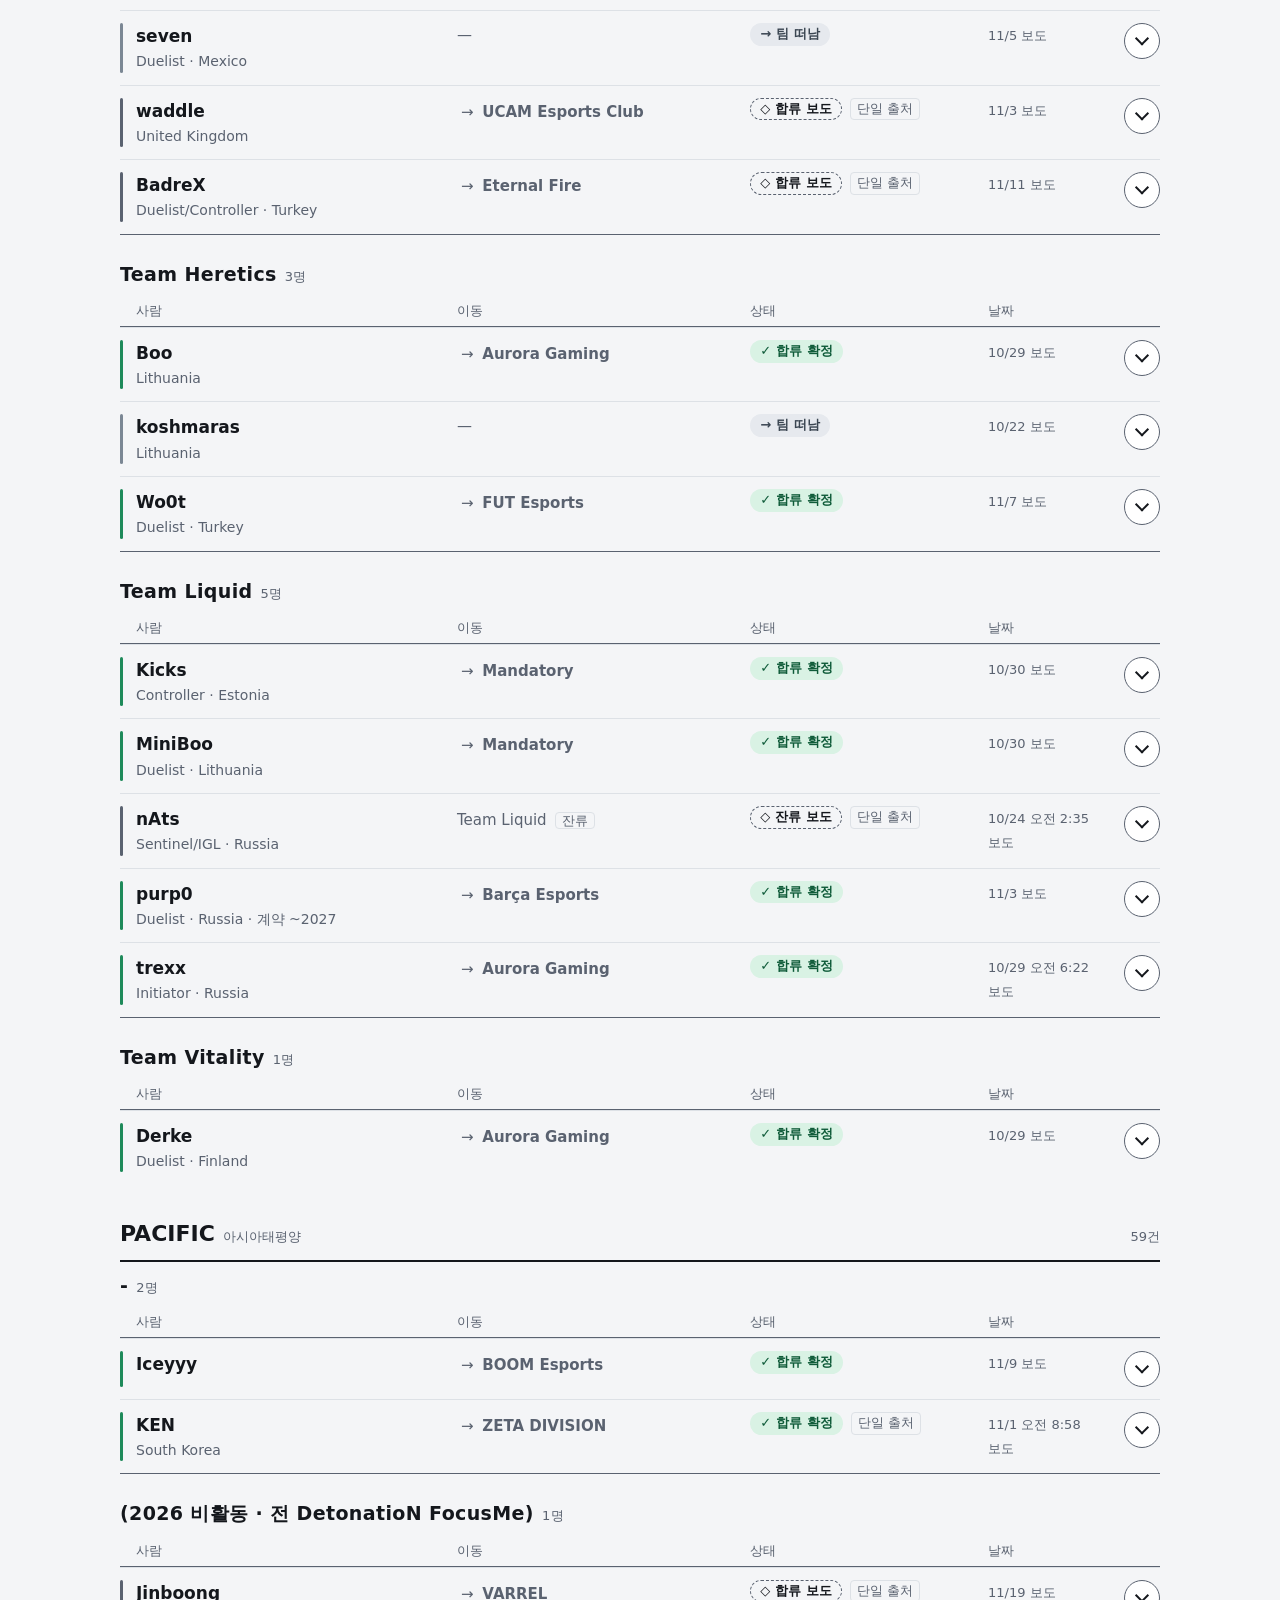
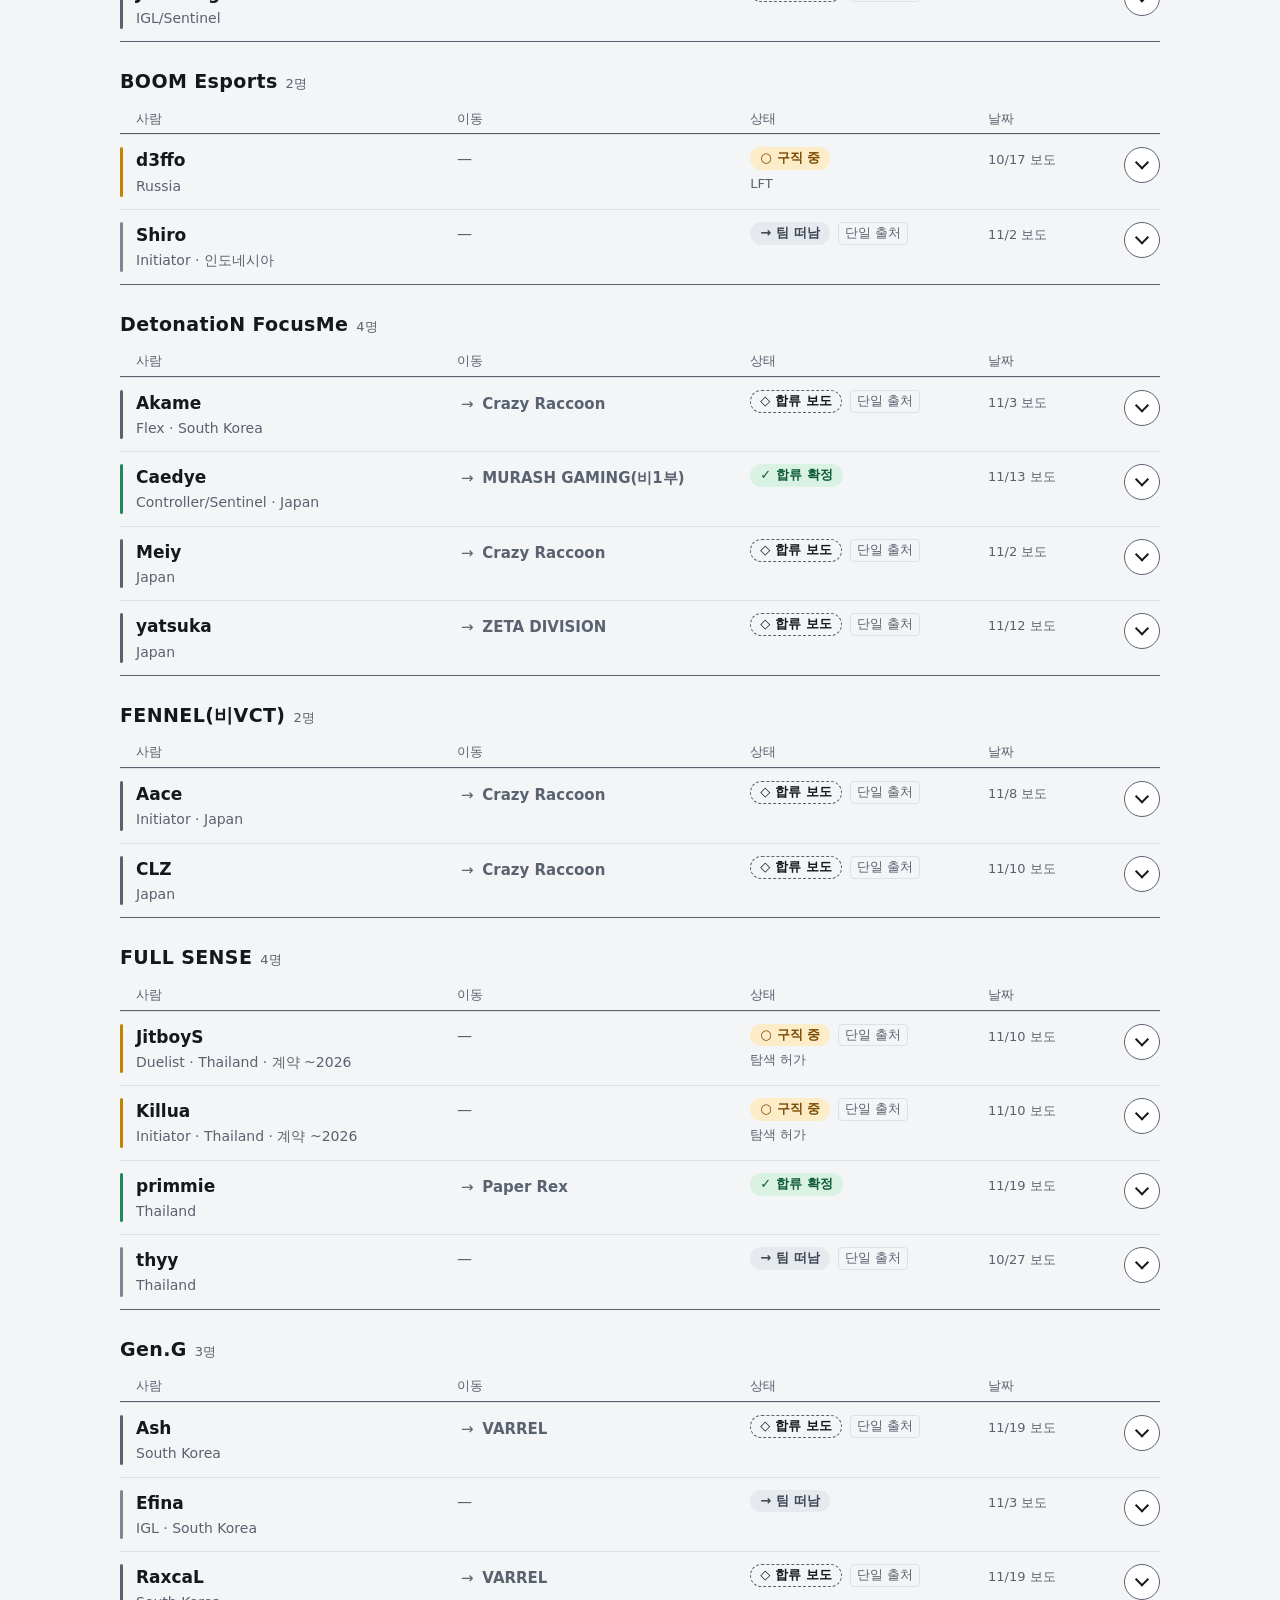
==== commit 110a93da: "시트 반영 2026-11-25 09:40 (KST): players 159, coaches 48, transfers 141+25, watch 26, people 377, teams" ====
--- a/index.html
+++ b/index.html
@@ -20,7 +20,7 @@
   <header class="top">
     <div class="top-text">
       <h1 class="site" id="site" data-i18n="site.heading">발로란트 VCT 선수 이적 현황</h1>
-      <p class="lede"><span class="intro">2026 시즌이 끝나면서 팀을 떠나거나 새 팀을 찾는 선수와 코치를 정리했습니다.</span> <span class="more">LFT와 FA는 둘 다 새 팀을 찾는 중이라는 뜻입니다.</span> 2026-11-24 09:35 기준입니다.</p>
+      <p class="lede"><span class="intro">2026 시즌이 끝나면서 팀을 떠나거나 새 팀을 찾는 선수와 코치를 정리했습니다.</span> <span class="more">LFT와 FA는 둘 다 새 팀을 찾는 중이라는 뜻입니다.</span> 2026-11-25 09:40 기준입니다.</p>
     </div>
     <div class="top-side">
     <div class="top-prefs">
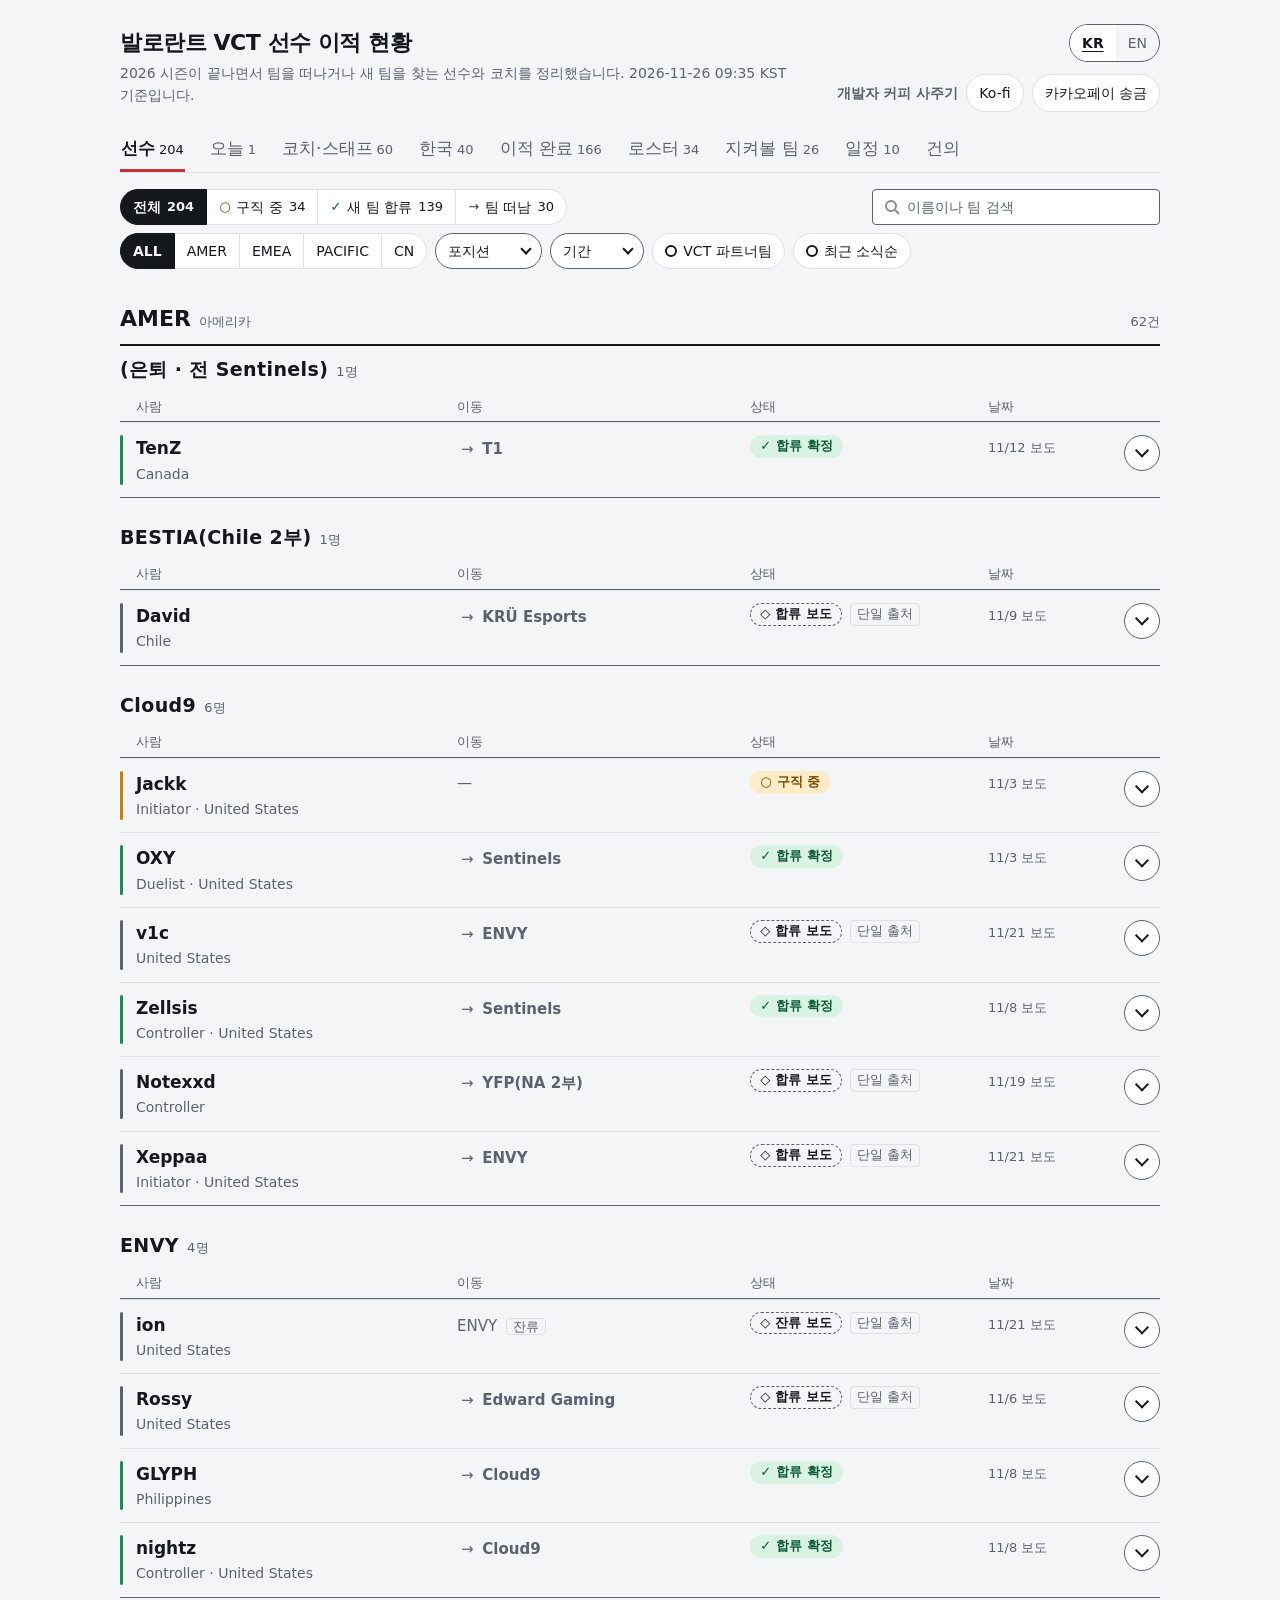
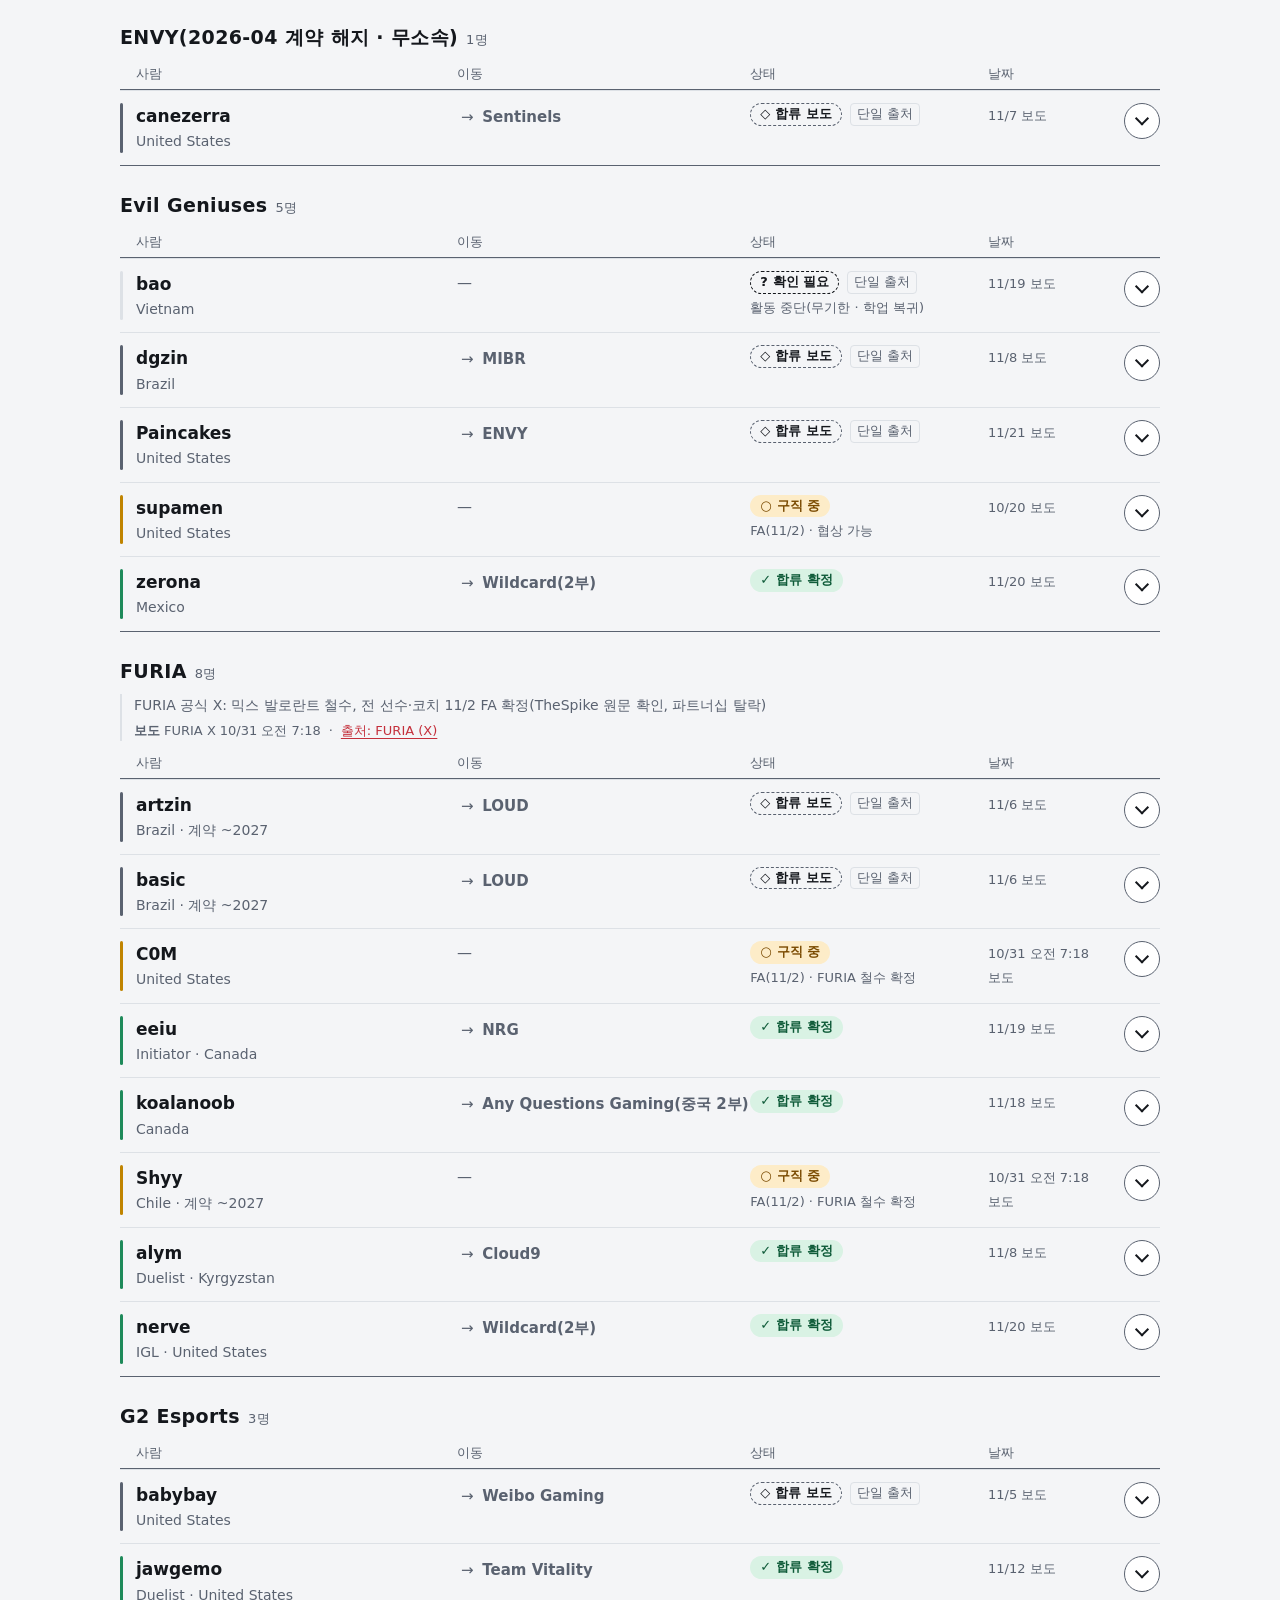
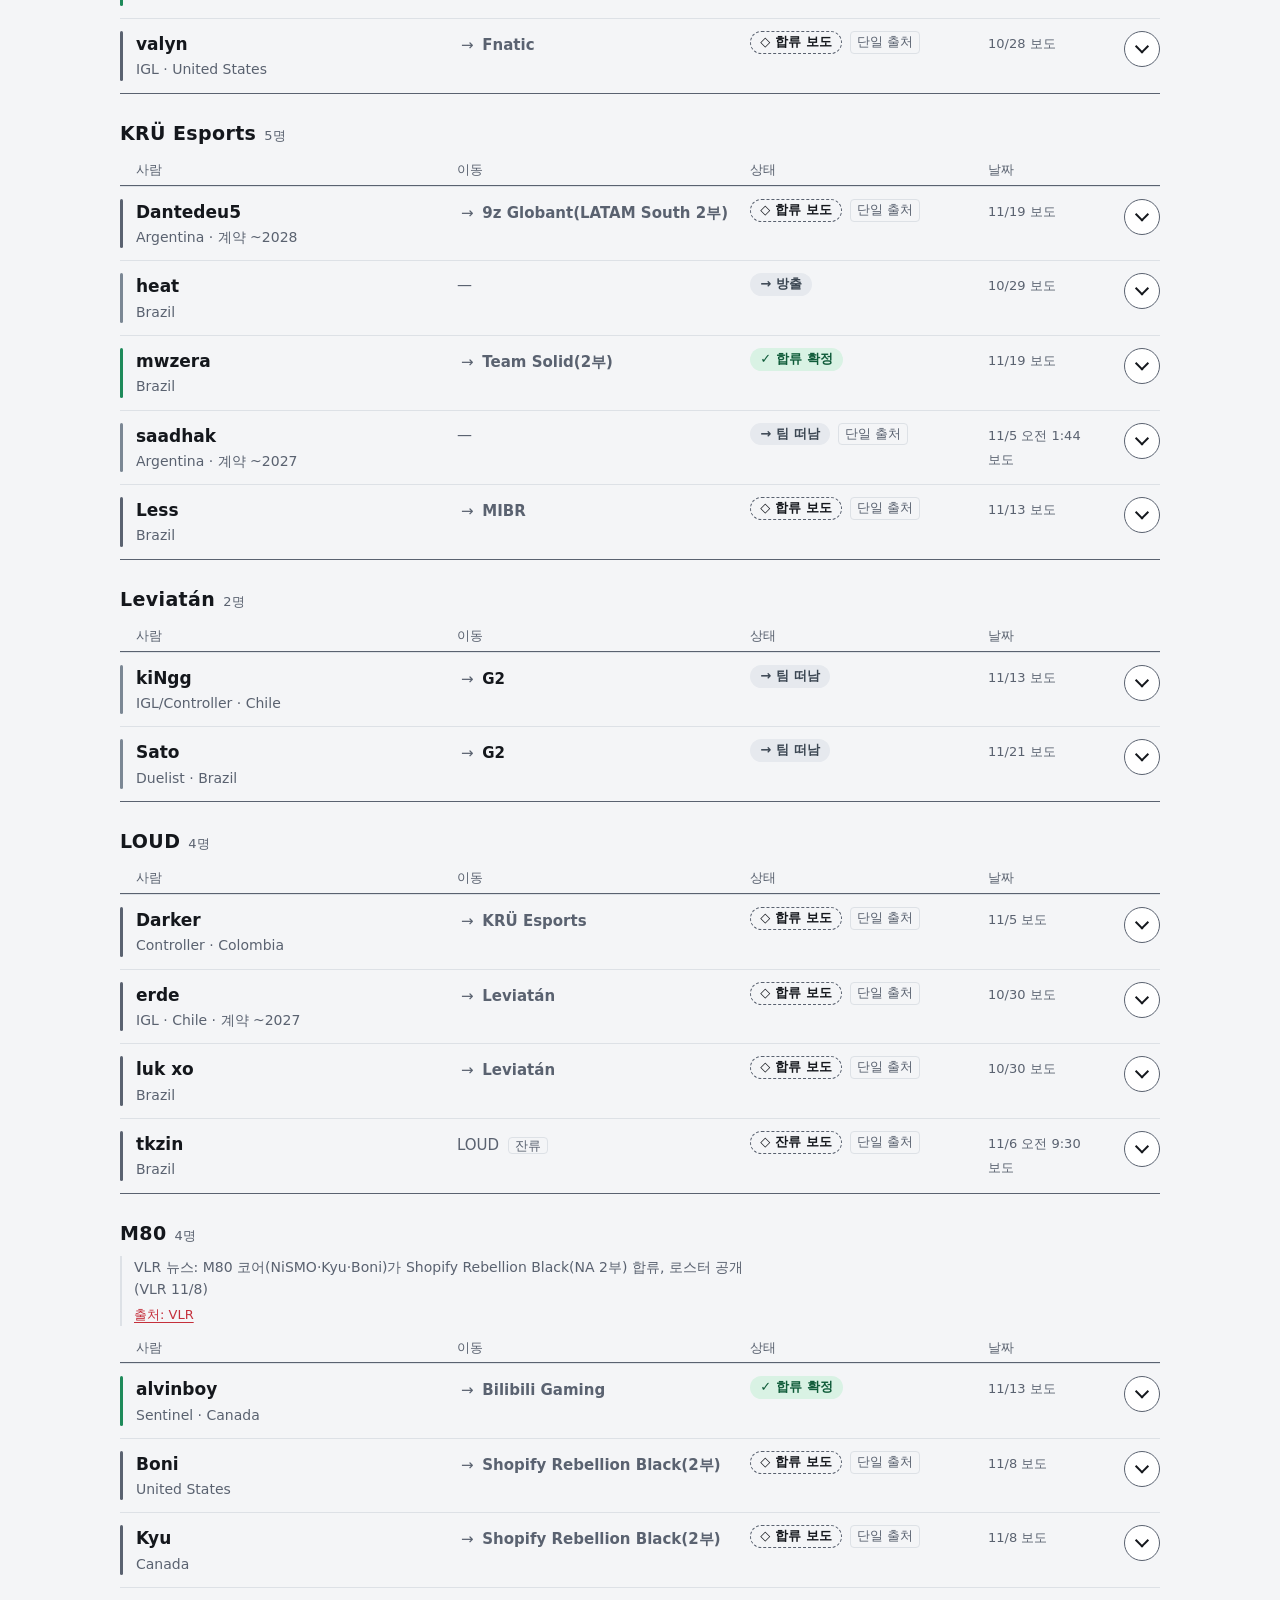
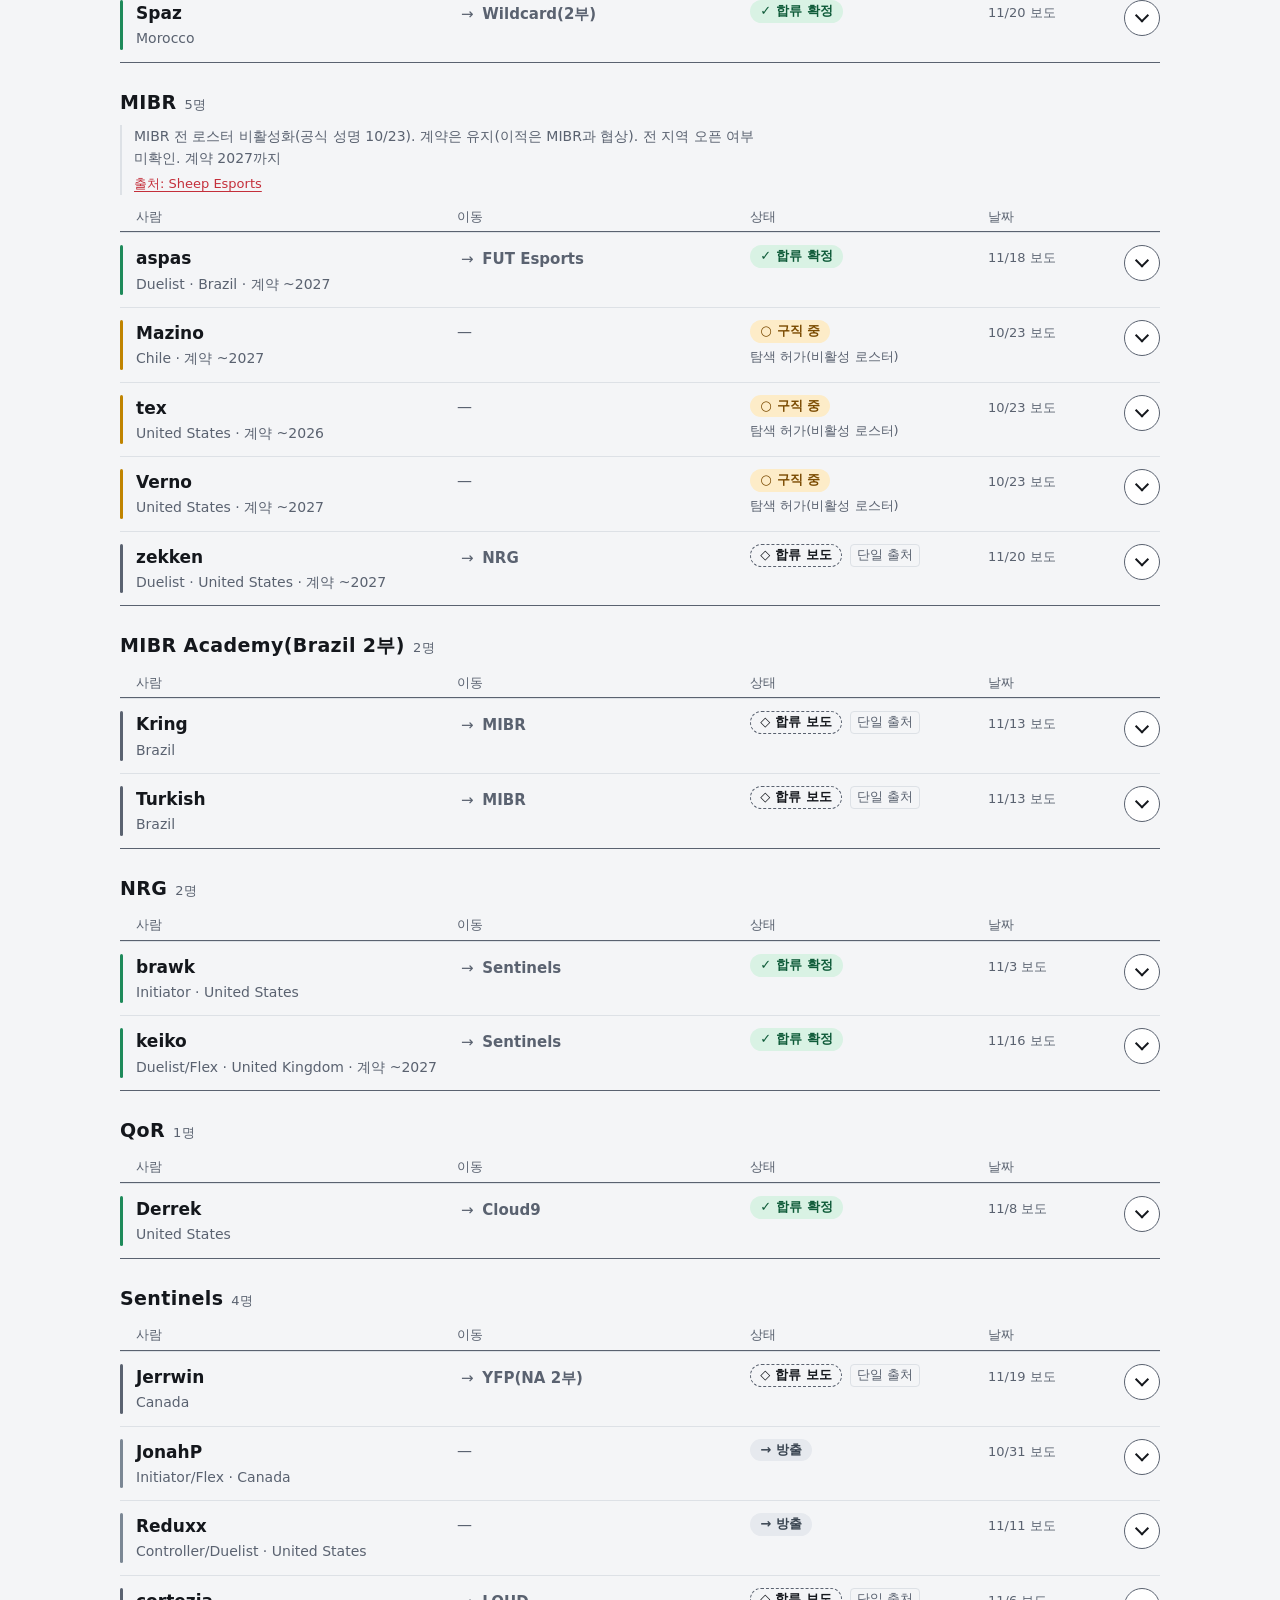
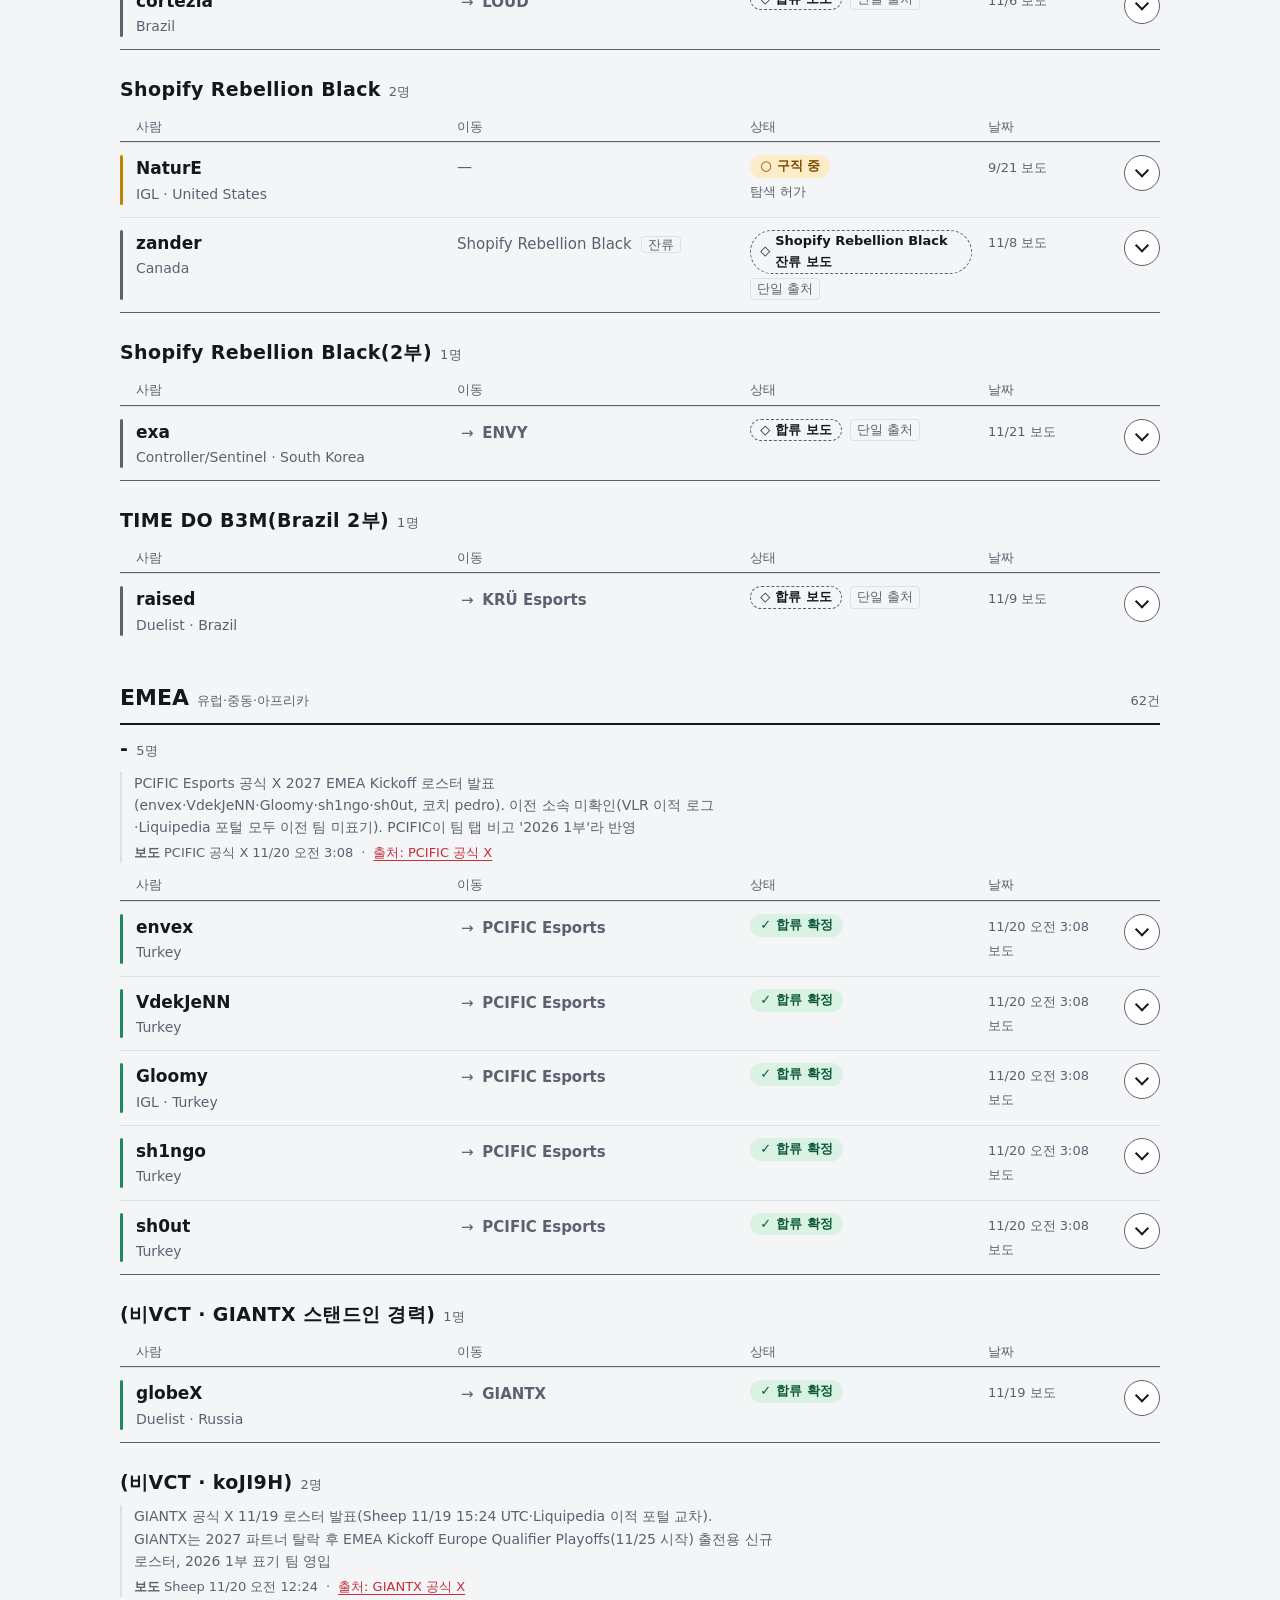
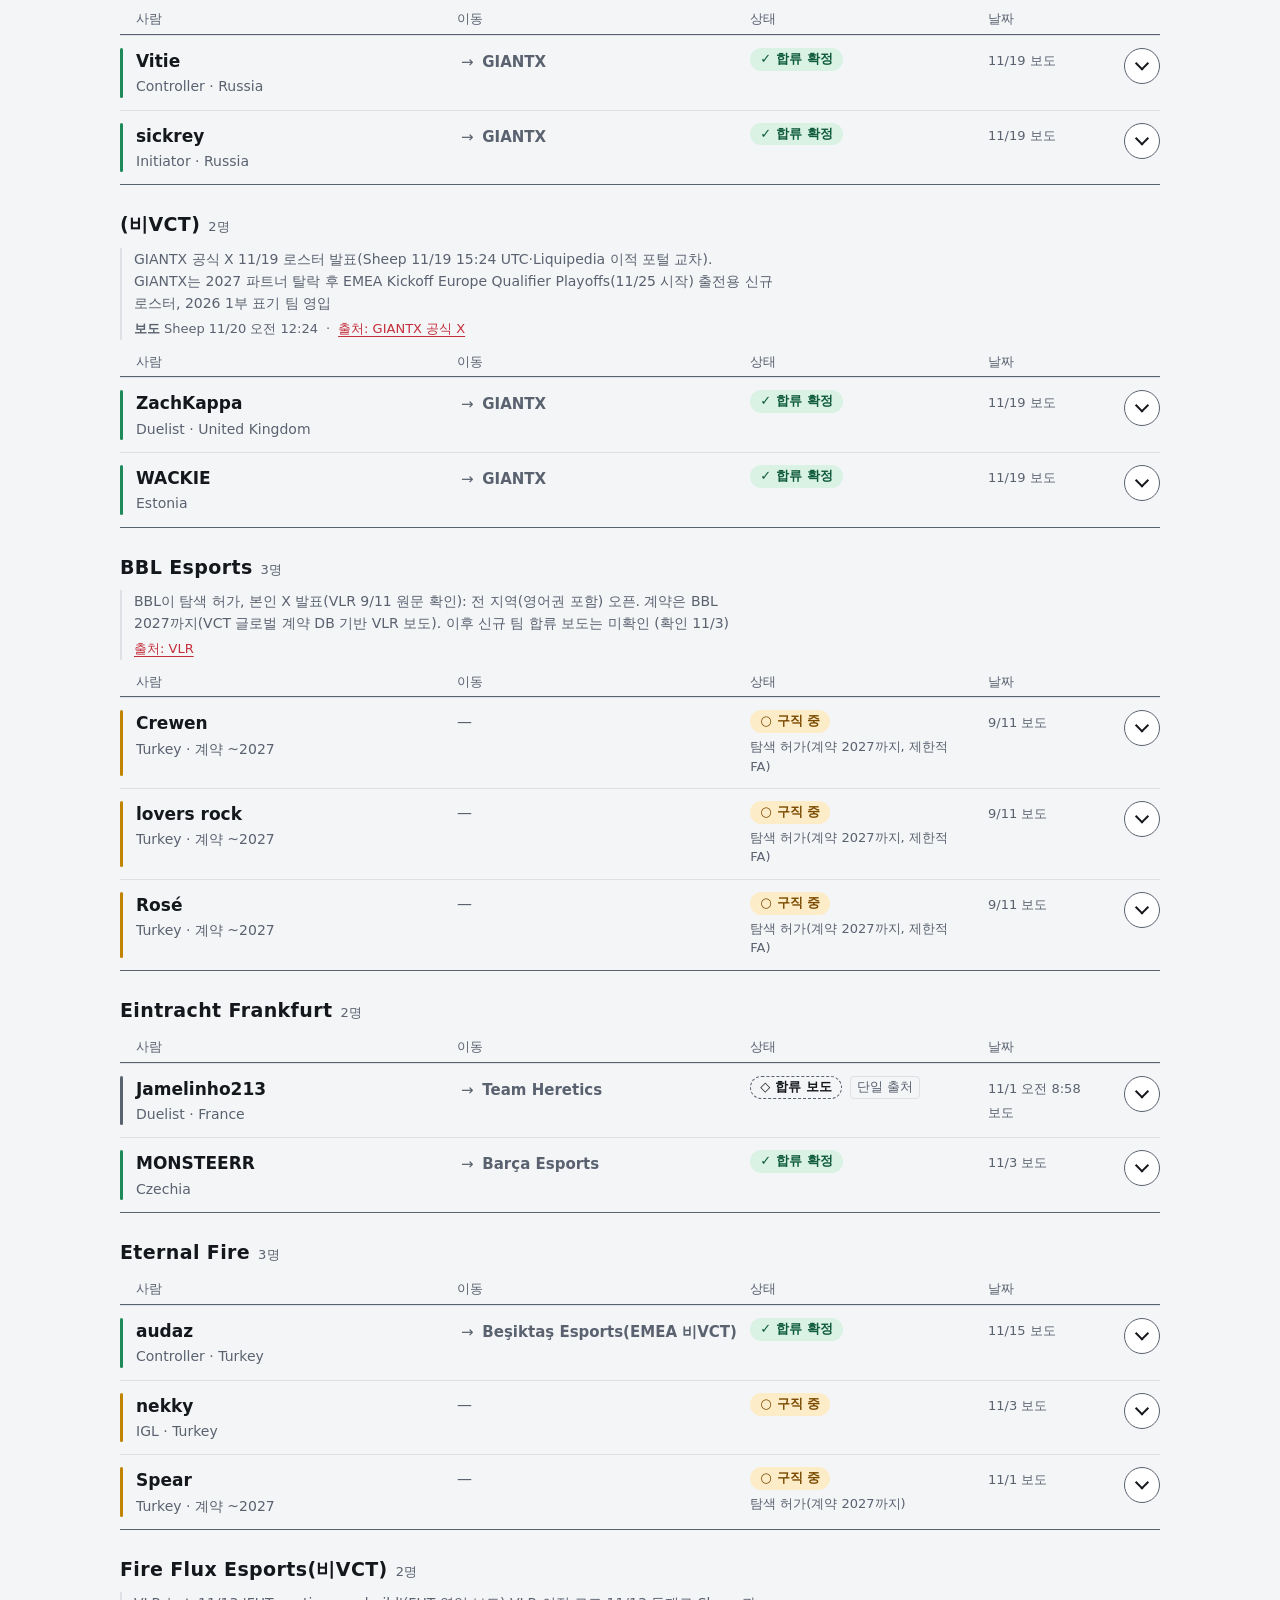
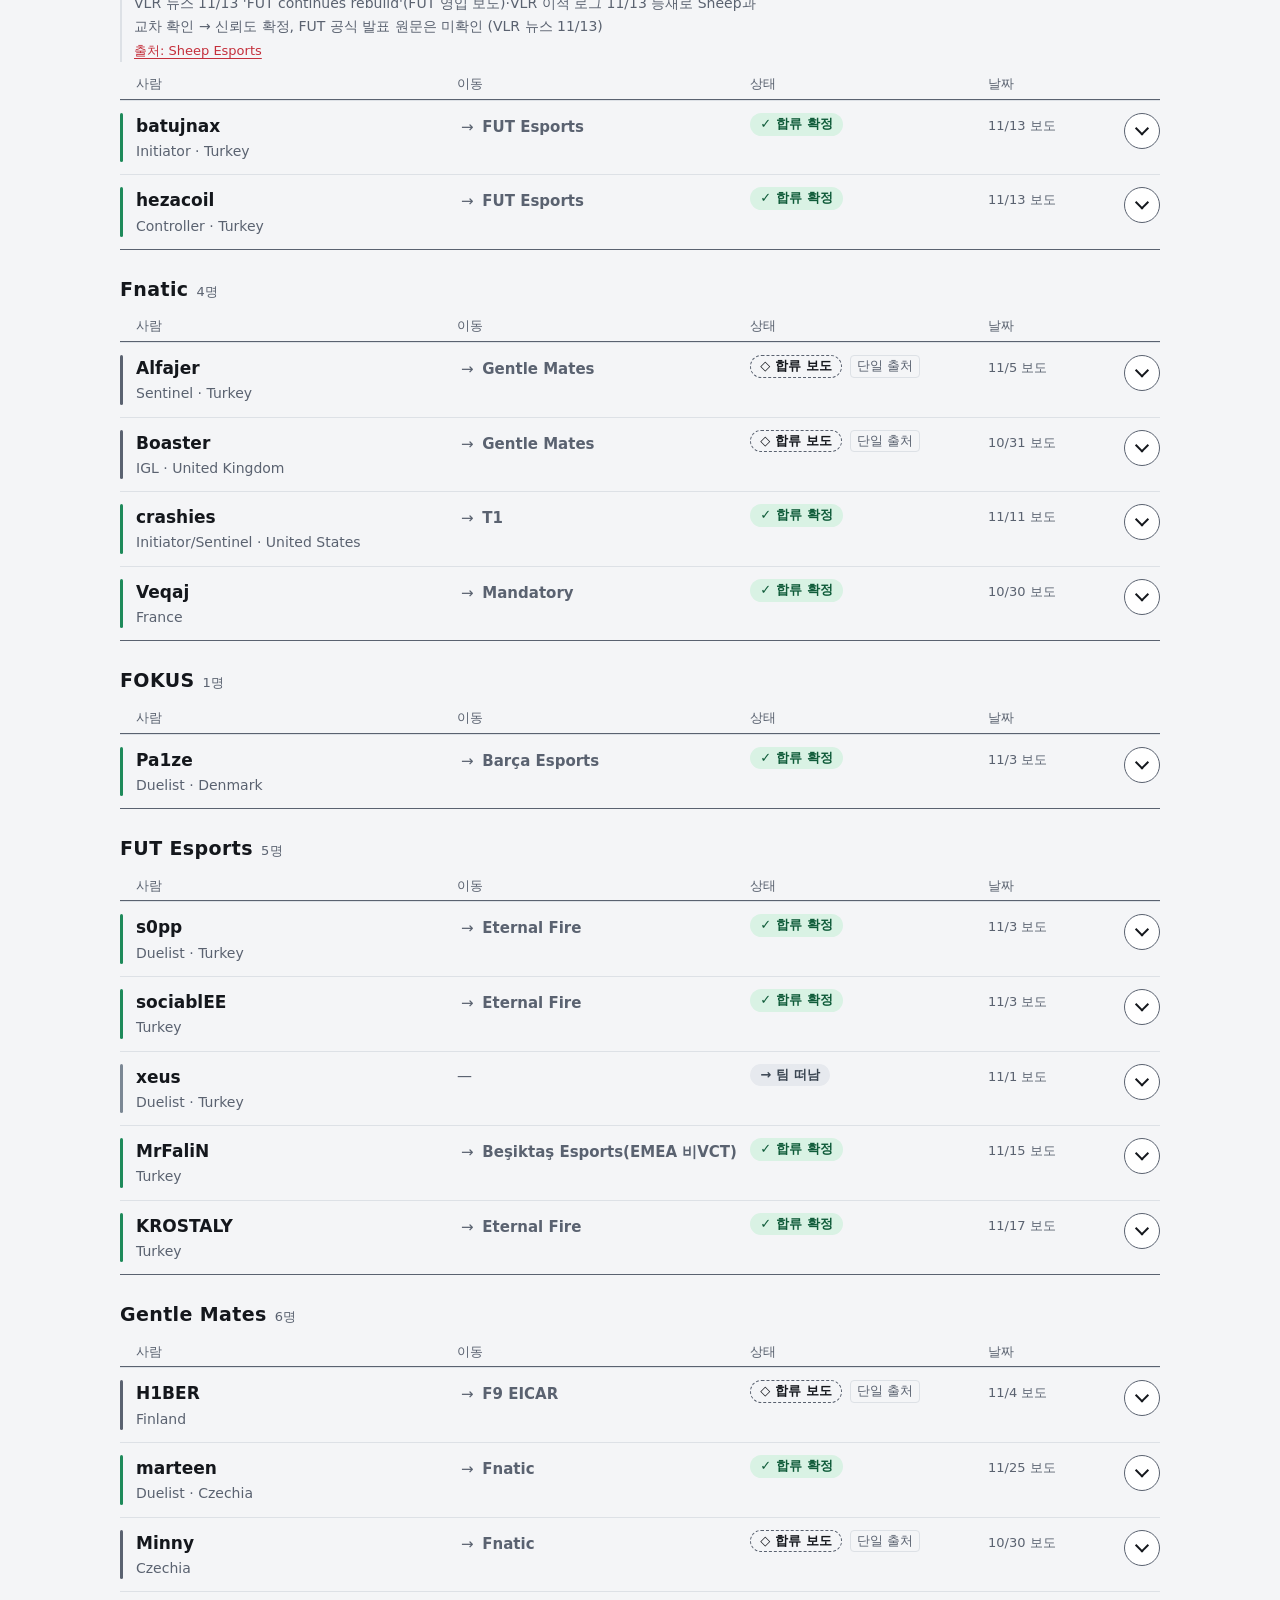
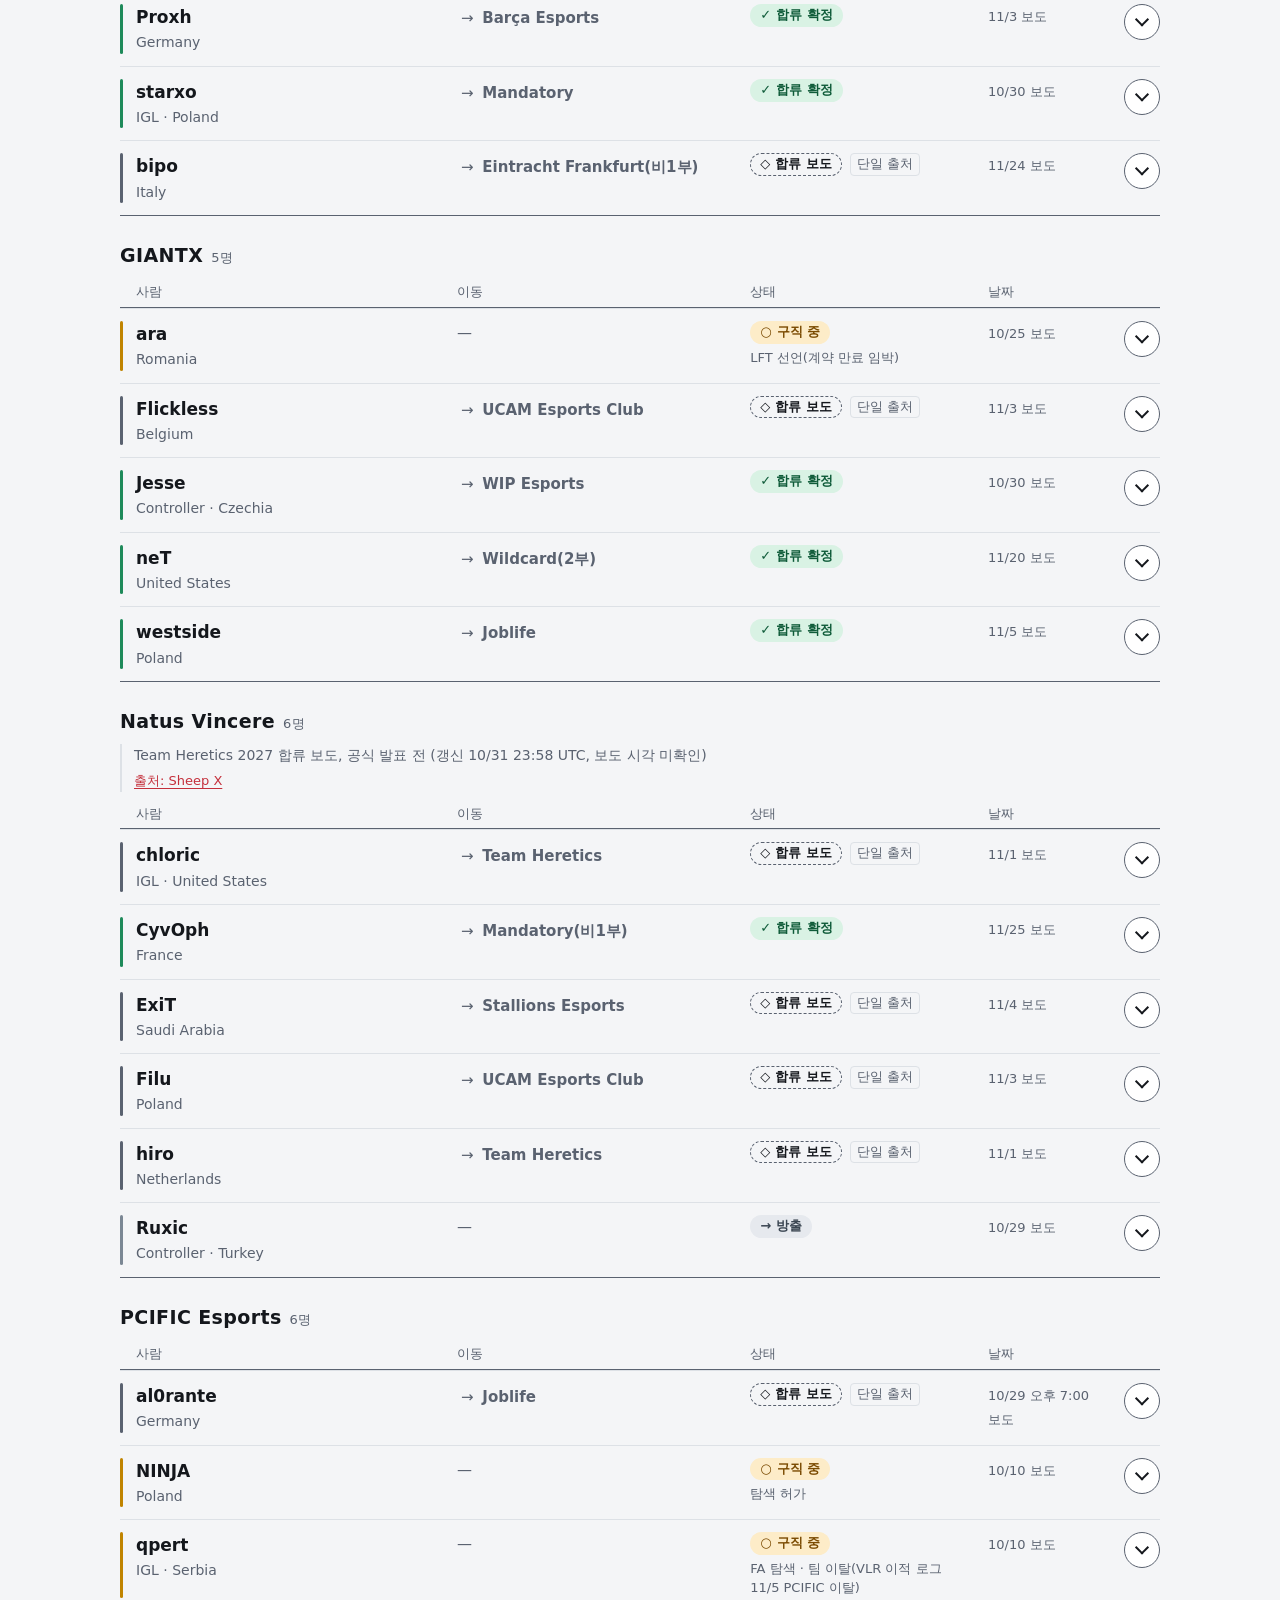
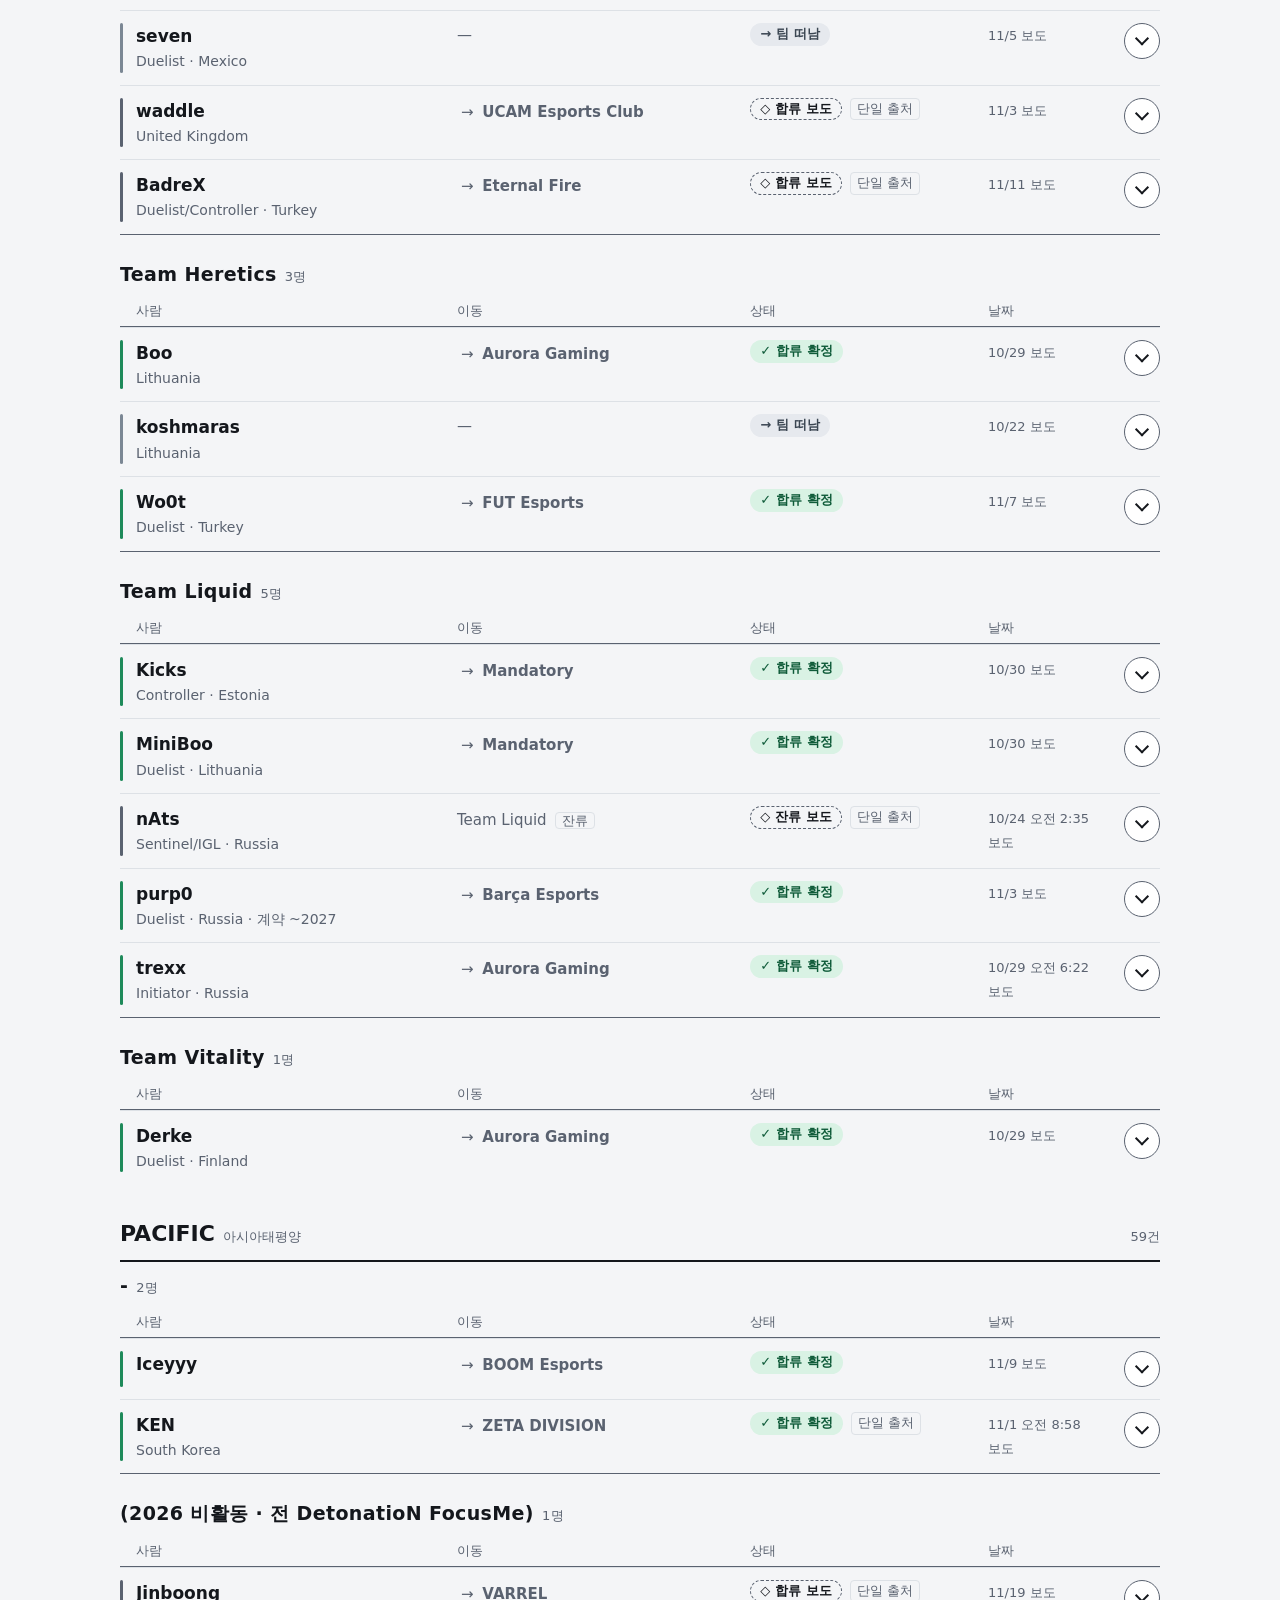
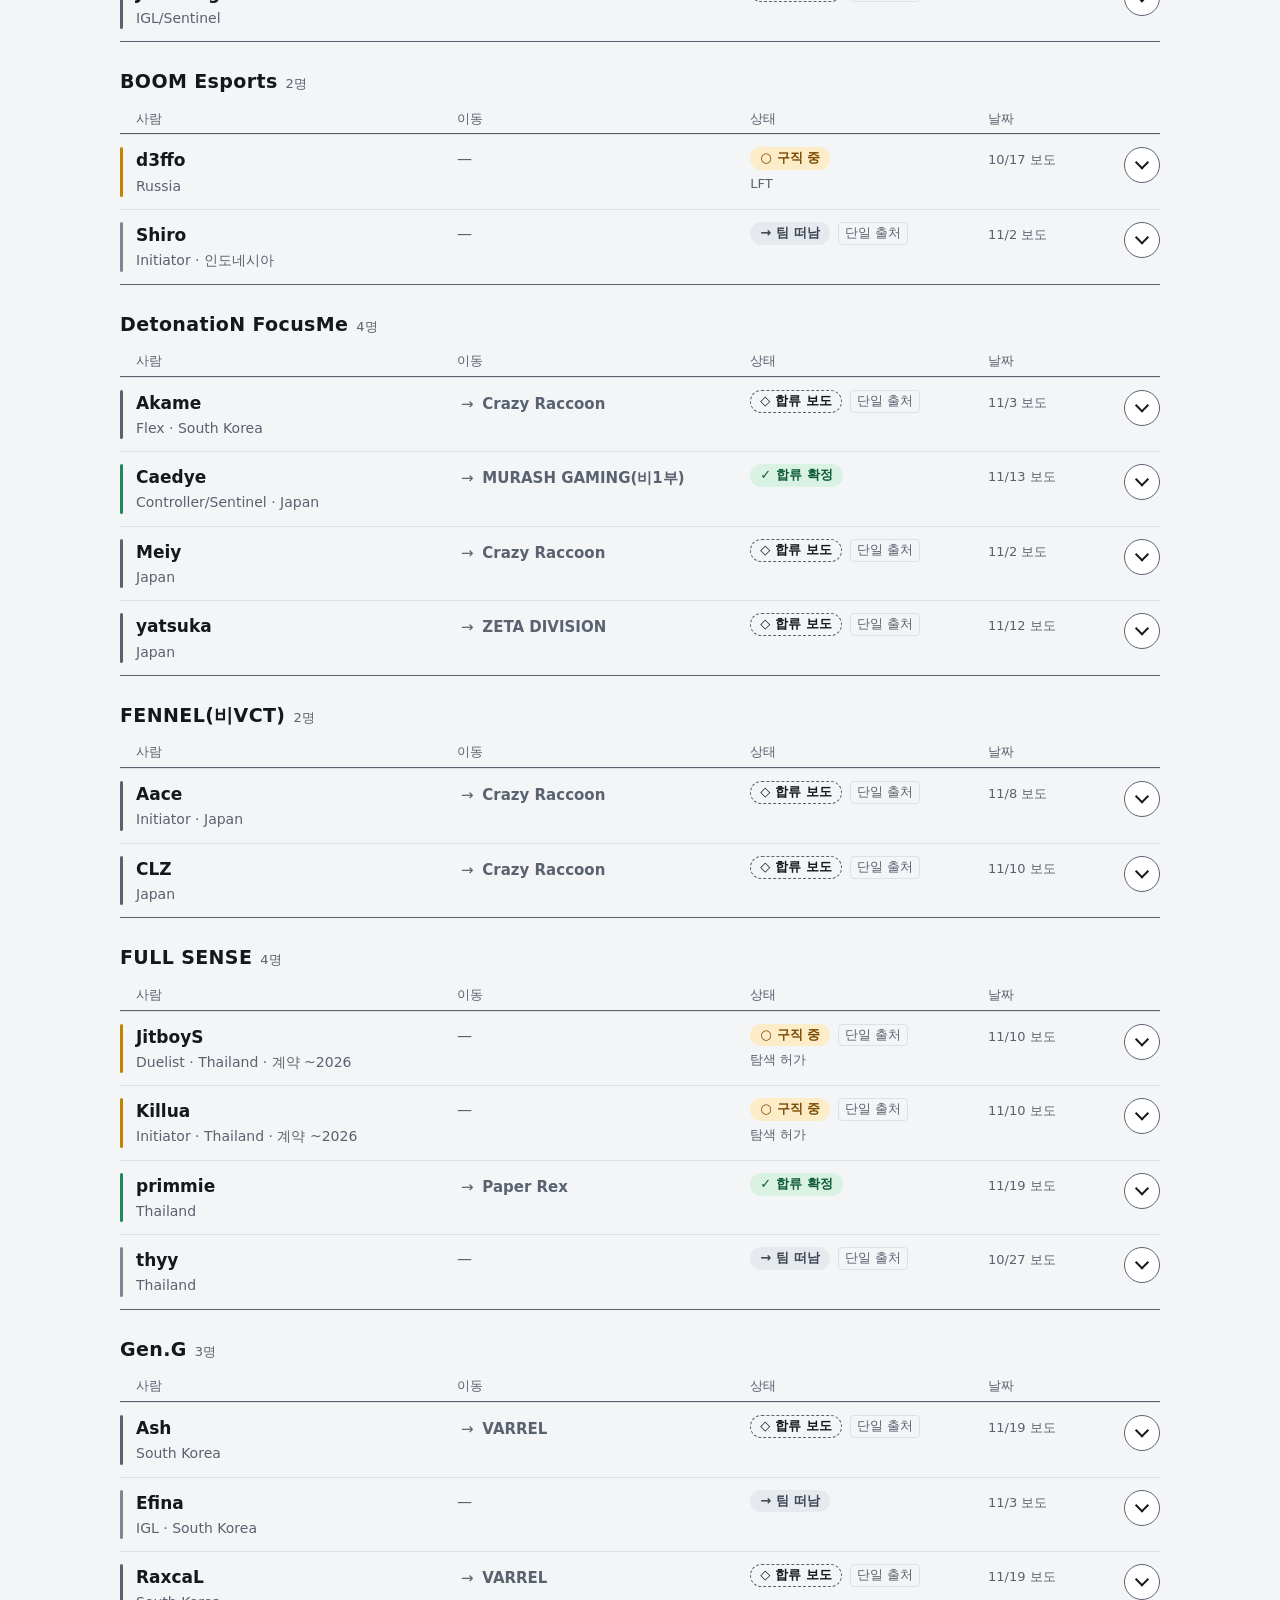
==== commit 01db0bdf: "시트 반영 2026-11-26 09:35 (KST): LFT·이적·인물·팀·관망 데이터 갱신 (시트 기준) — index.html" ====
--- a/index.html
+++ b/index.html
@@ -20,7 +20,7 @@
   <header class="top">
     <div class="top-text">
       <h1 class="site" id="site" data-i18n="site.heading">발로란트 VCT 선수 이적 현황</h1>
-      <p class="lede"><span class="intro">2026 시즌이 끝나면서 팀을 떠나거나 새 팀을 찾는 선수와 코치를 정리했습니다.</span> <span class="more">LFT와 FA는 둘 다 새 팀을 찾는 중이라는 뜻입니다.</span> 2026-11-25 09:40 기준입니다.</p>
+      <p class="lede"><span class="intro">2026 시즌이 끝나면서 팀을 떠나거나 새 팀을 찾는 선수와 코치를 정리했습니다.</span> <span class="more">LFT와 FA는 둘 다 새 팀을 찾는 중이라는 뜻입니다.</span> 2026-11-26 09:35 기준입니다.</p>
     </div>
     <div class="top-side">
     <div class="top-prefs">
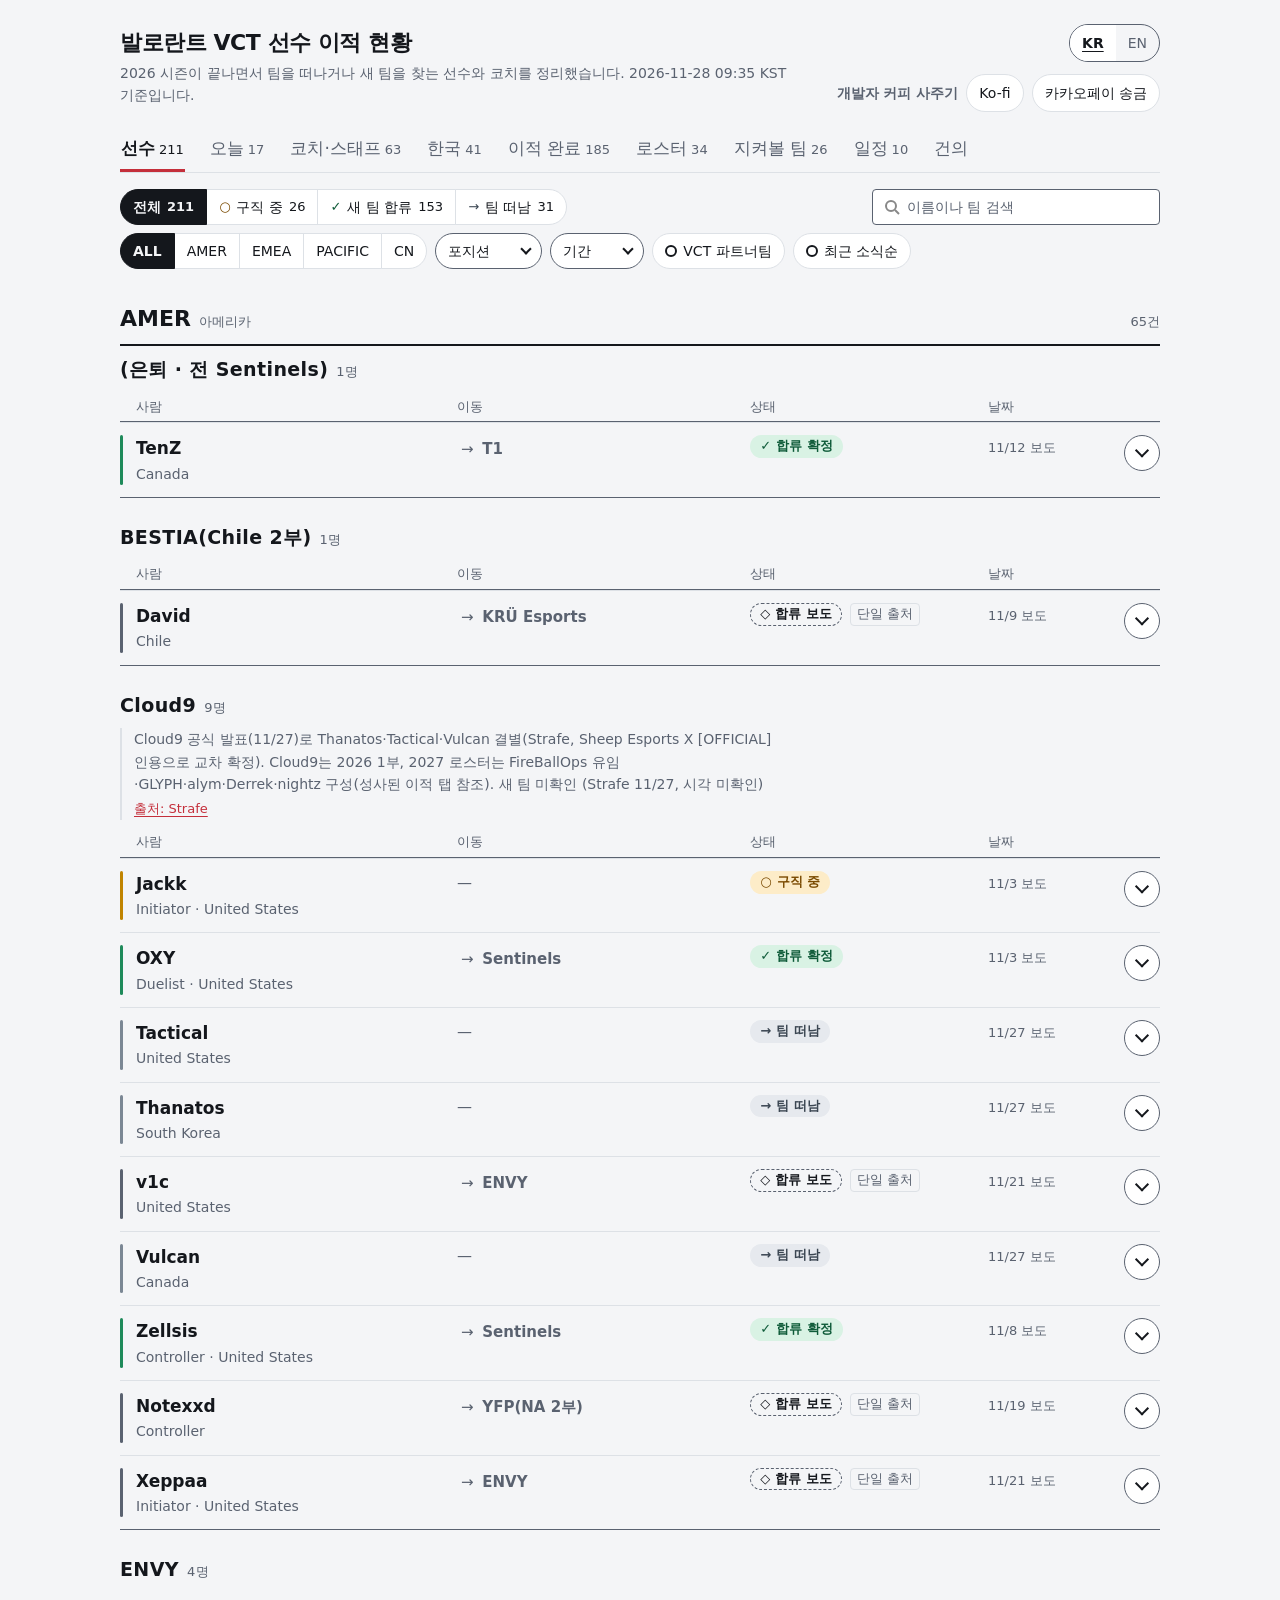
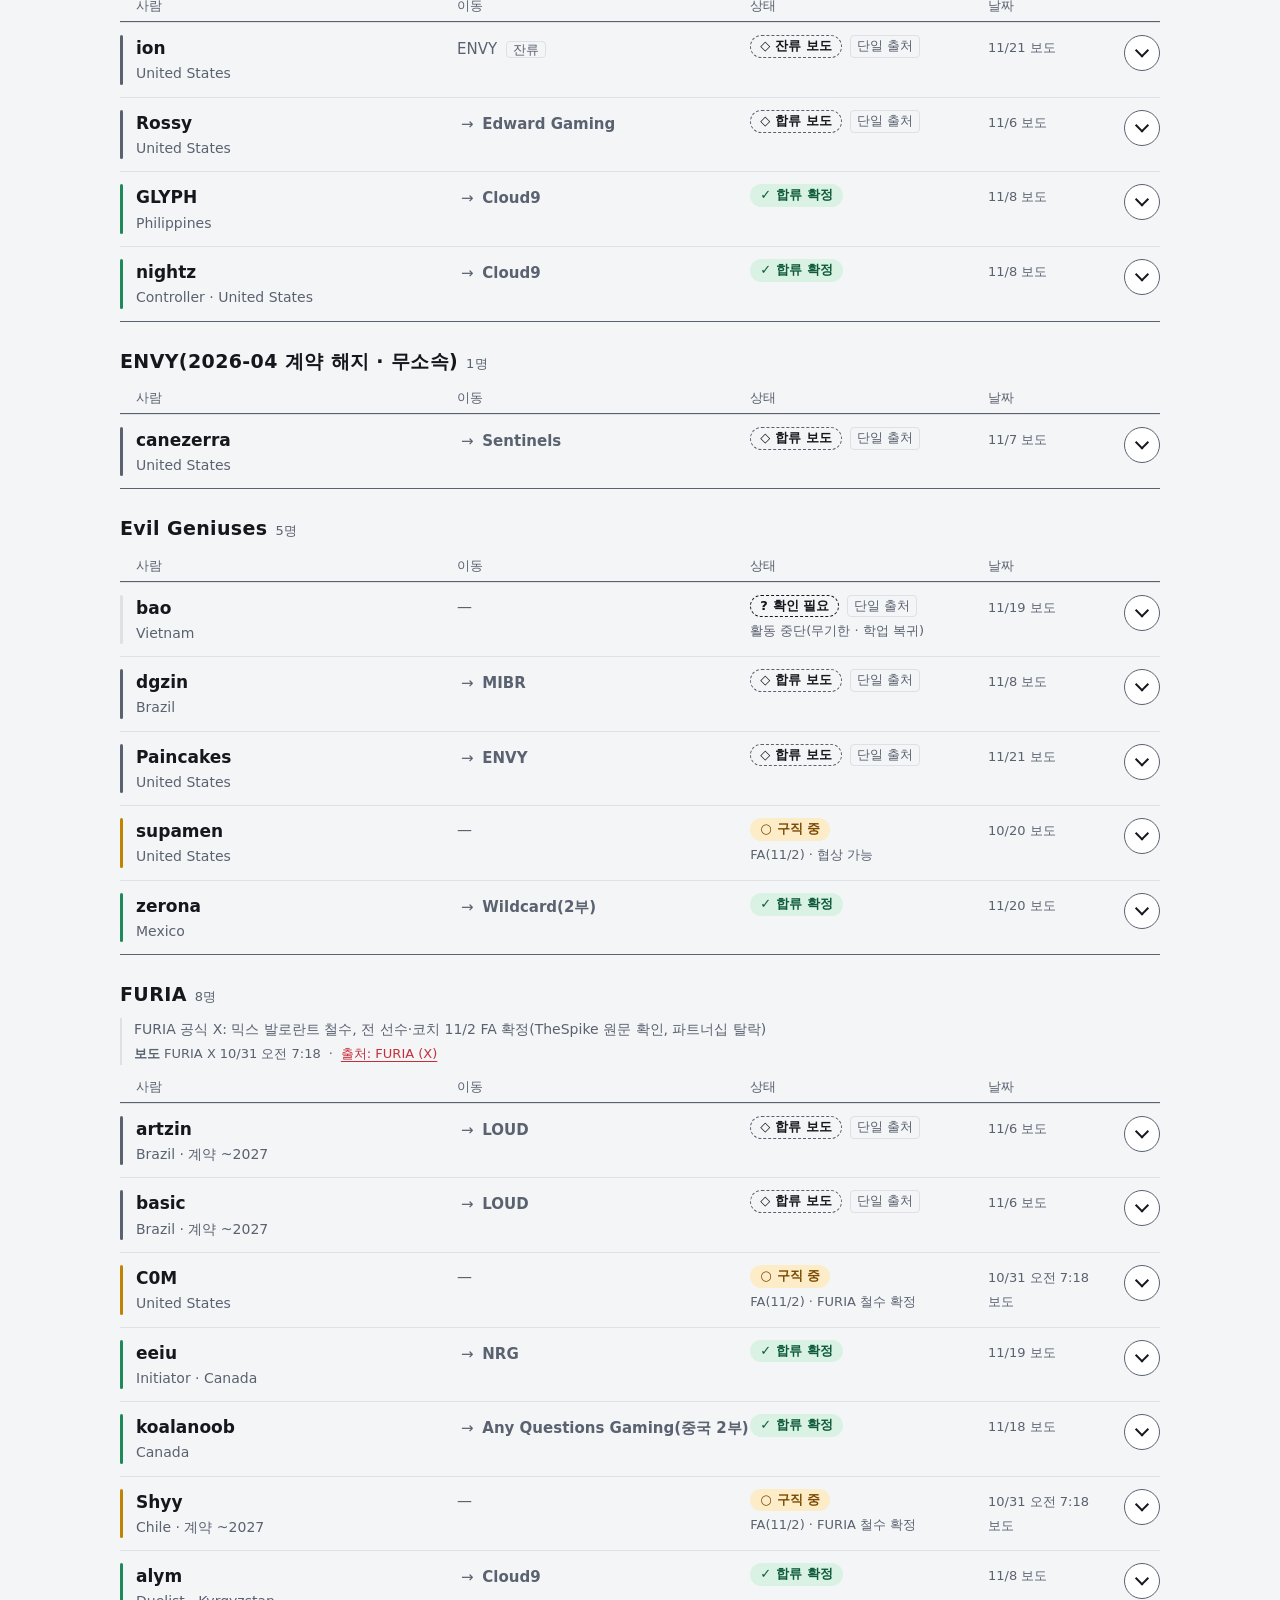
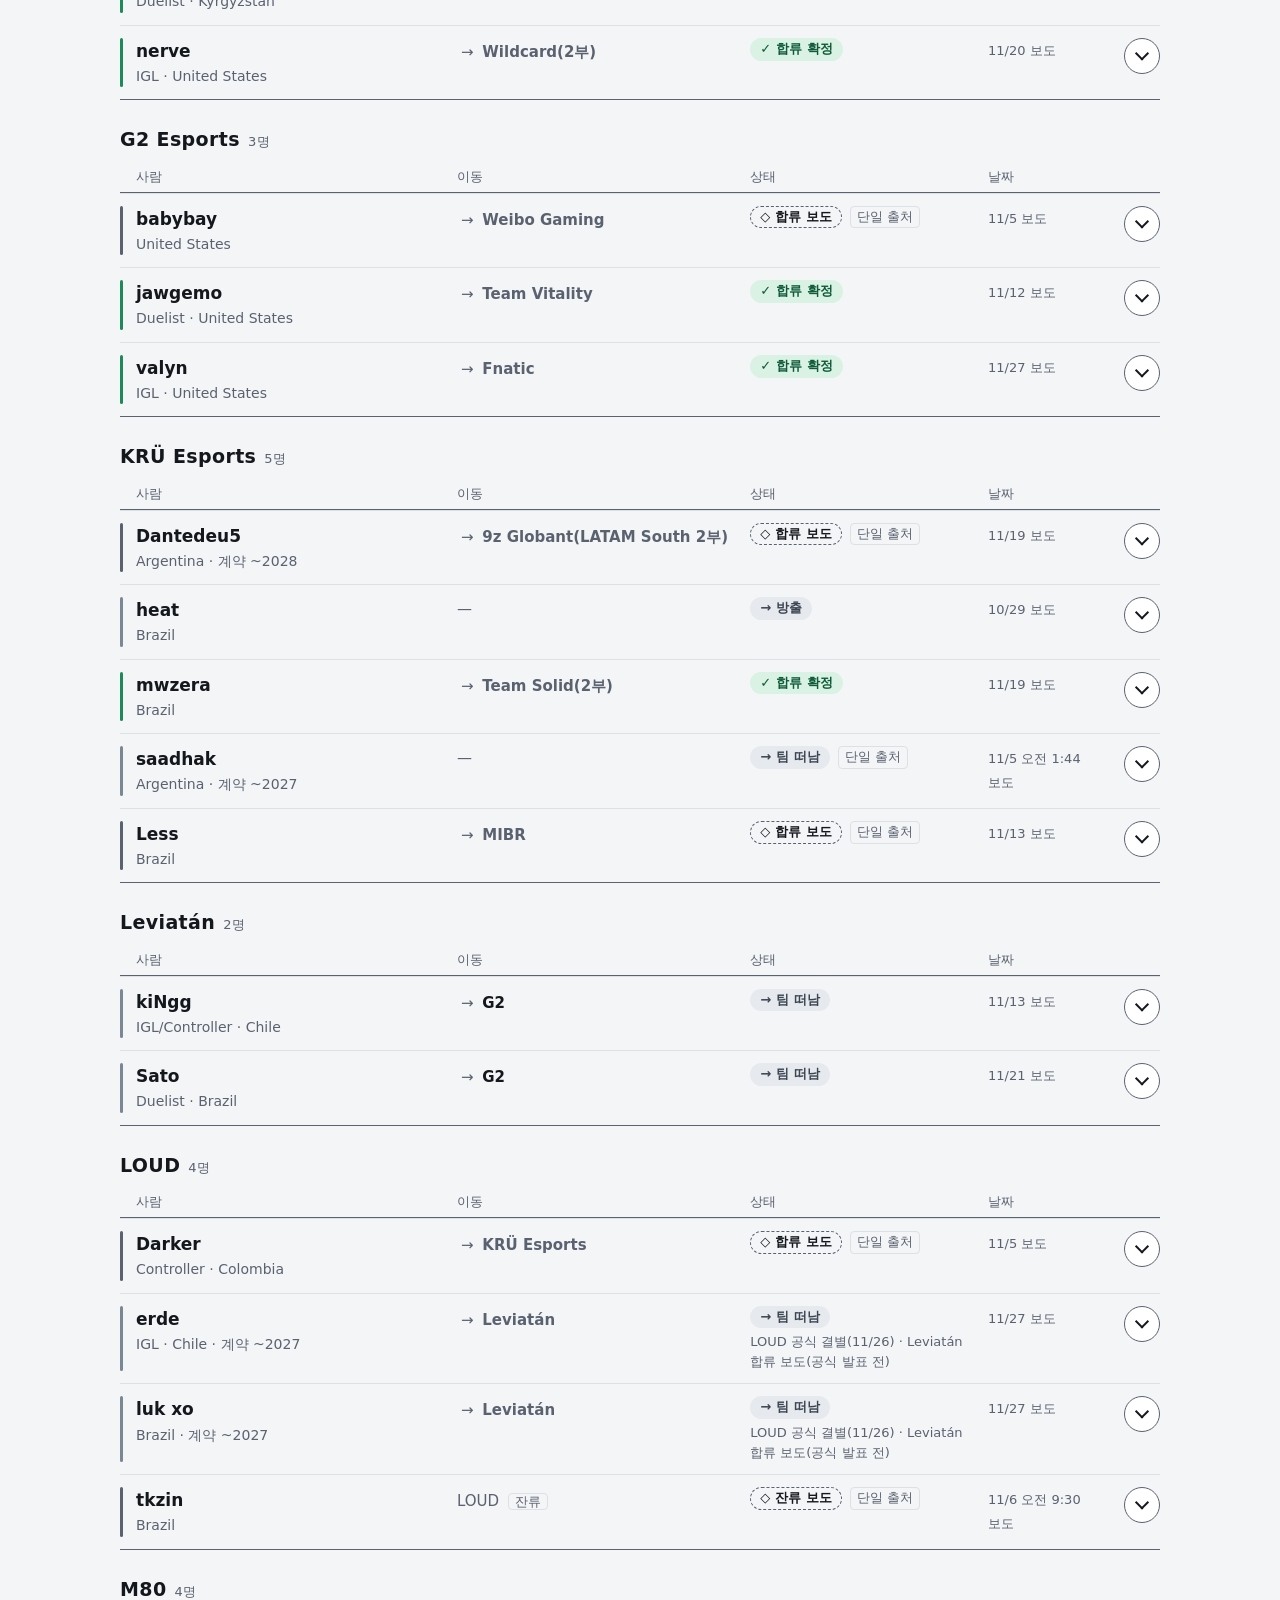
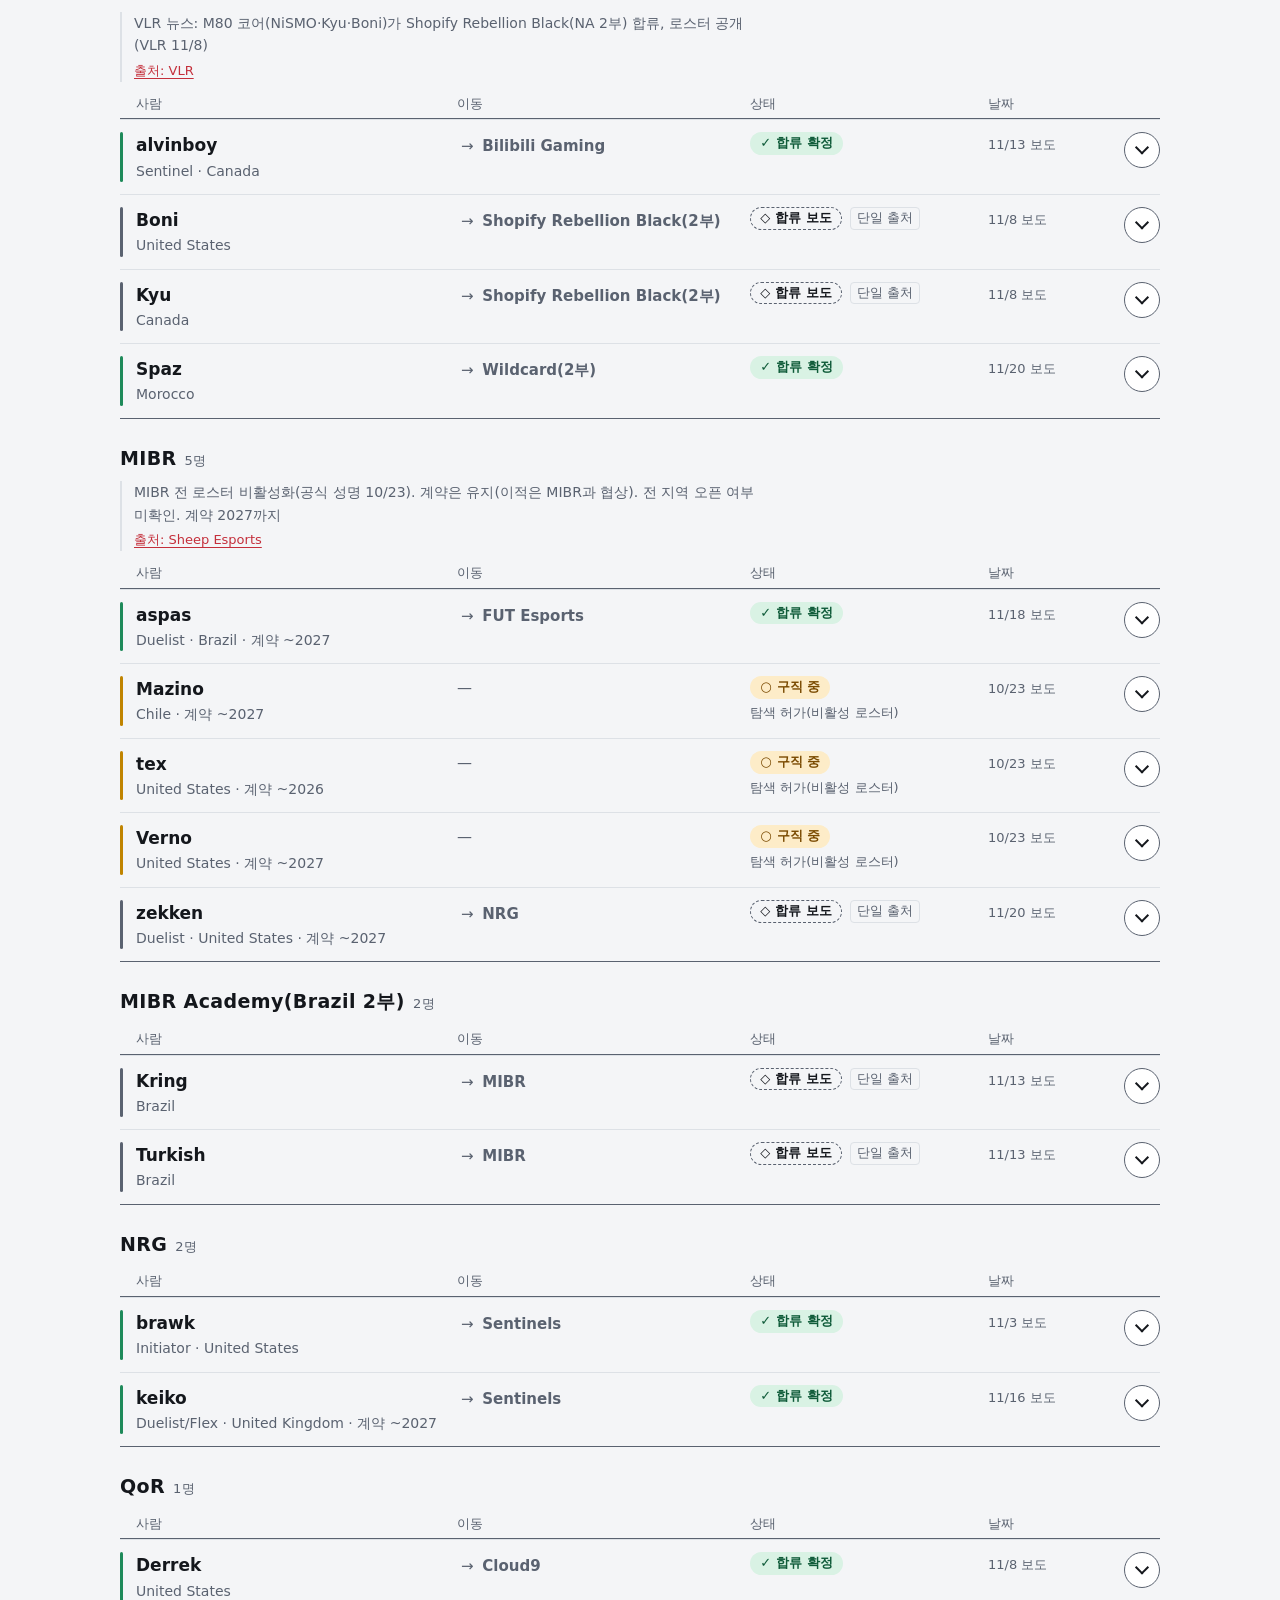
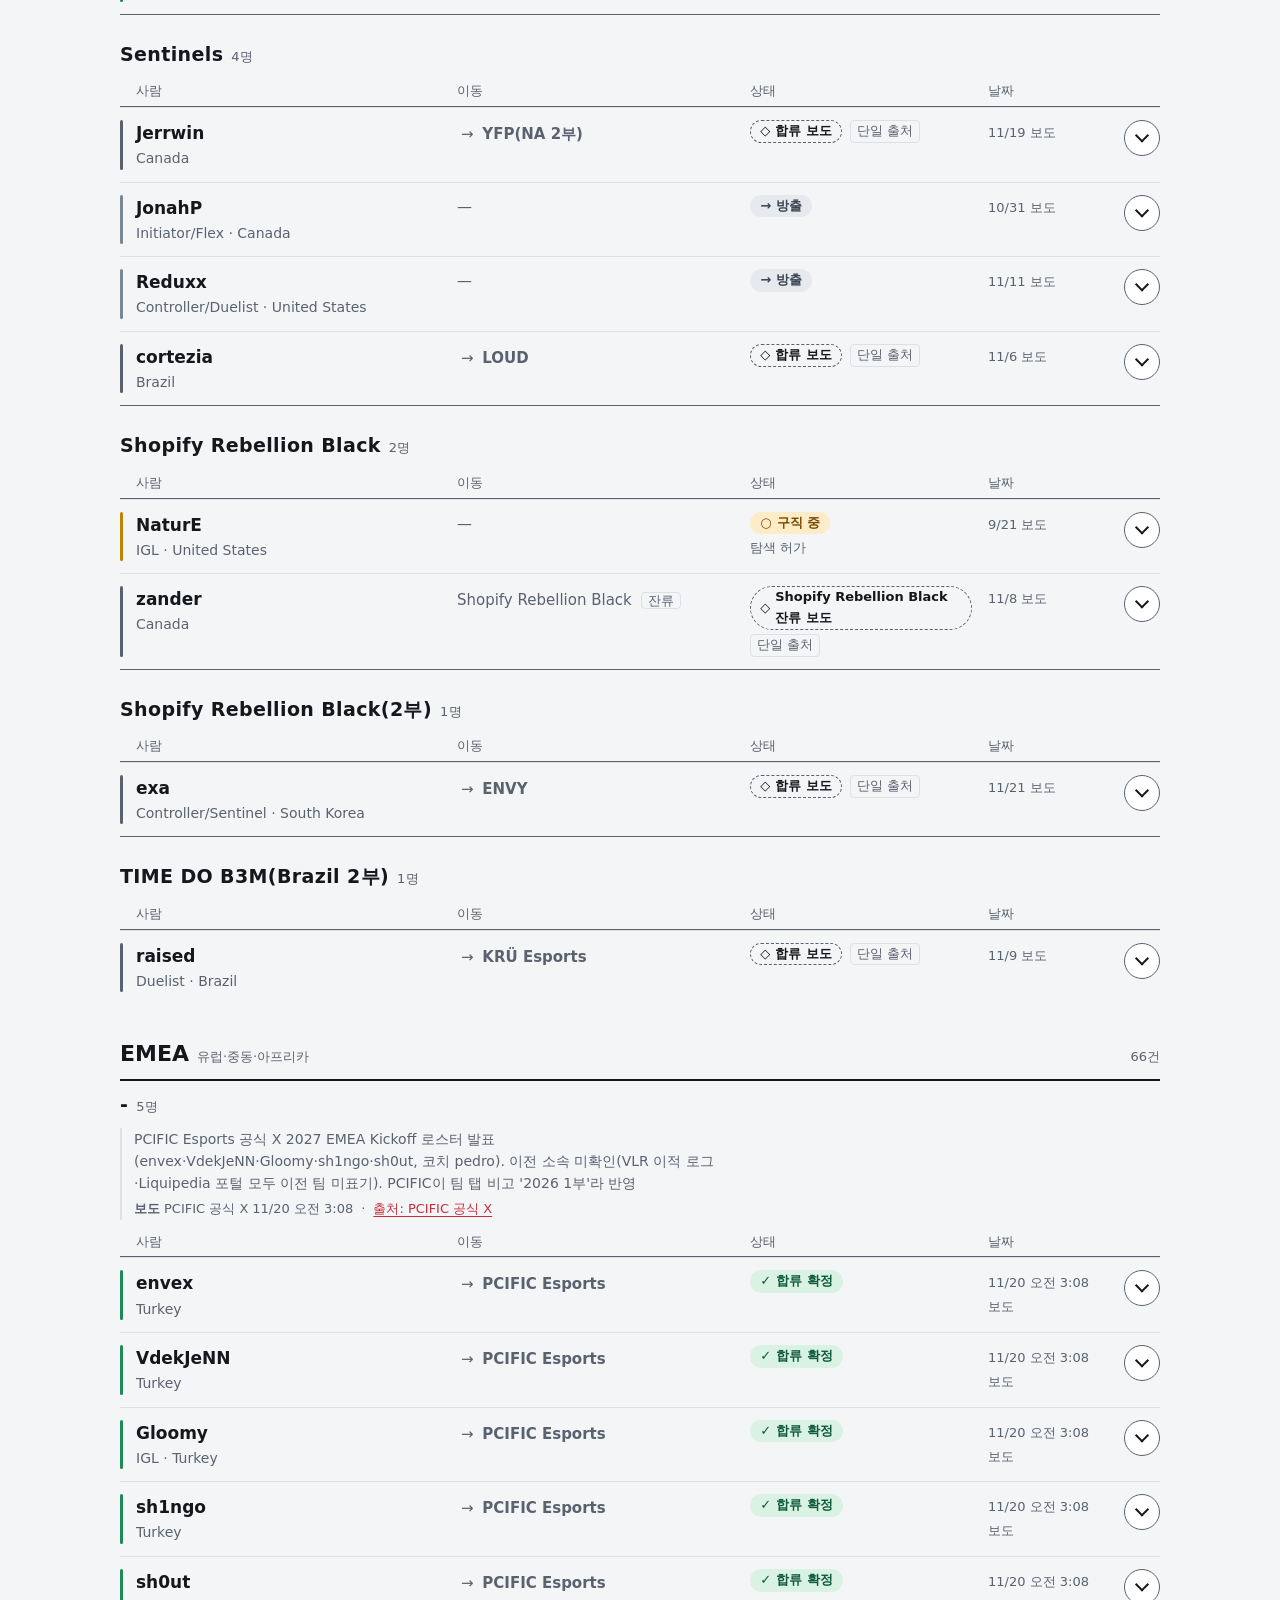
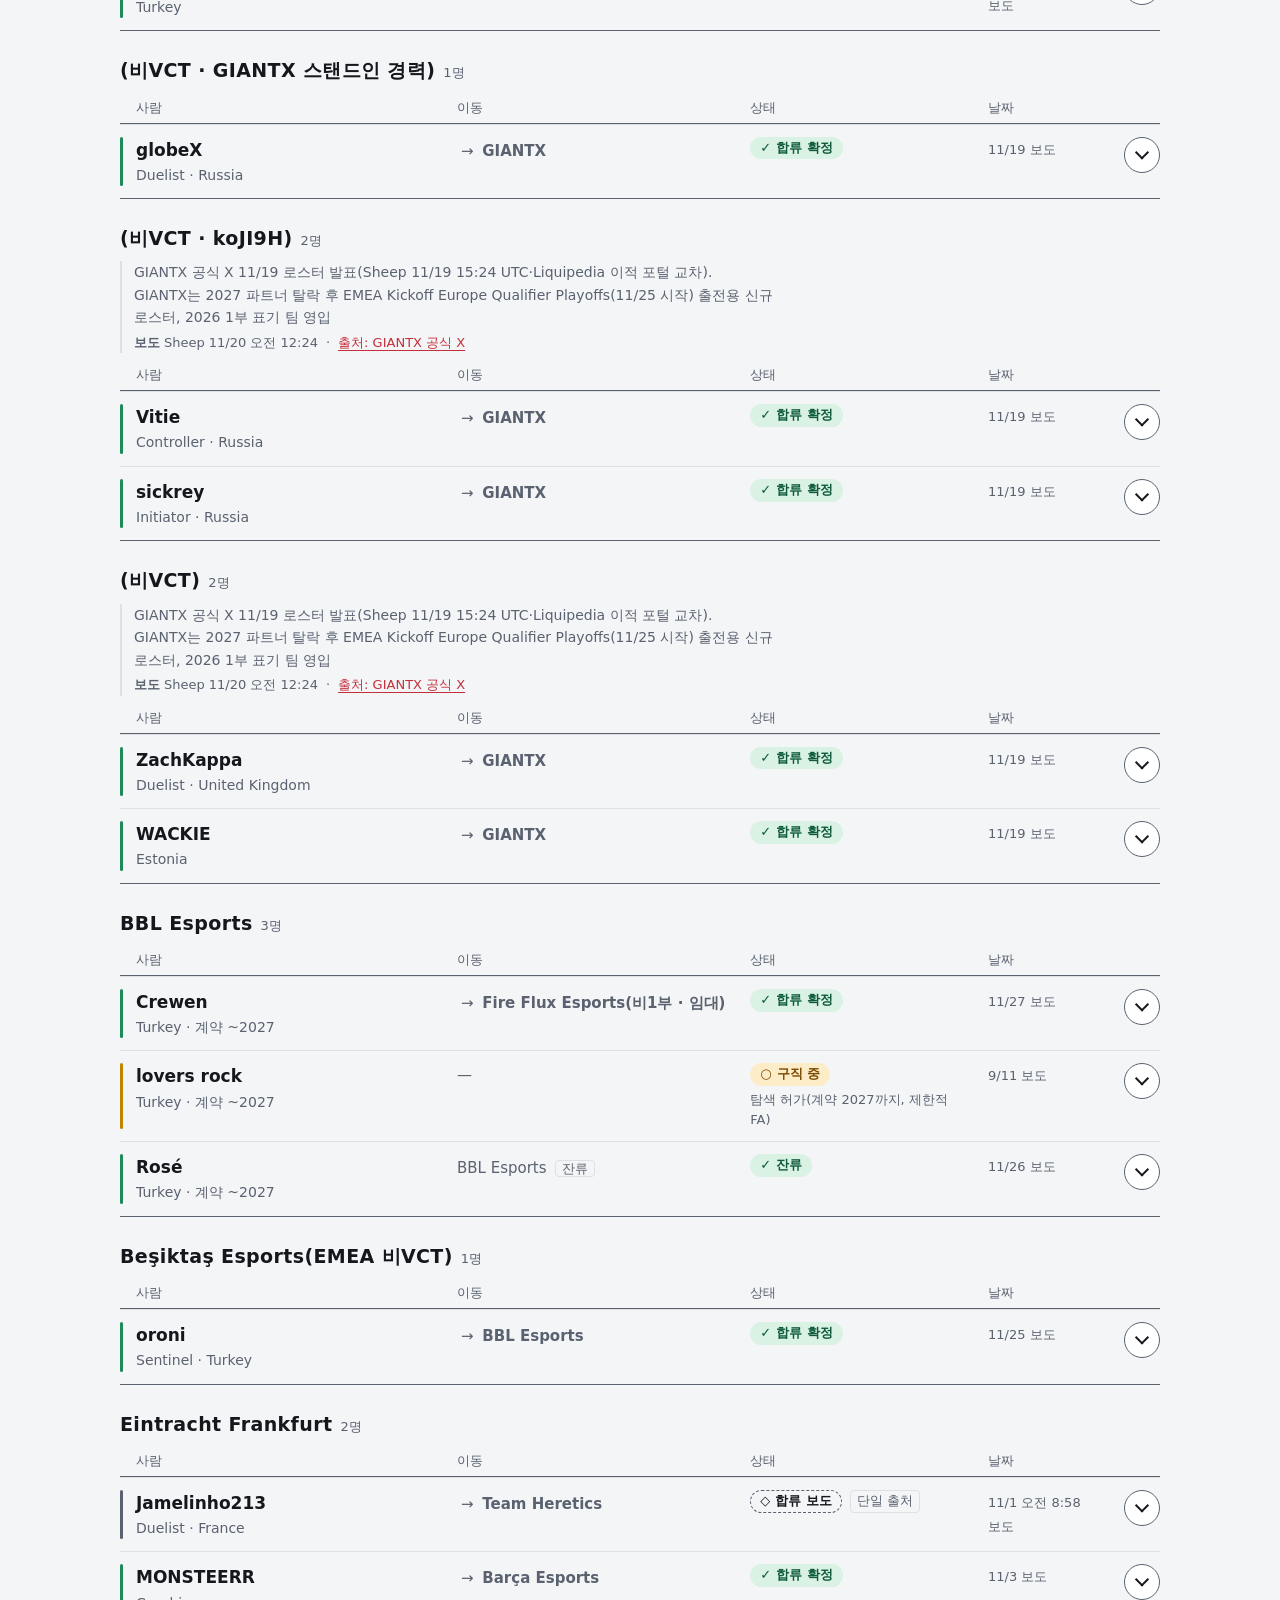
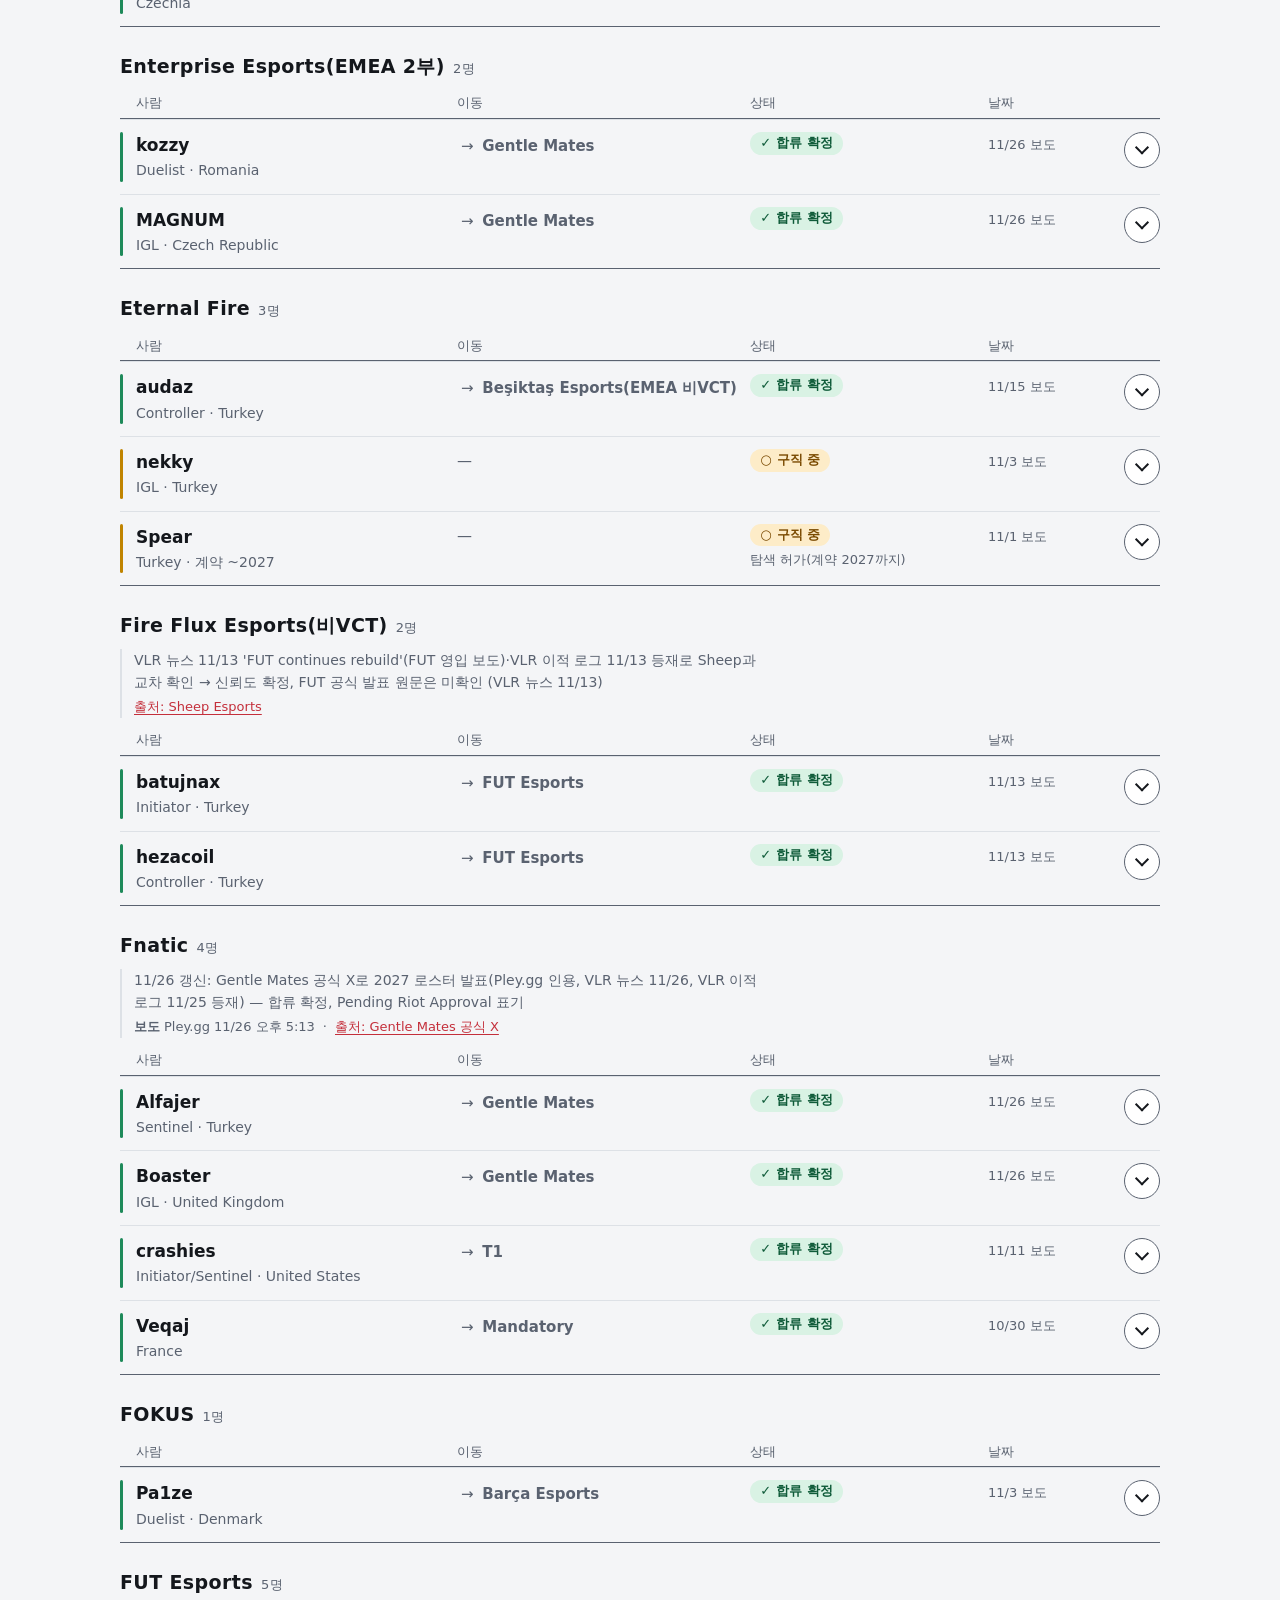
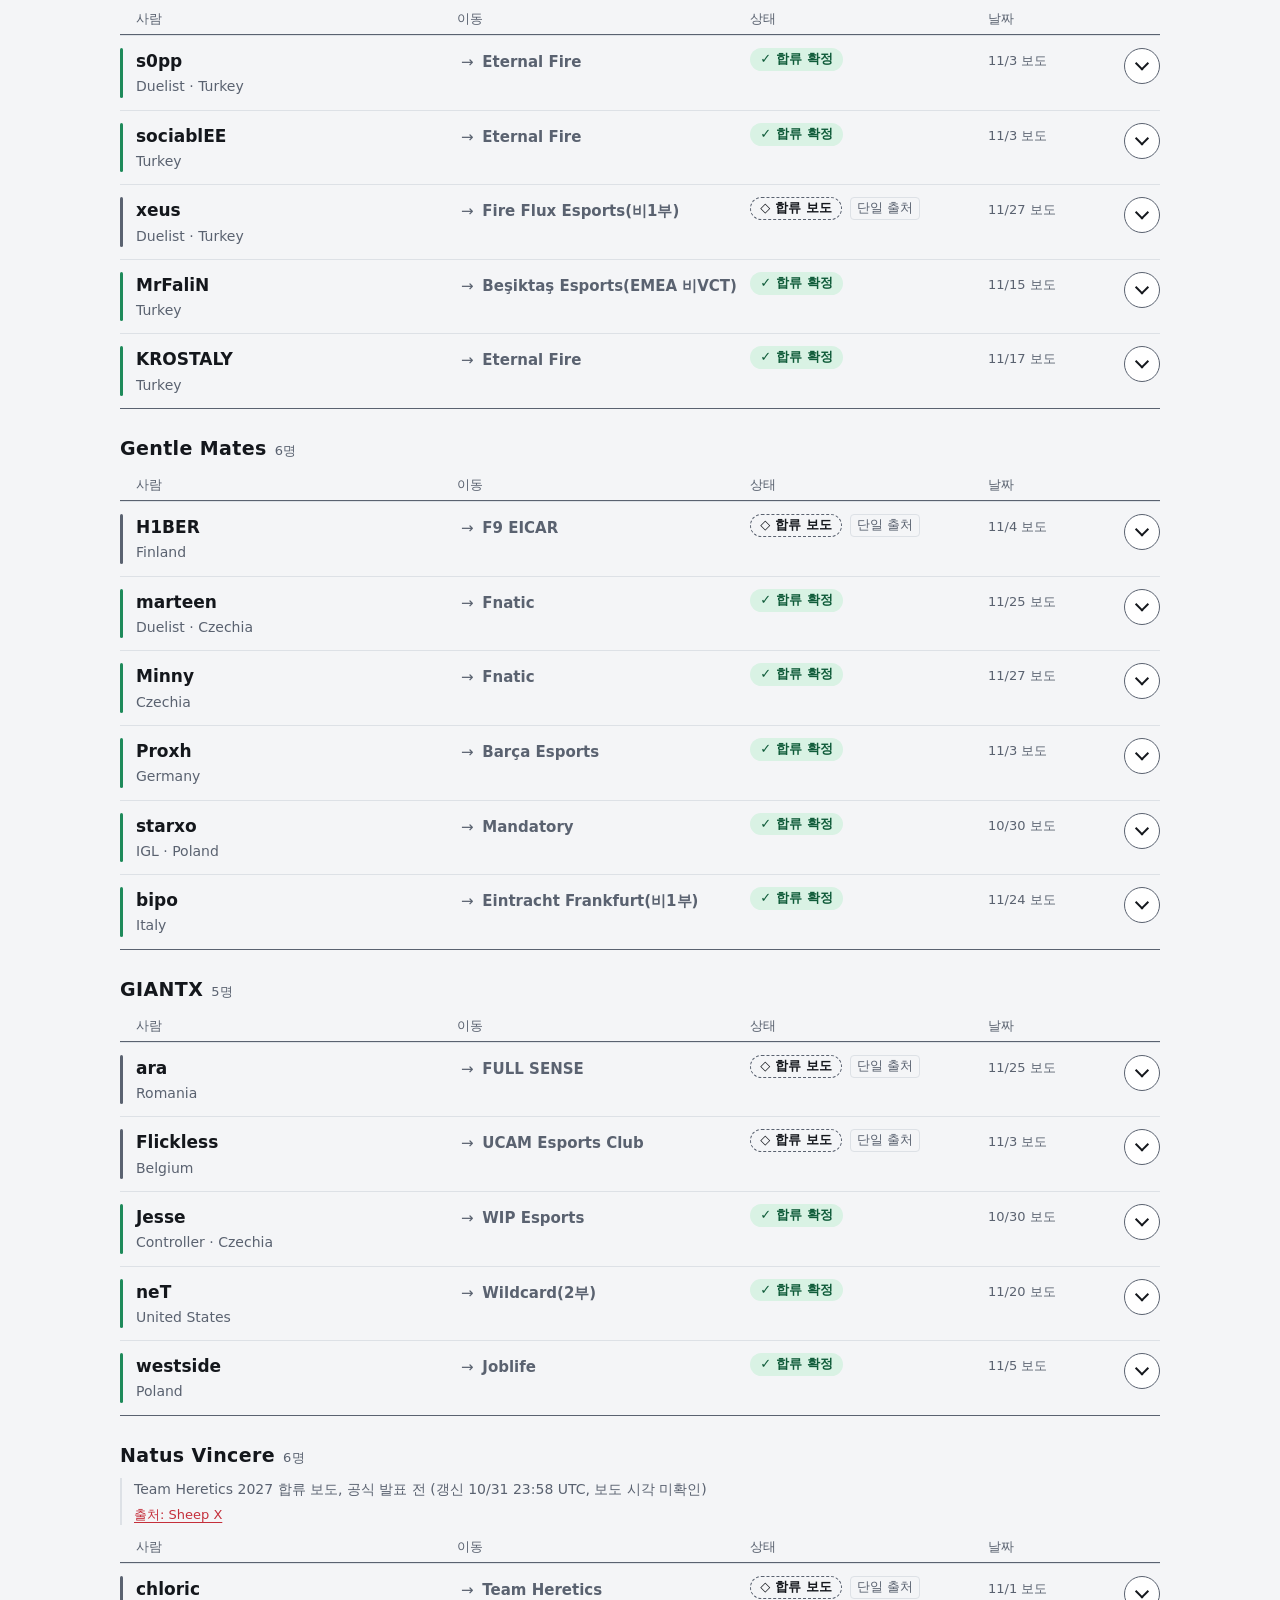
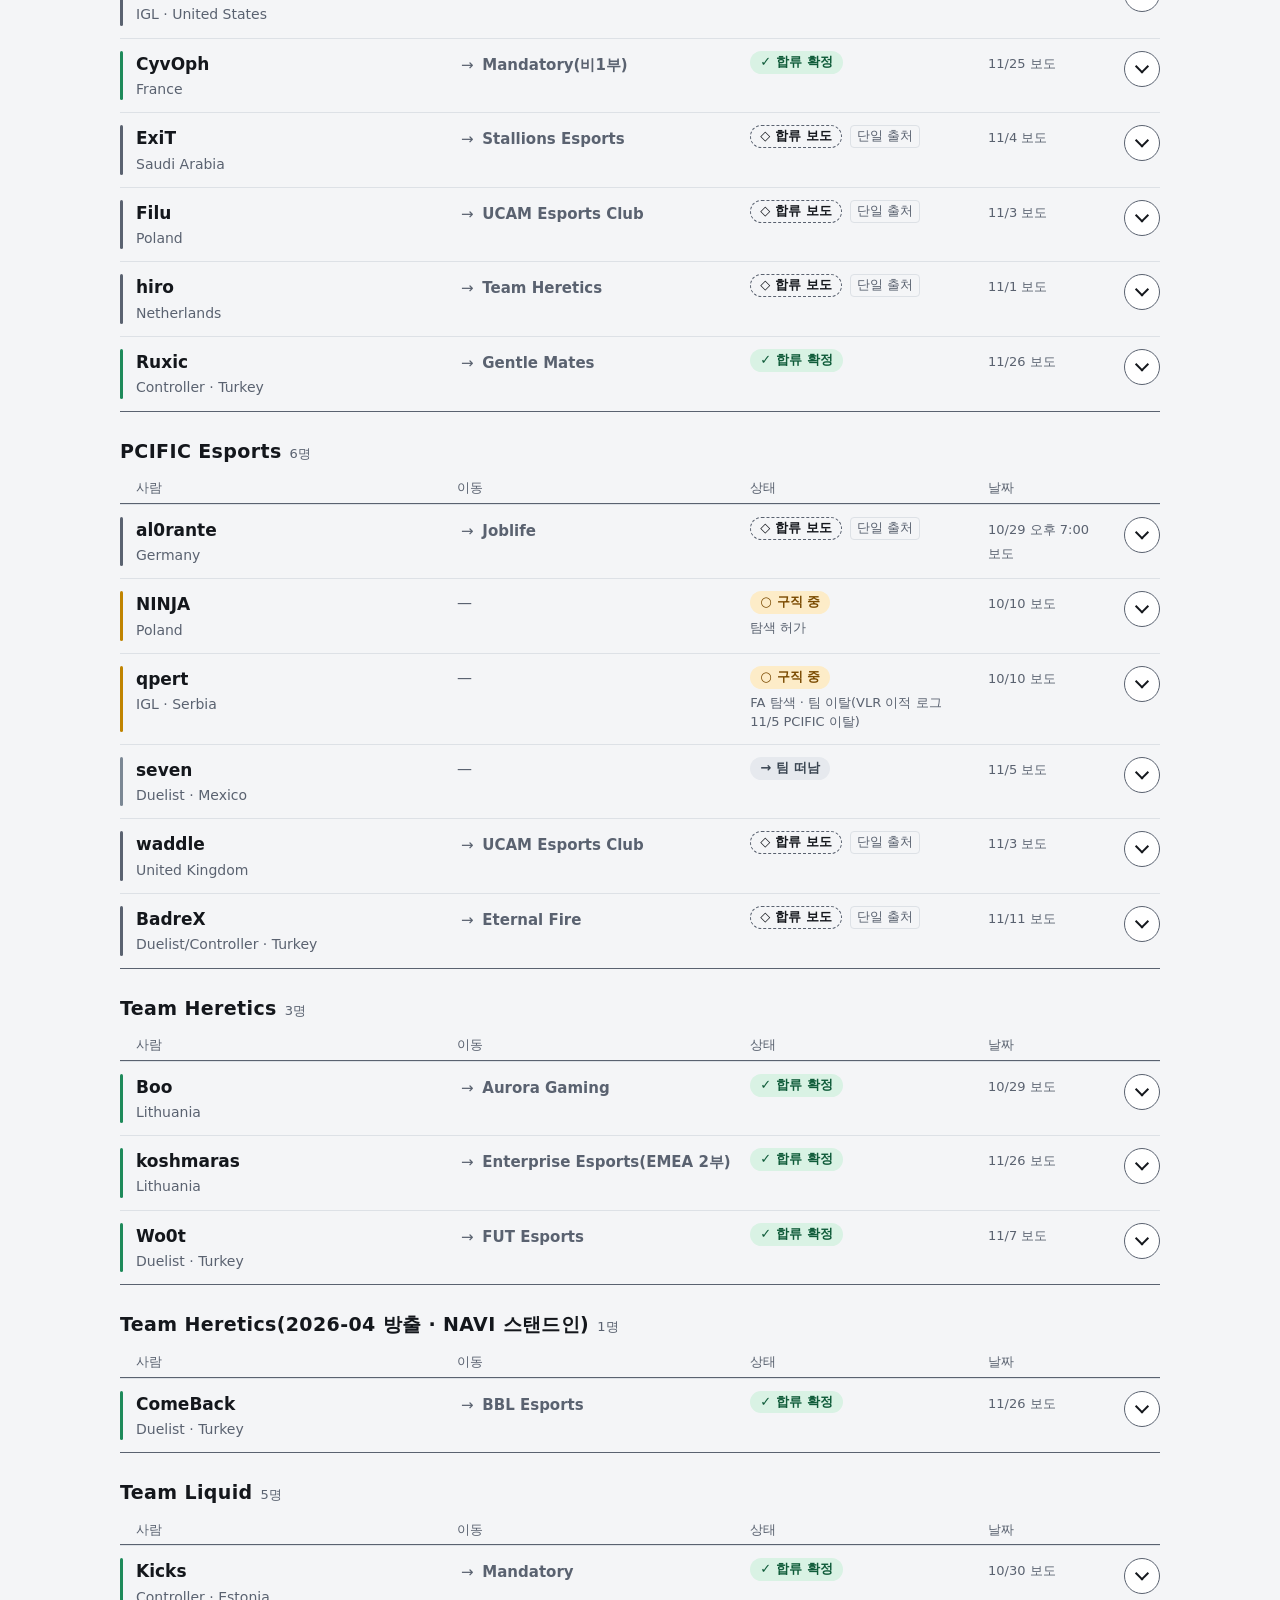
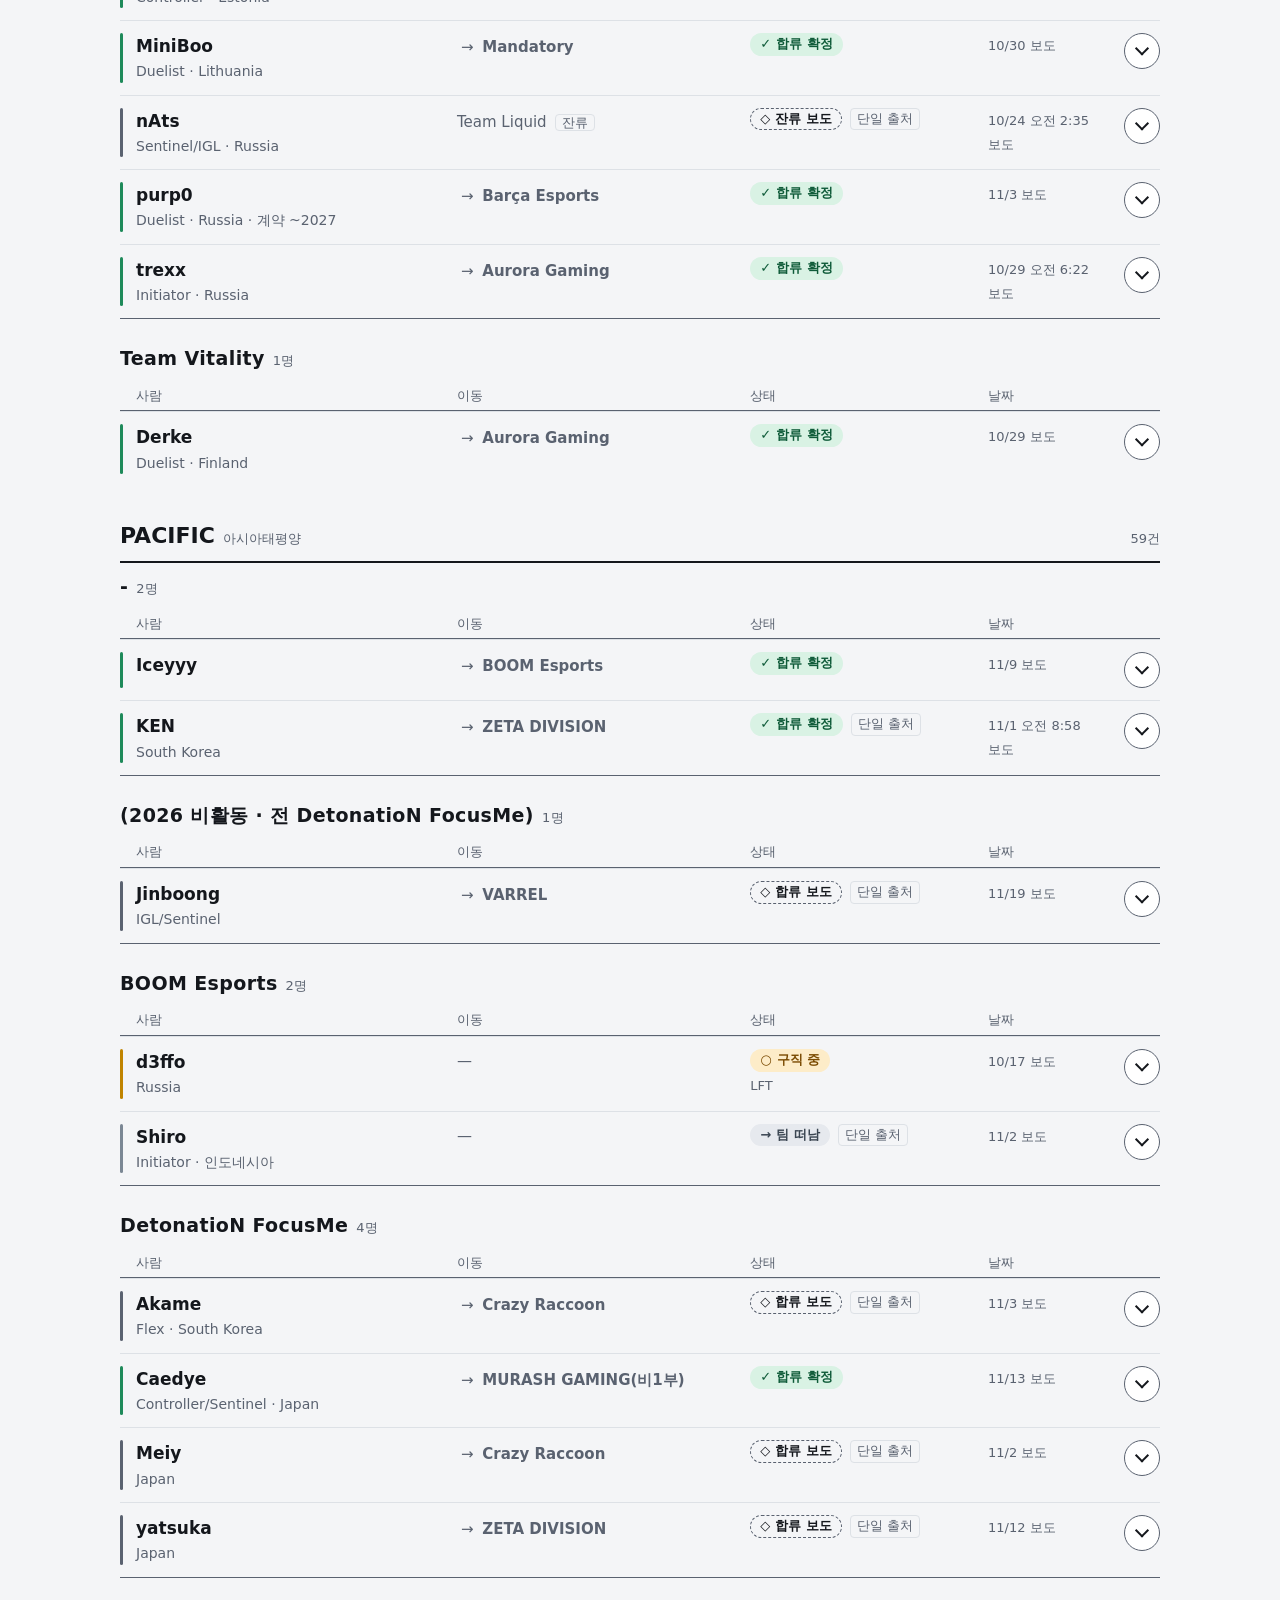
==== commit 01d42ffc: "시트 반영 2026-11-28 09:35 (KST) 변경 파일: data/coaches.json, data/i18n-en.json, data/people.json, data/pla" ====
--- a/index.html
+++ b/index.html
@@ -20,7 +20,7 @@
   <header class="top">
     <div class="top-text">
       <h1 class="site" id="site" data-i18n="site.heading">발로란트 VCT 선수 이적 현황</h1>
-      <p class="lede"><span class="intro">2026 시즌이 끝나면서 팀을 떠나거나 새 팀을 찾는 선수와 코치를 정리했습니다.</span> <span class="more">LFT와 FA는 둘 다 새 팀을 찾는 중이라는 뜻입니다.</span> 2026-11-26 09:35 기준입니다.</p>
+      <p class="lede"><span class="intro">2026 시즌이 끝나면서 팀을 떠나거나 새 팀을 찾는 선수와 코치를 정리했습니다.</span> <span class="more">LFT와 FA는 둘 다 새 팀을 찾는 중이라는 뜻입니다.</span> 2026-11-28 09:35 기준입니다.</p>
     </div>
     <div class="top-side">
     <div class="top-prefs">
